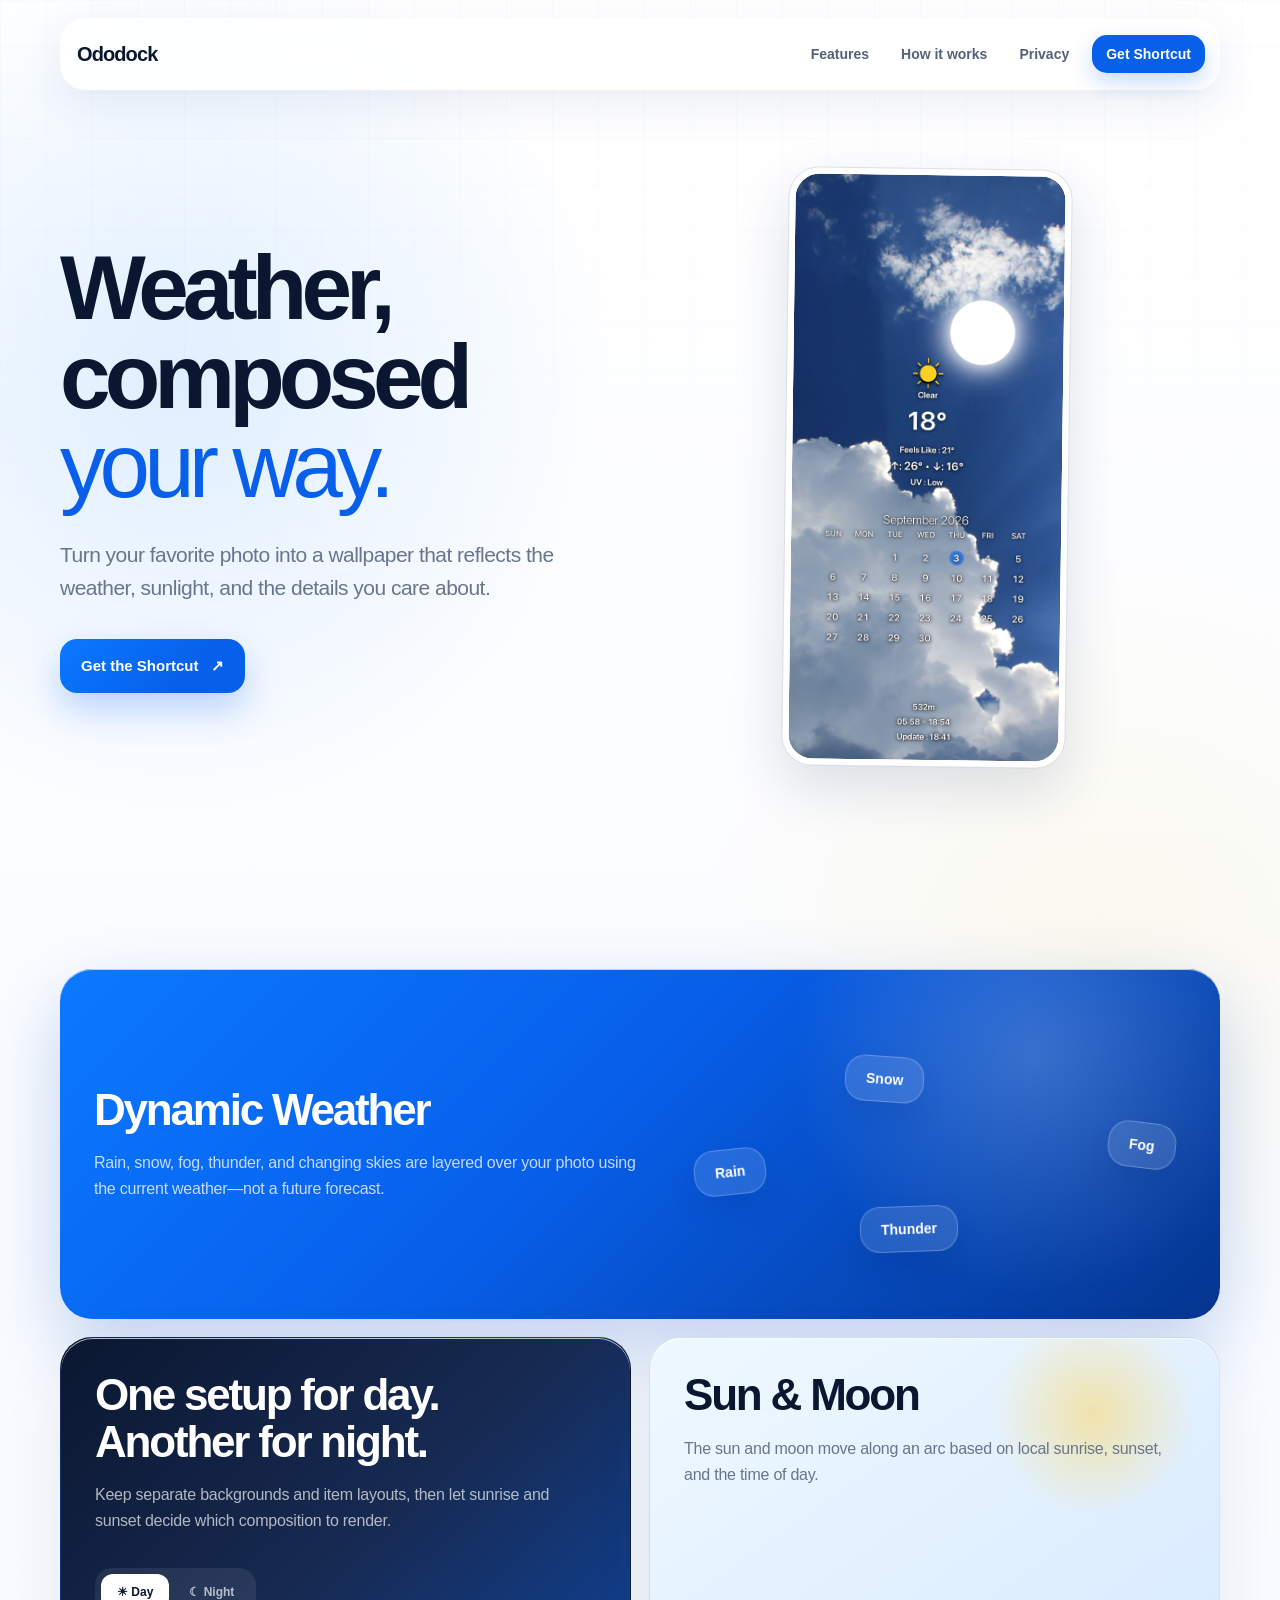
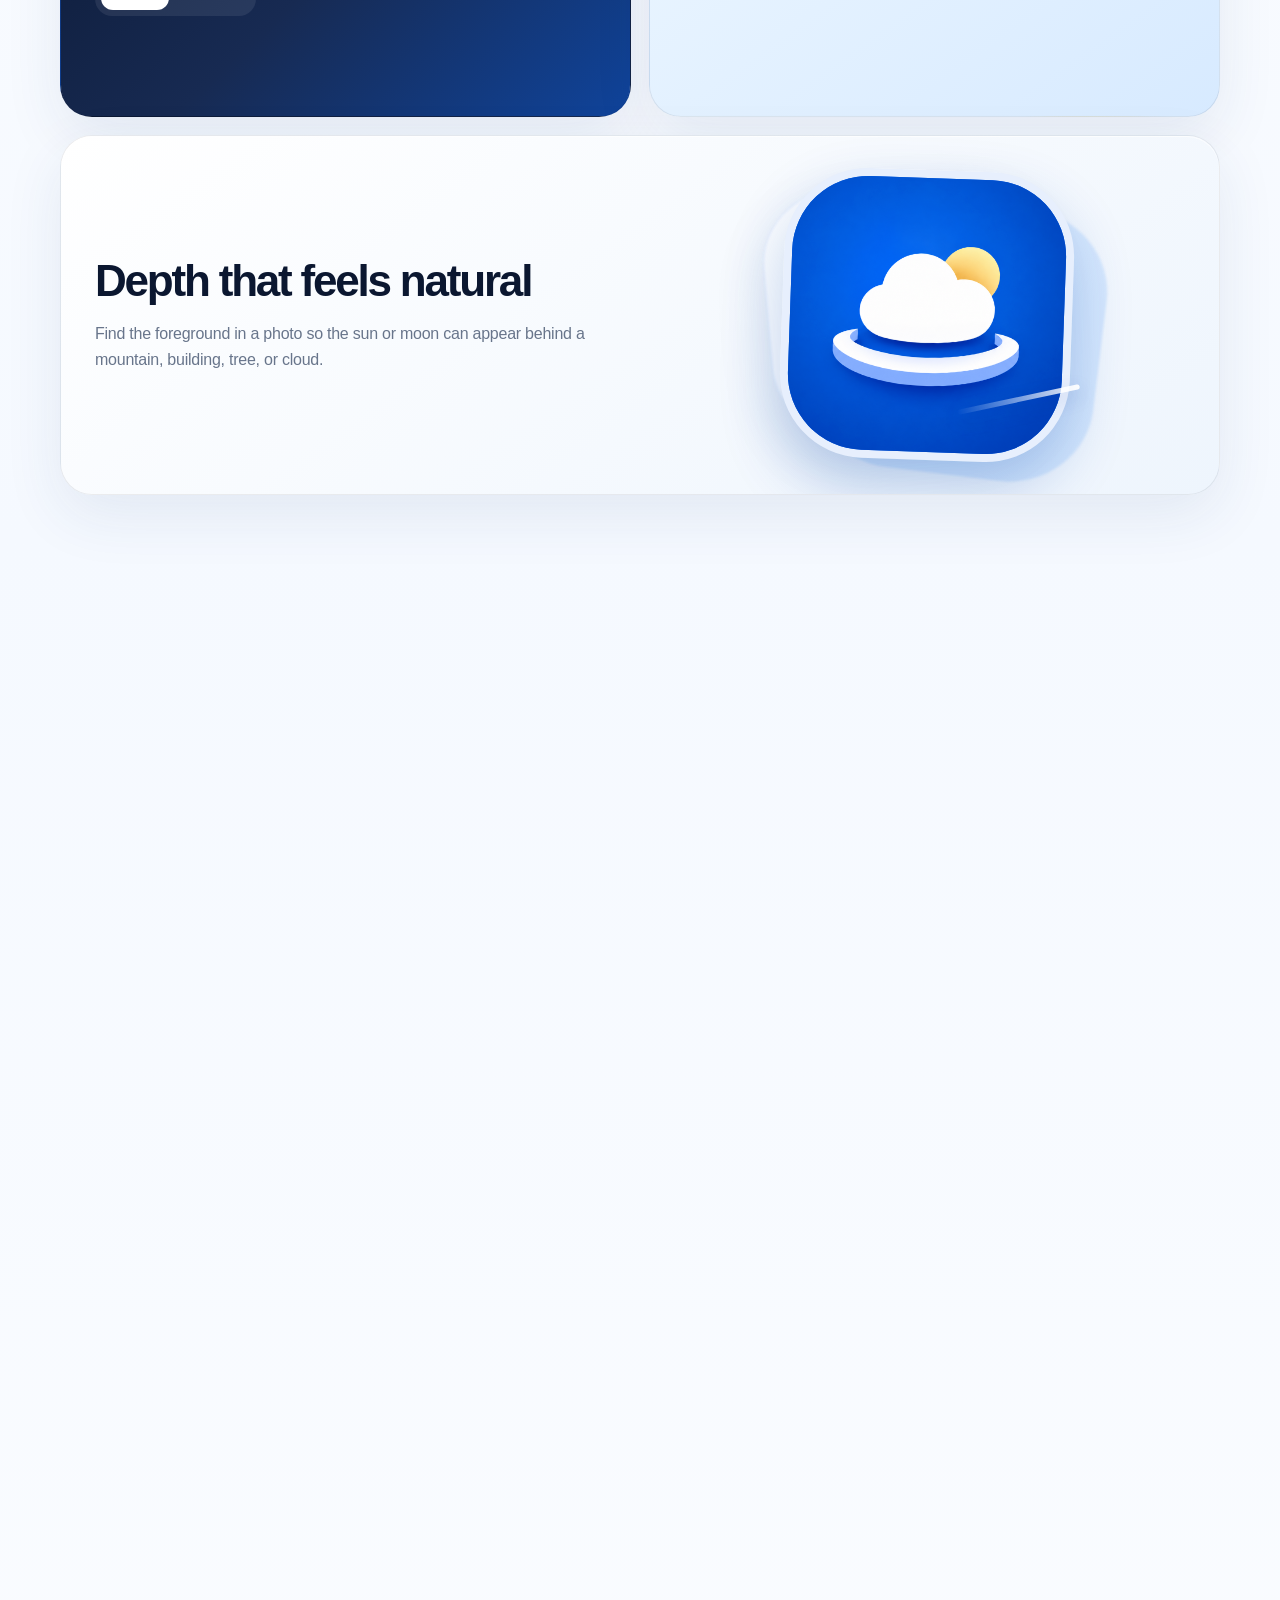
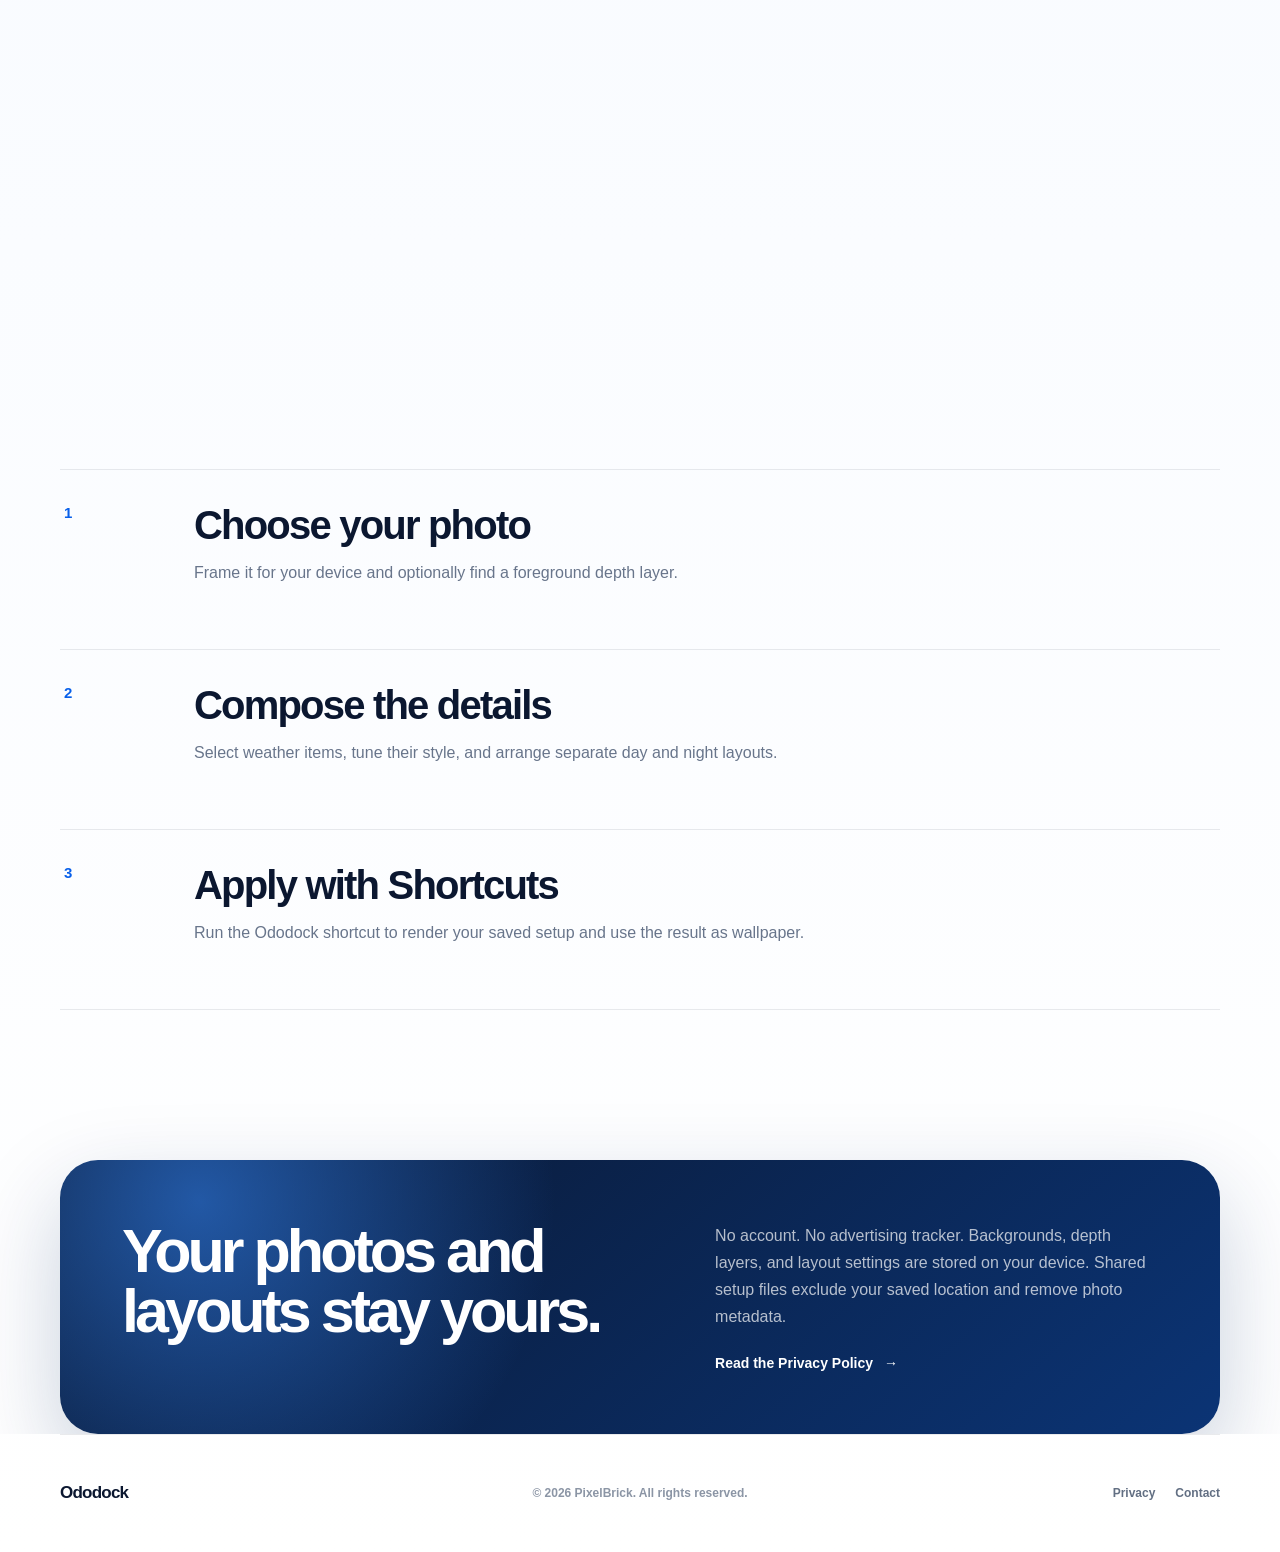
==== index.html @ 7ebdc917 "Add files via upload" ====
<!doctype html>
<html lang="en">
<head>
  <meta charset="utf-8">
  <meta name="viewport" content="width=device-width, initial-scale=1">
  <meta name="theme-color" content="#075FEA">
  <meta name="description" content="Ododock turns your own photos into living weather wallpapers with editable weather data, day and night layouts, depth effects, and Shortcuts support.">
  <meta property="og:title" content="Ododock — Weather, composed for your wallpaper">
  <meta property="og:description" content="Create a personal iPhone wallpaper that follows the weather, the sun, and the moon.">
  <meta property="og:type" content="website">
  <title>Ododock — Weather, composed for your wallpaper</title>
  <link rel="icon" href="favicon.svg" type="image/svg+xml">
  <link rel="apple-touch-icon" href="icon.png">
  <link rel="stylesheet" href="styles.css">
  <style>
    .phone-frame {
      width: min(284px, 100%);
      height: auto;
      padding: 6px;
      border: 1px solid rgba(21, 48, 89, 0.14);
      border-radius: 30px;
      background: #fff;
      box-shadow: 0 22px 55px rgba(21, 48, 89, 0.14);
      transform: rotate(0.75deg);
    }

    .phone-frame::before,
    .phone-glow {
      display: none;
    }

    .phone-screen {
      height: auto;
      border-radius: 24px;
      background: transparent;
    }

    .phone-screen > .app-screenshot {
      width: 100%;
      height: auto;
      display: block;
      border-radius: 24px;
    }

    .screenshot-grid {
      display: grid;
      grid-template-columns: repeat(3, minmax(0, 1fr));
      gap: 22px;
      align-items: start;
    }

    .screenshot-frame {
      margin: 0;
      padding: 8px;
      overflow: hidden;
      border: 1px solid rgba(21, 48, 89, 0.14);
      border-radius: 32px;
      background: #fff;
      box-shadow: 0 22px 55px rgba(21, 48, 89, 0.13);
    }

    .screenshot-frame img {
      width: 100%;
      height: auto;
      display: block;
      border-radius: 24px;
    }

    @media (max-width: 900px) {
      .screenshot-grid {
        grid-template-columns: repeat(2, minmax(0, 1fr));
      }
    }

    @media (max-width: 700px) {
      .screenshot-grid {
        grid-template-columns: 1fr;
        gap: 18px;
      }

      .screenshot-frame {
        width: min(100%, 360px);
        margin-inline: auto;
        border-radius: 28px;
      }

      .screenshot-frame img {
        border-radius: 21px;
      }
    }
  </style>
</head>
<body>
  <header class="site-header">
    <a class="brand" href="index.html" aria-label="Ododock home">
      <span>Ododock</span>
    </a>
    <button class="menu-toggle" type="button" data-menu-toggle aria-label="Open menu" aria-expanded="false">
      <span></span><span></span><span></span>
    </button>
    <nav data-site-nav aria-label="Main navigation">
      <a href="#features">Features</a>
      <a href="#how">How it works</a>
      <a href="#privacy">Privacy</a>
      <a class="nav-cta" href="https://www.icloud.com/shortcuts/7dc8e435f7864a5c9fa93e91ace01333" target="_blank" rel="noopener noreferrer">Get Shortcut</a>
    </nav>
  </header>

  <main>
    <section class="hero">
      <div class="hero-copy reveal">
        <h1>Weather, composed<br><em>your way.</em></h1>
        <p class="hero-text">Turn your favorite photo into a wallpaper that reflects the weather, sunlight, and the details you care about.</p>
        <div class="hero-actions">
          <a class="primary-button" href="https://www.icloud.com/shortcuts/7dc8e435f7864a5c9fa93e91ace01333" target="_blank" rel="noopener noreferrer">Get the Shortcut <span aria-hidden="true">↗</span></a>
        </div>
      </div>

      <div class="hero-stage reveal" aria-label="Ododock weather wallpaper preview">
        <div class="phone-frame">
          <div class="phone-screen">
            <img class="app-screenshot" src="ododock-clear-calendar.jpg" alt="Ododock clear-weather wallpaper with a monthly calendar" width="1179" height="2556" decoding="async" fetchpriority="high">
          </div>
        </div>
      </div>
    </section>

    <section id="features" class="section">
      <div class="feature-grid">
        <article class="feature-card feature-wide feature-weather reveal">
          <div class="feature-copy">
            <h3>Dynamic Weather</h3>
            <p>Rain, snow, fog, thunder, and changing skies are layered over your photo using the current weather—not a future forecast.</p>
          </div>
          <div class="weather-pills" aria-hidden="true">
            <span>Rain</span><span>Snow</span><span>Fog</span><span>Thunder</span>
          </div>
        </article>

        <article class="feature-card feature-daynight reveal">
          <h3>One setup for day.<br>Another for night.</h3>
          <p>Keep separate backgrounds and item layouts, then let sunrise and sunset decide which composition to render.</p>
          <div class="day-night-control" aria-hidden="true"><span>☀︎ Day</span><span>☾ Night</span></div>
        </article>

        <article class="feature-card feature-orbit reveal">
          <h3>Sun &amp; Moon</h3>
          <p>The sun and moon move along an arc based on local sunrise, sunset, and the time of day.</p>
        </article>

        <article class="feature-card feature-depth reveal">
          <div class="feature-copy">
            <h3>Depth that feels natural</h3>
            <p>Find the foreground in a photo so the sun or moon can appear behind a mountain, building, tree, or cloud.</p>
          </div>
          <div class="depth-preview" aria-hidden="true">
            <div class="depth-photo"><img src="icon.png" alt=""></div>
            <div class="depth-edge"></div>
          </div>
        </article>

        <article class="feature-card feature-data reveal">
          <h3>Your data, your layout</h3>
          <p>Tap to edit. Long-press to move. Resize and align weather items without losing the look of the original photo.</p>
          <ul class="data-cloud" aria-label="Available wallpaper items">
            <li>Temperature</li><li>Feels like</li><li>UV</li><li>Rain graph</li><li>4-day forecast</li><li>Moon phase</li><li>Battery</li><li>Trends</li><li>Mini map</li><li>Memo</li>
          </ul>
        </article>

        <article class="feature-card feature-resilient reveal">
          <h3>Ready when the network isn't</h3>
          <p>If fresh weather cannot be reached, Ododock keeps the last successful composition available for the next render.</p>
        </article>
      </div>
    </section>

    <section class="section" aria-label="Ododock app screenshots">
      <div class="screenshot-grid">
        <figure class="screenshot-frame reveal">
          <img src="ododock-rain-forecast.jpg" alt="Ododock rain wallpaper with an hourly precipitation graph" width="1179" height="2556" loading="lazy" decoding="async">
        </figure>
        <figure class="screenshot-frame reveal">
          <img src="ododock-heavy-rain.jpg" alt="Ododock heavy-rain wallpaper with a precipitation chart" width="1179" height="2556" loading="lazy" decoding="async">
        </figure>
        <figure class="screenshot-frame reveal">
          <img src="ododock-cloudy-layout.jpg" alt="Ododock cloudy-weather wallpaper with calendar, wind, pressure, and battery information" width="1179" height="2556" loading="lazy" decoding="async">
        </figure>
      </div>
    </section>

    <section id="how" class="section workflow-section">
      <div class="workflow">
        <article class="workflow-step reveal">
          <span>1</span>
          <div><h3>Choose your photo</h3><p>Frame it for your device and optionally find a foreground depth layer.</p></div>
        </article>
        <article class="workflow-step reveal">
          <span>2</span>
          <div><h3>Compose the details</h3><p>Select weather items, tune their style, and arrange separate day and night layouts.</p></div>
        </article>
        <article class="workflow-step reveal">
          <span>3</span>
          <div><h3>Apply with Shortcuts</h3><p>Run the Ododock shortcut to render your saved setup and use the result as wallpaper.</p></div>
        </article>
      </div>
    </section>

    <section id="privacy" class="privacy-callout section reveal">
      <div>
        <h2>Your photos and layouts stay yours.</h2>
      </div>
      <div>
        <p>No account. No advertising tracker. Backgrounds, depth layers, and layout settings are stored on your device. Shared setup files exclude your saved location and remove photo metadata.</p>
        <a href="privacy.html">Read the Privacy Policy <span aria-hidden="true">→</span></a>
      </div>
    </section>

  </main>

  <footer class="site-footer">
    <a class="footer-brand" href="index.html"><span>Ododock</span></a>
    <span>© 2026 PixelBrick. All rights reserved.</span>
    <div><a href="privacy.html">Privacy</a><a href="mailto:brick@pixelbricktek.com">Contact</a></div>
  </footer>

  <script>
    const toggle = document.querySelector('[data-menu-toggle]');
    const nav = document.querySelector('[data-site-nav]');
    toggle?.addEventListener('click', () => {
      const open = toggle.getAttribute('aria-expanded') === 'true';
      toggle.setAttribute('aria-expanded', String(!open));
      nav?.classList.toggle('is-open', !open);
    });
    nav?.querySelectorAll('a').forEach((link) => link.addEventListener('click', () => {
      toggle?.setAttribute('aria-expanded', 'false');
      nav?.classList.remove('is-open');
    }));
    const observer = new IntersectionObserver((entries) => {
      entries.forEach((entry) => entry.isIntersecting && entry.target.classList.add('is-visible'));
    }, { threshold: 0.12 });
    document.querySelectorAll('.reveal').forEach((element) => observer.observe(element));
  </script>
</body>
</html>
---- styles.css ----
:root {
  --blue: #075fea;
  --blue-bright: #0b79ff;
  --blue-deep: #05348f;
  --sky: #eaf4ff;
  --ink: #0b1730;
  --muted: #68758b;
  --line: rgba(11, 23, 48, 0.09);
  --card: rgba(255, 255, 255, 0.82);
  --shadow: 0 28px 80px rgba(22, 64, 126, 0.13);
}

* {
  box-sizing: border-box;
}

html {
  scroll-behavior: smooth;
}

body {
  margin: 0;
  color: var(--ink);
  background:
    radial-gradient(circle at 14% 8%, rgba(77, 161, 255, 0.17), transparent 27rem),
    radial-gradient(circle at 86% 20%, rgba(255, 219, 115, 0.12), transparent 25rem),
    linear-gradient(180deg, #ffffff 0%, #f5f9ff 45%, #ffffff 100%);
  font-family: -apple-system, BlinkMacSystemFont, "SF Pro Display", "Segoe UI", sans-serif;
  min-height: 100vh;
  -webkit-font-smoothing: antialiased;
}

body::before {
  content: "";
  position: fixed;
  inset: 0;
  pointer-events: none;
  background-image:
    linear-gradient(rgba(7, 95, 234, 0.025) 1px, transparent 1px),
    linear-gradient(90deg, rgba(7, 95, 234, 0.025) 1px, transparent 1px);
  background-size: 46px 46px;
  mask-image: linear-gradient(to bottom, #000, transparent 72%);
}

a,
button {
  -webkit-tap-highlight-color: transparent;
}

.site-header {
  width: min(1160px, calc(100% - 40px));
  margin: 18px auto 0;
  min-height: 72px;
  padding: 12px 14px 12px 16px;
  display: flex;
  align-items: center;
  justify-content: space-between;
  gap: 24px;
  position: sticky;
  top: 14px;
  z-index: 50;
  border: 1px solid rgba(255, 255, 255, 0.82);
  border-radius: 25px;
  background: rgba(255, 255, 255, 0.72);
  backdrop-filter: blur(24px) saturate(150%);
  box-shadow: 0 14px 45px rgba(31, 69, 124, 0.09);
}

.brand,
.footer-brand {
  display: inline-flex;
  align-items: center;
  gap: 11px;
  color: var(--ink);
  font-size: 20px;
  font-weight: 760;
  letter-spacing: -0.045em;
  text-decoration: none;
}

.app-icon {
  width: 44px;
  height: 44px;
  display: block;
  border-radius: 13px;
  box-shadow: 0 8px 22px rgba(0, 72, 193, 0.24);
}

nav {
  display: flex;
  align-items: center;
  gap: 4px;
}

nav a {
  color: #556177;
  padding: 11px 14px;
  border-radius: 15px;
  font-size: 14px;
  font-weight: 680;
  text-decoration: none;
  transition: color 180ms ease, background 180ms ease, transform 180ms ease;
}

nav a:hover {
  color: var(--ink);
  background: rgba(7, 95, 234, 0.06);
}

nav .nav-cta {
  margin-left: 5px;
  color: #fff;
  background: var(--blue);
  box-shadow: 0 9px 22px rgba(7, 95, 234, 0.22);
}

nav .nav-cta:hover {
  color: #fff;
  background: #0455d7;
  transform: translateY(-1px);
}

.menu-toggle {
  display: none;
  width: 44px;
  height: 44px;
  border: 0;
  border-radius: 14px;
  background: rgba(7, 95, 234, 0.08);
  align-items: center;
  justify-content: center;
  flex-direction: column;
  gap: 5px;
  cursor: pointer;
}

.menu-toggle span {
  width: 18px;
  height: 2px;
  border-radius: 10px;
  background: var(--ink);
}

main {
  position: relative;
  z-index: 1;
  overflow: hidden;
}

.hero {
  width: min(1160px, calc(100% - 40px));
  min-height: 720px;
  margin: 0 auto;
  padding: 78px 0 82px;
  display: grid;
  grid-template-columns: 0.94fr 1.06fr;
  align-items: center;
  gap: 56px;
}

.eyebrow,
.section-heading > p,
.privacy-callout > div:first-child > p,
.shortcut-card > div > p {
  margin: 0 0 18px;
  color: var(--blue);
  font-size: 13px;
  font-weight: 800;
  letter-spacing: 0.12em;
  text-transform: uppercase;
}

.eyebrow {
  display: flex;
  align-items: center;
  gap: 9px;
}

.eyebrow span {
  width: 8px;
  height: 8px;
  border-radius: 50%;
  background: var(--blue-bright);
  box-shadow: 0 0 0 7px rgba(11, 121, 255, 0.1);
}

.hero h1,
.section-heading h2,
.privacy-callout h2,
.shortcut-card h2,
.policy-hero h1 {
  margin: 0;
  letter-spacing: -0.065em;
  line-height: 0.98;
}

.hero h1 {
  max-width: 680px;
  font-size: clamp(55px, 7.1vw, 92px);
  font-weight: 790;
}

.hero h1 em {
  color: var(--blue);
  font-style: normal;
  font-weight: 440;
}

.hero-text {
  max-width: 570px;
  margin: 28px 0 0;
  color: var(--muted);
  font-size: clamp(18px, 2vw, 21px);
  line-height: 1.6;
  letter-spacing: -0.025em;
}

.hero-actions {
  margin-top: 34px;
  display: flex;
  align-items: center;
  flex-wrap: wrap;
  gap: 12px;
}

.primary-button,
.secondary-button {
  min-height: 54px;
  padding: 0 21px;
  display: inline-flex;
  align-items: center;
  justify-content: center;
  gap: 12px;
  border-radius: 17px;
  font-size: 15px;
  font-weight: 760;
  text-decoration: none;
  transition: transform 180ms ease, box-shadow 180ms ease, background 180ms ease;
}

.primary-button {
  color: #fff;
  background: linear-gradient(135deg, #0b79ff, #075fea 70%);
  box-shadow: 0 16px 36px rgba(7, 95, 234, 0.25);
}

.secondary-button {
  color: var(--ink);
  border: 1px solid var(--line);
  background: rgba(255, 255, 255, 0.75);
  box-shadow: 0 10px 28px rgba(31, 69, 124, 0.07);
}

.primary-button:hover,
.secondary-button:hover {
  transform: translateY(-2px);
}

.primary-button:hover {
  box-shadow: 0 20px 42px rgba(7, 95, 234, 0.31);
}

.availability {
  margin: 18px 0 0;
  color: #8b95a6;
  font-size: 13px;
  font-weight: 610;
}

.hero-stage {
  min-height: 570px;
  position: relative;
  display: grid;
  place-items: center;
}

.ambient-orb {
  position: absolute;
  border-radius: 50%;
  filter: blur(2px);
  opacity: 0.9;
}

.orb-one {
  width: 420px;
  height: 420px;
  background: radial-gradient(circle at 36% 34%, #f7fbff, #cae4ff 68%, #b8d8ff);
  box-shadow: inset -28px -26px 70px rgba(57, 126, 224, 0.1), 0 35px 100px rgba(57, 126, 224, 0.18);
}

.phone-frame {
  width: 276px;
  height: 560px;
  padding: 8px;
  position: relative;
  z-index: 3;
  border-radius: 47px;
  background: linear-gradient(145deg, #0c1830, #25314a 48%, #07101f);
  box-shadow: 0 45px 90px rgba(17, 49, 99, 0.33), inset 0 0 0 1px rgba(255,255,255,0.24);
  transform: rotate(3deg);
}

.phone-frame::before {
  content: "";
  width: 82px;
  height: 25px;
  position: absolute;
  top: 17px;
  left: 50%;
  z-index: 8;
  transform: translateX(-50%);
  border-radius: 20px;
  background: #07101f;
}

.phone-screen {
  height: 100%;
  position: relative;
  overflow: hidden;
  border-radius: 40px;
  background: #a8d6ff;
}

.wallpaper-sky {
  position: absolute;
  inset: 0;
  background:
    radial-gradient(circle at 73% 22%, rgba(255,255,255,0.78), transparent 16%),
    linear-gradient(180deg, #5299e7 0%, #a9d8ff 48%, #eaf5ff 70%, #7690a8 100%);
}

.sun {
  width: 68px;
  height: 68px;
  position: absolute;
  top: 76px;
  right: 30px;
  border-radius: 50%;
  background: radial-gradient(circle at 34% 32%, #fff9ce, #ffd45e 72%);
  box-shadow: 0 0 36px rgba(255, 226, 119, 0.92);
}

.cloud {
  width: 120px;
  height: 30px;
  position: absolute;
  top: 135px;
  left: 8px;
  border-radius: 30px;
  background: rgba(255,255,255,0.75);
  filter: blur(0.2px);
}

.cloud::before,
.cloud::after {
  content: "";
  position: absolute;
  border-radius: 50%;
  background: inherit;
}

.cloud::before { width: 48px; height: 48px; left: 25px; bottom: 3px; }
.cloud::after { width: 62px; height: 62px; right: 13px; bottom: 1px; }

.wallpaper-mountain {
  position: absolute;
  left: -18%;
  right: -18%;
  bottom: -4%;
  clip-path: polygon(0 42%, 18% 17%, 31% 38%, 48% 4%, 66% 42%, 78% 22%, 100% 52%, 100% 100%, 0 100%);
}

.mountain-back {
  height: 58%;
  bottom: 7%;
  background: linear-gradient(160deg, #627f9b, #2f4c69);
  opacity: 0.85;
}

.mountain-front {
  height: 43%;
  z-index: 5;
  background: linear-gradient(150deg, #273d56, #14283f 68%);
}

.weather-readout {
  position: absolute;
  top: 72px;
  left: 28px;
  z-index: 4;
  color: #fff;
  text-shadow: 0 2px 12px rgba(19, 54, 90, 0.4);
}

.weather-readout .weather-symbol {
  display: block;
  font-size: 25px;
}

.weather-readout strong {
  display: block;
  font-size: 50px;
  line-height: 1;
  letter-spacing: -0.06em;
  font-weight: 320;
}

.weather-readout small {
  display: block;
  margin-top: 6px;
  font-size: 11px;
  font-weight: 650;
}

.forecast-chip {
  position: absolute;
  left: 25px;
  right: 25px;
  top: 204px;
  z-index: 4;
  padding: 10px 12px;
  display: flex;
  justify-content: space-between;
  border: 1px solid rgba(255,255,255,0.35);
  border-radius: 12px;
  color: #fff;
  background: rgba(26, 68, 111, 0.17);
  backdrop-filter: blur(8px);
  font-size: 9px;
  font-weight: 740;
  letter-spacing: 0.06em;
}

.rain-chart {
  height: 36px;
  position: absolute;
  left: 39px;
  right: 39px;
  top: 261px;
  z-index: 4;
  display: flex;
  align-items: end;
  gap: 6px;
}

.rain-chart i {
  flex: 1;
  border-radius: 5px 5px 2px 2px;
  background: rgba(255,255,255,0.88);
  box-shadow: 0 2px 8px rgba(16, 64, 110, 0.2);
}

.rain-chart i:nth-child(1) { height: 24%; }
.rain-chart i:nth-child(2) { height: 54%; }
.rain-chart i:nth-child(3) { height: 82%; }
.rain-chart i:nth-child(4) { height: 42%; }

.phone-glow {
  position: absolute;
  inset: 8% -18% -8%;
  z-index: -1;
  border-radius: 50%;
  background: rgba(67, 149, 255, 0.24);
  filter: blur(50px);
}

.floating-icon {
  width: 98px;
  height: 98px;
  position: absolute;
  z-index: 5;
  right: 3%;
  bottom: 5%;
  border-radius: 25px;
  box-shadow: 0 25px 55px rgba(0, 65, 183, 0.27);
  transform: rotate(-7deg);
  animation: float 5.2s ease-in-out infinite;
}

.signal-strip {
  width: min(1160px, calc(100% - 40px));
  margin: 0 auto;
  padding: 17px 24px;
  display: flex;
  align-items: center;
  justify-content: center;
  flex-wrap: wrap;
  gap: 22px;
  border-block: 1px solid var(--line);
  color: #69758a;
  font-size: 13px;
  font-weight: 700;
}

.signal-strip i {
  width: 4px;
  height: 4px;
  border-radius: 50%;
  background: var(--blue-bright);
}

.section {
  width: min(1160px, calc(100% - 40px));
  margin: 0 auto;
  padding: 120px 0 0;
}

.section-heading {
  margin-bottom: 42px;
}

.section-heading h2 {
  max-width: 800px;
  font-size: clamp(42px, 6vw, 69px);
  font-weight: 720;
}

.feature-grid {
  display: grid;
  grid-template-columns: repeat(2, minmax(0, 1fr));
  gap: 18px;
}

.feature-card {
  min-height: 380px;
  padding: 34px;
  position: relative;
  overflow: hidden;
  border: 1px solid rgba(11, 23, 48, 0.08);
  border-radius: 32px;
  background: rgba(255,255,255,0.82);
  box-shadow: 0 20px 60px rgba(31, 69, 124, 0.09);
}

.feature-card::after {
  content: "";
  position: absolute;
  inset: 0;
  pointer-events: none;
  border-radius: inherit;
  box-shadow: inset 0 1px 0 rgba(255,255,255,0.7);
}

.feature-wide {
  min-height: 350px;
  grid-column: span 2;
}

.feature-number {
  width: 38px;
  height: 38px;
  margin-bottom: 48px;
  display: grid;
  place-items: center;
  border: 1px solid rgba(7, 95, 234, 0.15);
  border-radius: 13px;
  color: var(--blue);
  background: rgba(255,255,255,0.62);
  font-size: 11px;
  font-weight: 800;
}

.feature-card h3 {
  max-width: 500px;
  margin: 0;
  font-size: clamp(30px, 4vw, 44px);
  line-height: 1.05;
  letter-spacing: -0.05em;
}

.feature-card p {
  max-width: 560px;
  margin: 17px 0 0;
  color: var(--muted);
  font-size: 16px;
  line-height: 1.63;
  letter-spacing: -0.015em;
}

.feature-weather {
  display: grid;
  grid-template-columns: 1fr 0.85fr;
  align-items: center;
  color: #fff;
  border: 0;
  background:
    radial-gradient(circle at 84% 24%, rgba(255,255,255,0.2), transparent 24%),
    linear-gradient(135deg, #0b79ff 0%, #075fea 45%, #05358f 100%);
  box-shadow: 0 28px 75px rgba(7, 74, 187, 0.23);
}

.feature-weather .feature-number {
  margin-bottom: 30px;
  color: #fff;
  border-color: rgba(255,255,255,0.25);
  background: rgba(255,255,255,0.12);
}

.feature-weather p { color: rgba(255,255,255,0.76); }

.weather-pills {
  min-height: 220px;
  position: relative;
}

.weather-pills span {
  position: absolute;
  padding: 14px 20px;
  border: 1px solid rgba(255,255,255,0.24);
  border-radius: 20px;
  background: rgba(255,255,255,0.12);
  backdrop-filter: blur(14px);
  box-shadow: 0 16px 32px rgba(0, 32, 105, 0.14);
  font-size: 14px;
  font-weight: 760;
}

.weather-pills span:nth-child(1) { left: 2%; top: 52%; transform: rotate(-6deg); }
.weather-pills span:nth-child(2) { left: 32%; top: 10%; transform: rotate(4deg); }
.weather-pills span:nth-child(3) { right: 2%; top: 40%; transform: rotate(7deg); }
.weather-pills span:nth-child(4) { left: 35%; bottom: 1%; transform: rotate(-2deg); }

.feature-daynight {
  color: #fff;
  background: linear-gradient(137deg, #0b1730 0%, #172a52 53%, #075fea 150%);
}

.feature-daynight .feature-number { color: #fff; border-color: rgba(255,255,255,0.2); background: rgba(255,255,255,0.08); }
.feature-daynight p { color: rgba(255,255,255,0.68); }

.day-night-control {
  margin-top: 34px;
  padding: 6px;
  display: inline-flex;
  gap: 4px;
  border-radius: 17px;
  background: rgba(255,255,255,0.08);
}

.day-night-control span {
  padding: 11px 16px;
  border-radius: 12px;
  color: rgba(255,255,255,0.68);
  font-size: 12px;
  font-weight: 740;
}

.day-night-control span:first-child { color: var(--ink); background: #fff; }

.feature-orbit {
  background:
    radial-gradient(circle at 78% 20%, rgba(255, 211, 80, 0.48), transparent 19%),
    linear-gradient(145deg, #eff8ff, #d7eaff);
}

.orbit-demo {
  height: 104px;
  margin-top: 26px;
  position: relative;
}

.orbit-line {
  position: absolute;
  left: 5%;
  right: 5%;
  top: 47px;
  height: 62px;
  border: 1px dashed rgba(7,95,234,0.26);
  border-bottom: 0;
  border-radius: 50% 50% 0 0;
}

.orbit-demo b,
.orbit-demo em {
  position: absolute;
  z-index: 2;
  font-style: normal;
  font-size: 39px;
  font-weight: 400;
}

.orbit-demo b { left: 24%; top: 11px; color: #ffba21; text-shadow: 0 7px 18px rgba(255,186,33,0.34); }
.orbit-demo em { right: 16%; top: 49px; color: #5379b8; }

.feature-depth {
  min-height: 360px;
  grid-column: span 2;
  display: grid;
  grid-template-columns: 1fr 0.9fr;
  align-items: center;
  background: linear-gradient(145deg, #ffffff, #eef5fd);
}

.feature-depth .feature-number { margin-bottom: 30px; }

.depth-preview {
  width: min(290px, 76%);
  aspect-ratio: 1;
  margin: 0 auto;
  position: relative;
  isolation: isolate;
}

.depth-preview::before,
.depth-preview::after {
  content: "";
  position: absolute;
  border-radius: 30%;
  background: rgba(67, 148, 255, 0.16);
  filter: blur(1px);
}

.depth-preview::before {
  inset: 11% -10% -5% 12%;
  z-index: -2;
  transform: rotate(7deg);
}

.depth-preview::after {
  inset: 4% 11% 10% -5%;
  z-index: -1;
  border: 1px solid rgba(7, 95, 234, 0.12);
  background: rgba(255,255,255,0.7);
  box-shadow: 0 22px 55px rgba(26, 69, 126, 0.1);
  transform: rotate(-5deg);
}

.depth-photo {
  width: 100%;
  height: 100%;
  overflow: hidden;
  border: 8px solid rgba(255,255,255,0.9);
  border-radius: 29%;
  background: #075fea;
  box-shadow: 0 28px 60px rgba(5, 69, 176, 0.24);
  transform: rotate(2deg);
}

.depth-photo img {
  width: 100%;
  height: 100%;
  display: block;
  object-fit: cover;
  transform: scale(1.025);
}

.depth-edge {
  width: 43%;
  height: 5px;
  position: absolute;
  right: -3%;
  bottom: 20%;
  z-index: 3;
  border-radius: 999px;
  background: linear-gradient(90deg, rgba(255,255,255,0), rgba(255,255,255,0.94));
  box-shadow: 0 6px 18px rgba(5, 57, 151, 0.22);
  transform: rotate(-12deg);
}

.feature-data {
  min-height: 500px;
  background: #fff;
}

.data-cloud {
  margin: 32px 0 0;
  padding: 0;
  display: flex;
  flex-wrap: wrap;
  gap: 9px;
  list-style: none;
}

.data-cloud li {
  padding: 10px 13px;
  border: 1px solid rgba(7,95,234,0.1);
  border-radius: 13px;
  color: #37506f;
  background: #f3f8ff;
  font-size: 12px;
  font-weight: 710;
}

.feature-resilient {
  min-height: 500px;
  background:
    radial-gradient(circle at 85% 85%, rgba(68, 158, 255, 0.22), transparent 34%),
    #edf6ff;
}

.workflow-section {
  padding-top: 150px;
}

.workflow {
  border-top: 1px solid var(--line);
}

.workflow-step {
  min-height: 180px;
  padding: 34px 4px;
  display: grid;
  grid-template-columns: 130px minmax(0, 1fr);
  align-items: start;
  border-bottom: 1px solid var(--line);
}

.workflow-step > span {
  color: var(--blue);
  font-size: 15px;
  font-weight: 850;
}

.workflow-step h3 {
  margin: 0;
  font-size: clamp(27px, 4vw, 40px);
  line-height: 1.05;
  letter-spacing: -0.045em;
}

.workflow-step p {
  max-width: 660px;
  margin: 14px 0 0;
  color: var(--muted);
  font-size: 16px;
  line-height: 1.6;
}

.privacy-callout {
  margin-top: 150px;
  padding: 62px;
  display: grid;
  grid-template-columns: 1fr 0.85fr;
  gap: 72px;
  border-radius: 38px;
  color: #fff;
  background:
    radial-gradient(circle at 12% 15%, rgba(54, 139, 255, 0.55), transparent 34%),
    linear-gradient(140deg, #0a1730, #0b3475);
  box-shadow: 0 35px 90px rgba(9, 43, 96, 0.22);
}

.privacy-callout > div:first-child > p { color: #7bb9ff; }

.privacy-callout h2 {
  font-size: clamp(39px, 5vw, 61px);
}

.privacy-callout > div:last-child {
  align-self: end;
}

.privacy-callout > div:last-child p {
  margin: 0;
  color: rgba(255,255,255,0.7);
  font-size: 16px;
  line-height: 1.7;
}

.privacy-callout a {
  margin-top: 24px;
  display: inline-flex;
  align-items: center;
  gap: 11px;
  color: #fff;
  font-size: 14px;
  font-weight: 780;
  text-decoration: none;
}

.shortcut-section {
  padding-bottom: 120px;
}

.shortcut-card {
  padding: 40px 44px;
  display: grid;
  grid-template-columns: auto 1fr auto;
  align-items: center;
  gap: 30px;
  border-radius: 34px;
  color: #fff;
  background: linear-gradient(135deg, #0b79ff, #075fea 58%, #05358f);
  box-shadow: 0 28px 75px rgba(7, 78, 197, 0.22);
}

.shortcut-card img {
  width: 92px;
  height: 92px;
  border-radius: 24px;
  box-shadow: 0 18px 38px rgba(0, 36, 112, 0.22);
}

.shortcut-card > div > p {
  margin-bottom: 9px;
  color: rgba(255,255,255,0.7);
}

.shortcut-card h2 {
  font-size: clamp(31px, 4vw, 46px);
}

.light-button {
  color: var(--blue);
  background: #fff;
  box-shadow: 0 16px 36px rgba(0, 41, 126, 0.2);
}

.site-footer {
  width: min(1160px, calc(100% - 40px));
  min-height: 118px;
  margin: 0 auto;
  padding: 30px 0;
  display: grid;
  grid-template-columns: 1fr auto 1fr;
  align-items: center;
  gap: 24px;
  border-top: 1px solid var(--line);
  color: #8b95a5;
  font-size: 12px;
  font-weight: 620;
}

.footer-brand { font-size: 17px; justify-self: start; }
.footer-brand img { width: 34px; height: 34px; border-radius: 10px; }

.site-footer > div {
  display: flex;
  justify-content: flex-end;
  gap: 20px;
}

.site-footer > div a {
  color: #626f83;
  text-decoration: none;
}

.site-footer > div a:hover { color: var(--blue); }

.reveal {
  opacity: 0;
  transform: translateY(20px);
  transition: opacity 700ms cubic-bezier(.2,.7,.2,1), transform 700ms cubic-bezier(.2,.7,.2,1);
}

.reveal.is-visible {
  opacity: 1;
  transform: translateY(0);
}

.feature-grid .reveal:nth-child(2),
.workflow .reveal:nth-child(2) { transition-delay: 80ms; }
.feature-grid .reveal:nth-child(3),
.workflow .reveal:nth-child(3) { transition-delay: 140ms; }

@keyframes float {
  0%, 100% { transform: rotate(-7deg) translateY(0); }
  50% { transform: rotate(-4deg) translateY(-11px); }
}

/* Privacy page */
.policy-body {
  background:
    radial-gradient(circle at 75% 4%, rgba(62, 146, 255, 0.17), transparent 28rem),
    linear-gradient(180deg, #fff, #f5f9ff 45%, #fff);
}

.policy-page {
  width: min(1060px, calc(100% - 40px));
  margin: 0 auto;
  padding: 105px 0 120px;
}

.policy-hero {
  padding-bottom: 64px;
  border-bottom: 1px solid var(--line);
}

.policy-hero h1 {
  font-size: clamp(54px, 8vw, 92px);
}

.policy-hero > p:last-child {
  margin: 22px 0 0;
  color: var(--muted);
  font-size: 15px;
  font-weight: 650;
}

.policy-layout {
  padding-top: 54px;
  display: grid;
  grid-template-columns: 250px minmax(0, 1fr);
  align-items: start;
  gap: 52px;
}

.policy-summary {
  padding: 25px;
  position: sticky;
  top: 110px;
  border: 1px solid rgba(7,95,234,0.1);
  border-radius: 24px;
  background: rgba(255,255,255,0.72);
  box-shadow: 0 16px 45px rgba(31,69,124,0.07);
}

.policy-summary > p {
  margin: 0 0 15px;
  color: var(--blue);
  font-size: 12px;
  font-weight: 820;
  letter-spacing: 0.1em;
  text-transform: uppercase;
}

.policy-summary ul {
  margin: 0;
  padding: 0;
  list-style: none;
}

.policy-summary li {
  padding: 10px 0 10px 18px;
  position: relative;
  color: #536078;
  border-bottom: 1px solid var(--line);
  font-size: 13px;
  font-weight: 660;
  line-height: 1.4;
}

.policy-summary li:last-child { border-bottom: 0; }
.policy-summary li::before { content: ""; width: 7px; height: 7px; position: absolute; left: 0; top: 15px; border-radius: 50%; background: #2dbb6f; }

.policy-card {
  padding: 0 48px 12px;
  border: 1px solid var(--line);
  border-radius: 32px;
  background: rgba(255,255,255,0.84);
  box-shadow: var(--shadow);
}

.policy-card section {
  padding: 43px 0;
  border-bottom: 1px solid var(--line);
}

.policy-card section:last-child { border-bottom: 0; }

.policy-card h2 {
  margin: 0 0 18px;
  font-size: 29px;
  line-height: 1.15;
  letter-spacing: -0.04em;
}

.policy-card h3 {
  margin: 28px 0 9px;
  color: #294466;
  font-size: 17px;
  letter-spacing: -0.02em;
}

.policy-card p {
  margin: 0 0 14px;
  color: #637086;
  font-size: 15px;
  line-height: 1.75;
}

.policy-card p:last-child { margin-bottom: 0; }
.policy-card a { color: var(--blue); font-weight: 720; }

@media (max-width: 900px) {
  .hero {
    min-height: auto;
    padding-top: 68px;
    grid-template-columns: 1fr;
    text-align: center;
  }

  .hero-copy { display: flex; flex-direction: column; align-items: center; }
  .hero-stage { min-height: 600px; }
  .feature-weather,
  .feature-depth,
  .privacy-callout { grid-template-columns: 1fr; }
  .weather-pills { min-height: 170px; }
  .privacy-callout { gap: 34px; }
  .shortcut-card { grid-template-columns: auto 1fr; }
  .shortcut-card .primary-button { grid-column: span 2; }
  .policy-layout { grid-template-columns: 1fr; }
  .policy-summary { position: static; }
}

@media (max-width: 700px) {
  .site-header { min-height: 64px; }
  .app-icon { width: 40px; height: 40px; border-radius: 12px; }
  .menu-toggle { display: flex; margin-left: auto; }
  nav {
    display: none;
    padding: 10px;
    position: absolute;
    top: 72px;
    left: 0;
    right: 0;
    flex-direction: column;
    align-items: stretch;
    border: 1px solid rgba(255,255,255,0.9);
    border-radius: 22px;
    background: rgba(255,255,255,0.95);
    backdrop-filter: blur(24px);
    box-shadow: 0 22px 55px rgba(31,69,124,0.16);
  }

  nav.is-open { display: flex; }
  nav a { padding: 13px 15px; text-align: center; }
  nav .nav-cta { margin: 2px 0 0; }
  .hero { padding-top: 62px; gap: 26px; }
  .hero h1 { font-size: clamp(47px, 15vw, 69px); }
  .hero-text { font-size: 17px; }
  .hero-actions { width: 100%; flex-direction: column; }
  .primary-button, .secondary-button { width: 100%; }
  .hero-stage { min-height: 550px; transform: scale(0.91); margin-inline: -18px; }
  .floating-icon { right: 2%; width: 82px; height: 82px; border-radius: 22px; }
  .signal-strip { gap: 12px 16px; }
  .signal-strip i:nth-of-type(2) { display: none; }
  .section { padding-top: 92px; }
  .section-heading h2 { font-size: 43px; }
  .feature-grid { grid-template-columns: 1fr; }
  .feature-wide,
  .feature-depth { grid-column: auto; }
  .feature-card { min-height: 360px; padding: 28px; border-radius: 27px; }
  .feature-card h3 { font-size: 34px; }
  .feature-weather { min-height: 540px; }
  .weather-pills { min-height: 150px; }
  .depth-preview { width: min(260px, 82%); }
  .feature-data, .feature-resilient { min-height: 470px; }
  .workflow-section { padding-top: 110px; }
  .workflow-step { grid-template-columns: 48px minmax(0,1fr); min-height: 165px; }
  .privacy-callout { margin-top: 110px; padding: 36px 28px; border-radius: 30px; }
  .privacy-callout h2 { font-size: 42px; }
  .shortcut-section { padding-bottom: 90px; }
  .shortcut-card { padding: 30px 24px; grid-template-columns: 1fr; text-align: center; border-radius: 28px; }
  .shortcut-card img { margin: 0 auto; }
  .shortcut-card .primary-button { grid-column: auto; }
  .site-footer { padding: 35px 0; grid-template-columns: 1fr; justify-items: center; text-align: center; }
  .footer-brand { justify-self: center; }
  .policy-page { padding-top: 80px; }
  .policy-hero { padding-bottom: 45px; }
  .policy-layout { padding-top: 30px; gap: 24px; }
  .policy-card { padding: 0 25px 5px; border-radius: 26px; }
  .policy-card section { padding: 34px 0; }
  .policy-card h2 { font-size: 25px; }
}

@media (prefers-reduced-motion: reduce) {
  html { scroll-behavior: auto; }
  *, *::before, *::after { animation-duration: 0.01ms !important; animation-iteration-count: 1 !important; transition-duration: 0.01ms !important; }
  .reveal { opacity: 1; transform: none; }
}
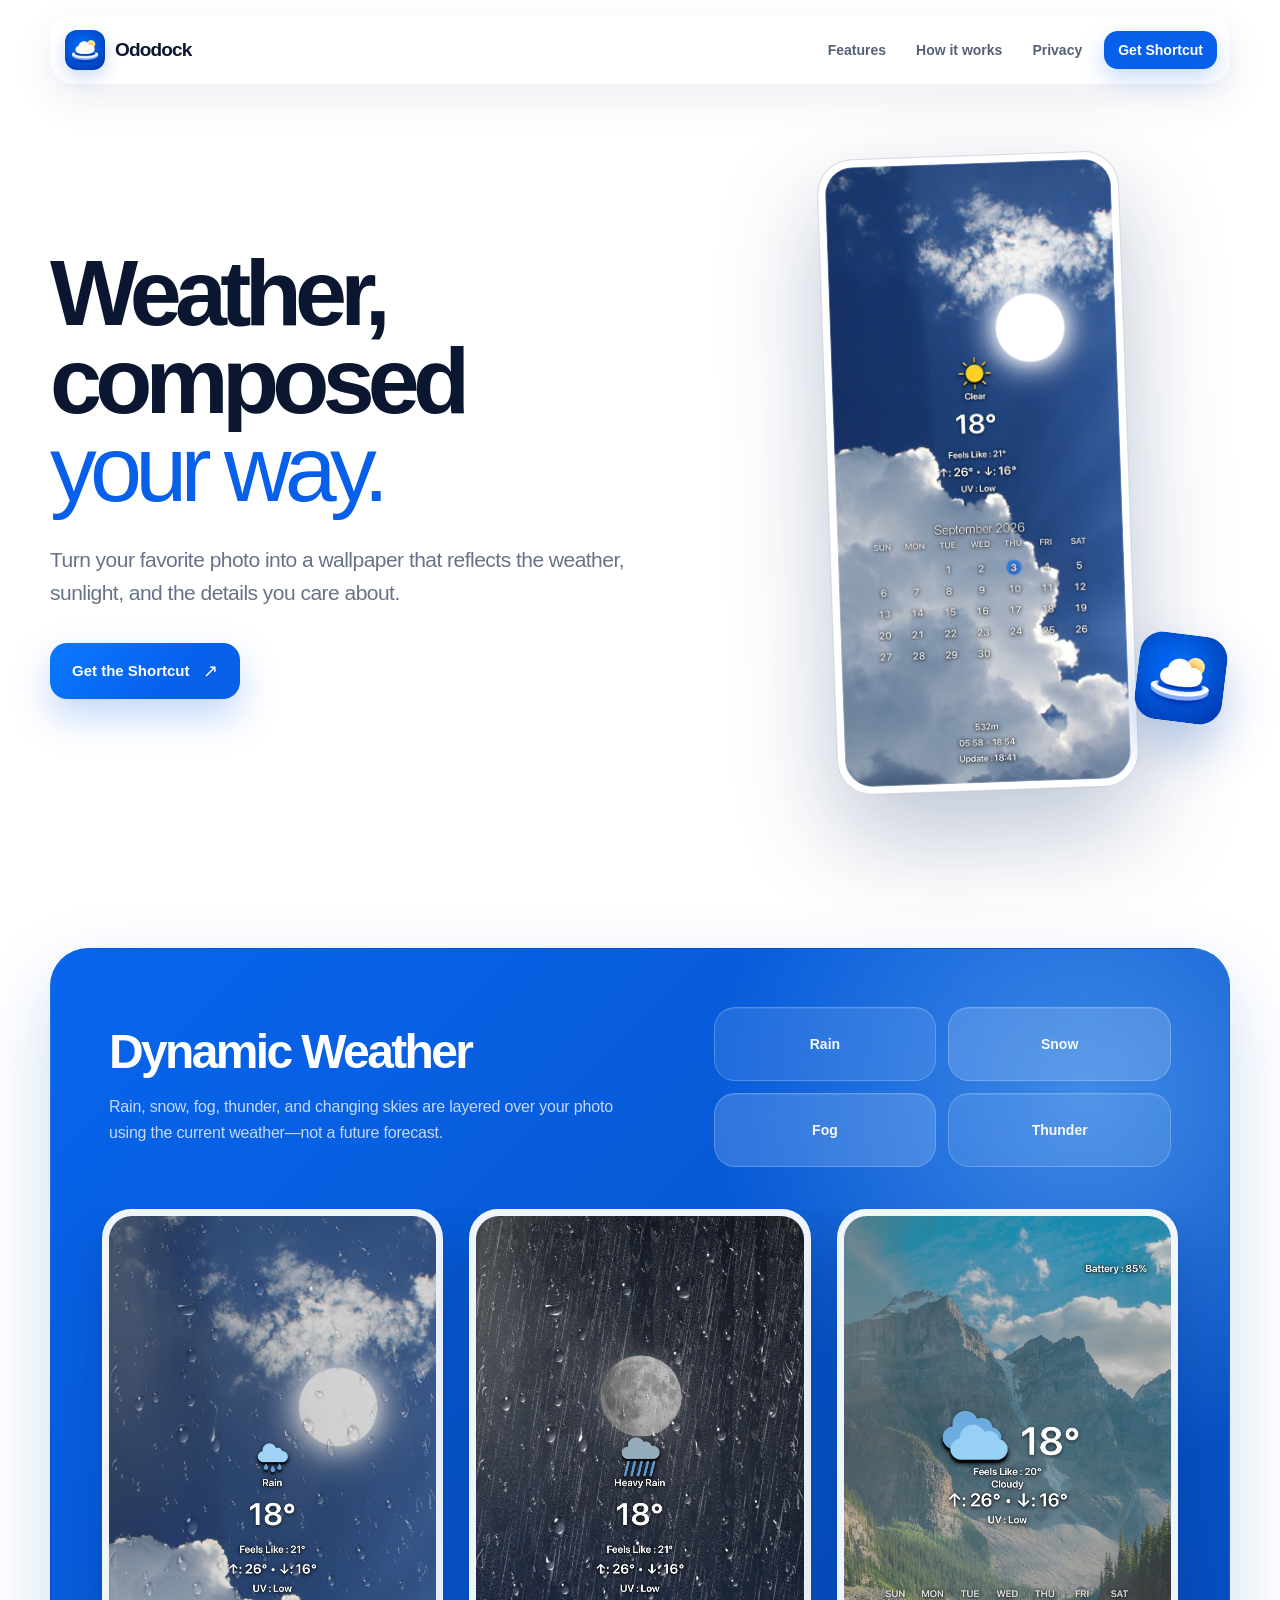
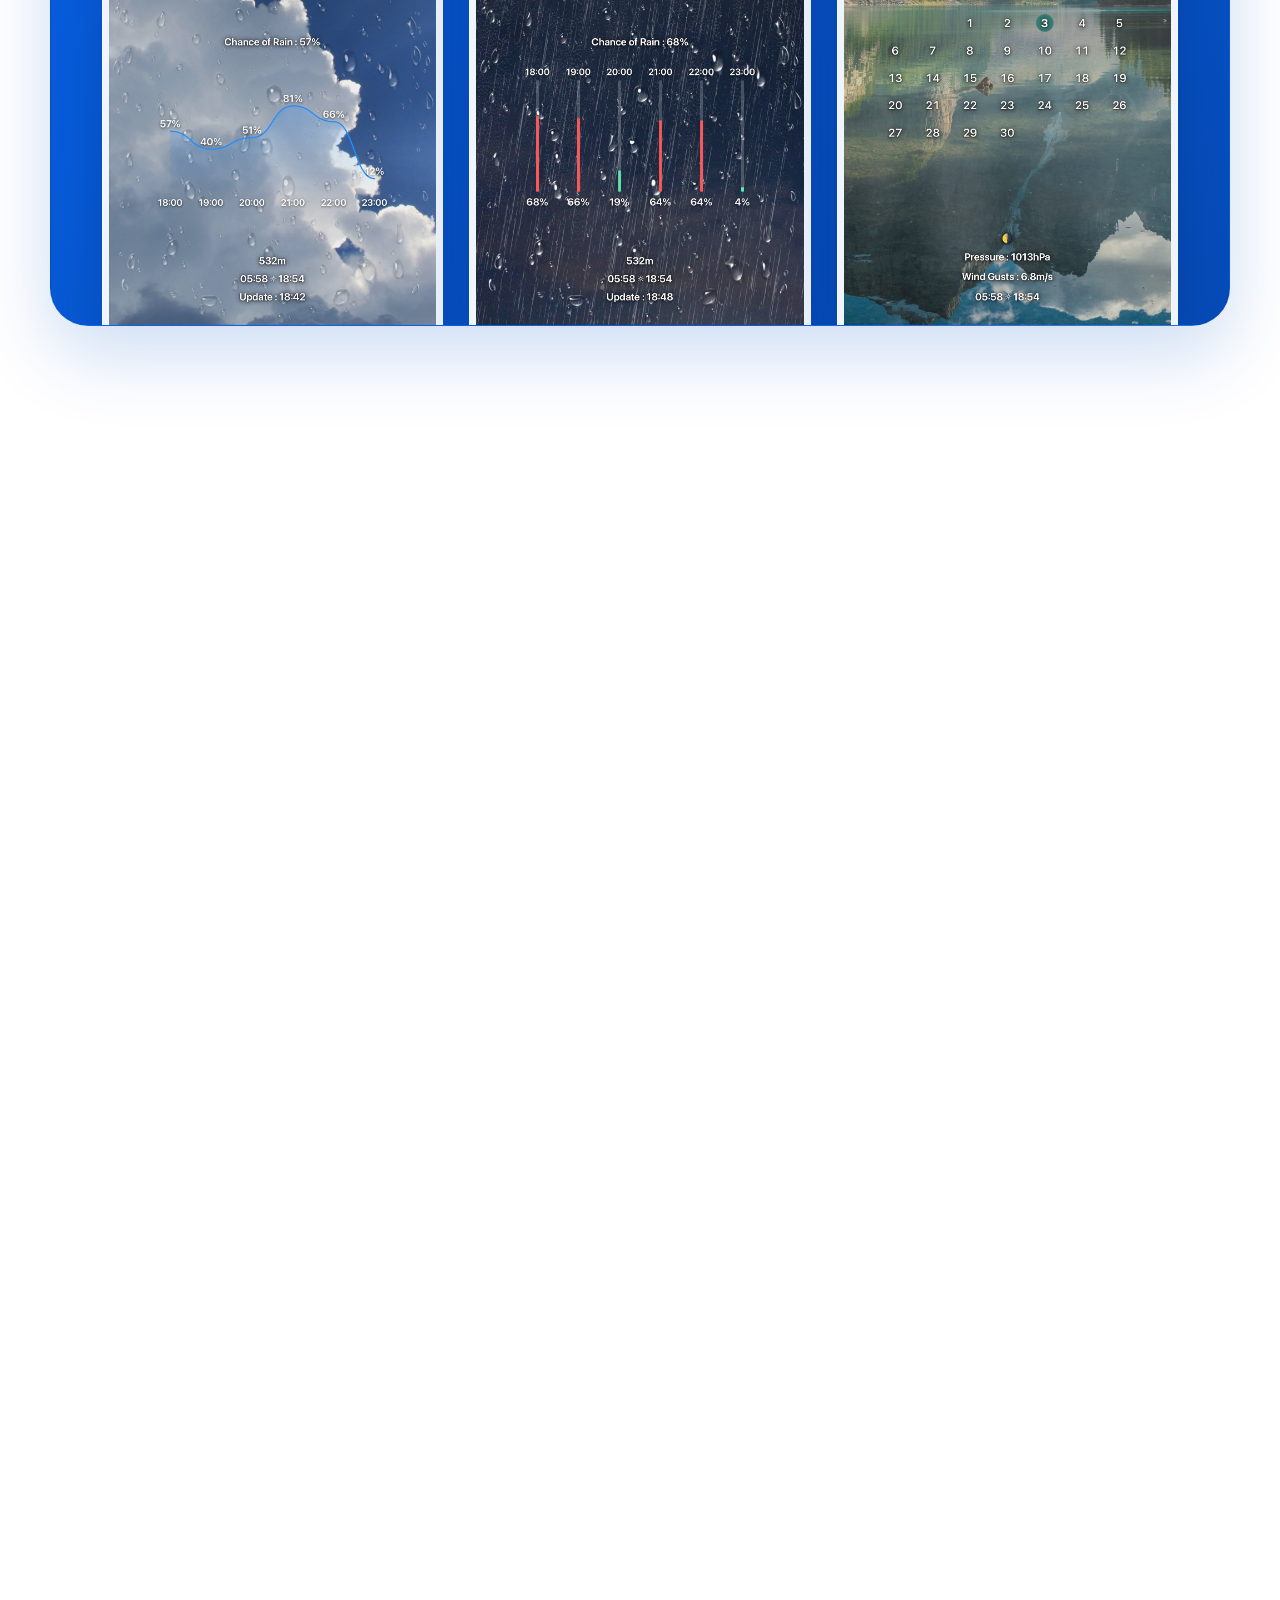
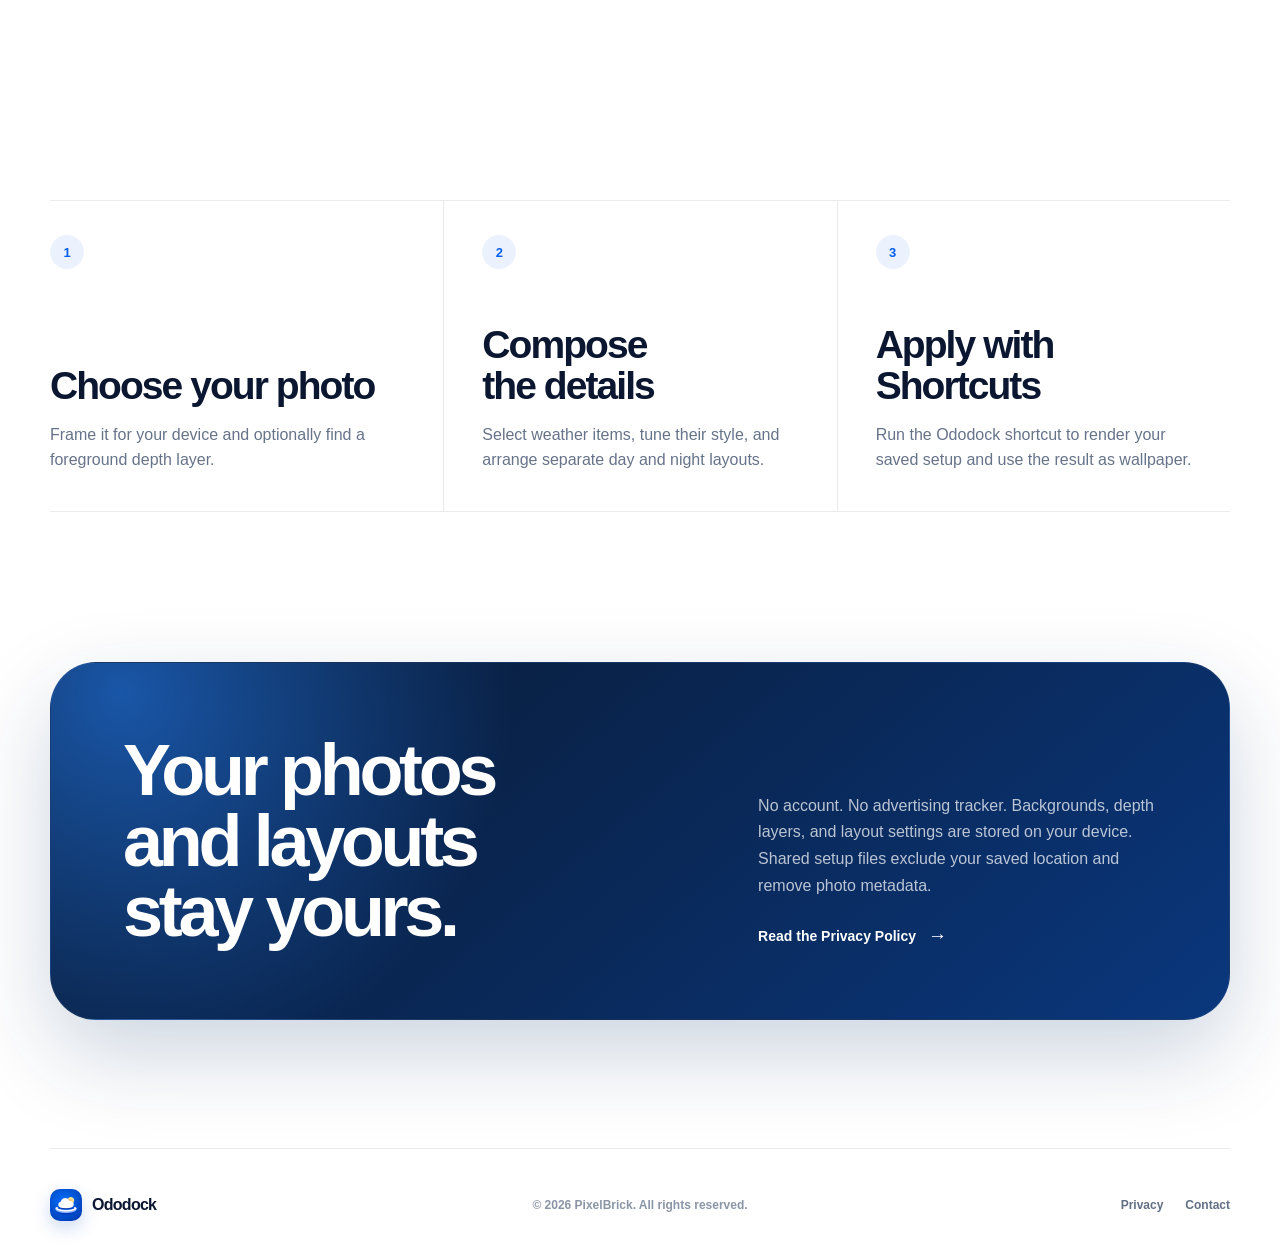
==== commit 347671ba: "Add files via upload" ====
--- a/index.html
+++ b/index.html
@@ -11,88 +11,13 @@
   <title>Ododock — Weather, composed for your wallpaper</title>
   <link rel="icon" href="favicon.svg" type="image/svg+xml">
   <link rel="apple-touch-icon" href="icon.png">
-  <link rel="stylesheet" href="styles.css">
-  <style>
-    .phone-frame {
-      width: min(284px, 100%);
-      height: auto;
-      padding: 6px;
-      border: 1px solid rgba(21, 48, 89, 0.14);
-      border-radius: 30px;
-      background: #fff;
-      box-shadow: 0 22px 55px rgba(21, 48, 89, 0.14);
-      transform: rotate(0.75deg);
-    }
-
-    .phone-frame::before,
-    .phone-glow {
-      display: none;
-    }
-
-    .phone-screen {
-      height: auto;
-      border-radius: 24px;
-      background: transparent;
-    }
-
-    .phone-screen > .app-screenshot {
-      width: 100%;
-      height: auto;
-      display: block;
-      border-radius: 24px;
-    }
-
-    .screenshot-grid {
-      display: grid;
-      grid-template-columns: repeat(3, minmax(0, 1fr));
-      gap: 22px;
-      align-items: start;
-    }
-
-    .screenshot-frame {
-      margin: 0;
-      padding: 8px;
-      overflow: hidden;
-      border: 1px solid rgba(21, 48, 89, 0.14);
-      border-radius: 32px;
-      background: #fff;
-      box-shadow: 0 22px 55px rgba(21, 48, 89, 0.13);
-    }
-
-    .screenshot-frame img {
-      width: 100%;
-      height: auto;
-      display: block;
-      border-radius: 24px;
-    }
-
-    @media (max-width: 900px) {
-      .screenshot-grid {
-        grid-template-columns: repeat(2, minmax(0, 1fr));
-      }
-    }
-
-    @media (max-width: 700px) {
-      .screenshot-grid {
-        grid-template-columns: 1fr;
-        gap: 18px;
-      }
-
-      .screenshot-frame {
-        width: min(100%, 360px);
-        margin-inline: auto;
-        border-radius: 28px;
-      }
-
-      .screenshot-frame img {
-        border-radius: 21px;
-      }
-    }
-  </style>
+  <script>document.documentElement.classList.add('has-js');</script>
+  <link rel="stylesheet" href="styles.css?v=5">
 </head>
 <body>
   <header class="site-header">
     <a class="brand" href="index.html" aria-label="Ododock home">
+      <img src="icon.png" alt="" width="40" height="40">
       <span>Ododock</span>
     </a>
     <button class="menu-toggle" type="button" data-menu-toggle aria-label="Open menu" aria-expanded="false">
@@ -101,7 +26,7 @@
     <nav data-site-nav aria-label="Main navigation">
       <a href="#features">Features</a>
       <a href="#how">How it works</a>
-      <a href="#privacy">Privacy</a>
+      <a href="privacy.html">Privacy</a>
       <a class="nav-cta" href="https://www.icloud.com/shortcuts/7dc8e435f7864a5c9fa93e91ace01333" target="_blank" rel="noopener noreferrer">Get Shortcut</a>
     </nav>
   </header>
@@ -118,34 +43,56 @@
 
       <div class="hero-stage reveal" aria-label="Ododock weather wallpaper preview">
         <div class="phone-frame">
-          <div class="phone-screen">
-            <img class="app-screenshot" src="ododock-clear-calendar.jpg" alt="Ododock clear-weather wallpaper with a monthly calendar" width="1179" height="2556" decoding="async" fetchpriority="high">
-          </div>
+          <img class="app-screenshot" src="ododock-clear-calendar.jpg" alt="Ododock clear-weather wallpaper with a monthly calendar" width="1179" height="2556" decoding="async" fetchpriority="high">
         </div>
+        <img class="floating-icon" src="icon.png" alt="" width="1024" height="1024" aria-hidden="true">
       </div>
     </section>
 
-    <section id="features" class="section">
+    <section id="features" class="section feature-section">
       <div class="feature-grid">
-        <article class="feature-card feature-wide feature-weather reveal">
-          <div class="feature-copy">
-            <h3>Dynamic Weather</h3>
-            <p>Rain, snow, fog, thunder, and changing skies are layered over your photo using the current weather—not a future forecast.</p>
+        <article class="feature-card feature-weather reveal">
+          <div class="feature-weather-head">
+            <div class="feature-copy">
+              <h3>Dynamic Weather</h3>
+              <p>Rain, snow, fog, thunder, and changing skies are layered over your photo using the current weather—not a future forecast.</p>
+            </div>
+            <div class="weather-pills" aria-hidden="true">
+              <span>Rain</span><span>Snow</span><span>Fog</span><span>Thunder</span>
+            </div>
           </div>
-          <div class="weather-pills" aria-hidden="true">
-            <span>Rain</span><span>Snow</span><span>Fog</span><span>Thunder</span>
+          <div class="weather-gallery" aria-label="Ododock app screenshots">
+            <figure class="weather-shot">
+              <img src="ododock-rain-forecast.jpg" alt="Ododock rain wallpaper with an hourly precipitation graph" width="1179" height="2556" loading="lazy" decoding="async">
+            </figure>
+            <figure class="weather-shot">
+              <img src="ododock-heavy-rain.jpg" alt="Ododock heavy-rain wallpaper with a precipitation chart" width="1179" height="2556" loading="lazy" decoding="async">
+            </figure>
+            <figure class="weather-shot">
+              <img src="ododock-cloudy-layout.jpg" alt="Ododock cloudy-weather wallpaper with calendar, wind, pressure, and battery information" width="1179" height="2556" loading="lazy" decoding="async">
+            </figure>
           </div>
         </article>
 
         <article class="feature-card feature-daynight reveal">
-          <h3>One setup for day.<br>Another for night.</h3>
-          <p>Keep separate backgrounds and item layouts, then let sunrise and sunset decide which composition to render.</p>
+          <div class="feature-copy">
+            <h3>One setup for day.<br>Another for night.</h3>
+            <p>Keep separate backgrounds and item layouts, then let sunrise and sunset decide which composition to render.</p>
+          </div>
           <div class="day-night-control" aria-hidden="true"><span>☀︎ Day</span><span>☾ Night</span></div>
         </article>
 
         <article class="feature-card feature-orbit reveal">
-          <h3>Sun &amp; Moon</h3>
-          <p>The sun and moon move along an arc based on local sunrise, sunset, and the time of day.</p>
+          <div class="feature-copy">
+            <h3>Sun &amp; Moon</h3>
+            <p>The sun and moon move along an arc based on local sunrise, sunset, and the time of day.</p>
+          </div>
+          <div class="orbit-demo" aria-hidden="true">
+            <svg class="orbit-line" viewBox="0 0 420 130" preserveAspectRatio="none" focusable="false">
+              <path d="M 8 116 C 108 30, 272 2, 412 99"></path>
+            </svg>
+            <b></b><em></em>
+          </div>
         </article>
 
         <article class="feature-card feature-depth reveal">
@@ -154,37 +101,28 @@
             <p>Find the foreground in a photo so the sun or moon can appear behind a mountain, building, tree, or cloud.</p>
           </div>
           <div class="depth-preview" aria-hidden="true">
-            <div class="depth-photo"><img src="icon.png" alt=""></div>
-            <div class="depth-edge"></div>
+            <div class="depth-photo depth-back"><img src="ododock-cloudy-layout.jpg" alt=""></div>
+            <div class="depth-photo depth-front"><img src="ododock-cloudy-layout.jpg" alt=""></div>
           </div>
         </article>
 
         <article class="feature-card feature-data reveal">
-          <h3>Your data, your layout</h3>
-          <p>Tap to edit. Long-press to move. Resize and align weather items without losing the look of the original photo.</p>
+          <div class="feature-copy">
+            <h3>Your data, your layout</h3>
+            <p>Tap to edit. Long-press to move. Resize and align weather items without losing the look of the original photo.</p>
+          </div>
           <ul class="data-cloud" aria-label="Available wallpaper items">
             <li>Temperature</li><li>Feels like</li><li>UV</li><li>Rain graph</li><li>4-day forecast</li><li>Moon phase</li><li>Battery</li><li>Trends</li><li>Mini map</li><li>Memo</li>
           </ul>
         </article>
 
         <article class="feature-card feature-resilient reveal">
-          <h3>Ready when the network isn't</h3>
-          <p>If fresh weather cannot be reached, Ododock keeps the last successful composition available for the next render.</p>
+          <div class="feature-copy">
+            <h3>Ready when the network isn't</h3>
+            <p>If fresh weather cannot be reached, Ododock keeps the last successful composition available for the next render.</p>
+          </div>
+          <div class="signal-visual" aria-hidden="true"><i></i><i></i><i></i><i></i><i></i></div>
         </article>
-      </div>
-    </section>
-
-    <section class="section" aria-label="Ododock app screenshots">
-      <div class="screenshot-grid">
-        <figure class="screenshot-frame reveal">
-          <img src="ododock-rain-forecast.jpg" alt="Ododock rain wallpaper with an hourly precipitation graph" width="1179" height="2556" loading="lazy" decoding="async">
-        </figure>
-        <figure class="screenshot-frame reveal">
-          <img src="ododock-heavy-rain.jpg" alt="Ododock heavy-rain wallpaper with a precipitation chart" width="1179" height="2556" loading="lazy" decoding="async">
-        </figure>
-        <figure class="screenshot-frame reveal">
-          <img src="ododock-cloudy-layout.jpg" alt="Ododock cloudy-weather wallpaper with calendar, wind, pressure, and battery information" width="1179" height="2556" loading="lazy" decoding="async">
-        </figure>
       </div>
     </section>
 
@@ -206,19 +144,16 @@
     </section>
 
     <section id="privacy" class="privacy-callout section reveal">
-      <div>
-        <h2>Your photos and layouts stay yours.</h2>
-      </div>
+      <div><h2>Your photos and layouts stay yours.</h2></div>
       <div>
         <p>No account. No advertising tracker. Backgrounds, depth layers, and layout settings are stored on your device. Shared setup files exclude your saved location and remove photo metadata.</p>
         <a href="privacy.html">Read the Privacy Policy <span aria-hidden="true">→</span></a>
       </div>
     </section>
-
   </main>
 
   <footer class="site-footer">
-    <a class="footer-brand" href="index.html"><span>Ododock</span></a>
+    <a class="footer-brand" href="index.html"><img src="icon.png" alt="" width="32" height="32"><span>Ododock</span></a>
     <span>© 2026 PixelBrick. All rights reserved.</span>
     <div><a href="privacy.html">Privacy</a><a href="mailto:brick@pixelbricktek.com">Contact</a></div>
   </footer>
@@ -226,18 +161,28 @@
   <script>
     const toggle = document.querySelector('[data-menu-toggle]');
     const nav = document.querySelector('[data-site-nav]');
+    const closeMenu = () => {
+      toggle?.setAttribute('aria-expanded', 'false');
+      nav?.classList.remove('is-open');
+    };
     toggle?.addEventListener('click', () => {
       const open = toggle.getAttribute('aria-expanded') === 'true';
       toggle.setAttribute('aria-expanded', String(!open));
       nav?.classList.toggle('is-open', !open);
     });
-    nav?.querySelectorAll('a').forEach((link) => link.addEventListener('click', () => {
-      toggle?.setAttribute('aria-expanded', 'false');
-      nav?.classList.remove('is-open');
-    }));
+    nav?.querySelectorAll('a').forEach((link) => link.addEventListener('click', closeMenu));
+    document.addEventListener('keydown', (event) => event.key === 'Escape' && closeMenu());
+    document.addEventListener('click', (event) => {
+      if (!nav?.contains(event.target) && !toggle?.contains(event.target)) closeMenu();
+    });
     const observer = new IntersectionObserver((entries) => {
-      entries.forEach((entry) => entry.isIntersecting && entry.target.classList.add('is-visible'));
-    }, { threshold: 0.12 });
+      entries.forEach((entry) => {
+        if (entry.isIntersecting) {
+          entry.target.classList.add('is-visible');
+          observer.unobserve(entry.target);
+        }
+      });
+    }, { threshold: 0.12, rootMargin: '0px 0px -40px' });
     document.querySelectorAll('.reveal').forEach((element) => observer.observe(element));
   </script>
 </body>
--- a/styles.css
+++ b/styles.css
@@ -1,13 +1,16 @@
 :root {
   --blue: #075fea;
   --blue-bright: #0b79ff;
-  --blue-deep: #05348f;
-  --sky: #eaf4ff;
+  --blue-deep: #082f76;
   --ink: #0b1730;
-  --muted: #68758b;
+  --muted: #667389;
+  --surface: #ffffff;
+  --surface-blue: #f2f7ff;
   --line: rgba(11, 23, 48, 0.09);
-  --card: rgba(255, 255, 255, 0.82);
-  --shadow: 0 28px 80px rgba(22, 64, 126, 0.13);
+  --line-blue: rgba(7, 95, 234, 0.12);
+  --shadow-soft: 0 24px 70px rgba(25, 62, 112, 0.11);
+  --shadow-phone: 0 42px 100px rgba(18, 52, 105, 0.28);
+  --page: min(1180px, calc(100% - 48px));
 }
 
 * {
@@ -16,30 +19,25 @@
 
 html {
   scroll-behavior: smooth;
+  scroll-padding-top: 110px;
 }
 
 body {
   margin: 0;
+  min-width: 320px;
+  min-height: 100vh;
+  overflow-x: hidden;
   color: var(--ink);
   background:
-    radial-gradient(circle at 14% 8%, rgba(77, 161, 255, 0.17), transparent 27rem),
-    radial-gradient(circle at 86% 20%, rgba(255, 219, 115, 0.12), transparent 25rem),
-    linear-gradient(180deg, #ffffff 0%, #f5f9ff 45%, #ffffff 100%);
-  font-family: -apple-system, BlinkMacSystemFont, "SF Pro Display", "Segoe UI", sans-serif;
-  min-height: 100vh;
+    radial-gradient(circle at 72% -12%, rgba(52, 137, 255, 0.15), transparent 32rem),
+    #fff;
+  font-family: -apple-system, BlinkMacSystemFont, "SF Pro Display", "SF Pro Text", "Segoe UI", sans-serif;
+  text-rendering: optimizeLegibility;
   -webkit-font-smoothing: antialiased;
 }
 
-body::before {
-  content: "";
-  position: fixed;
-  inset: 0;
-  pointer-events: none;
-  background-image:
-    linear-gradient(rgba(7, 95, 234, 0.025) 1px, transparent 1px),
-    linear-gradient(90deg, rgba(7, 95, 234, 0.025) 1px, transparent 1px);
-  background-size: 46px 46px;
-  mask-image: linear-gradient(to bottom, #000, transparent 72%);
+img {
+  max-width: 100%;
 }
 
 a,
@@ -47,472 +45,269 @@
   -webkit-tap-highlight-color: transparent;
 }
 
+a:focus-visible,
+button:focus-visible {
+  outline: 3px solid rgba(11, 121, 255, 0.34);
+  outline-offset: 3px;
+}
+
 .site-header {
-  width: min(1160px, calc(100% - 40px));
-  margin: 18px auto 0;
-  min-height: 72px;
-  padding: 12px 14px 12px 16px;
+  width: var(--page);
+  min-height: 68px;
+  margin: 16px auto 0;
+  padding: 10px 12px 10px 14px;
+  position: sticky;
+  top: 14px;
+  z-index: 50;
   display: flex;
   align-items: center;
   justify-content: space-between;
   gap: 24px;
-  position: sticky;
-  top: 14px;
-  z-index: 50;
-  border: 1px solid rgba(255, 255, 255, 0.82);
-  border-radius: 25px;
-  background: rgba(255, 255, 255, 0.72);
-  backdrop-filter: blur(24px) saturate(150%);
-  box-shadow: 0 14px 45px rgba(31, 69, 124, 0.09);
+  border: 1px solid rgba(255, 255, 255, 0.9);
+  border-radius: 24px;
+  background: rgba(255, 255, 255, 0.78);
+  box-shadow: 0 14px 42px rgba(24, 58, 103, 0.09);
+  backdrop-filter: blur(22px) saturate(145%);
 }
 
 .brand,
 .footer-brand {
   display: inline-flex;
   align-items: center;
-  gap: 11px;
+  gap: 10px;
   color: var(--ink);
-  font-size: 20px;
+  font-size: 19px;
   font-weight: 760;
   letter-spacing: -0.045em;
   text-decoration: none;
 }
 
-.app-icon {
-  width: 44px;
-  height: 44px;
+.brand img,
+.footer-brand img {
   display: block;
-  border-radius: 13px;
-  box-shadow: 0 8px 22px rgba(0, 72, 193, 0.24);
+  border-radius: 12px;
+  box-shadow: 0 7px 18px rgba(5, 77, 192, 0.2);
+}
+
+.brand img {
+  width: 40px;
+  height: 40px;
 }
 
 nav {
   display: flex;
   align-items: center;
-  gap: 4px;
+  gap: 2px;
 }
 
 nav a {
+  padding: 11px 14px;
+  border-radius: 14px;
   color: #556177;
-  padding: 11px 14px;
-  border-radius: 15px;
   font-size: 14px;
   font-weight: 680;
   text-decoration: none;
-  transition: color 180ms ease, background 180ms ease, transform 180ms ease;
-}
-
-nav a:hover {
+  transition: color 180ms ease, background-color 180ms ease, box-shadow 180ms ease, transform 180ms ease;
+}
+
+nav a:hover,
+nav a[aria-current="page"] {
   color: var(--ink);
-  background: rgba(7, 95, 234, 0.06);
+  background: rgba(7, 95, 234, 0.055);
 }
 
 nav .nav-cta {
-  margin-left: 5px;
+  margin-left: 6px;
   color: #fff;
   background: var(--blue);
-  box-shadow: 0 9px 22px rgba(7, 95, 234, 0.22);
+  box-shadow: 0 9px 24px rgba(7, 95, 234, 0.23);
 }
 
 nav .nav-cta:hover {
   color: #fff;
-  background: #0455d7;
+  background: #0554d1;
+  box-shadow: 0 12px 28px rgba(7, 95, 234, 0.28);
   transform: translateY(-1px);
 }
 
 .menu-toggle {
-  display: none;
   width: 44px;
   height: 44px;
-  border: 0;
-  border-radius: 14px;
-  background: rgba(7, 95, 234, 0.08);
+  padding: 0;
+  display: none;
   align-items: center;
   justify-content: center;
   flex-direction: column;
   gap: 5px;
+  border: 0;
+  border-radius: 14px;
+  color: var(--ink);
+  background: rgba(7, 95, 234, 0.07);
   cursor: pointer;
 }
 
 .menu-toggle span {
   width: 18px;
   height: 2px;
-  border-radius: 10px;
-  background: var(--ink);
+  border-radius: 2px;
+  background: currentColor;
+  transition: transform 180ms ease, opacity 180ms ease;
+}
+
+.menu-toggle[aria-expanded="true"] span:nth-child(1) {
+  transform: translateY(7px) rotate(45deg);
+}
+
+.menu-toggle[aria-expanded="true"] span:nth-child(2) {
+  opacity: 0;
+}
+
+.menu-toggle[aria-expanded="true"] span:nth-child(3) {
+  transform: translateY(-7px) rotate(-45deg);
 }
 
 main {
   position: relative;
-  z-index: 1;
-  overflow: hidden;
 }
 
 .hero {
-  width: min(1160px, calc(100% - 40px));
-  min-height: 720px;
+  width: var(--page);
+  min-height: 760px;
   margin: 0 auto;
-  padding: 78px 0 82px;
+  padding: 72px 0 92px;
   display: grid;
-  grid-template-columns: 0.94fr 1.06fr;
+  grid-template-columns: minmax(0, 1fr) minmax(420px, 0.86fr);
   align-items: center;
-  gap: 56px;
-}
-
-.eyebrow,
-.section-heading > p,
-.privacy-callout > div:first-child > p,
-.shortcut-card > div > p {
-  margin: 0 0 18px;
-  color: var(--blue);
-  font-size: 13px;
-  font-weight: 800;
-  letter-spacing: 0.12em;
-  text-transform: uppercase;
-}
-
-.eyebrow {
-  display: flex;
-  align-items: center;
-  gap: 9px;
-}
-
-.eyebrow span {
-  width: 8px;
-  height: 8px;
-  border-radius: 50%;
-  background: var(--blue-bright);
-  box-shadow: 0 0 0 7px rgba(11, 121, 255, 0.1);
+  gap: clamp(48px, 7vw, 100px);
+}
+
+.hero-copy {
+  position: relative;
+  z-index: 2;
 }
 
 .hero h1,
-.section-heading h2,
+.feature-card h3,
+.workflow-step h3,
 .privacy-callout h2,
-.shortcut-card h2,
-.policy-hero h1 {
+.policy-hero h1,
+.policy-card h2,
+.policy-card h3 {
+  text-wrap: balance;
+}
+
+.hero h1 {
   margin: 0;
-  letter-spacing: -0.065em;
-  line-height: 0.98;
-}
-
-.hero h1 {
-  max-width: 680px;
-  font-size: clamp(55px, 7.1vw, 92px);
-  font-weight: 790;
+  max-width: 720px;
+  font-size: clamp(62px, 7.3vw, 96px);
+  font-weight: 780;
+  line-height: 0.94;
+  letter-spacing: -0.072em;
 }
 
 .hero h1 em {
   color: var(--blue);
   font-style: normal;
-  font-weight: 440;
+  font-weight: 470;
 }
 
 .hero-text {
-  max-width: 570px;
-  margin: 28px 0 0;
+  max-width: 580px;
+  margin: 30px 0 0;
   color: var(--muted);
-  font-size: clamp(18px, 2vw, 21px);
-  line-height: 1.6;
+  font-size: clamp(18px, 1.85vw, 21px);
+  line-height: 1.58;
   letter-spacing: -0.025em;
 }
 
 .hero-actions {
   margin-top: 34px;
-  display: flex;
-  align-items: center;
-  flex-wrap: wrap;
-  gap: 12px;
-}
-
-.primary-button,
-.secondary-button {
-  min-height: 54px;
-  padding: 0 21px;
+}
+
+.primary-button {
+  min-height: 56px;
+  padding: 0 22px;
   display: inline-flex;
   align-items: center;
   justify-content: center;
-  gap: 12px;
+  gap: 13px;
   border-radius: 17px;
+  color: #fff;
+  background: linear-gradient(135deg, var(--blue-bright), var(--blue) 68%);
+  box-shadow: 0 17px 38px rgba(7, 95, 234, 0.25);
   font-size: 15px;
   font-weight: 760;
   text-decoration: none;
-  transition: transform 180ms ease, box-shadow 180ms ease, background 180ms ease;
-}
-
-.primary-button {
-  color: #fff;
-  background: linear-gradient(135deg, #0b79ff, #075fea 70%);
-  box-shadow: 0 16px 36px rgba(7, 95, 234, 0.25);
-}
-
-.secondary-button {
-  color: var(--ink);
-  border: 1px solid var(--line);
-  background: rgba(255, 255, 255, 0.75);
-  box-shadow: 0 10px 28px rgba(31, 69, 124, 0.07);
-}
-
-.primary-button:hover,
-.secondary-button:hover {
+  transition: transform 180ms ease, box-shadow 180ms ease, filter 180ms ease;
+}
+
+.primary-button:hover {
   transform: translateY(-2px);
-}
-
-.primary-button:hover {
-  box-shadow: 0 20px 42px rgba(7, 95, 234, 0.31);
-}
-
-.availability {
-  margin: 18px 0 0;
-  color: #8b95a6;
-  font-size: 13px;
-  font-weight: 610;
+  box-shadow: 0 21px 44px rgba(7, 95, 234, 0.31);
+  filter: saturate(1.05);
+}
+
+.primary-button span {
+  font-size: 18px;
+  font-weight: 500;
 }
 
 .hero-stage {
-  min-height: 570px;
+  min-height: 590px;
   position: relative;
   display: grid;
   place-items: center;
-}
-
-.ambient-orb {
-  position: absolute;
-  border-radius: 50%;
-  filter: blur(2px);
-  opacity: 0.9;
-}
-
-.orb-one {
-  width: 420px;
-  height: 420px;
-  background: radial-gradient(circle at 36% 34%, #f7fbff, #cae4ff 68%, #b8d8ff);
-  box-shadow: inset -28px -26px 70px rgba(57, 126, 224, 0.1), 0 35px 100px rgba(57, 126, 224, 0.18);
+  isolation: isolate;
 }
 
 .phone-frame {
-  width: 276px;
-  height: 560px;
-  padding: 8px;
+  width: min(302px, 72vw);
+  padding: 7px;
   position: relative;
-  z-index: 3;
-  border-radius: 47px;
-  background: linear-gradient(145deg, #0c1830, #25314a 48%, #07101f);
-  box-shadow: 0 45px 90px rgba(17, 49, 99, 0.33), inset 0 0 0 1px rgba(255,255,255,0.24);
-  transform: rotate(3deg);
-}
-
-.phone-frame::before {
-  content: "";
-  width: 82px;
-  height: 25px;
-  position: absolute;
-  top: 17px;
-  left: 50%;
-  z-index: 8;
-  transform: translateX(-50%);
-  border-radius: 20px;
-  background: #07101f;
-}
-
-.phone-screen {
-  height: 100%;
-  position: relative;
+  z-index: 2;
   overflow: hidden;
-  border-radius: 40px;
-  background: #a8d6ff;
-}
-
-.wallpaper-sky {
-  position: absolute;
-  inset: 0;
-  background:
-    radial-gradient(circle at 73% 22%, rgba(255,255,255,0.78), transparent 16%),
-    linear-gradient(180deg, #5299e7 0%, #a9d8ff 48%, #eaf5ff 70%, #7690a8 100%);
-}
-
-.sun {
-  width: 68px;
-  height: 68px;
-  position: absolute;
-  top: 76px;
-  right: 30px;
-  border-radius: 50%;
-  background: radial-gradient(circle at 34% 32%, #fff9ce, #ffd45e 72%);
-  box-shadow: 0 0 36px rgba(255, 226, 119, 0.92);
-}
-
-.cloud {
-  width: 120px;
-  height: 30px;
-  position: absolute;
-  top: 135px;
-  left: 8px;
-  border-radius: 30px;
-  background: rgba(255,255,255,0.75);
-  filter: blur(0.2px);
-}
-
-.cloud::before,
-.cloud::after {
+  border: 1px solid rgba(12, 34, 71, 0.16);
+  border-radius: 35px;
+  background: #fff;
+  box-shadow: var(--shadow-phone);
+  transform: rotate(-2deg) translateY(-1px);
+}
+
+.phone-frame::after {
   content: "";
   position: absolute;
-  border-radius: 50%;
-  background: inherit;
-}
-
-.cloud::before { width: 48px; height: 48px; left: 25px; bottom: 3px; }
-.cloud::after { width: 62px; height: 62px; right: 13px; bottom: 1px; }
-
-.wallpaper-mountain {
+  inset: 7px;
+  pointer-events: none;
+  border: 1px solid rgba(255, 255, 255, 0.28);
+  border-radius: 27px;
+}
+
+.app-screenshot {
+  width: 100%;
+  height: auto;
+  display: block;
+  border-radius: 28px;
+}
+
+.floating-icon {
+  width: 88px;
+  height: 88px;
   position: absolute;
-  left: -18%;
-  right: -18%;
-  bottom: -4%;
-  clip-path: polygon(0 42%, 18% 17%, 31% 38%, 48% 4%, 66% 42%, 78% 22%, 100% 52%, 100% 100%, 0 100%);
-}
-
-.mountain-back {
-  height: 58%;
-  bottom: 7%;
-  background: linear-gradient(160deg, #627f9b, #2f4c69);
-  opacity: 0.85;
-}
-
-.mountain-front {
-  height: 43%;
-  z-index: 5;
-  background: linear-gradient(150deg, #273d56, #14283f 68%);
-}
-
-.weather-readout {
-  position: absolute;
-  top: 72px;
-  left: 28px;
-  z-index: 4;
-  color: #fff;
-  text-shadow: 0 2px 12px rgba(19, 54, 90, 0.4);
-}
-
-.weather-readout .weather-symbol {
-  display: block;
-  font-size: 25px;
-}
-
-.weather-readout strong {
-  display: block;
-  font-size: 50px;
-  line-height: 1;
-  letter-spacing: -0.06em;
-  font-weight: 320;
-}
-
-.weather-readout small {
-  display: block;
-  margin-top: 6px;
-  font-size: 11px;
-  font-weight: 650;
-}
-
-.forecast-chip {
-  position: absolute;
-  left: 25px;
-  right: 25px;
-  top: 204px;
-  z-index: 4;
-  padding: 10px 12px;
-  display: flex;
-  justify-content: space-between;
-  border: 1px solid rgba(255,255,255,0.35);
-  border-radius: 12px;
-  color: #fff;
-  background: rgba(26, 68, 111, 0.17);
-  backdrop-filter: blur(8px);
-  font-size: 9px;
-  font-weight: 740;
-  letter-spacing: 0.06em;
-}
-
-.rain-chart {
-  height: 36px;
-  position: absolute;
-  left: 39px;
-  right: 39px;
-  top: 261px;
-  z-index: 4;
-  display: flex;
-  align-items: end;
-  gap: 6px;
-}
-
-.rain-chart i {
-  flex: 1;
-  border-radius: 5px 5px 2px 2px;
-  background: rgba(255,255,255,0.88);
-  box-shadow: 0 2px 8px rgba(16, 64, 110, 0.2);
-}
-
-.rain-chart i:nth-child(1) { height: 24%; }
-.rain-chart i:nth-child(2) { height: 54%; }
-.rain-chart i:nth-child(3) { height: 82%; }
-.rain-chart i:nth-child(4) { height: 42%; }
-
-.phone-glow {
-  position: absolute;
-  inset: 8% -18% -8%;
-  z-index: -1;
-  border-radius: 50%;
-  background: rgba(67, 149, 255, 0.24);
-  filter: blur(50px);
-}
-
-.floating-icon {
-  width: 98px;
-  height: 98px;
-  position: absolute;
-  z-index: 5;
-  right: 3%;
-  bottom: 5%;
-  border-radius: 25px;
-  box-shadow: 0 25px 55px rgba(0, 65, 183, 0.27);
-  transform: rotate(-7deg);
-  animation: float 5.2s ease-in-out infinite;
-}
-
-.signal-strip {
-  width: min(1160px, calc(100% - 40px));
+  right: 1%;
+  bottom: 11%;
+  z-index: 3;
+  border-radius: 23px;
+  box-shadow: 0 24px 52px rgba(0, 68, 177, 0.28);
+  transform: rotate(7deg);
+}
+
+.section {
+  width: var(--page);
   margin: 0 auto;
-  padding: 17px 24px;
-  display: flex;
-  align-items: center;
-  justify-content: center;
-  flex-wrap: wrap;
-  gap: 22px;
-  border-block: 1px solid var(--line);
-  color: #69758a;
-  font-size: 13px;
-  font-weight: 700;
-}
-
-.signal-strip i {
-  width: 4px;
-  height: 4px;
-  border-radius: 50%;
-  background: var(--blue-bright);
-}
-
-.section {
-  width: min(1160px, calc(100% - 40px));
-  margin: 0 auto;
-  padding: 120px 0 0;
-}
-
-.section-heading {
-  margin-bottom: 42px;
-}
-
-.section-heading h2 {
-  max-width: 800px;
-  font-size: clamp(42px, 6vw, 69px);
-  font-weight: 720;
+}
+
+.feature-section {
+  padding-top: 64px;
 }
 
 .feature-grid {
@@ -522,218 +317,241 @@
 }
 
 .feature-card {
-  min-height: 380px;
-  padding: 34px;
+  min-height: 390px;
+  padding: clamp(30px, 4vw, 48px);
   position: relative;
   overflow: hidden;
-  border: 1px solid rgba(11, 23, 48, 0.08);
-  border-radius: 32px;
-  background: rgba(255,255,255,0.82);
-  box-shadow: 0 20px 60px rgba(31, 69, 124, 0.09);
-}
-
-.feature-card::after {
-  content: "";
-  position: absolute;
-  inset: 0;
-  pointer-events: none;
-  border-radius: inherit;
-  box-shadow: inset 0 1px 0 rgba(255,255,255,0.7);
-}
-
-.feature-wide {
-  min-height: 350px;
-  grid-column: span 2;
-}
-
-.feature-number {
-  width: 38px;
-  height: 38px;
-  margin-bottom: 48px;
-  display: grid;
-  place-items: center;
-  border: 1px solid rgba(7, 95, 234, 0.15);
-  border-radius: 13px;
-  color: var(--blue);
-  background: rgba(255,255,255,0.62);
-  font-size: 11px;
-  font-weight: 800;
+  border: 1px solid var(--line);
+  border-radius: 38px;
+  background: var(--surface);
+  box-shadow: 0 18px 56px rgba(25, 62, 112, 0.065);
 }
 
 .feature-card h3 {
-  max-width: 500px;
   margin: 0;
-  font-size: clamp(30px, 4vw, 44px);
-  line-height: 1.05;
-  letter-spacing: -0.05em;
+  max-width: 580px;
+  font-size: clamp(32px, 4vw, 48px);
+  font-weight: 720;
+  line-height: 1.02;
+  letter-spacing: -0.055em;
 }
 
 .feature-card p {
-  max-width: 560px;
+  max-width: 580px;
   margin: 17px 0 0;
   color: var(--muted);
   font-size: 16px;
-  line-height: 1.63;
-  letter-spacing: -0.015em;
+  line-height: 1.65;
+  letter-spacing: -0.012em;
+}
+
+.feature-depth {
+  grid-column: 1 / -1;
+  min-height: 430px;
+  display: grid;
+  grid-template-columns: minmax(0, 1fr) minmax(360px, 0.84fr);
+  align-items: center;
+  gap: 60px;
 }
 
 .feature-weather {
+  grid-column: 1 / -1;
+  min-height: 0;
+  padding: 0;
+  color: #fff;
+  border-color: transparent;
+  background:
+    radial-gradient(circle at 88% 15%, rgba(124, 193, 255, 0.48), transparent 28%),
+    linear-gradient(135deg, #0865ed, #064bb7);
+  box-shadow: 0 28px 75px rgba(7, 80, 194, 0.2);
+}
+
+.feature-weather-head {
+  padding: clamp(38px, 5vw, 58px) clamp(30px, 5vw, 58px) 42px;
   display: grid;
-  grid-template-columns: 1fr 0.85fr;
+  grid-template-columns: minmax(0, 1fr) minmax(360px, 0.84fr);
   align-items: center;
-  color: #fff;
-  border: 0;
-  background:
-    radial-gradient(circle at 84% 24%, rgba(255,255,255,0.2), transparent 24%),
-    linear-gradient(135deg, #0b79ff 0%, #075fea 45%, #05358f 100%);
-  box-shadow: 0 28px 75px rgba(7, 74, 187, 0.23);
-}
-
-.feature-weather .feature-number {
-  margin-bottom: 30px;
-  color: #fff;
-  border-color: rgba(255,255,255,0.25);
-  background: rgba(255,255,255,0.12);
-}
-
-.feature-weather p { color: rgba(255,255,255,0.76); }
+  gap: 60px;
+}
+
+.feature-weather p {
+  color: rgba(255, 255, 255, 0.76);
+}
 
 .weather-pills {
-  min-height: 220px;
-  position: relative;
+  display: grid;
+  grid-template-columns: repeat(2, minmax(0, 1fr));
+  gap: 12px;
 }
 
 .weather-pills span {
-  position: absolute;
-  padding: 14px 20px;
-  border: 1px solid rgba(255,255,255,0.24);
-  border-radius: 20px;
-  background: rgba(255,255,255,0.12);
+  min-height: 74px;
+  padding: 0 20px;
+  display: flex;
+  align-items: center;
+  justify-content: center;
+  border: 1px solid rgba(255, 255, 255, 0.21);
+  border-radius: 21px;
+  color: rgba(255, 255, 255, 0.96);
+  background: rgba(255, 255, 255, 0.1);
+  box-shadow: inset 0 1px 0 rgba(255, 255, 255, 0.09);
   backdrop-filter: blur(14px);
-  box-shadow: 0 16px 32px rgba(0, 32, 105, 0.14);
   font-size: 14px;
-  font-weight: 760;
-}
-
-.weather-pills span:nth-child(1) { left: 2%; top: 52%; transform: rotate(-6deg); }
-.weather-pills span:nth-child(2) { left: 32%; top: 10%; transform: rotate(4deg); }
-.weather-pills span:nth-child(3) { right: 2%; top: 40%; transform: rotate(7deg); }
-.weather-pills span:nth-child(4) { left: 35%; bottom: 1%; transform: rotate(-2deg); }
+  font-weight: 730;
+}
+
+.weather-pills span:nth-child(2),
+.weather-pills span:nth-child(3) {
+  background: rgba(255, 255, 255, 0.16);
+}
+
+.weather-gallery {
+  padding: 0 clamp(26px, 4vw, 52px);
+  display: grid;
+  grid-template-columns: repeat(3, minmax(0, 1fr));
+  align-items: start;
+  gap: clamp(12px, 2.2vw, 26px);
+  overflow: hidden;
+}
+
+.weather-shot {
+  margin: 0;
+  padding: 6px 6px 0;
+  overflow: hidden;
+  border: 1px solid rgba(255, 255, 255, 0.38);
+  border-bottom: 0;
+  border-radius: 29px 29px 0 0;
+  background: rgba(255, 255, 255, 0.94);
+  box-shadow: 0 25px 54px rgba(0, 35, 101, 0.28);
+}
+
+.weather-shot img {
+  width: 100%;
+  height: auto;
+  display: block;
+  border-radius: 23px 23px 0 0;
+}
+
+.feature-daynight,
+.feature-orbit,
+.feature-data,
+.feature-resilient {
+  display: flex;
+  flex-direction: column;
+  justify-content: space-between;
+}
 
 .feature-daynight {
   color: #fff;
-  background: linear-gradient(137deg, #0b1730 0%, #172a52 53%, #075fea 150%);
-}
-
-.feature-daynight .feature-number { color: #fff; border-color: rgba(255,255,255,0.2); background: rgba(255,255,255,0.08); }
-.feature-daynight p { color: rgba(255,255,255,0.68); }
+  border-color: rgba(255, 255, 255, 0.06);
+  background:
+    radial-gradient(circle at 90% 90%, rgba(18, 107, 231, 0.58), transparent 38%),
+    #0c1933;
+  box-shadow: 0 23px 62px rgba(12, 31, 66, 0.17);
+}
+
+.feature-daynight p {
+  color: rgba(255, 255, 255, 0.68);
+}
 
 .day-night-control {
-  margin-top: 34px;
-  padding: 6px;
-  display: inline-flex;
+  width: fit-content;
+  margin-top: 36px;
+  padding: 5px;
+  display: flex;
   gap: 4px;
+  border: 1px solid rgba(255, 255, 255, 0.08);
   border-radius: 17px;
-  background: rgba(255,255,255,0.08);
+  background: rgba(255, 255, 255, 0.08);
 }
 
 .day-night-control span {
   padding: 11px 16px;
   border-radius: 12px;
-  color: rgba(255,255,255,0.68);
-  font-size: 12px;
-  font-weight: 740;
-}
-
-.day-night-control span:first-child { color: var(--ink); background: #fff; }
+  color: rgba(255, 255, 255, 0.62);
+  font-size: 13px;
+  font-weight: 720;
+}
+
+.day-night-control span:first-child {
+  color: var(--ink);
+  background: #fff;
+  box-shadow: 0 5px 15px rgba(0, 0, 0, 0.12);
+}
 
 .feature-orbit {
-  background:
-    radial-gradient(circle at 78% 20%, rgba(255, 211, 80, 0.48), transparent 19%),
-    linear-gradient(145deg, #eff8ff, #d7eaff);
+  border-color: var(--line-blue);
+  background: linear-gradient(150deg, #fff 10%, #e7f2ff 100%);
 }
 
 .orbit-demo {
-  height: 104px;
-  margin-top: 26px;
+  height: 116px;
+  margin-top: 30px;
   position: relative;
 }
 
 .orbit-line {
+  width: 100%;
+  height: 100%;
   position: absolute;
-  left: 5%;
-  right: 5%;
-  top: 47px;
-  height: 62px;
-  border: 1px dashed rgba(7,95,234,0.26);
-  border-bottom: 0;
-  border-radius: 50% 50% 0 0;
+  inset: 0;
+  overflow: visible;
+}
+
+.orbit-line path {
+  fill: none;
+  stroke: rgba(7, 95, 234, 0.27);
+  stroke-width: 1.5;
+  stroke-linecap: round;
+  stroke-dasharray: 5 7;
+  vector-effect: non-scaling-stroke;
 }
 
 .orbit-demo b,
 .orbit-demo em {
+  width: 32px;
+  height: 32px;
   position: absolute;
-  z-index: 2;
-  font-style: normal;
-  font-size: 39px;
-  font-weight: 400;
-}
-
-.orbit-demo b { left: 24%; top: 11px; color: #ffba21; text-shadow: 0 7px 18px rgba(255,186,33,0.34); }
-.orbit-demo em { right: 16%; top: 49px; color: #5379b8; }
+  display: block;
+  border-radius: 50%;
+}
+
+.orbit-demo b {
+  left: 24%;
+  top: 24px;
+  background: #ffbf36;
+  box-shadow: 0 8px 24px rgba(255, 180, 33, 0.38);
+}
+
+.orbit-demo em {
+  right: 12%;
+  bottom: 18px;
+  border: 1px solid rgba(7, 95, 234, 0.18);
+  background: #fff;
+  box-shadow: 0 8px 24px rgba(7, 95, 234, 0.15);
+}
 
 .feature-depth {
-  min-height: 360px;
-  grid-column: span 2;
-  display: grid;
-  grid-template-columns: 1fr 0.9fr;
-  align-items: center;
-  background: linear-gradient(145deg, #ffffff, #eef5fd);
-}
-
-.feature-depth .feature-number { margin-bottom: 30px; }
+  border-color: var(--line-blue);
+  background: #f4f8fe;
+}
 
 .depth-preview {
-  width: min(290px, 76%);
-  aspect-ratio: 1;
+  width: min(390px, 100%);
+  height: 290px;
   margin: 0 auto;
   position: relative;
-  isolation: isolate;
-}
-
-.depth-preview::before,
-.depth-preview::after {
-  content: "";
+}
+
+.depth-photo {
+  width: 184px;
+  aspect-ratio: 0.68;
   position: absolute;
-  border-radius: 30%;
-  background: rgba(67, 148, 255, 0.16);
-  filter: blur(1px);
-}
-
-.depth-preview::before {
-  inset: 11% -10% -5% 12%;
-  z-index: -2;
-  transform: rotate(7deg);
-}
-
-.depth-preview::after {
-  inset: 4% 11% 10% -5%;
-  z-index: -1;
-  border: 1px solid rgba(7, 95, 234, 0.12);
-  background: rgba(255,255,255,0.7);
-  box-shadow: 0 22px 55px rgba(26, 69, 126, 0.1);
-  transform: rotate(-5deg);
-}
-
-.depth-photo {
-  width: 100%;
-  height: 100%;
   overflow: hidden;
-  border: 8px solid rgba(255,255,255,0.9);
-  border-radius: 29%;
-  background: #075fea;
-  box-shadow: 0 28px 60px rgba(5, 69, 176, 0.24);
-  transform: rotate(2deg);
+  border: 6px solid #fff;
+  border-radius: 25px;
+  background: #d9eaff;
+  box-shadow: 0 24px 58px rgba(26, 66, 123, 0.17);
 }
 
 .depth-photo img {
@@ -741,31 +559,40 @@
   height: 100%;
   display: block;
   object-fit: cover;
-  transform: scale(1.025);
-}
-
-.depth-edge {
-  width: 43%;
-  height: 5px;
+}
+
+.depth-back {
+  left: 24px;
+  top: 10px;
+  opacity: 0.76;
+  transform: rotate(-7deg);
+}
+
+.depth-front {
+  right: 28px;
+  bottom: 8px;
+  border-color: rgba(255, 255, 255, 0.96);
+  box-shadow: 0 27px 64px rgba(7, 75, 178, 0.22);
+  transform: rotate(5deg);
+}
+
+.depth-front::after {
+  content: "";
   position: absolute;
-  right: -3%;
-  bottom: 20%;
-  z-index: 3;
-  border-radius: 999px;
-  background: linear-gradient(90deg, rgba(255,255,255,0), rgba(255,255,255,0.94));
-  box-shadow: 0 6px 18px rgba(5, 57, 151, 0.22);
-  transform: rotate(-12deg);
+  inset: 45% -2px -2px;
+  border-top: 2px solid rgba(255, 255, 255, 0.72);
+  background: linear-gradient(180deg, transparent, rgba(4, 36, 87, 0.08));
 }
 
 .feature-data {
-  min-height: 500px;
-  background: #fff;
+  min-height: 470px;
 }
 
 .data-cloud {
   margin: 32px 0 0;
   padding: 0;
   display: flex;
+  align-content: flex-end;
   flex-wrap: wrap;
   gap: 9px;
   list-style: none;
@@ -773,161 +600,184 @@
 
 .data-cloud li {
   padding: 10px 13px;
-  border: 1px solid rgba(7,95,234,0.1);
+  border: 1px solid var(--line-blue);
   border-radius: 13px;
-  color: #37506f;
-  background: #f3f8ff;
-  font-size: 12px;
-  font-weight: 710;
+  color: #355172;
+  background: #f4f8ff;
+  font-size: 13px;
+  font-weight: 690;
 }
 
 .feature-resilient {
-  min-height: 500px;
+  min-height: 470px;
+  color: #fff;
+  border-color: transparent;
   background:
-    radial-gradient(circle at 85% 85%, rgba(68, 158, 255, 0.22), transparent 34%),
-    #edf6ff;
-}
+    radial-gradient(circle at 88% 82%, rgba(46, 139, 255, 0.56), transparent 35%),
+    linear-gradient(145deg, #09285e, #0b56c8);
+  box-shadow: 0 23px 62px rgba(6, 64, 153, 0.16);
+}
+
+.feature-resilient p {
+  color: rgba(255, 255, 255, 0.7);
+}
+
+.signal-visual {
+  height: 86px;
+  margin-top: 34px;
+  display: flex;
+  align-items: flex-end;
+  gap: 10px;
+}
+
+.signal-visual i {
+  width: 13px;
+  border-radius: 7px;
+  background: rgba(255, 255, 255, 0.94);
+  box-shadow: 0 7px 20px rgba(0, 22, 68, 0.2);
+}
+
+.signal-visual i:nth-child(1) { height: 26%; opacity: 0.5; }
+.signal-visual i:nth-child(2) { height: 42%; opacity: 0.62; }
+.signal-visual i:nth-child(3) { height: 59%; opacity: 0.74; }
+.signal-visual i:nth-child(4) { height: 78%; opacity: 0.86; }
+.signal-visual i:nth-child(5) { height: 100%; }
 
 .workflow-section {
-  padding-top: 150px;
+  padding-top: 130px;
 }
 
 .workflow {
+  display: grid;
+  grid-template-columns: repeat(3, minmax(0, 1fr));
   border-top: 1px solid var(--line);
+  border-bottom: 1px solid var(--line);
 }
 
 .workflow-step {
-  min-height: 180px;
-  padding: 34px 4px;
-  display: grid;
-  grid-template-columns: 130px minmax(0, 1fr);
-  align-items: start;
-  border-bottom: 1px solid var(--line);
+  min-height: 310px;
+  padding: 34px clamp(20px, 3vw, 38px) 38px 0;
+  display: flex;
+  flex-direction: column;
+  justify-content: space-between;
+}
+
+.workflow-step + .workflow-step {
+  padding-left: clamp(20px, 3vw, 38px);
+  border-left: 1px solid var(--line);
 }
 
 .workflow-step > span {
+  width: 34px;
+  height: 34px;
+  display: inline-flex;
+  align-items: center;
+  justify-content: center;
+  border-radius: 50%;
   color: var(--blue);
-  font-size: 15px;
-  font-weight: 850;
+  background: rgba(7, 95, 234, 0.08);
+  font-size: 13px;
+  font-weight: 800;
 }
 
 .workflow-step h3 {
   margin: 0;
-  font-size: clamp(27px, 4vw, 40px);
-  line-height: 1.05;
-  letter-spacing: -0.045em;
+  font-size: clamp(28px, 3.2vw, 39px);
+  line-height: 1.04;
+  letter-spacing: -0.05em;
 }
 
 .workflow-step p {
-  max-width: 660px;
-  margin: 14px 0 0;
+  margin: 15px 0 0;
   color: var(--muted);
   font-size: 16px;
-  line-height: 1.6;
+  line-height: 1.62;
 }
 
 .privacy-callout {
   margin-top: 150px;
-  padding: 62px;
+  margin-bottom: 128px;
+  padding: clamp(42px, 6vw, 72px);
   display: grid;
-  grid-template-columns: 1fr 0.85fr;
-  gap: 72px;
-  border-radius: 38px;
+  grid-template-columns: minmax(0, 1.1fr) minmax(320px, 0.82fr);
+  align-items: end;
+  gap: clamp(44px, 8vw, 100px);
+  overflow: hidden;
+  border: 1px solid rgba(255, 255, 255, 0.06);
+  border-radius: 46px;
   color: #fff;
   background:
-    radial-gradient(circle at 12% 15%, rgba(54, 139, 255, 0.55), transparent 34%),
-    linear-gradient(140deg, #0a1730, #0b3475);
-  box-shadow: 0 35px 90px rgba(9, 43, 96, 0.22);
-}
-
-.privacy-callout > div:first-child > p { color: #7bb9ff; }
+    radial-gradient(circle at 6% 8%, rgba(38, 132, 255, 0.57), transparent 34%),
+    linear-gradient(140deg, #09182f, #0a377d);
+  box-shadow: 0 34px 90px rgba(7, 43, 101, 0.2);
+}
 
 .privacy-callout h2 {
-  font-size: clamp(39px, 5vw, 61px);
-}
-
-.privacy-callout > div:last-child {
-  align-self: end;
-}
-
-.privacy-callout > div:last-child p {
   margin: 0;
-  color: rgba(255,255,255,0.7);
+  max-width: 650px;
+  font-size: clamp(44px, 5.8vw, 72px);
+  font-weight: 700;
+  line-height: 0.98;
+  letter-spacing: -0.06em;
+}
+
+.privacy-callout p {
+  margin: 0;
+  color: rgba(255, 255, 255, 0.72);
   font-size: 16px;
-  line-height: 1.7;
+  line-height: 1.68;
 }
 
 .privacy-callout a {
-  margin-top: 24px;
+  margin-top: 25px;
   display: inline-flex;
   align-items: center;
-  gap: 11px;
+  gap: 12px;
   color: #fff;
   font-size: 14px;
-  font-weight: 780;
+  font-weight: 760;
   text-decoration: none;
 }
 
-.shortcut-section {
-  padding-bottom: 120px;
-}
-
-.shortcut-card {
-  padding: 40px 44px;
-  display: grid;
-  grid-template-columns: auto 1fr auto;
-  align-items: center;
-  gap: 30px;
-  border-radius: 34px;
-  color: #fff;
-  background: linear-gradient(135deg, #0b79ff, #075fea 58%, #05358f);
-  box-shadow: 0 28px 75px rgba(7, 78, 197, 0.22);
-}
-
-.shortcut-card img {
-  width: 92px;
-  height: 92px;
-  border-radius: 24px;
-  box-shadow: 0 18px 38px rgba(0, 36, 112, 0.22);
-}
-
-.shortcut-card > div > p {
-  margin-bottom: 9px;
-  color: rgba(255,255,255,0.7);
-}
-
-.shortcut-card h2 {
-  font-size: clamp(31px, 4vw, 46px);
-}
-
-.light-button {
-  color: var(--blue);
-  background: #fff;
-  box-shadow: 0 16px 36px rgba(0, 41, 126, 0.2);
+.privacy-callout a span {
+  font-size: 19px;
+  transition: transform 180ms ease;
+}
+
+.privacy-callout a:hover span {
+  transform: translateX(3px);
 }
 
 .site-footer {
-  width: min(1160px, calc(100% - 40px));
-  min-height: 118px;
+  width: var(--page);
+  min-height: 112px;
   margin: 0 auto;
-  padding: 30px 0;
+  padding: 28px 0;
   display: grid;
   grid-template-columns: 1fr auto 1fr;
   align-items: center;
   gap: 24px;
   border-top: 1px solid var(--line);
-  color: #8b95a5;
+  color: #8a95a6;
   font-size: 12px;
   font-weight: 620;
 }
 
-.footer-brand { font-size: 17px; justify-self: start; }
-.footer-brand img { width: 34px; height: 34px; border-radius: 10px; }
+.footer-brand {
+  justify-self: start;
+  font-size: 16px;
+}
+
+.footer-brand img {
+  width: 32px;
+  height: 32px;
+  border-radius: 10px;
+}
 
 .site-footer > div {
   display: flex;
   justify-content: flex-end;
-  gap: 20px;
+  gap: 22px;
 }
 
 .site-footer > div a {
@@ -935,227 +785,503 @@
   text-decoration: none;
 }
 
-.site-footer > div a:hover { color: var(--blue); }
-
-.reveal {
+.site-footer > div a:hover {
+  color: var(--blue);
+}
+
+.has-js .reveal {
   opacity: 0;
-  transform: translateY(20px);
-  transition: opacity 700ms cubic-bezier(.2,.7,.2,1), transform 700ms cubic-bezier(.2,.7,.2,1);
-}
-
-.reveal.is-visible {
+  transform: translateY(22px);
+  transition: opacity 720ms cubic-bezier(.2, .72, .2, 1), transform 720ms cubic-bezier(.2, .72, .2, 1);
+}
+
+.has-js .reveal.is-visible {
   opacity: 1;
   transform: translateY(0);
 }
 
-.feature-grid .reveal:nth-child(2),
-.workflow .reveal:nth-child(2) { transition-delay: 80ms; }
 .feature-grid .reveal:nth-child(3),
-.workflow .reveal:nth-child(3) { transition-delay: 140ms; }
-
-@keyframes float {
-  0%, 100% { transform: rotate(-7deg) translateY(0); }
-  50% { transform: rotate(-4deg) translateY(-11px); }
+.workflow .reveal:nth-child(2) {
+  transition-delay: 70ms;
+}
+
+.feature-grid .reveal:nth-child(4),
+.workflow .reveal:nth-child(3) {
+  transition-delay: 120ms;
 }
 
 /* Privacy page */
 .policy-body {
   background:
-    radial-gradient(circle at 75% 4%, rgba(62, 146, 255, 0.17), transparent 28rem),
-    linear-gradient(180deg, #fff, #f5f9ff 45%, #fff);
+    radial-gradient(circle at 75% -8%, rgba(52, 137, 255, 0.16), transparent 33rem),
+    #fff;
 }
 
 .policy-page {
-  width: min(1060px, calc(100% - 40px));
+  width: min(980px, calc(100% - 48px));
   margin: 0 auto;
-  padding: 105px 0 120px;
+  padding: 112px 0 130px;
 }
 
 .policy-hero {
-  padding-bottom: 64px;
+  width: min(100%, 820px);
+  margin-inline: auto;
+  padding-bottom: 58px;
   border-bottom: 1px solid var(--line);
 }
 
 .policy-hero h1 {
-  font-size: clamp(54px, 8vw, 92px);
-}
-
-.policy-hero > p:last-child {
-  margin: 22px 0 0;
+  margin: 0;
+  font-size: clamp(58px, 8vw, 94px);
+  font-weight: 760;
+  line-height: 0.96;
+  letter-spacing: -0.07em;
+}
+
+.policy-hero p {
+  margin: 23px 0 0;
   color: var(--muted);
   font-size: 15px;
-  font-weight: 650;
+  font-weight: 640;
 }
 
 .policy-layout {
-  padding-top: 54px;
-  display: grid;
-  grid-template-columns: 250px minmax(0, 1fr);
-  align-items: start;
-  gap: 52px;
-}
-
-.policy-summary {
-  padding: 25px;
-  position: sticky;
-  top: 110px;
-  border: 1px solid rgba(7,95,234,0.1);
-  border-radius: 24px;
-  background: rgba(255,255,255,0.72);
-  box-shadow: 0 16px 45px rgba(31,69,124,0.07);
-}
-
-.policy-summary > p {
+  width: min(100%, 820px);
+  margin-inline: auto;
+  padding-top: 32px;
+}
+
+.policy-card {
+  width: 100%;
+}
+
+.policy-card section {
+  padding: 44px 0;
+  border-bottom: 1px solid var(--line);
+}
+
+.policy-card section:last-child {
+  border-bottom: 0;
+}
+
+.policy-card h2 {
+  margin: 0 0 22px;
+  color: var(--ink);
+  font-size: clamp(27px, 3vw, 34px);
+  font-weight: 720;
+  line-height: 1.12;
+  letter-spacing: -0.042em;
+}
+
+.policy-card h3 {
+  margin: 30px 0 10px;
+  color: #294466;
+  font-size: 18px;
+  font-weight: 720;
+  letter-spacing: -0.02em;
+}
+
+.policy-card p {
   margin: 0 0 15px;
+  color: #5f6d83;
+  font-size: 16px;
+  line-height: 1.78;
+}
+
+.policy-card p:last-child {
+  margin-bottom: 0;
+}
+
+.policy-card a {
   color: var(--blue);
-  font-size: 12px;
-  font-weight: 820;
-  letter-spacing: 0.1em;
-  text-transform: uppercase;
-}
-
-.policy-summary ul {
-  margin: 0;
-  padding: 0;
-  list-style: none;
-}
-
-.policy-summary li {
-  padding: 10px 0 10px 18px;
-  position: relative;
-  color: #536078;
-  border-bottom: 1px solid var(--line);
-  font-size: 13px;
-  font-weight: 660;
-  line-height: 1.4;
-}
-
-.policy-summary li:last-child { border-bottom: 0; }
-.policy-summary li::before { content: ""; width: 7px; height: 7px; position: absolute; left: 0; top: 15px; border-radius: 50%; background: #2dbb6f; }
-
-.policy-card {
-  padding: 0 48px 12px;
-  border: 1px solid var(--line);
-  border-radius: 32px;
-  background: rgba(255,255,255,0.84);
-  box-shadow: var(--shadow);
-}
-
-.policy-card section {
-  padding: 43px 0;
-  border-bottom: 1px solid var(--line);
-}
-
-.policy-card section:last-child { border-bottom: 0; }
-
-.policy-card h2 {
-  margin: 0 0 18px;
-  font-size: 29px;
-  line-height: 1.15;
-  letter-spacing: -0.04em;
-}
-
-.policy-card h3 {
-  margin: 28px 0 9px;
-  color: #294466;
-  font-size: 17px;
-  letter-spacing: -0.02em;
-}
-
-.policy-card p {
-  margin: 0 0 14px;
-  color: #637086;
-  font-size: 15px;
-  line-height: 1.75;
-}
-
-.policy-card p:last-child { margin-bottom: 0; }
-.policy-card a { color: var(--blue); font-weight: 720; }
-
-@media (max-width: 900px) {
+  font-weight: 700;
+}
+
+@media (max-width: 980px) {
+  :root {
+    --page: min(100% - 40px, 760px);
+  }
+
   .hero {
     min-height: auto;
-    padding-top: 68px;
+    padding-top: 84px;
     grid-template-columns: 1fr;
+    gap: 48px;
     text-align: center;
   }
 
-  .hero-copy { display: flex; flex-direction: column; align-items: center; }
-  .hero-stage { min-height: 600px; }
-  .feature-weather,
-  .feature-depth,
-  .privacy-callout { grid-template-columns: 1fr; }
-  .weather-pills { min-height: 170px; }
-  .privacy-callout { gap: 34px; }
-  .shortcut-card { grid-template-columns: auto 1fr; }
-  .shortcut-card .primary-button { grid-column: span 2; }
-  .policy-layout { grid-template-columns: 1fr; }
-  .policy-summary { position: static; }
-}
-
-@media (max-width: 700px) {
-  .site-header { min-height: 64px; }
-  .app-icon { width: 40px; height: 40px; border-radius: 12px; }
-  .menu-toggle { display: flex; margin-left: auto; }
+  .hero-copy {
+    display: flex;
+    flex-direction: column;
+    align-items: center;
+  }
+
+  .hero-stage {
+    min-height: 620px;
+  }
+
+  .floating-icon {
+    right: 17%;
+  }
+
+  .feature-depth {
+    grid-template-columns: 1fr;
+    gap: 34px;
+  }
+
+  .feature-weather-head {
+    grid-template-columns: 1fr;
+    gap: 30px;
+  }
+
+  .feature-depth {
+    min-height: 650px;
+  }
+
+  .depth-preview {
+    margin-top: 4px;
+  }
+
+  .privacy-callout {
+    grid-template-columns: 1fr;
+    gap: 38px;
+  }
+}
+
+@media (max-width: 720px) {
+  :root {
+    --page: calc(100% - 28px);
+  }
+
+  html {
+    scroll-padding-top: 90px;
+  }
+
+  .site-header {
+    min-height: 62px;
+    margin-top: 10px;
+    top: 10px;
+    border-radius: 21px;
+  }
+
+  .brand img {
+    width: 38px;
+    height: 38px;
+  }
+
+  .menu-toggle {
+    display: flex;
+    margin-left: auto;
+  }
+
   nav {
-    display: none;
-    padding: 10px;
+    padding: 9px;
     position: absolute;
-    top: 72px;
+    top: 70px;
     left: 0;
     right: 0;
+    display: none;
     flex-direction: column;
     align-items: stretch;
-    border: 1px solid rgba(255,255,255,0.9);
-    border-radius: 22px;
-    background: rgba(255,255,255,0.95);
+    border: 1px solid rgba(255, 255, 255, 0.94);
+    border-radius: 21px;
+    background: rgba(255, 255, 255, 0.96);
+    box-shadow: 0 20px 56px rgba(24, 58, 103, 0.17);
     backdrop-filter: blur(24px);
-    box-shadow: 0 22px 55px rgba(31,69,124,0.16);
-  }
-
-  nav.is-open { display: flex; }
-  nav a { padding: 13px 15px; text-align: center; }
-  nav .nav-cta { margin: 2px 0 0; }
-  .hero { padding-top: 62px; gap: 26px; }
-  .hero h1 { font-size: clamp(47px, 15vw, 69px); }
-  .hero-text { font-size: 17px; }
-  .hero-actions { width: 100%; flex-direction: column; }
-  .primary-button, .secondary-button { width: 100%; }
-  .hero-stage { min-height: 550px; transform: scale(0.91); margin-inline: -18px; }
-  .floating-icon { right: 2%; width: 82px; height: 82px; border-radius: 22px; }
-  .signal-strip { gap: 12px 16px; }
-  .signal-strip i:nth-of-type(2) { display: none; }
-  .section { padding-top: 92px; }
-  .section-heading h2 { font-size: 43px; }
-  .feature-grid { grid-template-columns: 1fr; }
-  .feature-wide,
-  .feature-depth { grid-column: auto; }
-  .feature-card { min-height: 360px; padding: 28px; border-radius: 27px; }
-  .feature-card h3 { font-size: 34px; }
-  .feature-weather { min-height: 540px; }
-  .weather-pills { min-height: 150px; }
-  .depth-preview { width: min(260px, 82%); }
-  .feature-data, .feature-resilient { min-height: 470px; }
-  .workflow-section { padding-top: 110px; }
-  .workflow-step { grid-template-columns: 48px minmax(0,1fr); min-height: 165px; }
-  .privacy-callout { margin-top: 110px; padding: 36px 28px; border-radius: 30px; }
-  .privacy-callout h2 { font-size: 42px; }
-  .shortcut-section { padding-bottom: 90px; }
-  .shortcut-card { padding: 30px 24px; grid-template-columns: 1fr; text-align: center; border-radius: 28px; }
-  .shortcut-card img { margin: 0 auto; }
-  .shortcut-card .primary-button { grid-column: auto; }
-  .site-footer { padding: 35px 0; grid-template-columns: 1fr; justify-items: center; text-align: center; }
-  .footer-brand { justify-self: center; }
-  .policy-page { padding-top: 80px; }
-  .policy-hero { padding-bottom: 45px; }
-  .policy-layout { padding-top: 30px; gap: 24px; }
-  .policy-card { padding: 0 25px 5px; border-radius: 26px; }
-  .policy-card section { padding: 34px 0; }
-  .policy-card h2 { font-size: 25px; }
+  }
+
+  nav.is-open {
+    display: flex;
+  }
+
+  nav a {
+    min-height: 46px;
+    display: flex;
+    align-items: center;
+    justify-content: center;
+  }
+
+  nav .nav-cta {
+    margin: 3px 0 0;
+  }
+
+  .hero {
+    padding: 70px 0 72px;
+    gap: 34px;
+  }
+
+  .hero h1 {
+    font-size: clamp(52px, 15vw, 76px);
+  }
+
+  .hero-text {
+    margin-top: 24px;
+    font-size: 17px;
+    line-height: 1.58;
+  }
+
+  .hero-actions {
+    width: 100%;
+    margin-top: 28px;
+  }
+
+  .primary-button {
+    width: 100%;
+  }
+
+  .hero-stage {
+    min-height: 530px;
+  }
+
+  .hero-stage::before {
+    width: min(360px, 92vw);
+    border-radius: 40px;
+  }
+
+  .phone-frame {
+    width: min(255px, 69vw);
+    border-radius: 31px;
+  }
+
+  .app-screenshot {
+    border-radius: 24px;
+  }
+
+  .floating-icon {
+    width: 72px;
+    height: 72px;
+    right: 5%;
+    bottom: 10%;
+    border-radius: 19px;
+  }
+
+  .feature-section {
+    padding-top: 38px;
+  }
+
+  .feature-grid {
+    grid-template-columns: 1fr;
+    gap: 14px;
+  }
+
+  .feature-card,
+  .feature-depth {
+    grid-column: auto;
+    min-height: 0;
+    padding: 30px;
+    border-radius: 29px;
+  }
+
+  .feature-card h3 {
+    font-size: clamp(32px, 10vw, 41px);
+  }
+
+  .feature-card p {
+    font-size: 15px;
+  }
+
+  .feature-weather {
+    min-height: 0;
+    padding: 0;
+  }
+
+  .feature-weather-head {
+    padding: 30px 30px 26px;
+  }
+
+  .weather-pills {
+    gap: 9px;
+  }
+
+  .weather-pills span {
+    min-height: 62px;
+    padding: 0 12px;
+    border-radius: 17px;
+  }
+
+  .weather-gallery {
+    margin-inline: 0;
+    padding: 0 12px 28px;
+    grid-template-columns: repeat(3, minmax(240px, 72vw));
+    gap: 12px;
+    overflow-x: auto;
+    scroll-snap-type: x mandatory;
+    scrollbar-width: none;
+  }
+
+  .weather-gallery::-webkit-scrollbar {
+    display: none;
+  }
+
+  .weather-shot {
+    padding: 3px 3px 0;
+    border-radius: 15px 15px 0 0;
+    scroll-snap-align: center;
+  }
+
+  .weather-shot img {
+    border-radius: 12px 12px 0 0;
+  }
+
+  .feature-daynight,
+  .feature-orbit,
+  .feature-data,
+  .feature-resilient {
+    min-height: 420px;
+  }
+
+  .feature-depth {
+    min-height: 600px;
+  }
+
+  .depth-preview {
+    width: 320px;
+    height: 270px;
+  }
+
+  .depth-photo {
+    width: 166px;
+  }
+
+  .depth-back {
+    left: 5px;
+  }
+
+  .depth-front {
+    right: 5px;
+  }
+
+  .workflow-section {
+    padding-top: 92px;
+  }
+
+  .workflow {
+    grid-template-columns: 1fr;
+  }
+
+  .workflow-step {
+    min-height: 250px;
+    padding: 28px 0 30px;
+  }
+
+  .workflow-step + .workflow-step {
+    padding-left: 0;
+    border-top: 1px solid var(--line);
+    border-left: 0;
+  }
+
+  .workflow-step h3 {
+    font-size: 32px;
+  }
+
+  .workflow-step p {
+    font-size: 15px;
+  }
+
+  .privacy-callout {
+    margin-top: 94px;
+    margin-bottom: 88px;
+    padding: 34px 28px 38px;
+    border-radius: 30px;
+  }
+
+  .privacy-callout h2 {
+    font-size: 43px;
+  }
+
+  .privacy-callout p {
+    font-size: 15px;
+  }
+
+  .site-footer {
+    padding: 34px 0;
+    grid-template-columns: 1fr;
+    justify-items: center;
+    text-align: center;
+  }
+
+  .footer-brand {
+    justify-self: center;
+  }
+
+  .site-footer > div {
+    justify-content: center;
+  }
+
+  .policy-page {
+    width: calc(100% - 36px);
+    padding: 82px 0 95px;
+  }
+
+  .policy-hero {
+    padding-bottom: 42px;
+  }
+
+  .policy-hero h1 {
+    font-size: clamp(53px, 17vw, 78px);
+  }
+
+  .policy-layout {
+    padding-top: 12px;
+  }
+
+  .policy-card section {
+    padding: 36px 0;
+  }
+
+  .policy-card p {
+    font-size: 15px;
+    line-height: 1.74;
+  }
+}
+
+@media (max-width: 390px) {
+  .hero h1 {
+    font-size: 48px;
+  }
+
+  .hero-stage {
+    min-height: 485px;
+  }
+
+  .feature-card,
+  .feature-depth {
+    padding: 26px;
+  }
+
+  .feature-weather {
+    padding: 0;
+  }
+
+  .feature-weather-head {
+    padding: 26px 26px 24px;
+  }
+
+  .depth-preview {
+    width: 280px;
+    height: 250px;
+  }
+
+  .depth-photo {
+    width: 148px;
+  }
 }
 
 @media (prefers-reduced-motion: reduce) {
-  html { scroll-behavior: auto; }
-  *, *::before, *::after { animation-duration: 0.01ms !important; animation-iteration-count: 1 !important; transition-duration: 0.01ms !important; }
-  .reveal { opacity: 1; transform: none; }
-}
+  html {
+    scroll-behavior: auto;
+  }
+
+  *,
+  *::before,
+  *::after {
+    animation-duration: 0.01ms !important;
+    animation-iteration-count: 1 !important;
+    transition-duration: 0.01ms !important;
+  }
+
+  .has-js .reveal {
+    opacity: 1;
+    transform: none;
+  }
+}
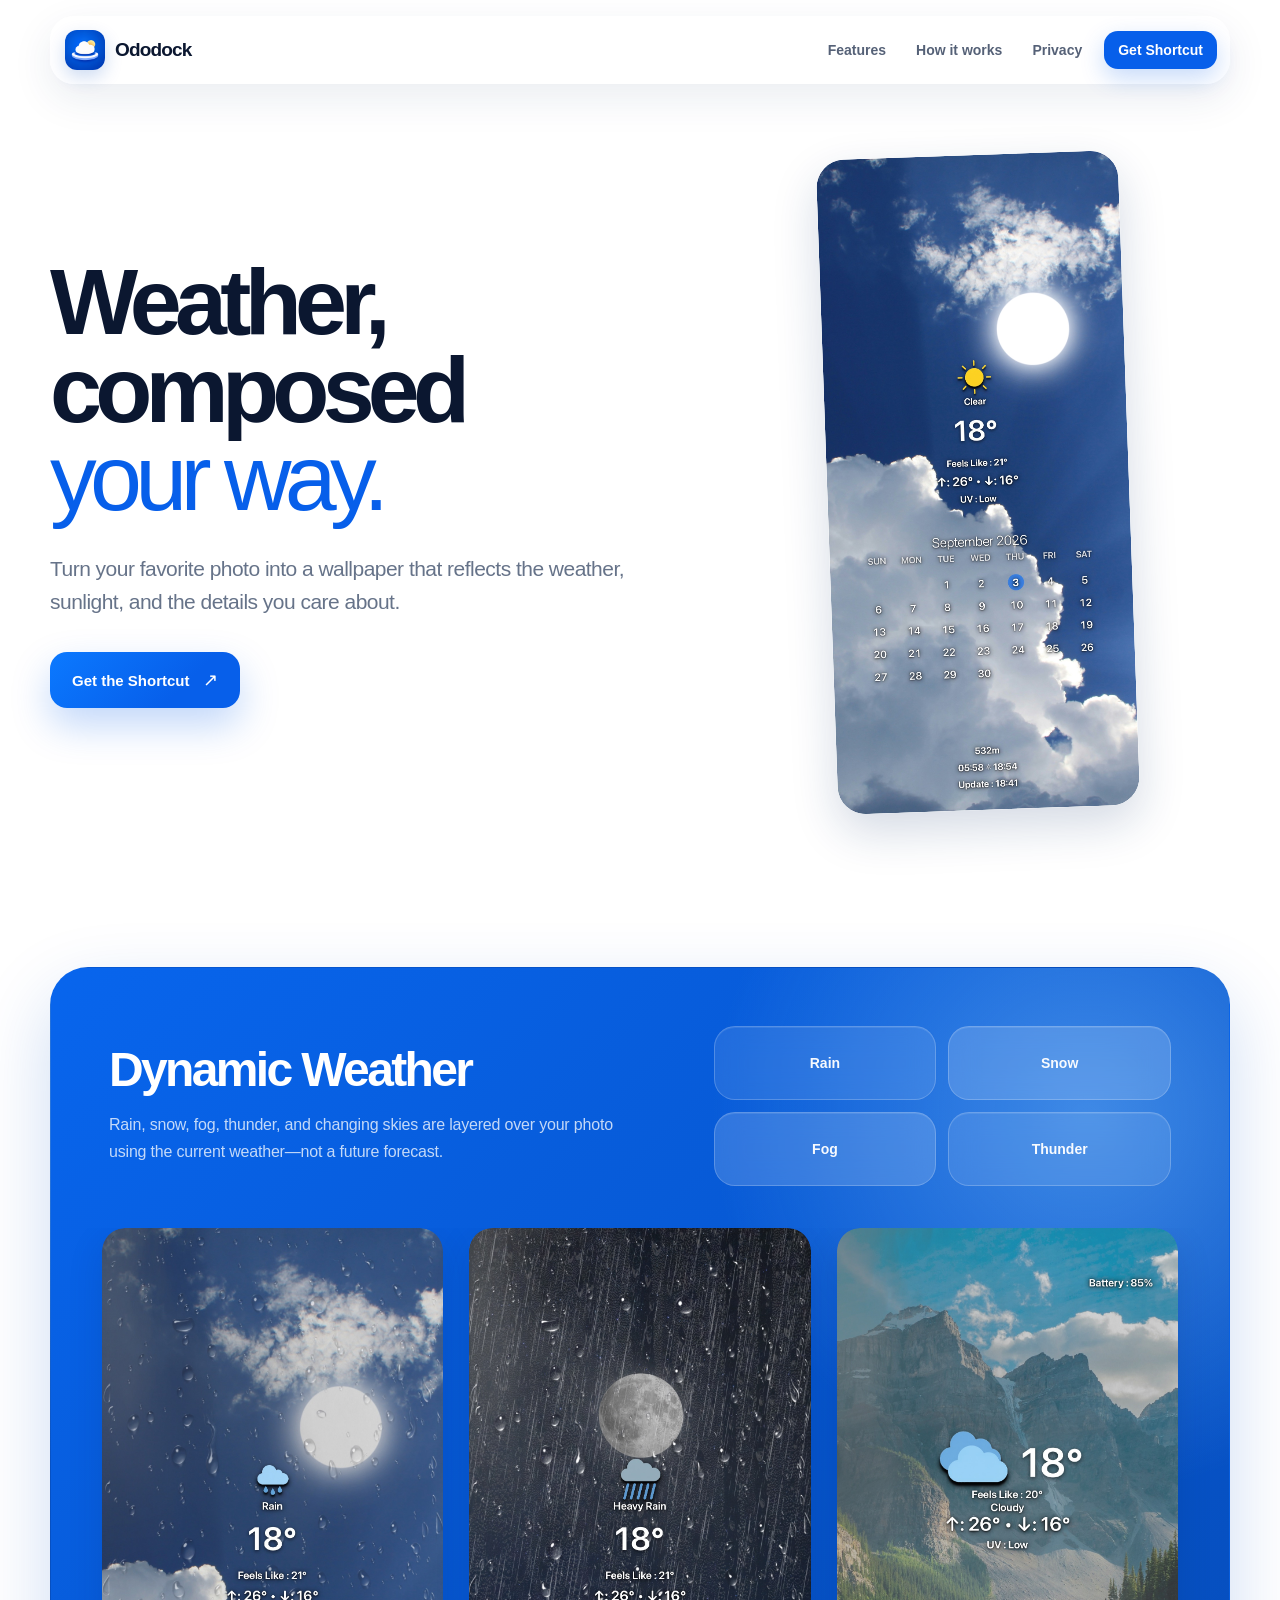
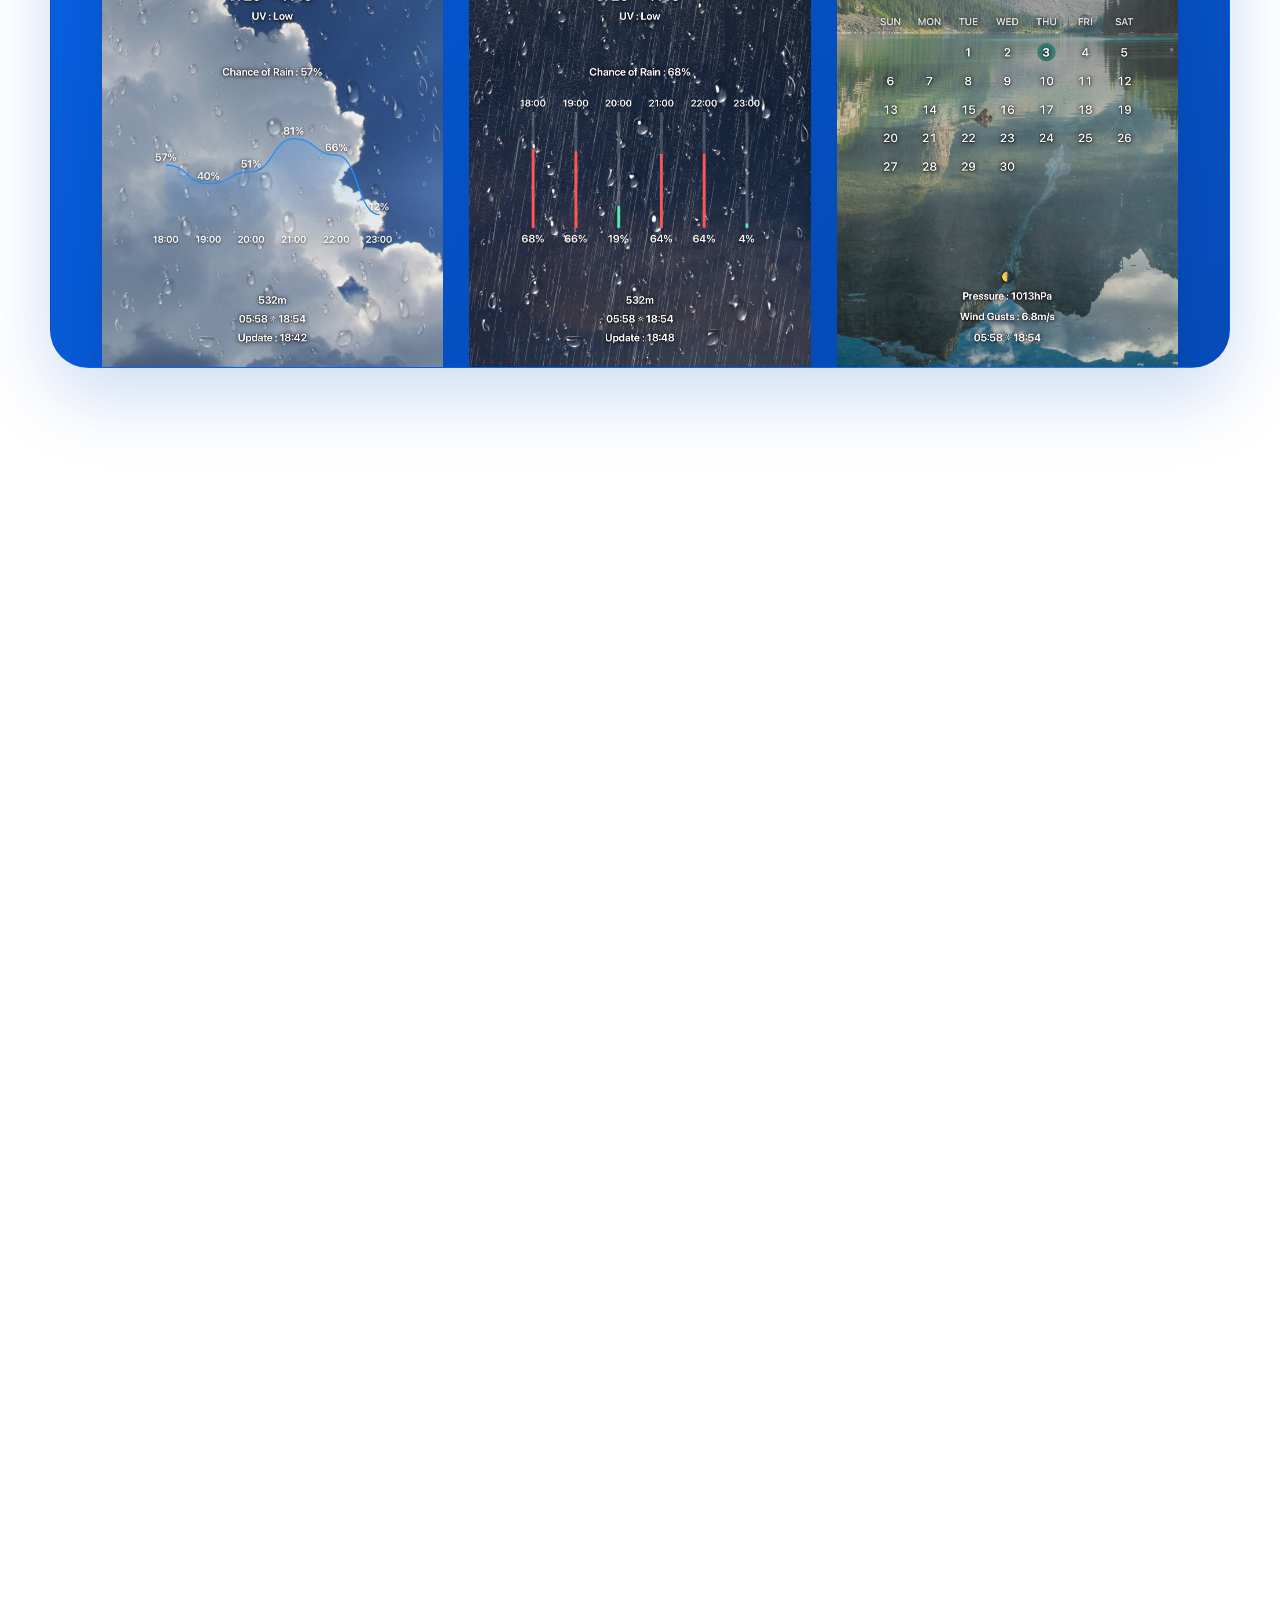
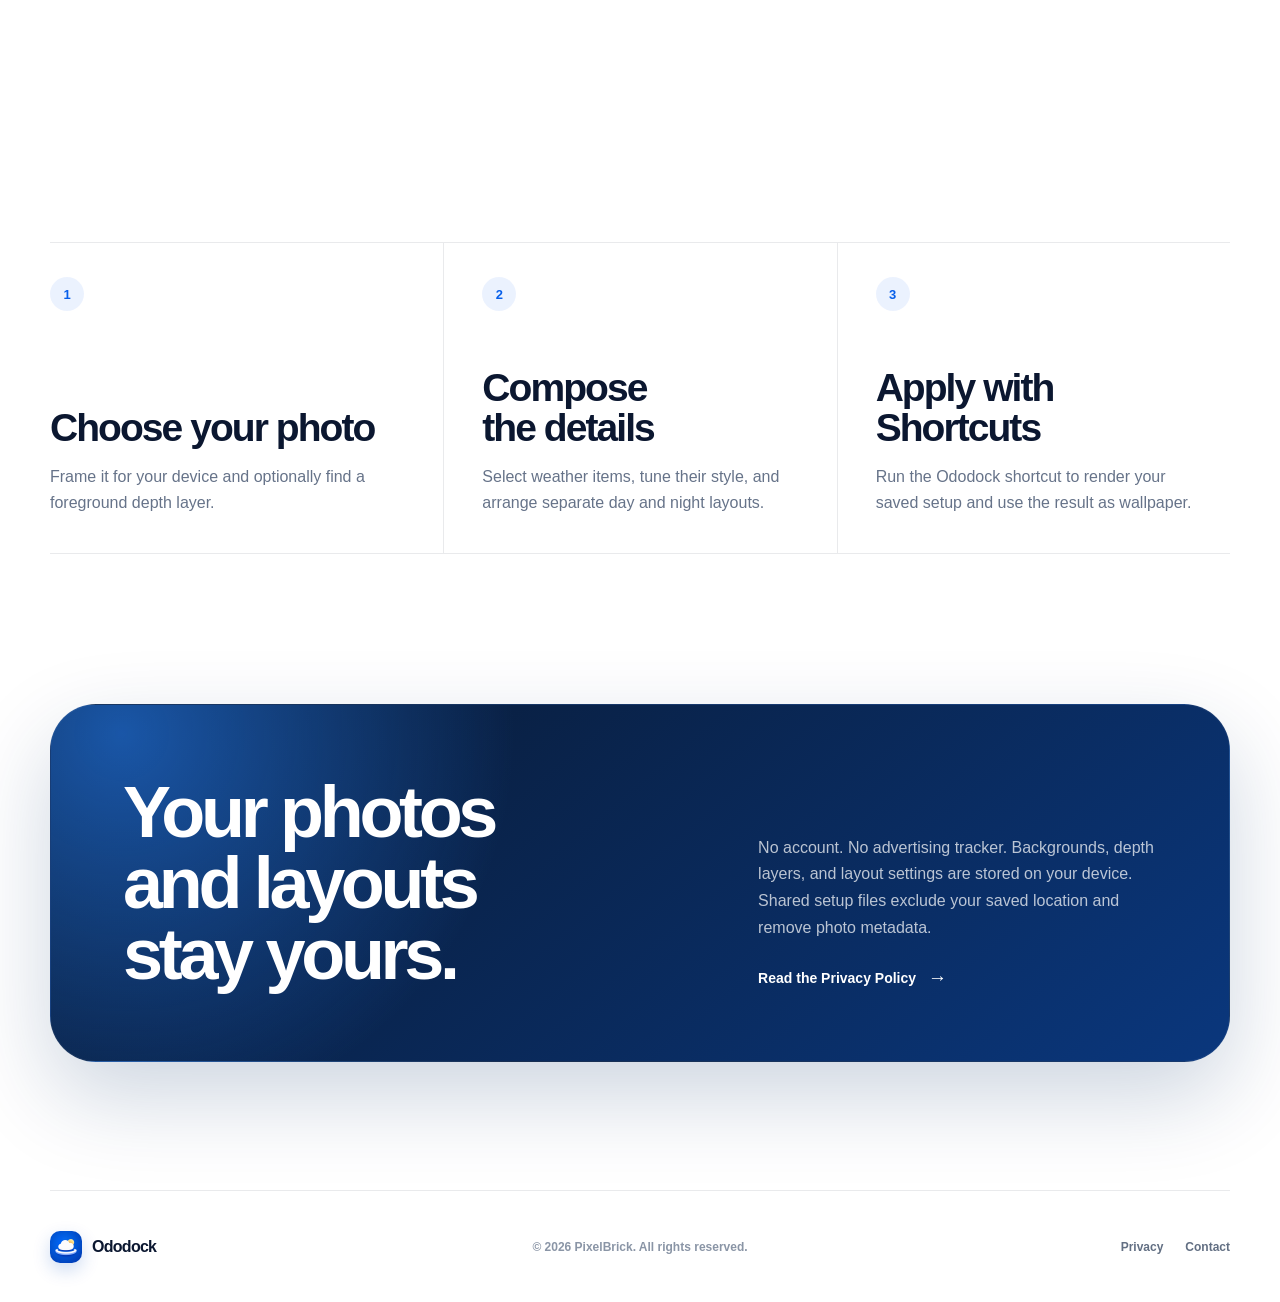
==== commit c9c9f186: "Add files via upload" ====
--- a/index.html
+++ b/index.html
@@ -12,7 +12,7 @@
   <link rel="icon" href="favicon.svg" type="image/svg+xml">
   <link rel="apple-touch-icon" href="icon.png">
   <script>document.documentElement.classList.add('has-js');</script>
-  <link rel="stylesheet" href="styles.css?v=5">
+  <link rel="stylesheet" href="styles.css?v=6">
 </head>
 <body>
   <header class="site-header">
@@ -45,7 +45,6 @@
         <div class="phone-frame">
           <img class="app-screenshot" src="ododock-clear-calendar.jpg" alt="Ododock clear-weather wallpaper with a monthly calendar" width="1179" height="2556" decoding="async" fetchpriority="high">
         </div>
-        <img class="floating-icon" src="icon.png" alt="" width="1024" height="1024" aria-hidden="true">
       </div>
     </section>
 
--- a/styles.css
+++ b/styles.css
@@ -262,24 +262,19 @@
 
 .phone-frame {
   width: min(302px, 72vw);
-  padding: 7px;
+  padding: 0;
   position: relative;
   z-index: 2;
   overflow: hidden;
-  border: 1px solid rgba(12, 34, 71, 0.16);
-  border-radius: 35px;
-  background: #fff;
-  box-shadow: var(--shadow-phone);
+  border: 0;
+  border-radius: 28px;
+  background: transparent;
+  box-shadow: 0 18px 46px rgba(18, 52, 105, 0.18);
   transform: rotate(-2deg) translateY(-1px);
 }
 
 .phone-frame::after {
-  content: "";
-  position: absolute;
-  inset: 7px;
-  pointer-events: none;
-  border: 1px solid rgba(255, 255, 255, 0.28);
-  border-radius: 27px;
+  display: none;
 }
 
 .app-screenshot {
@@ -287,18 +282,6 @@
   height: auto;
   display: block;
   border-radius: 28px;
-}
-
-.floating-icon {
-  width: 88px;
-  height: 88px;
-  position: absolute;
-  right: 1%;
-  bottom: 11%;
-  z-index: 3;
-  border-radius: 23px;
-  box-shadow: 0 24px 52px rgba(0, 68, 177, 0.28);
-  transform: rotate(7deg);
 }
 
 .section {
@@ -416,13 +399,12 @@
 
 .weather-shot {
   margin: 0;
-  padding: 6px 6px 0;
+  padding: 0;
   overflow: hidden;
-  border: 1px solid rgba(255, 255, 255, 0.38);
-  border-bottom: 0;
-  border-radius: 29px 29px 0 0;
-  background: rgba(255, 255, 255, 0.94);
-  box-shadow: 0 25px 54px rgba(0, 35, 101, 0.28);
+  border: 0;
+  border-radius: 23px 23px 0 0;
+  background: transparent;
+  box-shadow: 0 14px 34px rgba(0, 35, 101, 0.16);
 }
 
 .weather-shot img {
@@ -920,10 +902,6 @@
     min-height: 620px;
   }
 
-  .floating-icon {
-    right: 17%;
-  }
-
   .feature-depth {
     grid-template-columns: 1fr;
     gap: 34px;
@@ -1047,14 +1025,6 @@
     border-radius: 24px;
   }
 
-  .floating-icon {
-    width: 72px;
-    height: 72px;
-    right: 5%;
-    bottom: 10%;
-    border-radius: 19px;
-  }
-
   .feature-section {
     padding-top: 38px;
   }
@@ -1114,7 +1084,7 @@
   }
 
   .weather-shot {
-    padding: 3px 3px 0;
+    padding: 0;
     border-radius: 15px 15px 0 0;
     scroll-snap-align: center;
   }
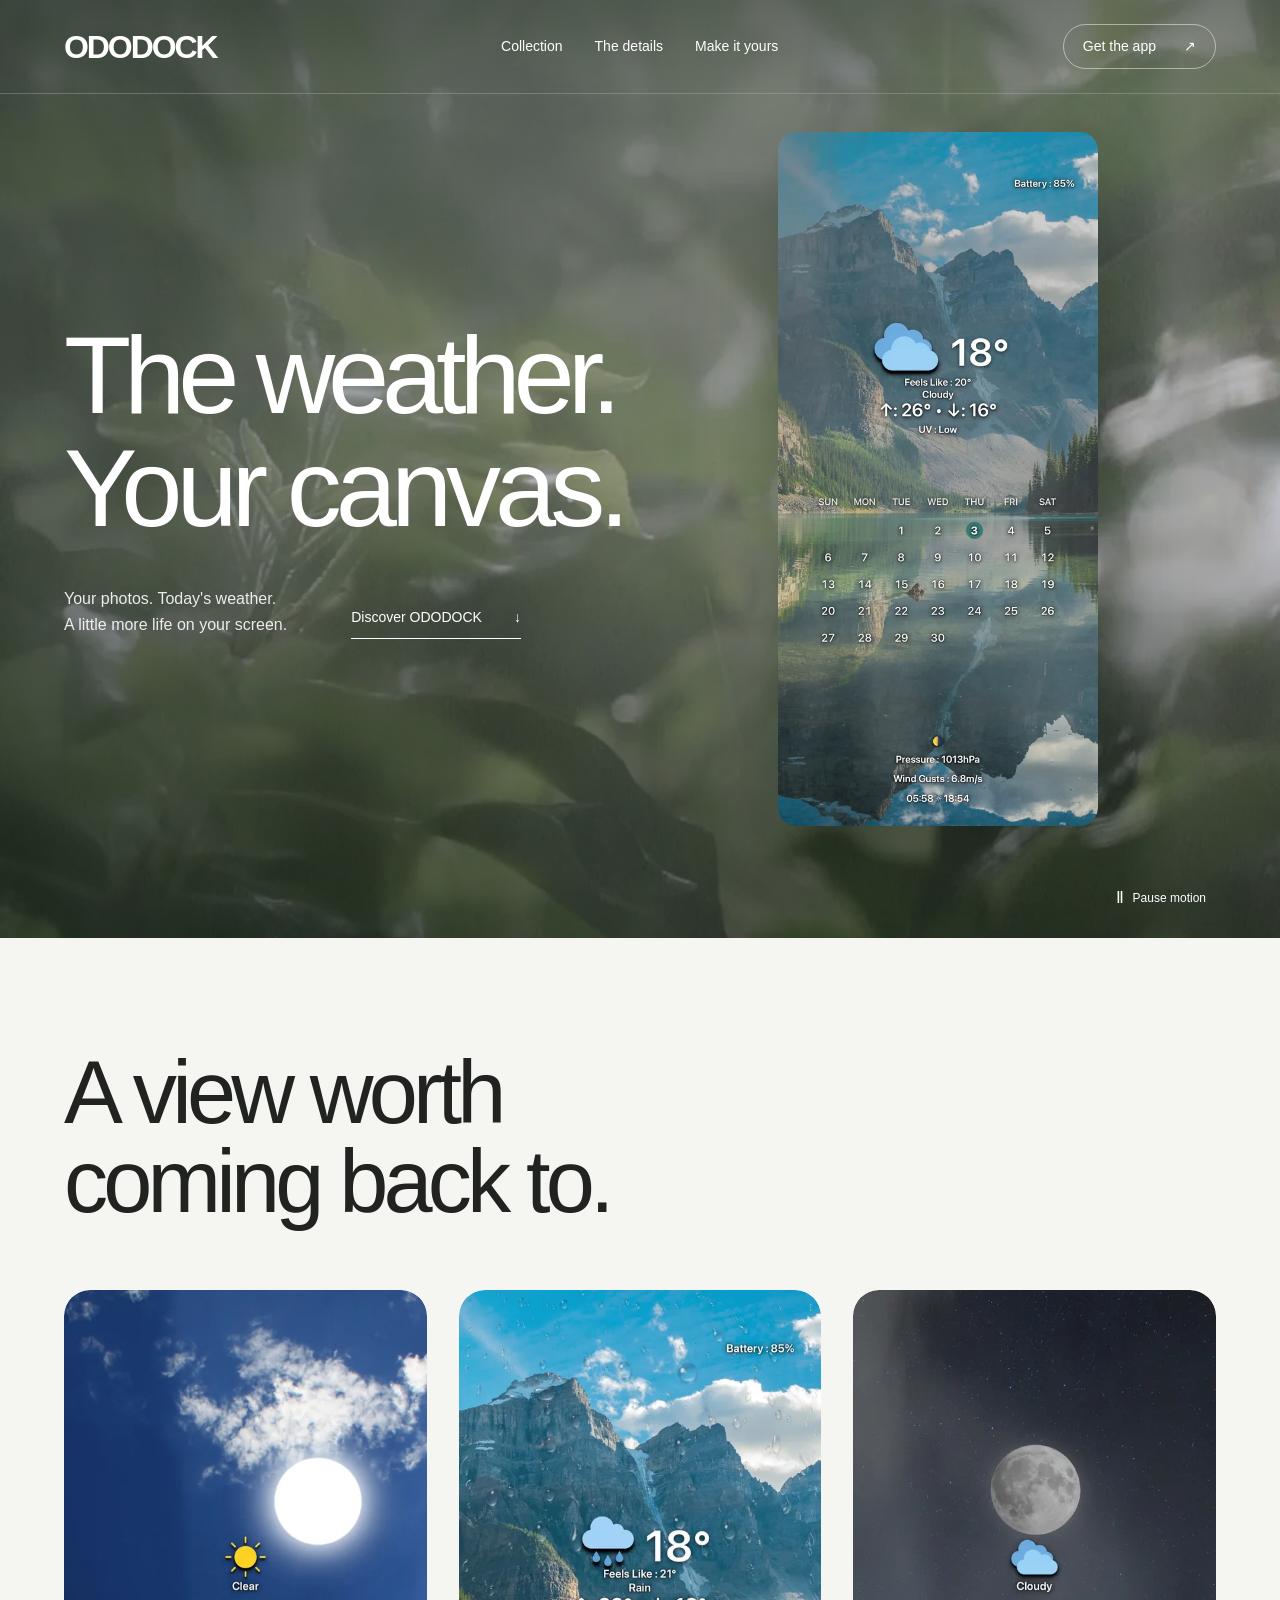
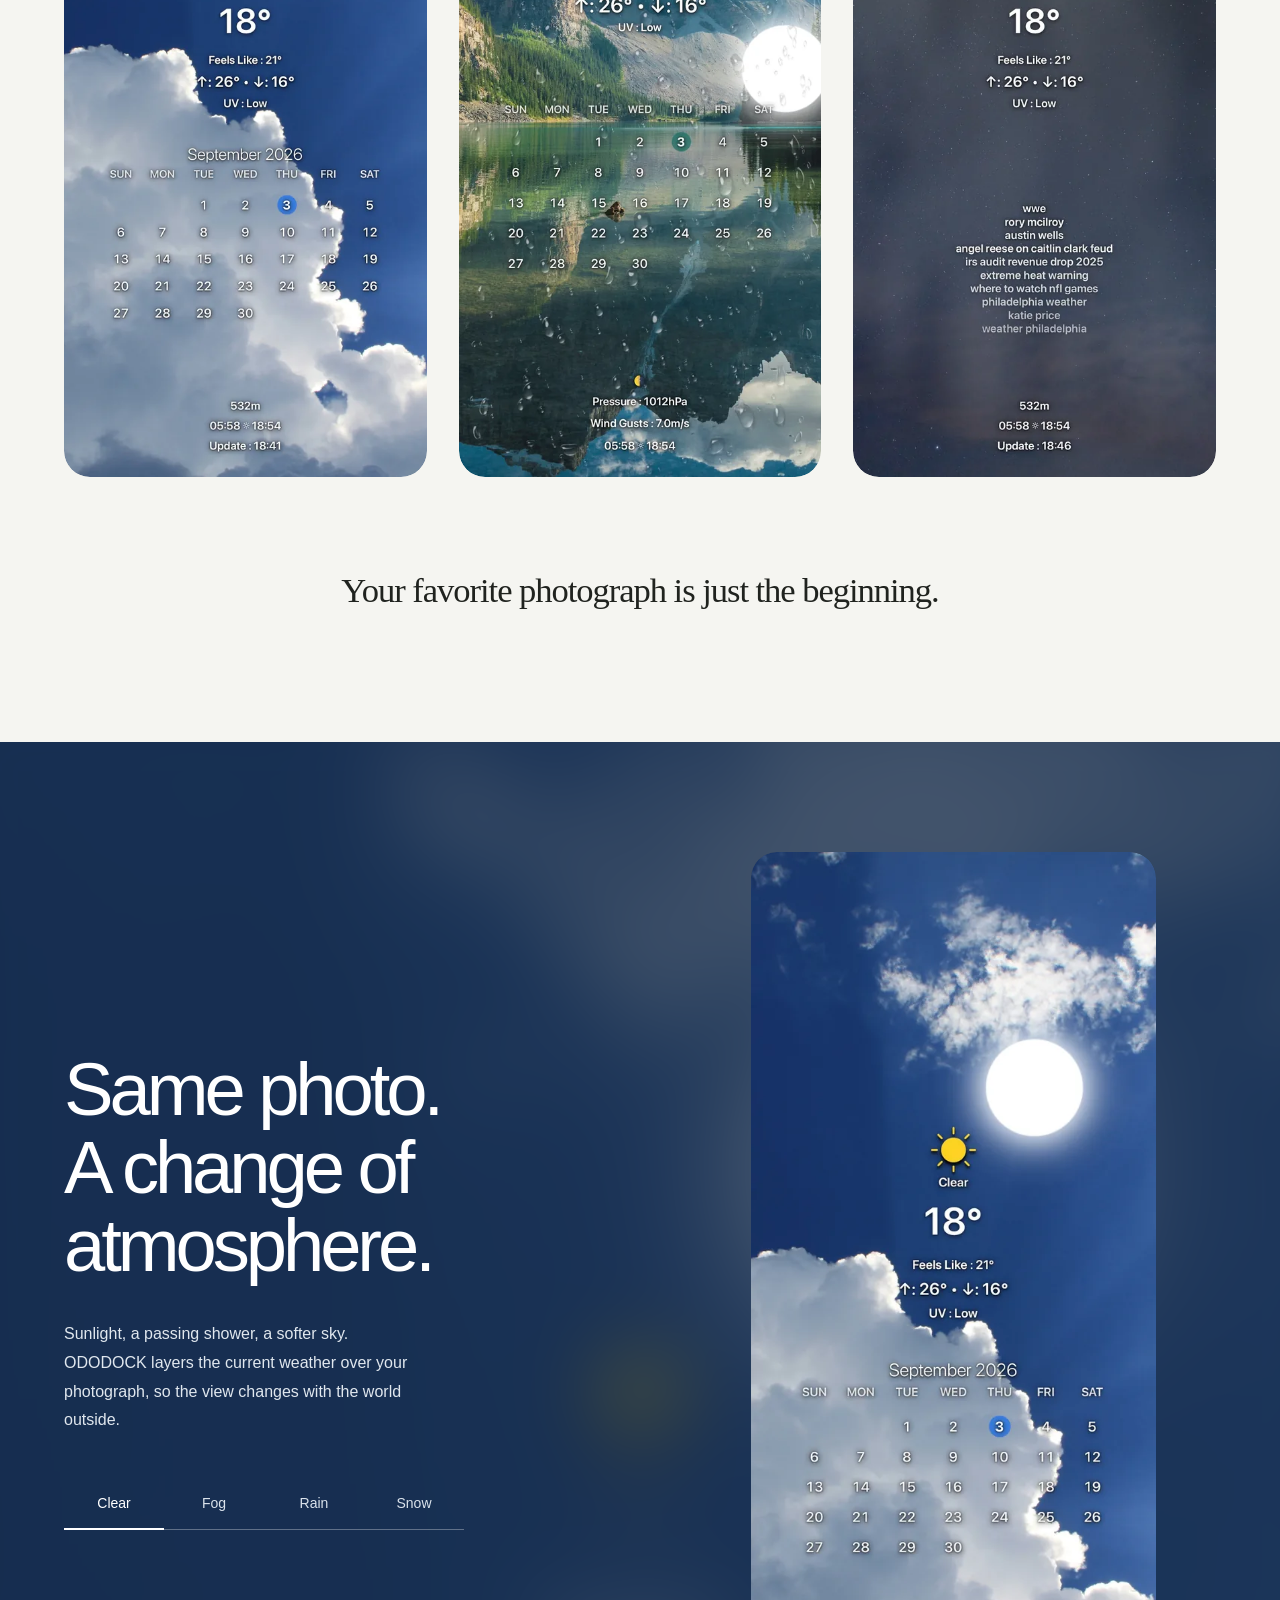
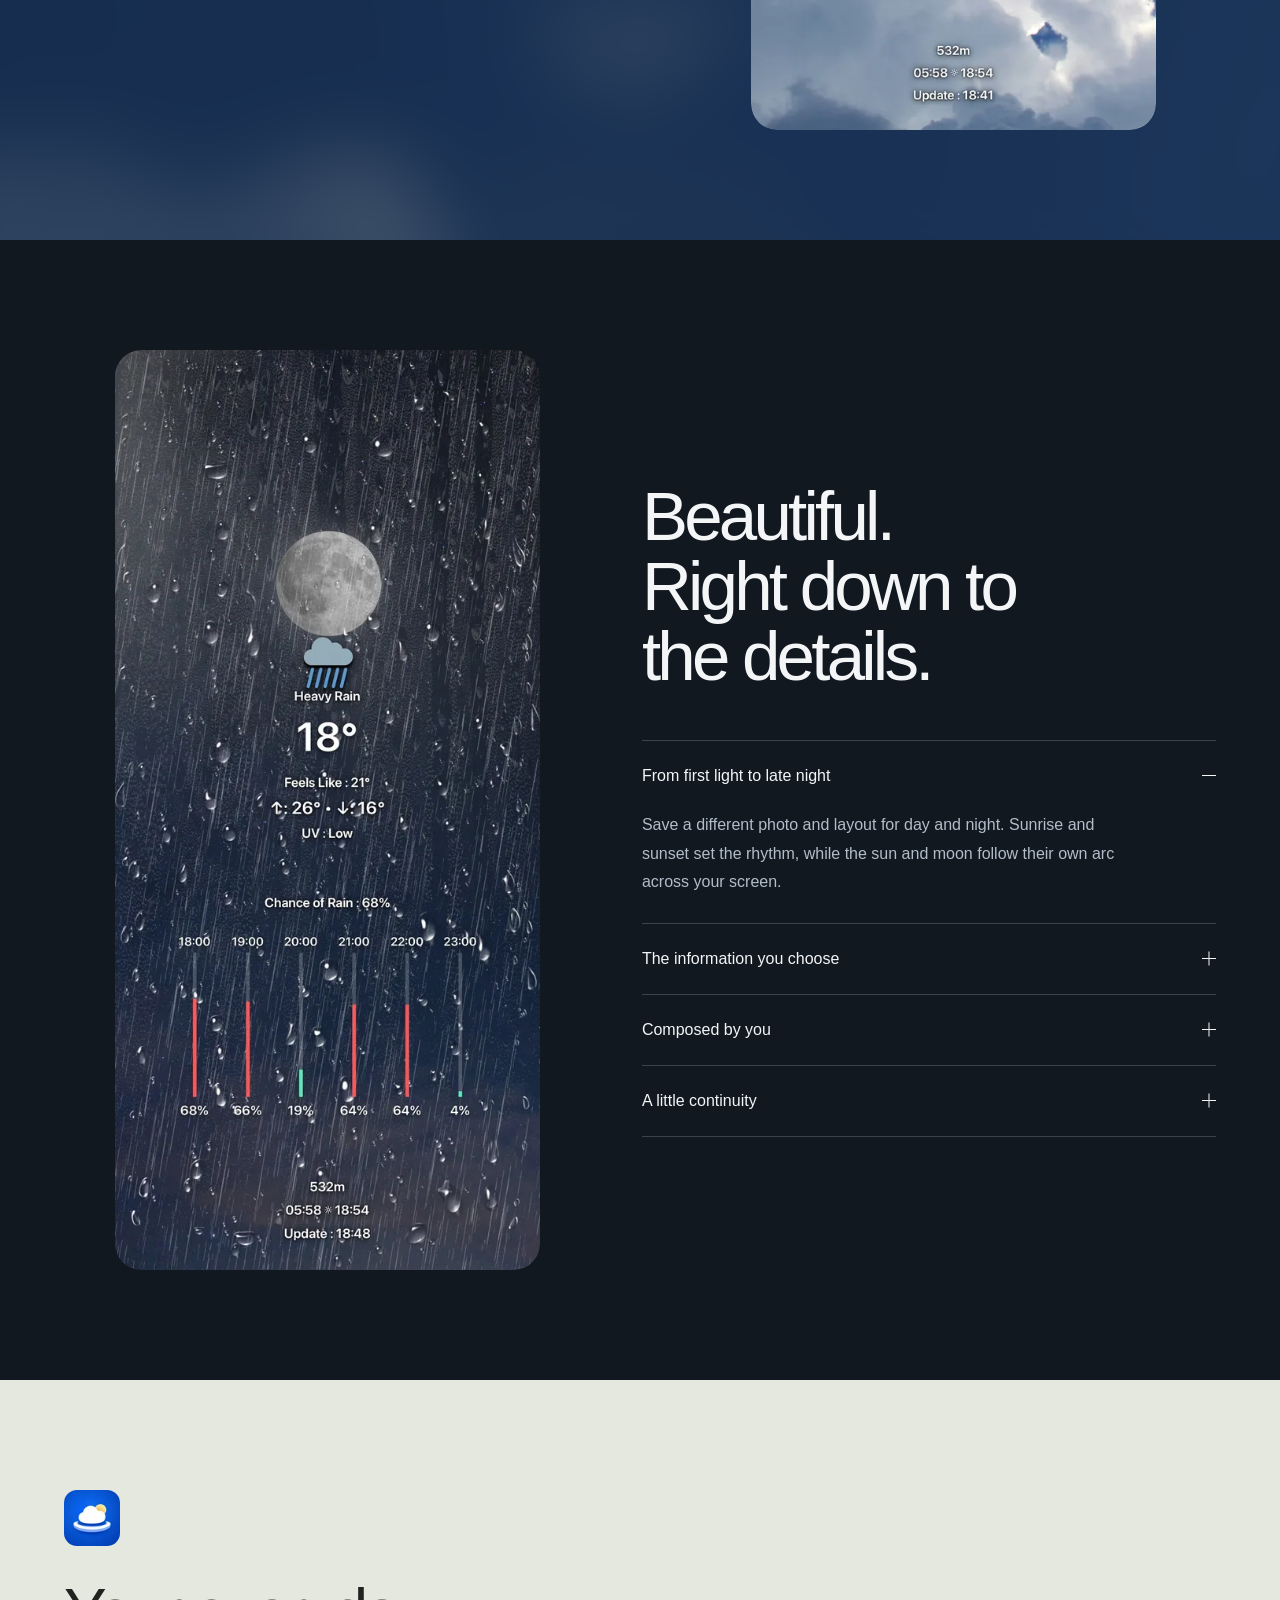
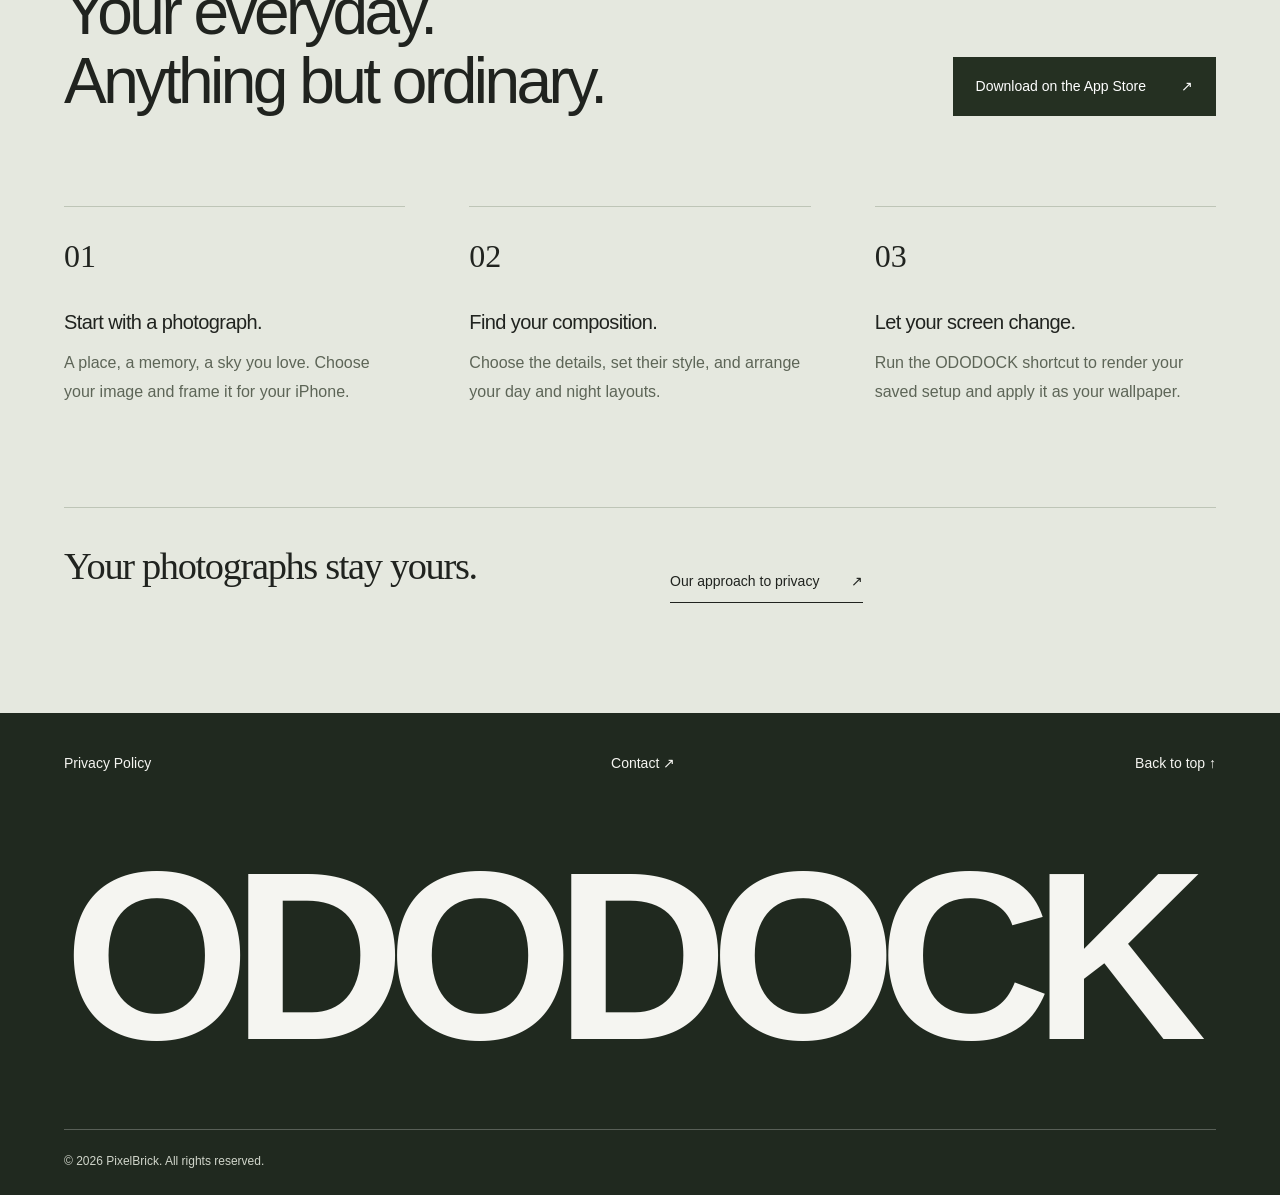
==== commit df5ce6f0: "Add files via upload" ====
--- a/index.html
+++ b/index.html
@@ -1,188 +1,482 @@
 <!doctype html>
 <html lang="en">
-<head>
-  <meta charset="utf-8">
-  <meta name="viewport" content="width=device-width, initial-scale=1">
-  <meta name="theme-color" content="#075FEA">
-  <meta name="description" content="Ododock turns your own photos into living weather wallpapers with editable weather data, day and night layouts, depth effects, and Shortcuts support.">
-  <meta property="og:title" content="Ododock — Weather, composed for your wallpaper">
-  <meta property="og:description" content="Create a personal iPhone wallpaper that follows the weather, the sun, and the moon.">
-  <meta property="og:type" content="website">
-  <title>Ododock — Weather, composed for your wallpaper</title>
-  <link rel="icon" href="favicon.svg" type="image/svg+xml">
-  <link rel="apple-touch-icon" href="icon.png">
-  <script>document.documentElement.classList.add('has-js');</script>
-  <link rel="stylesheet" href="styles.css?v=6">
-</head>
-<body>
-  <header class="site-header">
-    <a class="brand" href="index.html" aria-label="Ododock home">
-      <img src="icon.png" alt="" width="40" height="40">
-      <span>Ododock</span>
-    </a>
-    <button class="menu-toggle" type="button" data-menu-toggle aria-label="Open menu" aria-expanded="false">
-      <span></span><span></span><span></span>
-    </button>
-    <nav data-site-nav aria-label="Main navigation">
-      <a href="#features">Features</a>
-      <a href="#how">How it works</a>
-      <a href="privacy.html">Privacy</a>
-      <a class="nav-cta" href="https://www.icloud.com/shortcuts/7dc8e435f7864a5c9fa93e91ace01333" target="_blank" rel="noopener noreferrer">Get Shortcut</a>
-    </nav>
-  </header>
-
-  <main>
-    <section class="hero">
-      <div class="hero-copy reveal">
-        <h1>Weather, composed<br><em>your way.</em></h1>
-        <p class="hero-text">Turn your favorite photo into a wallpaper that reflects the weather, sunlight, and the details you care about.</p>
-        <div class="hero-actions">
-          <a class="primary-button" href="https://www.icloud.com/shortcuts/7dc8e435f7864a5c9fa93e91ace01333" target="_blank" rel="noopener noreferrer">Get the Shortcut <span aria-hidden="true">↗</span></a>
-        </div>
-      </div>
-
-      <div class="hero-stage reveal" aria-label="Ododock weather wallpaper preview">
-        <div class="phone-frame">
-          <img class="app-screenshot" src="ododock-clear-calendar.jpg" alt="Ododock clear-weather wallpaper with a monthly calendar" width="1179" height="2556" decoding="async" fetchpriority="high">
-        </div>
-      </div>
-    </section>
-
-    <section id="features" class="section feature-section">
-      <div class="feature-grid">
-        <article class="feature-card feature-weather reveal">
-          <div class="feature-weather-head">
-            <div class="feature-copy">
-              <h3>Dynamic Weather</h3>
-              <p>Rain, snow, fog, thunder, and changing skies are layered over your photo using the current weather—not a future forecast.</p>
-            </div>
-            <div class="weather-pills" aria-hidden="true">
-              <span>Rain</span><span>Snow</span><span>Fog</span><span>Thunder</span>
+  <head>
+    <meta charset="utf-8" />
+    <meta name="viewport" content="width=device-width, initial-scale=1" />
+    <meta name="theme-color" content="#18241f" />
+    <meta
+      name="description"
+      content="Your photos. Today's weather. ODODOCK brings the two together in a personal iPhone wallpaper, with changing skies and the details that matter to you."
+    />
+    <meta property="og:title" content="ODODOCK — The weather. Your canvas." />
+    <meta
+      property="og:description"
+      content="Turn your favorite photograph into a living weather wallpaper."
+    />
+    <meta property="og:type" content="website" />
+    <title>ODODOCK — The weather. Your canvas.</title>
+    <link rel="icon" href="favicon.svg" type="image/svg+xml" />
+    <link rel="apple-touch-icon" href="icon.png" />
+    <link rel="preload" href="assets/rain-poster.webp" as="image" />
+    <link rel="stylesheet" href="styles.css?v=10" />
+    <script src="site.js?v=8" defer=""></script>
+  </head>
+  <body>
+    <a class="skip-link" href="#main">Skip to content</a>
+    <header class="site-header" data-header="">
+      <a class="brand" href="index.html" aria-label="ODODOCK home">ODODOCK</a>
+      <nav class="desktop-nav" aria-label="Main navigation">
+        <a href="#collection">Collection</a><a href="#features">The details</a
+        ><a href="#how">Make it yours</a>
+      </nav>
+      <a
+        class="nav-cta"
+        href="https://apps.apple.com/app/ododock/id680818762"
+        target="_blank"
+        rel="noopener noreferrer"
+        >Get the app <span aria-hidden="true">↗</span></a
+      >
+      <button
+        class="menu-toggle"
+        type="button"
+        aria-label="Open menu"
+        aria-expanded="false"
+        aria-controls="mobile-nav"
+        data-menu-toggle=""
+      >
+        <span></span><span></span>
+      </button>
+      <nav
+        class="mobile-nav"
+        id="mobile-nav"
+        aria-label="Mobile navigation"
+        hidden=""
+      >
+        <a href="#collection">Collection</a><a href="#features">The details</a
+        ><a href="#how">Make it yours</a><a href="privacy.html">Privacy</a>
+      </nav>
+    </header>
+    <main id="main">
+      <section class="hero" aria-labelledby="hero-title">
+        <div class="hero-film" aria-hidden="true">
+          <video
+            data-hero-video=""
+            muted=""
+            loop=""
+            playsinline=""
+            preload="none"
+            poster="assets/rain-poster.webp"
+            tabindex="-1"
+          >
+            <source data-src="assets/rain-film.mp4" type="video/mp4" />
+          </video>
+        </div>
+        <div class="hero-shade"></div>
+        <div class="hero-composition">
+          <div class="hero-content">
+            <h1 id="hero-title">The weather.<br /><span>Your canvas.</span></h1>
+            <div class="hero-bottom-copy">
+              <p>
+                Your photos. Today's weather.<br />A little more life on your
+                screen.
+              </p>
+              <a class="text-link" href="#collection"
+                >Discover ODODOCK <span aria-hidden="true">↓</span></a
+              >
             </div>
           </div>
-          <div class="weather-gallery" aria-label="Ododock app screenshots">
-            <figure class="weather-shot">
-              <img src="ododock-rain-forecast.jpg" alt="Ododock rain wallpaper with an hourly precipitation graph" width="1179" height="2556" loading="lazy" decoding="async">
-            </figure>
-            <figure class="weather-shot">
-              <img src="ododock-heavy-rain.jpg" alt="Ododock heavy-rain wallpaper with a precipitation chart" width="1179" height="2556" loading="lazy" decoding="async">
-            </figure>
-            <figure class="weather-shot">
-              <img src="ododock-cloudy-layout.jpg" alt="Ododock cloudy-weather wallpaper with calendar, wind, pressure, and battery information" width="1179" height="2556" loading="lazy" decoding="async">
-            </figure>
+          <figure class="hero-art">
+            <img
+              src="assets/alpine-small.webp"
+              srcset="assets/alpine-small.webp 540w, assets/alpine.webp 1080w"
+              sizes="(max-width: 760px) 52vw, (max-width: 1400px) 28vw, 350px"
+              width="1080"
+              height="2341"
+              alt="ODODOCK wallpaper showing weather and a calendar over an alpine lake"
+              fetchpriority="high"
+            />
+          </figure>
+        </div>
+        <div class="hero-bottom">
+          <button
+            class="film-toggle"
+            data-film-toggle=""
+            type="button"
+            aria-label="Play background video"
+            hidden=""
+          >
+            <span data-film-symbol="" aria-hidden="true">▷</span
+            ><span data-film-label="">Play motion</span>
+          </button>
+        </div>
+      </section>
+      <section
+        id="collection"
+        class="collection section-pad"
+        aria-labelledby="collection-title"
+      >
+        <h2 id="collection-title">
+          A view worth<br /><span>coming back to.</span>
+        </h2>
+        <div class="print-grid">
+          <figure class="art-print print-sky">
+            <img
+              src="assets/clear.webp"
+              srcset="assets/clear-small.webp 540w, assets/clear.webp 1080w"
+              sizes="(max-width: 650px) 90vw, (max-width: 1460px) 29vw, 420px"
+              width="1080"
+              height="2341"
+              alt="A bright blue sky with current weather and a monthly calendar"
+              loading="lazy"
+            />
+          </figure>
+          <figure class="art-print print-alpine">
+            <img
+              src="assets/alpine-rain.webp"
+              srcset="
+                assets/alpine-rain-small.webp  540w,
+                assets/alpine-rain.webp       1080w
+              "
+              sizes="(max-width: 650px) 90vw, (max-width: 1460px) 29vw, 420px"
+              width="1080"
+              height="2341"
+              alt="Rain over an alpine lake with weather, calendar and wind information"
+              loading="lazy"
+            />
+          </figure>
+          <figure class="art-print print-night">
+            <img
+              src="assets/moon.webp"
+              srcset="assets/moon-small.webp 540w, assets/moon.webp 1080w"
+              sizes="(max-width: 650px) 90vw, (max-width: 1460px) 29vw, 420px"
+              width="1080"
+              height="2341"
+              alt="The moon in a quiet night sky with local weather and trending topics"
+              loading="lazy"
+            />
+          </figure>
+        </div>
+        <p class="collection-note">
+          Your favorite photograph is just the beginning.
+        </p>
+      </section>
+
+      <section
+        id="features"
+        class="weather-study section-pad"
+        aria-labelledby="study-title"
+      >
+        <div class="study-atmosphere" aria-hidden="true">
+          <img src="assets/clear-small.webp" alt="" loading="lazy" />
+        </div>
+        <div class="study-copy">
+          <h2 id="study-title">
+            Same photo.<br />A change of<br /><span>atmosphere.</span>
+          </h2>
+          <p class="study-description">
+            Sunlight, a passing shower, a softer sky. ODODOCK layers the current
+            weather over your photograph, so the view changes with the world
+            outside.
+          </p>
+          <div
+            class="weather-tabs"
+            role="tablist"
+            aria-label="Preview a weather effect"
+          >
+            <button
+              id="tab-clear"
+              role="tab"
+              type="button"
+              aria-selected="true"
+              aria-controls="panel-clear"
+              data-weather="clear"
+            >
+              Clear
+            </button>
+            <button
+              id="tab-fog"
+              role="tab"
+              type="button"
+              aria-selected="false"
+              aria-controls="panel-fog"
+              data-weather="fog"
+              tabindex="-1"
+            >
+              Fog
+            </button>
+            <button
+              id="tab-rain"
+              role="tab"
+              type="button"
+              aria-selected="false"
+              aria-controls="panel-rain"
+              data-weather="rain"
+              tabindex="-1"
+            >
+              Rain
+            </button>
+            <button
+              id="tab-snow"
+              role="tab"
+              type="button"
+              aria-selected="false"
+              aria-controls="panel-snow"
+              data-weather="snow"
+              tabindex="-1"
+            >
+              Snow
+            </button>
           </div>
-        </article>
+        </div>
+        <div class="study-stage">
+          <figure
+            id="panel-clear"
+            class="weather-panel"
+            role="tabpanel"
+            aria-labelledby="tab-clear"
+            tabindex="0"
+          >
+            <img
+              src="assets/clear.webp"
+              srcset="assets/clear-small.webp 540w, assets/clear.webp 1080w"
+              sizes="(max-width: 760px) 70vw, 29vw"
+              width="1080"
+              height="2341"
+              alt="Clear blue sky, sun, 18 degrees and a calendar in an ODODOCK wallpaper"
+              loading="lazy"
+            />
+          </figure>
+          <figure
+            id="panel-fog"
+            class="weather-panel"
+            role="tabpanel"
+            aria-labelledby="tab-fog"
+            tabindex="0"
+            hidden=""
+          >
+            <img
+              src="assets/fog.webp"
+              srcset="assets/fog-small.webp 540w, assets/fog.webp 1080w"
+              sizes="(max-width: 760px) 70vw, 29vw"
+              width="1080"
+              height="2341"
+              alt="The same sky softened by fog, with 18 degrees and a calendar"
+              loading="lazy"
+            />
+          </figure>
+          <figure
+            id="panel-rain"
+            class="weather-panel"
+            role="tabpanel"
+            aria-labelledby="tab-rain"
+            tabindex="0"
+            hidden=""
+          >
+            <img
+              src="assets/rain.webp"
+              srcset="assets/rain-small.webp 540w, assets/rain.webp 1080w"
+              sizes="(max-width: 760px) 70vw, 29vw"
+              width="1080"
+              height="2341"
+              alt="Raindrops over the same sky, with current weather and a precipitation graph"
+              loading="lazy"
+            />
+          </figure>
+          <figure
+            id="panel-snow"
+            class="weather-panel"
+            role="tabpanel"
+            aria-labelledby="tab-snow"
+            tabindex="0"
+            hidden=""
+          >
+            <img
+              src="assets/snow.webp"
+              srcset="assets/snow-small.webp 540w, assets/snow.webp 1080w"
+              sizes="(max-width: 760px) 70vw, 29vw"
+              width="1080"
+              height="2341"
+              alt="Falling snow over the same sky, with a temperature of zero degrees"
+              loading="lazy"
+            />
+          </figure>
+        </div>
+      </section>
+      <section
+        class="details-section section-pad"
+        aria-labelledby="details-title"
+      >
+        <div class="details-layout">
+          <figure class="detail-photo">
+            <img
+              src="assets/storm.webp"
+              srcset="assets/storm-small.webp 540w, assets/storm.webp 1080w"
+              sizes="(max-width: 760px) 72vw, 31vw"
+              width="1080"
+              height="2341"
+              alt="Moonlight and heavy rain with detailed hourly precipitation information"
+              loading="lazy"
+            />
+          </figure>
+          <div class="details-copy">
+            <h2 id="details-title">
+              Beautiful.<br />Right down to<br /><span>the details.</span>
+            </h2>
+            <div class="detail-list">
+              <details open="">
+                <summary>
+                  <span>From first light to late night</span
+                  ><span class="detail-plus" aria-hidden="true"></span>
+                </summary>
+                <p>
+                  Save a different photo and layout for day and night. Sunrise
+                  and sunset set the rhythm, while the sun and moon follow their
+                  own arc across your screen.
+                </p>
+              </details>
+              <details>
+                <summary>
+                  <span>The information you choose</span
+                  ><span class="detail-plus" aria-hidden="true"></span>
+                </summary>
+                <p>
+                  Temperature, feels like, UV, rain graphs, a four-day forecast,
+                  moon phase and battery. Add Trends, a mini map or a memo. Keep
+                  the details that belong in your day.
+                </p>
+              </details>
+              <details>
+                <summary>
+                  <span>Composed by you</span
+                  ><span class="detail-plus" aria-hidden="true"></span>
+                </summary>
+                <p>
+                  Tap to edit. Long-press to move. Resize, align and style each
+                  item around your photograph. A foreground depth layer lets the
+                  sun or moon sit naturally behind a mountain, a tree or a
+                  building.
+                </p>
+              </details>
+              <details>
+                <summary>
+                  <span>A little continuity</span
+                  ><span class="detail-plus" aria-hidden="true"></span>
+                </summary>
+                <p>
+                  When fresh weather cannot be reached, ODODOCK keeps the last
+                  successful composition available for your next render.
+                </p>
+              </details>
+            </div>
+          </div>
+        </div>
+      </section>
+      <section
+        id="how"
+        class="how-section section-pad"
+        aria-labelledby="how-title"
+      >
+        <div class="section-top">
+          <img
+            class="app-icon"
+            src="assets/app-icon.webp"
+            alt="ODODOCK app icon"
+            width="56"
+            height="56"
+            loading="lazy"
+          />
+        </div>
+        <div class="how-heading">
+          <h2 id="how-title">
+            Your everyday.<br /><span>Anything but ordinary.</span>
+          </h2>
+          <a
+            class="dark-button"
+            href="https://apps.apple.com/app/ododock/id680818762"
+            target="_blank"
+            rel="noopener noreferrer"
+            >Download on the App Store <span aria-hidden="true">↗</span></a
+          >
+        </div>
+        <div class="steps">
+          <article>
+            <span class="step-number">01</span>
+            <h3>Start with a photograph.</h3>
+            <p>
+              A place, a memory, a sky you love. Choose your image and frame it
+              for your iPhone.
+            </p>
+          </article>
+          <article>
+            <span class="step-number">02</span>
+            <h3>Find your composition.</h3>
+            <p>
+              Choose the details, set their style, and arrange your day and
+              night layouts.
+            </p>
+          </article>
+          <article>
+            <span class="step-number">03</span>
+            <h3>Let your screen change.</h3>
+            <p>
+              Run the ODODOCK shortcut to render your saved setup and apply it
+              as your wallpaper.
+            </p>
+          </article>
+        </div>
+        <div class="privacy-note">
+          <p>Your photographs stay yours.</p>
+          <div>
+            <a class="text-link" href="privacy.html"
+              >Our approach to privacy <span aria-hidden="true">↗</span></a
+            >
+          </div>
+        </div>
+      </section>
+    </main>
+    <footer class="site-footer">
+      <div class="footer-top">
+        <a href="privacy.html">Privacy Policy</a
+        ><a href="mailto:brick@pixelbricktek.com">Contact ↗</a
+        ><a href="#main">Back to top ↑</a>
+      </div>
+      <p class="footer-wordmark" aria-hidden="true">ODODOCK</p>
+      <div class="footer-bottom">
+        <span>© 2026 PixelBrick. All rights reserved.</span>
+      </div>
+    </footer>
 
-        <article class="feature-card feature-daynight reveal">
-          <div class="feature-copy">
-            <h3>One setup for day.<br>Another for night.</h3>
-            <p>Keep separate backgrounds and item layouts, then let sunrise and sunset decide which composition to render.</p>
-          </div>
-          <div class="day-night-control" aria-hidden="true"><span>☀︎ Day</span><span>☾ Night</span></div>
-        </article>
-
-        <article class="feature-card feature-orbit reveal">
-          <div class="feature-copy">
-            <h3>Sun &amp; Moon</h3>
-            <p>The sun and moon move along an arc based on local sunrise, sunset, and the time of day.</p>
-          </div>
-          <div class="orbit-demo" aria-hidden="true">
-            <svg class="orbit-line" viewBox="0 0 420 130" preserveAspectRatio="none" focusable="false">
-              <path d="M 8 116 C 108 30, 272 2, 412 99"></path>
-            </svg>
-            <b></b><em></em>
-          </div>
-        </article>
-
-        <article class="feature-card feature-depth reveal">
-          <div class="feature-copy">
-            <h3>Depth that feels natural</h3>
-            <p>Find the foreground in a photo so the sun or moon can appear behind a mountain, building, tree, or cloud.</p>
-          </div>
-          <div class="depth-preview" aria-hidden="true">
-            <div class="depth-photo depth-back"><img src="ododock-cloudy-layout.jpg" alt=""></div>
-            <div class="depth-photo depth-front"><img src="ododock-cloudy-layout.jpg" alt=""></div>
-          </div>
-        </article>
-
-        <article class="feature-card feature-data reveal">
-          <div class="feature-copy">
-            <h3>Your data, your layout</h3>
-            <p>Tap to edit. Long-press to move. Resize and align weather items without losing the look of the original photo.</p>
-          </div>
-          <ul class="data-cloud" aria-label="Available wallpaper items">
-            <li>Temperature</li><li>Feels like</li><li>UV</li><li>Rain graph</li><li>4-day forecast</li><li>Moon phase</li><li>Battery</li><li>Trends</li><li>Mini map</li><li>Memo</li>
-          </ul>
-        </article>
-
-        <article class="feature-card feature-resilient reveal">
-          <div class="feature-copy">
-            <h3>Ready when the network isn't</h3>
-            <p>If fresh weather cannot be reached, Ododock keeps the last successful composition available for the next render.</p>
-          </div>
-          <div class="signal-visual" aria-hidden="true"><i></i><i></i><i></i><i></i><i></i></div>
-        </article>
+    <dialog class="art-viewer" aria-label="Wallpaper viewer">
+      <div class="viewer-toolbar">
+        <button
+          type="button"
+          data-viewer-close=""
+          aria-label="Close wallpaper viewer"
+        >
+          Close <span aria-hidden="true">×</span>
+        </button>
       </div>
-    </section>
-
-    <section id="how" class="section workflow-section">
-      <div class="workflow">
-        <article class="workflow-step reveal">
-          <span>1</span>
-          <div><h3>Choose your photo</h3><p>Frame it for your device and optionally find a foreground depth layer.</p></div>
-        </article>
-        <article class="workflow-step reveal">
-          <span>2</span>
-          <div><h3>Compose the details</h3><p>Select weather items, tune their style, and arrange separate day and night layouts.</p></div>
-        </article>
-        <article class="workflow-step reveal">
-          <span>3</span>
-          <div><h3>Apply with Shortcuts</h3><p>Run the Ododock shortcut to render your saved setup and use the result as wallpaper.</p></div>
-        </article>
+      <figure>
+        <img
+          data-viewer-image=""
+          src="assets/clear.webp"
+          alt=""
+          width="1080"
+          height="2341"
+        />
+      </figure>
+      <div class="viewer-controls">
+        <button
+          type="button"
+          data-viewer-prev=""
+          aria-label="Previous wallpaper"
+        >
+          ← <span>Previous</span></button
+        ><span data-viewer-count="" aria-live="polite"></span
+        ><button type="button" data-viewer-next="" aria-label="Next wallpaper">
+          <span>Next</span> →
+        </button>
       </div>
-    </section>
-
-    <section id="privacy" class="privacy-callout section reveal">
-      <div><h2>Your photos and layouts stay yours.</h2></div>
-      <div>
-        <p>No account. No advertising tracker. Backgrounds, depth layers, and layout settings are stored on your device. Shared setup files exclude your saved location and remove photo metadata.</p>
-        <a href="privacy.html">Read the Privacy Policy <span aria-hidden="true">→</span></a>
-      </div>
-    </section>
-  </main>
-
-  <footer class="site-footer">
-    <a class="footer-brand" href="index.html"><img src="icon.png" alt="" width="32" height="32"><span>Ododock</span></a>
-    <span>© 2026 PixelBrick. All rights reserved.</span>
-    <div><a href="privacy.html">Privacy</a><a href="mailto:brick@pixelbricktek.com">Contact</a></div>
-  </footer>
-
-  <script>
-    const toggle = document.querySelector('[data-menu-toggle]');
-    const nav = document.querySelector('[data-site-nav]');
-    const closeMenu = () => {
-      toggle?.setAttribute('aria-expanded', 'false');
-      nav?.classList.remove('is-open');
-    };
-    toggle?.addEventListener('click', () => {
-      const open = toggle.getAttribute('aria-expanded') === 'true';
-      toggle.setAttribute('aria-expanded', String(!open));
-      nav?.classList.toggle('is-open', !open);
-    });
-    nav?.querySelectorAll('a').forEach((link) => link.addEventListener('click', closeMenu));
-    document.addEventListener('keydown', (event) => event.key === 'Escape' && closeMenu());
-    document.addEventListener('click', (event) => {
-      if (!nav?.contains(event.target) && !toggle?.contains(event.target)) closeMenu();
-    });
-    const observer = new IntersectionObserver((entries) => {
-      entries.forEach((entry) => {
-        if (entry.isIntersecting) {
-          entry.target.classList.add('is-visible');
-          observer.unobserve(entry.target);
-        }
-      });
-    }, { threshold: 0.12, rootMargin: '0px 0px -40px' });
-    document.querySelectorAll('.reveal').forEach((element) => observer.observe(element));
-  </script>
-</body>
+    </dialog>
+  </body>
 </html>
--- a/styles.css
+++ b/styles.css
@@ -1,1257 +1,1417 @@
+@charset "UTF-8";
 :root {
-  --blue: #075fea;
-  --blue-bright: #0b79ff;
-  --blue-deep: #082f76;
-  --ink: #0b1730;
-  --muted: #667389;
-  --surface: #ffffff;
-  --surface-blue: #f2f7ff;
-  --line: rgba(11, 23, 48, 0.09);
-  --line-blue: rgba(7, 95, 234, 0.12);
-  --shadow-soft: 0 24px 70px rgba(25, 62, 112, 0.11);
-  --shadow-phone: 0 42px 100px rgba(18, 52, 105, 0.28);
-  --page: min(1180px, calc(100% - 48px));
-}
-
+  --paper: #f5f5f1;
+  --ink: #20231f;
+  --muted: #64685e;
+  --line: #d4d7ce;
+  --serif: Georgia, "Times New Roman", serif;
+  --sans: Arial, Helvetica, sans-serif;
+  --gutter: clamp(24px, 5vw, 88px);
+  --ease: cubic-bezier(0.22, 1, 0.36, 1);
+}
 * {
   box-sizing: border-box;
 }
-
 html {
   scroll-behavior: smooth;
-  scroll-padding-top: 110px;
-}
-
+  scroll-padding-top: 90px;
+}
 body {
   margin: 0;
-  min-width: 320px;
-  min-height: 100vh;
-  overflow-x: hidden;
   color: var(--ink);
+  background: var(--paper);
+  font-family: var(--sans);
+  font-size: 16px;
+  line-height: 1.5;
+  -webkit-font-smoothing: antialiased;
+}
+button,
+a {
+  -webkit-tap-highlight-color: transparent;
+}
+a {
+  color: inherit;
+  text-decoration: none;
+}
+button {
+  font: inherit;
+  cursor: pointer;
+}
+img {
+  display: block;
+  max-width: 100%;
+  height: auto;
+}
+figure,
+p,
+h1,
+h2,
+h3 {
+  margin: 0;
+}
+button:focus-visible,
+a:focus-visible,
+summary:focus-visible {
+  outline: 2px solid currentColor;
+  outline-offset: 6px;
+}
+button {
+  color: inherit;
+}
+::selection {
+  background: #d9e1c8;
+  color: #162218;
+}
+[hidden] {
+  display: none !important;
+}
+em,
+i {
+  font-style: normal;
+  font-family: var(--serif);
+  font-weight: 400;
+}
+h1,
+h2 {
+  font-weight: 400;
+  letter-spacing: -0.055em;
+  line-height: 1.01;
+}
+.eyebrow {
+  font-size: 12px;
+  letter-spacing: 0.12em;
+  text-transform: uppercase;
+  line-height: 1.6;
+}
+.skip-link {
+  position: fixed;
+  left: 20px;
+  top: -100px;
+  padding: 12px 20px;
+  background: white;
+  color: #111;
+  z-index: 100;
+}
+.skip-link:focus {
+  top: 20px;
+}
+.site-header {
+  position: absolute;
+  top: 0;
+  left: 0;
+  z-index: 30;
+  width: 100%;
+  display: flex;
+  justify-content: space-between;
+  align-items: center;
+  gap: 24px;
+  padding: 24px var(--gutter);
+  color: #fff;
+  border-bottom: 1px solid #ffffff40;
+}
+.brand {
+  font-size: 32px;
+  line-height: 1;
+  font-weight: 700;
+  letter-spacing: -0.065em;
+  white-space: nowrap;
+}
+.desktop-nav {
+  display: flex;
+  gap: 32px;
+  font-size: 14px;
+}
+.desktop-nav a {
+  position: relative;
+  padding: 8px 0;
+}
+.desktop-nav a:after {
+  content: "";
+  position: absolute;
+  bottom: 2px;
+  left: 0;
+  width: 100%;
+  height: 1px;
+  background: currentColor;
+  transform: scaleX(0);
+  transform-origin: left;
+  transition: transform 0.3s;
+}
+.desktop-nav a:hover:after {
+  transform: scaleX(1);
+}
+.nav-cta {
+  display: flex;
+  align-items: center;
+  gap: 28px;
+  border: 1px solid #ffffff7a;
+  padding: 11px 19px;
+  border-radius: 30px;
+  font-size: 14px;
+  transition:
+    background 0.25s,
+    color 0.25s;
+}
+.nav-cta:hover {
+  background: #fff;
+  color: #20231f;
+}
+.menu-toggle {
+  display: none;
+  background: none;
+  border: 0;
+  width: 44px;
+  height: 44px;
+  padding: 10px;
+}
+.menu-toggle span {
+  display: block;
+  width: 24px;
+  height: 1px;
+  background: currentColor;
+  margin: 6px 0;
+  transition: transform 0.25s;
+}
+.menu-toggle[aria-expanded="true"] span:first-child {
+  transform: translateY(3.5px) rotate(45deg);
+}
+.menu-toggle[aria-expanded="true"] span:last-child {
+  transform: translateY(-3.5px) rotate(-45deg);
+}
+.mobile-nav {
+  position: absolute;
+  top: 100%;
+  left: 0;
+  width: 100%;
+  padding: 20px var(--gutter) 32px;
+  background: #19261f;
+  display: grid;
+  gap: 8px;
+}
+.mobile-nav a {
+  font-size: 24px;
+  padding: 8px 0;
+}
+.hero {
+  position: relative;
+  isolation: isolate;
+  min-height: 800px;
+  min-height: max(780px, 100svh);
+  background: #26352a;
+  color: #fff;
+  overflow: hidden;
+}
+.hero-film,
+.hero-film video,
+.hero-shade {
+  position: absolute;
+  inset: 0;
+  width: 100%;
+  height: 100%;
+}
+.hero-film {
+  z-index: -2;
+}
+.hero-film video {
+  object-fit: cover;
+  object-position: 50% 54%;
+}
+.hero-shade {
+  z-index: -1;
   background:
-    radial-gradient(circle at 72% -12%, rgba(52, 137, 255, 0.15), transparent 32rem),
-    #fff;
-  font-family: -apple-system, BlinkMacSystemFont, "SF Pro Display", "SF Pro Text", "Segoe UI", sans-serif;
-  text-rendering: optimizeLegibility;
-  -webkit-font-smoothing: antialiased;
-}
-
-img {
-  max-width: 100%;
-}
-
-a,
-button {
-  -webkit-tap-highlight-color: transparent;
-}
-
-a:focus-visible,
-button:focus-visible {
-  outline: 3px solid rgba(11, 121, 255, 0.34);
-  outline-offset: 3px;
-}
-
-.site-header {
-  width: var(--page);
-  min-height: 68px;
-  margin: 16px auto 0;
-  padding: 10px 12px 10px 14px;
-  position: sticky;
-  top: 14px;
-  z-index: 50;
-  display: flex;
+    linear-gradient(90deg, rgba(13, 28, 18, 0.51), rgba(17, 31, 23, 0.12) 90%),
+    linear-gradient(
+      0deg,
+      rgba(9, 19, 12, 0.48),
+      transparent 50%,
+      rgba(10, 22, 15, 0.28)
+    );
+}
+.hero-composition {
+  display: grid;
+  grid-template-columns: minmax(0, 1fr) minmax(0, 0.66fr);
+  align-items: center;
+  gap: clamp(32px, 4vw, 64px);
+  width: min(1180px, calc(100% - var(--gutter) * 2));
+  min-height: inherit;
+  margin: 0 auto;
+  padding: 132px 0 112px;
+}
+.hero-content {
+  min-width: 0;
+}
+.hero-eyebrow {
+  margin-bottom: 40px;
+}
+.hero h1 {
+  font-size: clamp(70px, 8.6vw, 128px);
+  line-height: 1.02;
+  letter-spacing: -0.065em;
+}
+.hero h1 span {
+  letter-spacing: -0.055em;
+}
+.hero-bottom-copy {
+  margin-top: 42px;
+  display: flex;
+  align-items: flex-end;
+  gap: clamp(24px, 5vw, 88px);
+}
+.hero-bottom-copy p {
+  font-size: 16px;
+  line-height: 1.65;
+  color: #ffffffe3;
+}
+.text-link {
+  display: inline-flex;
   align-items: center;
   justify-content: space-between;
-  gap: 24px;
-  border: 1px solid rgba(255, 255, 255, 0.9);
-  border-radius: 24px;
-  background: rgba(255, 255, 255, 0.78);
-  box-shadow: 0 14px 42px rgba(24, 58, 103, 0.09);
-  backdrop-filter: blur(22px) saturate(145%);
-}
-
-.brand,
-.footer-brand {
+  gap: 32px;
+  padding: 10px 0;
+  border-bottom: 1px solid currentColor;
+  font-size: 14px;
+}
+.text-link span {
+  transition: transform 0.25s;
+}
+.text-link:hover span {
+  transform: translateY(3px);
+}
+.hero-art {
+  position: relative;
+  justify-self: start;
+  width: min(100%, clamp(280px, 25vw, 350px));
+  transform: none;
+  animation: art-enter 1.5s var(--ease) both;
+}
+.hero-art img {
+  width: 100%;
+  box-shadow: 0 18px 70px #06130845;
+}
+.hero-art figcaption {
+  display: flex;
+  justify-content: space-between;
+  margin-top: 13px;
+  font-size: 12px;
+  color: #fff;
+}
+.hero-bottom {
+  position: absolute;
+  bottom: 0;
+  left: var(--gutter);
+  right: var(--gutter);
+  padding: 22px 0;
+  display: flex;
+  align-items: center;
+  justify-content: flex-end;
+  gap: 20px;
+  font-size: 12px;
+}
+.scroll-cue {
+  display: flex;
+  gap: 32px;
+}
+.film-toggle {
   display: inline-flex;
   align-items: center;
-  gap: 10px;
-  color: var(--ink);
-  font-size: 19px;
-  font-weight: 760;
-  letter-spacing: -0.045em;
-  text-decoration: none;
-}
-
-.brand img,
-.footer-brand img {
-  display: block;
-  border-radius: 12px;
-  box-shadow: 0 7px 18px rgba(5, 77, 192, 0.2);
-}
-
-.brand img {
-  width: 40px;
-  height: 40px;
-}
-
-nav {
-  display: flex;
-  align-items: center;
-  gap: 2px;
-}
-
-nav a {
-  padding: 11px 14px;
-  border-radius: 14px;
-  color: #556177;
+  gap: 9px;
+  background: none;
+  border: 0;
+  padding: 10px;
+  line-height: 1;
+  font-size: 12px;
+}
+.film-toggle [data-film-symbol] {
+  font-size: 16px;
+}
+.hero-content {
+  animation: copy-enter 1s var(--ease) both;
+}
+@keyframes copy-enter {
+  from {
+    opacity: 0;
+    transform: translateY(20px);
+  }
+  to {
+    opacity: 1;
+    transform: none;
+  }
+}
+@keyframes art-enter {
+  from {
+    opacity: 0;
+    transform: translateY(24px);
+  }
+  to {
+    opacity: 1;
+    transform: translateY(0);
+  }
+}
+.section-pad {
+  padding: 110px var(--gutter);
+}
+.section-top {
+  display: flex;
+  align-items: flex-start;
+  justify-content: space-between;
+  gap: 40px;
+  margin-bottom: 65px;
+}
+.section-aside {
+  max-width: 270px;
   font-size: 14px;
-  font-weight: 680;
-  text-decoration: none;
-  transition: color 180ms ease, background-color 180ms ease, box-shadow 180ms ease, transform 180ms ease;
-}
-
-nav a:hover,
-nav a[aria-current="page"] {
-  color: var(--ink);
-  background: rgba(7, 95, 234, 0.055);
-}
-
-nav .nav-cta {
-  margin-left: 6px;
-  color: #fff;
-  background: var(--blue);
-  box-shadow: 0 9px 24px rgba(7, 95, 234, 0.23);
-}
-
-nav .nav-cta:hover {
-  color: #fff;
-  background: #0554d1;
-  box-shadow: 0 12px 28px rgba(7, 95, 234, 0.28);
-  transform: translateY(-1px);
-}
-
-.menu-toggle {
-  width: 44px;
-  height: 44px;
-  padding: 0;
-  display: none;
-  align-items: center;
-  justify-content: center;
-  flex-direction: column;
-  gap: 5px;
-  border: 0;
-  border-radius: 14px;
-  color: var(--ink);
-  background: rgba(7, 95, 234, 0.07);
-  cursor: pointer;
-}
-
-.menu-toggle span {
-  width: 18px;
-  height: 2px;
-  border-radius: 2px;
-  background: currentColor;
-  transition: transform 180ms ease, opacity 180ms ease;
-}
-
-.menu-toggle[aria-expanded="true"] span:nth-child(1) {
-  transform: translateY(7px) rotate(45deg);
-}
-
-.menu-toggle[aria-expanded="true"] span:nth-child(2) {
-  opacity: 0;
-}
-
-.menu-toggle[aria-expanded="true"] span:nth-child(3) {
-  transform: translateY(-7px) rotate(-45deg);
-}
-
-main {
-  position: relative;
-}
-
-.hero {
-  width: var(--page);
-  min-height: 760px;
-  margin: 0 auto;
-  padding: 72px 0 92px;
-  display: grid;
-  grid-template-columns: minmax(0, 1fr) minmax(420px, 0.86fr);
-  align-items: center;
-  gap: clamp(48px, 7vw, 100px);
-}
-
-.hero-copy {
-  position: relative;
-  z-index: 2;
-}
-
-.hero h1,
-.feature-card h3,
-.workflow-step h3,
-.privacy-callout h2,
-.policy-hero h1,
-.policy-card h2,
-.policy-card h3 {
-  text-wrap: balance;
-}
-
-.hero h1 {
-  margin: 0;
-  max-width: 720px;
-  font-size: clamp(62px, 7.3vw, 96px);
-  font-weight: 780;
-  line-height: 0.94;
-  letter-spacing: -0.072em;
-}
-
-.hero h1 em {
-  color: var(--blue);
-  font-style: normal;
-  font-weight: 470;
-}
-
-.hero-text {
-  max-width: 580px;
-  margin: 30px 0 0;
   color: var(--muted);
-  font-size: clamp(18px, 1.85vw, 21px);
-  line-height: 1.58;
-  letter-spacing: -0.025em;
-}
-
-.hero-actions {
-  margin-top: 34px;
-}
-
-.primary-button {
-  min-height: 56px;
-  padding: 0 22px;
-  display: inline-flex;
-  align-items: center;
-  justify-content: center;
-  gap: 13px;
-  border-radius: 17px;
-  color: #fff;
-  background: linear-gradient(135deg, var(--blue-bright), var(--blue) 68%);
-  box-shadow: 0 17px 38px rgba(7, 95, 234, 0.25);
-  font-size: 15px;
-  font-weight: 760;
-  text-decoration: none;
-  transition: transform 180ms ease, box-shadow 180ms ease, filter 180ms ease;
-}
-
-.primary-button:hover {
-  transform: translateY(-2px);
-  box-shadow: 0 21px 44px rgba(7, 95, 234, 0.31);
-  filter: saturate(1.05);
-}
-
-.primary-button span {
-  font-size: 18px;
-  font-weight: 500;
-}
-
-.hero-stage {
-  min-height: 590px;
-  position: relative;
-  display: grid;
-  place-items: center;
-  isolation: isolate;
-}
-
-.phone-frame {
-  width: min(302px, 72vw);
-  padding: 0;
-  position: relative;
-  z-index: 2;
-  overflow: hidden;
-  border: 0;
-  border-radius: 28px;
-  background: transparent;
-  box-shadow: 0 18px 46px rgba(18, 52, 105, 0.18);
-  transform: rotate(-2deg) translateY(-1px);
-}
-
-.phone-frame::after {
-  display: none;
-}
-
-.app-screenshot {
-  width: 100%;
-  height: auto;
-  display: block;
-  border-radius: 28px;
-}
-
-.section {
-  width: var(--page);
-  margin: 0 auto;
-}
-
-.feature-section {
-  padding-top: 64px;
-}
-
-.feature-grid {
-  display: grid;
-  grid-template-columns: repeat(2, minmax(0, 1fr));
-  gap: 18px;
-}
-
-.feature-card {
-  min-height: 390px;
-  padding: clamp(30px, 4vw, 48px);
-  position: relative;
-  overflow: hidden;
-  border: 1px solid var(--line);
-  border-radius: 38px;
-  background: var(--surface);
-  box-shadow: 0 18px 56px rgba(25, 62, 112, 0.065);
-}
-
-.feature-card h3 {
-  margin: 0;
-  max-width: 580px;
-  font-size: clamp(32px, 4vw, 48px);
-  font-weight: 720;
-  line-height: 1.02;
-  letter-spacing: -0.055em;
-}
-
-.feature-card p {
-  max-width: 580px;
-  margin: 17px 0 0;
-  color: var(--muted);
-  font-size: 16px;
-  line-height: 1.65;
-  letter-spacing: -0.012em;
-}
-
-.feature-depth {
-  grid-column: 1 / -1;
-  min-height: 430px;
-  display: grid;
-  grid-template-columns: minmax(0, 1fr) minmax(360px, 0.84fr);
-  align-items: center;
-  gap: 60px;
-}
-
-.feature-weather {
-  grid-column: 1 / -1;
-  min-height: 0;
-  padding: 0;
-  color: #fff;
-  border-color: transparent;
-  background:
-    radial-gradient(circle at 88% 15%, rgba(124, 193, 255, 0.48), transparent 28%),
-    linear-gradient(135deg, #0865ed, #064bb7);
-  box-shadow: 0 28px 75px rgba(7, 80, 194, 0.2);
-}
-
-.feature-weather-head {
-  padding: clamp(38px, 5vw, 58px) clamp(30px, 5vw, 58px) 42px;
-  display: grid;
-  grid-template-columns: minmax(0, 1fr) minmax(360px, 0.84fr);
-  align-items: center;
-  gap: 60px;
-}
-
-.feature-weather p {
-  color: rgba(255, 255, 255, 0.76);
-}
-
-.weather-pills {
-  display: grid;
-  grid-template-columns: repeat(2, minmax(0, 1fr));
-  gap: 12px;
-}
-
-.weather-pills span {
-  min-height: 74px;
-  padding: 0 20px;
-  display: flex;
-  align-items: center;
-  justify-content: center;
-  border: 1px solid rgba(255, 255, 255, 0.21);
-  border-radius: 21px;
-  color: rgba(255, 255, 255, 0.96);
-  background: rgba(255, 255, 255, 0.1);
-  box-shadow: inset 0 1px 0 rgba(255, 255, 255, 0.09);
-  backdrop-filter: blur(14px);
-  font-size: 14px;
-  font-weight: 730;
-}
-
-.weather-pills span:nth-child(2),
-.weather-pills span:nth-child(3) {
-  background: rgba(255, 255, 255, 0.16);
-}
-
-.weather-gallery {
-  padding: 0 clamp(26px, 4vw, 52px);
+}
+.collection h2 {
+  font-size: clamp(56px, 6.9vw, 115px);
+  max-width: 1320px;
+  margin: 0 auto 64px;
+}
+.print-grid {
   display: grid;
   grid-template-columns: repeat(3, minmax(0, 1fr));
+  gap: clamp(20px, 2.5vw, 40px);
+  max-width: 1320px;
+  margin: 0 auto;
   align-items: start;
-  gap: clamp(12px, 2.2vw, 26px);
+}
+.art-print {
+  width: 100%;
+  margin: 0;
+}
+.art-print img {
+  width: 100%;
+  background: #dfe3df;
+}
+.art-print figcaption {
+  display: flex;
+  justify-content: space-between;
+  gap: 15px;
+  padding-top: 17px;
+  font-size: 12px;
+  line-height: 1.5;
+}
+.art-print figcaption span:last-child {
+  color: var(--muted);
+  text-align: right;
+  max-width: 110px;
+}
+.collection-note {
+  font-family: var(--serif);
+  font-style: normal;
+  font-size: clamp(24px, 2.7vw, 42px);
+  text-align: center;
+  margin: 88px 0 15px;
+  letter-spacing: -0.03em;
+}
+.site-footer {
+  padding: 40px var(--gutter) 25px;
+  background: #20291f;
+  color: var(--paper);
   overflow: hidden;
 }
-
-.weather-shot {
-  margin: 0;
-  padding: 0;
-  overflow: hidden;
-  border: 0;
-  border-radius: 23px 23px 0 0;
-  background: transparent;
-  box-shadow: 0 14px 34px rgba(0, 35, 101, 0.16);
-}
-
-.weather-shot img {
-  width: 100%;
-  height: auto;
-  display: block;
-  border-radius: 23px 23px 0 0;
-}
-
-.feature-daynight,
-.feature-orbit,
-.feature-data,
-.feature-resilient {
-  display: flex;
-  flex-direction: column;
+.footer-top,
+.footer-bottom {
+  display: flex;
   justify-content: space-between;
-}
-
-.feature-daynight {
-  color: #fff;
-  border-color: rgba(255, 255, 255, 0.06);
-  background:
-    radial-gradient(circle at 90% 90%, rgba(18, 107, 231, 0.58), transparent 38%),
-    #0c1933;
-  box-shadow: 0 23px 62px rgba(12, 31, 66, 0.17);
-}
-
-.feature-daynight p {
-  color: rgba(255, 255, 255, 0.68);
-}
-
-.day-night-control {
-  width: fit-content;
-  margin-top: 36px;
-  padding: 5px;
-  display: flex;
-  gap: 4px;
-  border: 1px solid rgba(255, 255, 255, 0.08);
-  border-radius: 17px;
-  background: rgba(255, 255, 255, 0.08);
-}
-
-.day-night-control span {
-  padding: 11px 16px;
-  border-radius: 12px;
-  color: rgba(255, 255, 255, 0.62);
-  font-size: 13px;
-  font-weight: 720;
-}
-
-.day-night-control span:first-child {
-  color: var(--ink);
-  background: #fff;
-  box-shadow: 0 5px 15px rgba(0, 0, 0, 0.12);
-}
-
-.feature-orbit {
-  border-color: var(--line-blue);
-  background: linear-gradient(150deg, #fff 10%, #e7f2ff 100%);
-}
-
-.orbit-demo {
-  height: 116px;
-  margin-top: 30px;
-  position: relative;
-}
-
-.orbit-line {
-  width: 100%;
-  height: 100%;
-  position: absolute;
-  inset: 0;
-  overflow: visible;
-}
-
-.orbit-line path {
-  fill: none;
-  stroke: rgba(7, 95, 234, 0.27);
-  stroke-width: 1.5;
-  stroke-linecap: round;
-  stroke-dasharray: 5 7;
-  vector-effect: non-scaling-stroke;
-}
-
-.orbit-demo b,
-.orbit-demo em {
-  width: 32px;
-  height: 32px;
-  position: absolute;
-  display: block;
-  border-radius: 50%;
-}
-
-.orbit-demo b {
-  left: 24%;
-  top: 24px;
-  background: #ffbf36;
-  box-shadow: 0 8px 24px rgba(255, 180, 33, 0.38);
-}
-
-.orbit-demo em {
-  right: 12%;
-  bottom: 18px;
-  border: 1px solid rgba(7, 95, 234, 0.18);
-  background: #fff;
-  box-shadow: 0 8px 24px rgba(7, 95, 234, 0.15);
-}
-
-.feature-depth {
-  border-color: var(--line-blue);
-  background: #f4f8fe;
-}
-
-.depth-preview {
-  width: min(390px, 100%);
-  height: 290px;
-  margin: 0 auto;
-  position: relative;
-}
-
-.depth-photo {
-  width: 184px;
-  aspect-ratio: 0.68;
-  position: absolute;
-  overflow: hidden;
-  border: 6px solid #fff;
-  border-radius: 25px;
-  background: #d9eaff;
-  box-shadow: 0 24px 58px rgba(26, 66, 123, 0.17);
-}
-
-.depth-photo img {
-  width: 100%;
-  height: 100%;
-  display: block;
-  object-fit: cover;
-}
-
-.depth-back {
-  left: 24px;
-  top: 10px;
-  opacity: 0.76;
-  transform: rotate(-7deg);
-}
-
-.depth-front {
-  right: 28px;
-  bottom: 8px;
-  border-color: rgba(255, 255, 255, 0.96);
-  box-shadow: 0 27px 64px rgba(7, 75, 178, 0.22);
-  transform: rotate(5deg);
-}
-
-.depth-front::after {
-  content: "";
-  position: absolute;
-  inset: 45% -2px -2px;
-  border-top: 2px solid rgba(255, 255, 255, 0.72);
-  background: linear-gradient(180deg, transparent, rgba(4, 36, 87, 0.08));
-}
-
-.feature-data {
-  min-height: 470px;
-}
-
-.data-cloud {
-  margin: 32px 0 0;
-  padding: 0;
-  display: flex;
-  align-content: flex-end;
-  flex-wrap: wrap;
-  gap: 9px;
-  list-style: none;
-}
-
-.data-cloud li {
-  padding: 10px 13px;
-  border: 1px solid var(--line-blue);
-  border-radius: 13px;
-  color: #355172;
-  background: #f4f8ff;
-  font-size: 13px;
-  font-weight: 690;
-}
-
-.feature-resilient {
-  min-height: 470px;
-  color: #fff;
-  border-color: transparent;
-  background:
-    radial-gradient(circle at 88% 82%, rgba(46, 139, 255, 0.56), transparent 35%),
-    linear-gradient(145deg, #09285e, #0b56c8);
-  box-shadow: 0 23px 62px rgba(6, 64, 153, 0.16);
-}
-
-.feature-resilient p {
-  color: rgba(255, 255, 255, 0.7);
-}
-
-.signal-visual {
-  height: 86px;
-  margin-top: 34px;
-  display: flex;
-  align-items: flex-end;
-  gap: 10px;
-}
-
-.signal-visual i {
-  width: 13px;
-  border-radius: 7px;
-  background: rgba(255, 255, 255, 0.94);
-  box-shadow: 0 7px 20px rgba(0, 22, 68, 0.2);
-}
-
-.signal-visual i:nth-child(1) { height: 26%; opacity: 0.5; }
-.signal-visual i:nth-child(2) { height: 42%; opacity: 0.62; }
-.signal-visual i:nth-child(3) { height: 59%; opacity: 0.74; }
-.signal-visual i:nth-child(4) { height: 78%; opacity: 0.86; }
-.signal-visual i:nth-child(5) { height: 100%; }
-
-.workflow-section {
-  padding-top: 130px;
-}
-
-.workflow {
-  display: grid;
-  grid-template-columns: repeat(3, minmax(0, 1fr));
-  border-top: 1px solid var(--line);
-  border-bottom: 1px solid var(--line);
-}
-
-.workflow-step {
-  min-height: 310px;
-  padding: 34px clamp(20px, 3vw, 38px) 38px 0;
-  display: flex;
-  flex-direction: column;
-  justify-content: space-between;
-}
-
-.workflow-step + .workflow-step {
-  padding-left: clamp(20px, 3vw, 38px);
-  border-left: 1px solid var(--line);
-}
-
-.workflow-step > span {
-  width: 34px;
-  height: 34px;
-  display: inline-flex;
-  align-items: center;
-  justify-content: center;
-  border-radius: 50%;
-  color: var(--blue);
-  background: rgba(7, 95, 234, 0.08);
-  font-size: 13px;
-  font-weight: 800;
-}
-
-.workflow-step h3 {
-  margin: 0;
-  font-size: clamp(28px, 3.2vw, 39px);
-  line-height: 1.04;
-  letter-spacing: -0.05em;
-}
-
-.workflow-step p {
-  margin: 15px 0 0;
-  color: var(--muted);
-  font-size: 16px;
-  line-height: 1.62;
-}
-
-.privacy-callout {
-  margin-top: 150px;
-  margin-bottom: 128px;
-  padding: clamp(42px, 6vw, 72px);
-  display: grid;
-  grid-template-columns: minmax(0, 1.1fr) minmax(320px, 0.82fr);
-  align-items: end;
-  gap: clamp(44px, 8vw, 100px);
-  overflow: hidden;
-  border: 1px solid rgba(255, 255, 255, 0.06);
-  border-radius: 46px;
-  color: #fff;
-  background:
-    radial-gradient(circle at 6% 8%, rgba(38, 132, 255, 0.57), transparent 34%),
-    linear-gradient(140deg, #09182f, #0a377d);
-  box-shadow: 0 34px 90px rgba(7, 43, 101, 0.2);
-}
-
-.privacy-callout h2 {
-  margin: 0;
-  max-width: 650px;
-  font-size: clamp(44px, 5.8vw, 72px);
+  gap: 20px;
+}
+.footer-top {
+  font-size: 14px;
+}
+.footer-top a:hover {
+  text-decoration: underline;
+  text-underline-offset: 6px;
+}
+.footer-wordmark {
+  font-size: clamp(45px, 18.7vw, 335px);
   font-weight: 700;
-  line-height: 0.98;
-  letter-spacing: -0.06em;
-}
-
-.privacy-callout p {
-  margin: 0;
-  color: rgba(255, 255, 255, 0.72);
-  font-size: 16px;
-  line-height: 1.68;
-}
-
-.privacy-callout a {
-  margin-top: 25px;
-  display: inline-flex;
-  align-items: center;
-  gap: 12px;
-  color: #fff;
-  font-size: 14px;
-  font-weight: 760;
-  text-decoration: none;
-}
-
-.privacy-callout a span {
-  font-size: 19px;
-  transition: transform 180ms ease;
-}
-
-.privacy-callout a:hover span {
-  transform: translateX(3px);
-}
-
-.site-footer {
-  width: var(--page);
-  min-height: 112px;
-  margin: 0 auto;
-  padding: 28px 0;
-  display: grid;
-  grid-template-columns: 1fr auto 1fr;
-  align-items: center;
-  gap: 24px;
-  border-top: 1px solid var(--line);
-  color: #8a95a6;
+  letter-spacing: -0.075em;
+  line-height: 1.15;
+  margin: 45px 0 35px;
+  white-space: nowrap;
+}
+.footer-bottom {
+  border-top: 1px solid #ffffff40;
+  padding-top: 22px;
   font-size: 12px;
-  font-weight: 620;
-}
-
-.footer-brand {
-  justify-self: start;
-  font-size: 16px;
-}
-
-.footer-brand img {
-  width: 32px;
-  height: 32px;
-  border-radius: 10px;
-}
-
-.site-footer > div {
-  display: flex;
-  justify-content: flex-end;
-  gap: 22px;
-}
-
-.site-footer > div a {
-  color: #626f83;
-  text-decoration: none;
-}
-
-.site-footer > div a:hover {
-  color: var(--blue);
-}
-
-.has-js .reveal {
-  opacity: 0;
-  transform: translateY(22px);
-  transition: opacity 720ms cubic-bezier(.2, .72, .2, 1), transform 720ms cubic-bezier(.2, .72, .2, 1);
-}
-
-.has-js .reveal.is-visible {
-  opacity: 1;
-  transform: translateY(0);
-}
-
-.feature-grid .reveal:nth-child(3),
-.workflow .reveal:nth-child(2) {
-  transition-delay: 70ms;
-}
-
-.feature-grid .reveal:nth-child(4),
-.workflow .reveal:nth-child(3) {
-  transition-delay: 120ms;
-}
-
-/* Privacy page */
-.policy-body {
-  background:
-    radial-gradient(circle at 75% -8%, rgba(52, 137, 255, 0.16), transparent 33rem),
-    #fff;
-}
-
-.policy-page {
-  width: min(980px, calc(100% - 48px));
-  margin: 0 auto;
-  padding: 112px 0 130px;
-}
-
-.policy-hero {
-  width: min(100%, 820px);
-  margin-inline: auto;
-  padding-bottom: 58px;
-  border-bottom: 1px solid var(--line);
-}
-
-.policy-hero h1 {
-  margin: 0;
-  font-size: clamp(58px, 8vw, 94px);
-  font-weight: 760;
-  line-height: 0.96;
-  letter-spacing: -0.07em;
-}
-
-.policy-hero p {
-  margin: 23px 0 0;
-  color: var(--muted);
-  font-size: 15px;
-  font-weight: 640;
-}
-
-.policy-layout {
-  width: min(100%, 820px);
-  margin-inline: auto;
-  padding-top: 32px;
-}
-
-.policy-card {
-  width: 100%;
-}
-
-.policy-card section {
-  padding: 44px 0;
-  border-bottom: 1px solid var(--line);
-}
-
-.policy-card section:last-child {
-  border-bottom: 0;
-}
-
-.policy-card h2 {
-  margin: 0 0 22px;
-  color: var(--ink);
-  font-size: clamp(27px, 3vw, 34px);
-  font-weight: 720;
-  line-height: 1.12;
-  letter-spacing: -0.042em;
-}
-
-.policy-card h3 {
-  margin: 30px 0 10px;
-  color: #294466;
-  font-size: 18px;
-  font-weight: 720;
-  letter-spacing: -0.02em;
-}
-
-.policy-card p {
-  margin: 0 0 15px;
-  color: #5f6d83;
-  font-size: 16px;
-  line-height: 1.78;
-}
-
-.policy-card p:last-child {
-  margin-bottom: 0;
-}
-
-.policy-card a {
-  color: var(--blue);
-  font-weight: 700;
-}
-
-@media (max-width: 980px) {
-  :root {
-    --page: min(100% - 40px, 760px);
-  }
-
+  color: #d0d5ca;
+}
+@media (max-width: 1000px) {
+  .desktop-nav {
+    gap: 20px;
+  }
   .hero {
-    min-height: auto;
-    padding-top: 84px;
+    min-height: 760px;
+  }
+  .hero h1 {
+    font-size: 9vw;
+  }
+  .hero-bottom-copy {
+    display: block;
+  }
+  .hero-bottom-copy .text-link {
+    margin-top: 20px;
+  }
+  .print-grid {
+    gap: 3vw;
+  }
+  .art-print figcaption {
+    display: block;
+  }
+  .art-print figcaption span {
+    display: block;
+  }
+  .art-print figcaption span:last-child {
+    text-align: left;
+    max-width: none;
+    margin-top: 5px;
+  }
+  .section-pad {
+    padding-top: 85px;
+    padding-bottom: 85px;
+  }
+}
+@media (max-width: 760px) {
+  .site-header {
+    padding-top: 18px;
+    padding-bottom: 18px;
+    gap: 16px;
+  }
+  .brand {
+    font-size: 29px;
+  }
+  .desktop-nav {
+    display: none;
+  }
+  .nav-cta {
+    margin-left: auto;
+    padding: 9px 14px;
+    gap: 17px;
+    font-size: 12px;
+  }
+  .menu-toggle {
+    display: block;
+  }
+  .hero {
+    min-height: 900px;
+    min-height: max(880px, 100svh);
+  }
+  .hero-composition {
+    grid-template-columns: minmax(0, 0.85fr) minmax(0, 1.15fr);
+    column-gap: 20px;
+    row-gap: 0;
+    align-content: center;
+    padding: 148px 0 105px;
+  }
+  .hero-content {
+    display: contents;
+  }
+  .hero h1 {
+    grid-column: 1 / -1;
+    font-size: clamp(62px, 11.8vw, 88px);
+  }
+  .hero-eyebrow {
+    grid-column: 1 / -1;
+    font-size: 11px;
+    letter-spacing: 0.08em;
+    margin-bottom: 30px;
+  }
+  .hero-bottom-copy {
+    grid-column: 1;
+    grid-row: 2;
+    align-self: start;
+    margin-top: 46px;
+    max-width: none;
+  }
+  .hero-bottom-copy p {
+    font-size: 14px;
+  }
+  .hero-bottom-copy .text-link {
+    margin-top: 14px;
+    gap: 14px;
+    font-size: 14px;
+  }
+  .hero-art {
+    grid-column: 2;
+    grid-row: 2;
+    align-self: start;
+    width: 100%;
+    max-width: 290px;
+    margin-top: 40px;
+  }
+  .hero-art figcaption {
+    font-size: 11px;
+    gap: 5px;
+  }
+  .hero-art figcaption span:last-child {
+    display: none;
+  }
+  .hero-bottom {
+    font-size: 11px;
+    gap: 10px;
+  }
+  .hero-bottom > span {
+    max-width: 90px;
+  }
+  .scroll-cue {
+    gap: 10px;
+  }
+  .film-toggle {
+    font-size: 11px;
+    padding: 10px 0;
+  }
+  .section-top {
+    margin-bottom: 48px;
+    gap: 24px;
+  }
+  .section-aside {
+    max-width: 170px;
+    font-size: 12px;
+  }
+  .collection h2 {
+    font-size: clamp(47px, 8.8vw, 67px);
+    margin-bottom: 60px;
+  }
+  .section-pad {
+    padding-top: 70px;
+    padding-bottom: 70px;
+  }
+  .print-grid {
+    gap: 25px;
+  }
+  .art-print figcaption {
+    font-size: 11px;
+  }
+  .collection-note {
+    margin-top: 55px;
+  }
+  .footer-bottom {
+    font-size: 11px;
+  }
+  .footer-wordmark {
+    margin: 45px 0 30px;
+  }
+}
+@media (max-width: 650px) {
+  .print-grid {
     grid-template-columns: 1fr;
-    gap: 48px;
-    text-align: center;
-  }
-
-  .hero-copy {
+    gap: 40px;
+    max-width: 380px;
+  }
+  .art-print figcaption {
     display: flex;
-    flex-direction: column;
-    align-items: center;
-  }
-
-  .hero-stage {
-    min-height: 620px;
-  }
-
-  .feature-depth {
-    grid-template-columns: 1fr;
-    gap: 34px;
-  }
-
-  .feature-weather-head {
-    grid-template-columns: 1fr;
-    gap: 30px;
-  }
-
-  .feature-depth {
-    min-height: 650px;
-  }
-
-  .depth-preview {
-    margin-top: 4px;
-  }
-
-  .privacy-callout {
-    grid-template-columns: 1fr;
-    gap: 38px;
-  }
-}
-
-@media (max-width: 720px) {
-  :root {
-    --page: calc(100% - 28px);
-  }
-
-  html {
-    scroll-padding-top: 90px;
-  }
-
-  .site-header {
-    min-height: 62px;
-    margin-top: 10px;
-    top: 10px;
-    border-radius: 21px;
-  }
-
-  .brand img {
-    width: 38px;
-    height: 38px;
-  }
-
-  .menu-toggle {
-    display: flex;
-    margin-left: auto;
-  }
-
-  nav {
-    padding: 9px;
-    position: absolute;
-    top: 70px;
-    left: 0;
-    right: 0;
+    font-size: 12px;
+  }
+  .art-print figcaption span:last-child {
+    max-width: 110px;
+    text-align: right;
+    margin-top: 0;
+  }
+  .hero-bottom > span {
     display: none;
-    flex-direction: column;
-    align-items: stretch;
-    border: 1px solid rgba(255, 255, 255, 0.94);
-    border-radius: 21px;
-    background: rgba(255, 255, 255, 0.96);
-    box-shadow: 0 20px 56px rgba(24, 58, 103, 0.17);
-    backdrop-filter: blur(24px);
-  }
-
-  nav.is-open {
-    display: flex;
-  }
-
-  nav a {
-    min-height: 46px;
-    display: flex;
-    align-items: center;
-    justify-content: center;
-  }
-
-  nav .nav-cta {
-    margin: 3px 0 0;
-  }
-
-  .hero {
-    padding: 70px 0 72px;
-    gap: 34px;
-  }
-
-  .hero h1 {
-    font-size: clamp(52px, 15vw, 76px);
-  }
-
-  .hero-text {
-    margin-top: 24px;
-    font-size: 17px;
-    line-height: 1.58;
-  }
-
-  .hero-actions {
-    width: 100%;
-    margin-top: 28px;
-  }
-
-  .primary-button {
-    width: 100%;
-  }
-
-  .hero-stage {
-    min-height: 530px;
-  }
-
-  .hero-stage::before {
-    width: min(360px, 92vw);
-    border-radius: 40px;
-  }
-
-  .phone-frame {
-    width: min(255px, 69vw);
-    border-radius: 31px;
-  }
-
-  .app-screenshot {
-    border-radius: 24px;
-  }
-
-  .feature-section {
-    padding-top: 38px;
-  }
-
-  .feature-grid {
-    grid-template-columns: 1fr;
-    gap: 14px;
-  }
-
-  .feature-card,
-  .feature-depth {
-    grid-column: auto;
-    min-height: 0;
-    padding: 30px;
-    border-radius: 29px;
-  }
-
-  .feature-card h3 {
-    font-size: clamp(32px, 10vw, 41px);
-  }
-
-  .feature-card p {
-    font-size: 15px;
-  }
-
-  .feature-weather {
-    min-height: 0;
-    padding: 0;
-  }
-
-  .feature-weather-head {
-    padding: 30px 30px 26px;
-  }
-
-  .weather-pills {
-    gap: 9px;
-  }
-
-  .weather-pills span {
-    min-height: 62px;
-    padding: 0 12px;
-    border-radius: 17px;
-  }
-
-  .weather-gallery {
-    margin-inline: 0;
-    padding: 0 12px 28px;
-    grid-template-columns: repeat(3, minmax(240px, 72vw));
-    gap: 12px;
-    overflow-x: auto;
-    scroll-snap-type: x mandatory;
-    scrollbar-width: none;
-  }
-
-  .weather-gallery::-webkit-scrollbar {
-    display: none;
-  }
-
-  .weather-shot {
-    padding: 0;
-    border-radius: 15px 15px 0 0;
-    scroll-snap-align: center;
-  }
-
-  .weather-shot img {
-    border-radius: 12px 12px 0 0;
-  }
-
-  .feature-daynight,
-  .feature-orbit,
-  .feature-data,
-  .feature-resilient {
-    min-height: 420px;
-  }
-
-  .feature-depth {
-    min-height: 600px;
-  }
-
-  .depth-preview {
-    width: 320px;
-    height: 270px;
-  }
-
-  .depth-photo {
-    width: 166px;
-  }
-
-  .depth-back {
-    left: 5px;
-  }
-
-  .depth-front {
-    right: 5px;
-  }
-
-  .workflow-section {
-    padding-top: 92px;
-  }
-
-  .workflow {
-    grid-template-columns: 1fr;
-  }
-
-  .workflow-step {
-    min-height: 250px;
-    padding: 28px 0 30px;
-  }
-
-  .workflow-step + .workflow-step {
-    padding-left: 0;
-    border-top: 1px solid var(--line);
-    border-left: 0;
-  }
-
-  .workflow-step h3 {
-    font-size: 32px;
-  }
-
-  .workflow-step p {
-    font-size: 15px;
-  }
-
-  .privacy-callout {
-    margin-top: 94px;
-    margin-bottom: 88px;
-    padding: 34px 28px 38px;
-    border-radius: 30px;
-  }
-
-  .privacy-callout h2 {
-    font-size: 43px;
-  }
-
-  .privacy-callout p {
-    font-size: 15px;
-  }
-
-  .site-footer {
-    padding: 34px 0;
-    grid-template-columns: 1fr;
-    justify-items: center;
-    text-align: center;
-  }
-
-  .footer-brand {
-    justify-self: center;
-  }
-
-  .site-footer > div {
-    justify-content: center;
-  }
-
-  .policy-page {
-    width: calc(100% - 36px);
-    padding: 82px 0 95px;
-  }
-
-  .policy-hero {
-    padding-bottom: 42px;
-  }
-
-  .policy-hero h1 {
-    font-size: clamp(53px, 17vw, 78px);
-  }
-
-  .policy-layout {
-    padding-top: 12px;
-  }
-
-  .policy-card section {
-    padding: 36px 0;
-  }
-
-  .policy-card p {
-    font-size: 15px;
-    line-height: 1.74;
-  }
-}
-
-@media (max-width: 390px) {
-  .hero h1 {
-    font-size: 48px;
-  }
-
-  .hero-stage {
-    min-height: 485px;
-  }
-
-  .feature-card,
-  .feature-depth {
-    padding: 26px;
-  }
-
-  .feature-weather {
-    padding: 0;
-  }
-
-  .feature-weather-head {
-    padding: 26px 26px 24px;
-  }
-
-  .depth-preview {
-    width: 280px;
-    height: 250px;
-  }
-
-  .depth-photo {
-    width: 148px;
-  }
-}
-
+  }
+  .hero-bottom {
+    padding: 17px 0;
+  }
+  .footer-top {
+    font-size: 12px;
+  }
+  .footer-bottom {
+    display: block;
+  }
+  .footer-bottom span {
+    display: block;
+    margin-top: 5px;
+  }
+}
 @media (prefers-reduced-motion: reduce) {
   html {
     scroll-behavior: auto;
   }
+  *,
+  *:before,
+  *:after {
+    animation: none !important;
+    transition: none !important;
+  }
+}
 
-  *,
-  *::before,
-  *::after {
-    animation-duration: 0.01ms !important;
-    animation-iteration-count: 1 !important;
-    transition-duration: 0.01ms !important;
-  }
-
-  .has-js .reveal {
+/* Weather study */
+.weather-study {
+  position: relative;
+  isolation: isolate;
+  overflow: hidden;
+  background: #172d4b;
+  color: #fff;
+  display: grid;
+  grid-template-columns: 1fr 1fr;
+  gap: 8vw;
+  align-items: center;
+  transition: background 0.8s;
+}
+.study-atmosphere {
+  position: absolute;
+  inset: 0;
+  z-index: -1;
+  overflow: hidden;
+  opacity: 0.2;
+  pointer-events: none;
+}
+.study-atmosphere img {
+  width: 100%;
+  height: 100%;
+  object-fit: cover;
+  object-position: 50% 18%;
+  filter: blur(35px);
+  transform: scale(1.12);
+}
+.weather-study[data-sky="fog"] {
+  background: #485663;
+}
+.weather-study[data-sky="rain"] {
+  background: #263d53;
+}
+.weather-study[data-sky="snow"] {
+  background: #304966;
+}
+.study-copy {
+  padding: 20px 0;
+}
+.study-copy .eyebrow {
+  margin-bottom: 48px;
+  color: #dce7f2;
+}
+.study-copy h2 {
+  font-size: clamp(52px, 5.8vw, 97px);
+  line-height: 1.05;
+}
+.study-description {
+  font-size: 16px;
+  line-height: 1.8;
+  color: #e0e7ee;
+  max-width: 365px;
+  margin-top: 35px;
+}
+.weather-tabs {
+  display: flex;
+  border-bottom: 1px solid #ffffff50;
+  margin-top: 43px;
+  max-width: 400px;
+}
+.weather-tabs button {
+  position: relative;
+  flex: 1;
+  padding: 15px 8px;
+  border: 0;
+  color: #dbe3ec;
+  background: none;
+  font-size: 14px;
+}
+.weather-tabs button:after {
+  position: absolute;
+  bottom: -1px;
+  left: 0;
+  right: 0;
+  height: 2px;
+  background: #fff;
+  content: "";
+  transform: scaleX(0);
+  transition: transform 0.3s;
+}
+.weather-tabs button[aria-selected="true"] {
+  color: white;
+}
+.weather-tabs button[aria-selected="true"]:after {
+  transform: scaleX(1);
+}
+.weather-tabs button:hover {
+  color: #fff;
+  background: #ffffff0a;
+}
+.study-note {
+  margin-top: 23px;
+  font-size: 12px;
+  line-height: 1.7;
+  color: #c7d4e0;
+}
+.study-stage {
+  width: 78%;
+  max-width: 405px;
+  margin: auto;
+}
+.weather-panel {
+  animation: sky-enter 0.7s var(--ease);
+}
+.weather-panel img {
+  width: 100%;
+  box-shadow: 0 20px 75px #07121f40;
+}
+.weather-panel figcaption {
+  display: flex;
+  justify-content: space-between;
+  gap: 16px;
+  font-size: 12px;
+  padding-top: 18px;
+  color: #dce6f0;
+}
+.weather-panel figcaption span:last-child {
+  text-align: right;
+}
+@keyframes sky-enter {
+  from {
+    opacity: 0.4;
+    transform: translateY(8px);
+  }
+  to {
     opacity: 1;
     transform: none;
   }
 }
+/* Useful details */
+.details-section {
+  --muted: #b2bdc9;
+  --line: rgba(226, 235, 245, 0.2);
+  background: #111820;
+  color: #f3f5f7;
+}
+.details-layout {
+  display: grid;
+  grid-template-columns: 0.85fr 1.15fr;
+  gap: 12vw;
+  align-items: center;
+}
+.detail-photo {
+  width: 100%;
+  max-width: 425px;
+  margin-left: 4vw;
+}
+.detail-photo figcaption {
+  display: flex;
+  justify-content: space-between;
+  gap: 20px;
+  padding-top: 18px;
+  font-size: 12px;
+}
+.detail-photo figcaption span:last-child {
+  color: var(--muted);
+  text-align: right;
+}
+.details-copy h2 {
+  font-size: clamp(48px, 5.4vw, 89px);
+  margin-bottom: 48px;
+}
+.detail-list {
+  border-top: 1px solid var(--line);
+}
+.detail-list details {
+  border-bottom: 1px solid var(--line);
+}
+.detail-list summary {
+  display: flex;
+  gap: 18px;
+  align-items: center;
+  cursor: pointer;
+  list-style: none;
+  padding: 23px 0;
+  font-size: 16px;
+}
+.detail-list summary::-webkit-details-marker {
+  display: none;
+}
+.detail-number {
+  color: var(--muted);
+  font-size: 12px;
+}
+.detail-plus {
+  position: relative;
+  width: 14px;
+  height: 14px;
+  margin-left: auto;
+  flex-shrink: 0;
+}
+.detail-plus:before,
+.detail-plus:after {
+  content: "";
+  position: absolute;
+  background: currentColor;
+  top: 6px;
+  left: 0;
+  width: 14px;
+  height: 1px;
+}
+.detail-plus:after {
+  transform: rotate(90deg);
+  transition: transform 0.25s;
+}
+.detail-list details[open] .detail-plus:after {
+  transform: rotate(0);
+}
+.detail-list details p {
+  font-size: 16px;
+  line-height: 1.8;
+  color: var(--muted);
+  padding: 0 28px 26px 0;
+  max-width: 520px;
+}
+/* Setup and privacy */
+.how-section {
+  background: #e5e8df;
+}
+.how-section .section-top {
+  align-items: center;
+  margin-bottom: 32px;
+}
+.app-icon {
+  border-radius: 13px;
+  width: 56px;
+  height: 56px;
+}
+.how-heading {
+  display: flex;
+  align-items: flex-end;
+  justify-content: space-between;
+  gap: 45px;
+}
+.how-heading h2 {
+  font-size: clamp(45px, 5vw, 84px);
+  line-height: 1.08;
+}
+.dark-button {
+  display: inline-flex;
+  align-items: center;
+  justify-content: space-between;
+  gap: 35px;
+  background: #253022;
+  color: #fff;
+  padding: 19px 23px;
+  font-size: 14px;
+  flex-shrink: 0;
+  transition:
+    background 0.2s,
+    transform 0.2s;
+}
+.dark-button:hover {
+  background: #3b4936;
+  transform: translateY(-2px);
+}
+.steps {
+  display: grid;
+  grid-template-columns: repeat(3, 1fr);
+  gap: 5vw;
+  margin-top: 90px;
+}
+.steps article {
+  border-top: 1px solid #bec5b7;
+  padding-top: 25px;
+}
+.step-number {
+  font-family: var(--serif);
+  font-style: normal;
+  font-size: 32px;
+}
+.steps h3 {
+  font-size: 20px;
+  line-height: 1.4;
+  font-weight: 400;
+  letter-spacing: -0.03em;
+  margin: 28px 0 13px;
+}
+.steps p {
+  font-size: 16px;
+  line-height: 1.8;
+  color: #5d6557;
+  max-width: 335px;
+}
+.privacy-note {
+  display: grid;
+  grid-template-columns: 1fr 1fr;
+  gap: 60px;
+  border-top: 1px solid #bec5b7;
+  margin-top: 100px;
+  padding-top: 35px;
+}
+.privacy-note > p {
+  font-family: var(--serif);
+  font-style: normal;
+  font-size: clamp(27px, 3vw, 43px);
+  line-height: 1.2;
+  letter-spacing: -0.035em;
+}
+.privacy-note > div > p {
+  font-size: 14px;
+  color: #5d6557;
+  line-height: 1.8;
+  max-width: 520px;
+}
+.privacy-note .text-link {
+  margin-top: 18px;
+}
+/* Wallpaper viewer: photographs keep their original proportions. */
+.art-open {
+  display: block;
+  position: relative;
+  width: 100%;
+  padding: 0;
+  border: 0;
+  background: transparent;
+  text-align: left;
+  cursor: zoom-in;
+}
+.art-open:after {
+  content: "View wallpaper ↗";
+  position: absolute;
+  bottom: 14px;
+  right: 14px;
+  padding: 9px 12px;
+  background: #fffffff0;
+  color: #18211c;
+  font-size: 12px;
+  opacity: 0;
+  transform: translateY(5px);
+  transition:
+    opacity 0.25s,
+    transform 0.25s;
+}
+.art-open:hover:after,
+.art-open:focus-visible:after {
+  opacity: 1;
+  transform: none;
+}
+.art-open img {
+  transition: filter 0.35s;
+}
+.art-open:hover img {
+  filter: brightness(1.04);
+}
+.art-viewer {
+  position: fixed;
+  inset: 0;
+  border: 0;
+  padding: 25px 35px;
+  margin: auto;
+  width: 100vw;
+  max-width: none;
+  height: 100dvh;
+  max-height: none;
+  background: #121915;
+  color: #fff;
+  overflow: hidden;
+}
+.art-viewer::backdrop {
+  background: #121915;
+}
+.art-viewer[open] {
+  display: flex;
+  flex-direction: column;
+  gap: 15px;
+}
+.viewer-toolbar {
+  display: flex;
+  align-items: center;
+  justify-content: flex-end;
+  gap: 20px;
+  font-size: 12px;
+  letter-spacing: 0.07em;
+  flex-shrink: 0;
+}
+.viewer-toolbar button,
+.viewer-controls button {
+  background: none;
+  border: 0;
+  color: #fff;
+  padding: 12px;
+  font-size: 14px;
+  display: flex;
+  align-items: center;
+  gap: 14px;
+}
+.viewer-toolbar button span {
+  font-size: 27px;
+  line-height: 1;
+}
+.art-viewer figure {
+  min-height: 0;
+  flex: 1;
+  display: flex;
+  flex-direction: column;
+  align-items: center;
+  justify-content: center;
+  gap: 15px;
+  overflow: hidden;
+}
+.art-viewer figure img {
+  width: auto;
+  height: auto;
+  max-width: 100%;
+  max-height: 100%;
+  object-fit: contain;
+  min-height: 0;
+}
+.art-viewer figcaption {
+  font-size: 14px;
+  flex-shrink: 0;
+  text-align: center;
+  color: #e1e5df;
+}
+.viewer-controls {
+  display: flex;
+  align-items: center;
+  justify-content: space-between;
+  max-width: 540px;
+  width: 100%;
+  margin: auto;
+  flex-shrink: 0;
+  font-size: 12px;
+}
+.viewer-controls button:hover,
+.viewer-toolbar button:hover {
+  background: #ffffff12;
+}
+.viewer-open {
+  overflow: hidden;
+}
+/* Privacy uses the same type and spacing, preserving the original policy. */
+.policy-body .site-header {
+  position: relative;
+  color: var(--ink);
+  border-color: var(--line);
+}
+.policy-body .nav-cta {
+  border-color: #75806f;
+}
+.policy-body .nav-cta:hover {
+  background: var(--ink);
+  color: #fff;
+}
+.policy-body .mobile-nav {
+  color: white;
+}
+.policy-page {
+  padding: 80px var(--gutter) 110px;
+  max-width: 1250px;
+  margin: 0 auto;
+}
+.policy-hero {
+  padding: 10px 0 65px;
+  border-bottom: 1px solid var(--line);
+}
+.policy-hero h1 {
+  font-size: clamp(54px, 7vw, 100px);
+}
+.policy-hero p {
+  margin-top: 25px;
+  color: var(--muted);
+  font-size: 14px;
+}
+.policy-card {
+  max-width: 780px;
+  margin-left: 0;
+  padding-top: 20px;
+}
+.policy-card section {
+  padding: 35px 0;
+  border-bottom: 1px solid var(--line);
+}
+.policy-card section:last-child {
+  border: 0;
+}
+.policy-card h2 {
+  font-size: 28px;
+  line-height: 1.3;
+  margin-bottom: 25px;
+  letter-spacing: -0.025em;
+}
+.policy-card h3 {
+  font-size: 19px;
+  font-weight: 400;
+  margin: 28px 0 12px;
+}
+.policy-card p {
+  font-size: 16px;
+  line-height: 1.9;
+  color: #56604f;
+  margin: 14px 0;
+}
+.policy-card a {
+  text-decoration: underline;
+  text-underline-offset: 4px;
+  overflow-wrap: anywhere;
+}
+/* Smaller screens retain the exhibition rhythm without horizontal scrolling. */
+@media (max-width: 1100px) {
+  .details-layout {
+    gap: 8vw;
+  }
+  .detail-photo {
+    margin-left: 0;
+  }
+  .how-heading {
+    display: block;
+  }
+  .dark-button {
+    margin-top: 35px;
+  }
+  .study-stage {
+    width: 90%;
+  }
+  .study-description {
+    max-width: 330px;
+  }
+}
+@media (max-width: 760px) {
+  .hero-eyebrow {
+    font-size: 12px;
+  }
+  .hero-bottom-copy p {
+    font-size: 16px;
+  }
+  .nav-cta {
+    font-size: 14px;
+  }
+  .hero-art figcaption,
+  .hero-bottom,
+  .film-toggle,
+  .art-print figcaption,
+  .footer-bottom {
+    font-size: 12px;
+  }
+  .weather-study {
+    grid-template-columns: 1fr;
+    gap: 50px;
+  }
+  .study-copy {
+    padding: 0;
+  }
+  .study-copy .eyebrow {
+    margin-bottom: 35px;
+  }
+  .study-copy h2 {
+    font-size: clamp(50px, 8.8vw, 72px);
+  }
+  .study-description {
+    max-width: 460px;
+  }
+  .weather-tabs {
+    max-width: none;
+  }
+  .study-stage {
+    width: 70%;
+    max-width: 360px;
+    margin: 0 auto;
+  }
+  .study-note {
+    font-size: 12px;
+  }
+  .study-atmosphere img {
+    object-position: 50% 0;
+  }
+  .details-layout {
+    display: flex;
+    flex-direction: column-reverse;
+    gap: 55px;
+    align-items: stretch;
+  }
+  .details-copy h2 {
+    font-size: clamp(48px, 8.8vw, 70px);
+  }
+  .detail-photo {
+    width: 72%;
+    max-width: 360px;
+    margin: auto;
+  }
+  .details-section .section-aside {
+    max-width: 150px;
+  }
+  .detail-list summary {
+    font-size: 16px;
+    gap: 13px;
+  }
+  .detail-list details p {
+    padding-left: 0;
+    font-size: 16px;
+  }
+  .how-heading h2 {
+    font-size: clamp(42px, 7.8vw, 64px);
+  }
+  .steps {
+    grid-template-columns: 1fr;
+    gap: 38px;
+    margin-top: 60px;
+  }
+  .steps article {
+    display: grid;
+    grid-template-columns: 40px 1fr;
+    gap: 12px 20px;
+  }
+  .step-number {
+    grid-row: 1/3;
+    font-size: 27px;
+  }
+  .steps h3 {
+    margin: 0;
+    font-size: 20px;
+  }
+  .steps p {
+    grid-column: 2;
+    max-width: none;
+  }
+  .privacy-note {
+    grid-template-columns: 1fr;
+    gap: 25px;
+    margin-top: 70px;
+  }
+  .privacy-note > div > p {
+    font-size: 16px;
+  }
+  .art-viewer {
+    padding: 15px;
+  }
+  .viewer-toolbar {
+    font-size: 12px;
+    letter-spacing: 0;
+  }
+  .viewer-toolbar button {
+    gap: 8px;
+  }
+  .art-viewer figcaption {
+    font-size: 12px;
+  }
+  .art-open:after {
+    content: "↗";
+    font-size: 16px;
+    opacity: 1;
+    transform: none;
+    padding: 4px 10px;
+  }
+  .policy-page {
+    padding-top: 50px;
+    padding-bottom: 60px;
+  }
+  .policy-hero {
+    padding-bottom: 40px;
+  }
+  .policy-card h2 {
+    font-size: 25px;
+  }
+  .section-aside {
+    font-size: 14px;
+  }
+}
+@media (max-width: 380px) {
+  .hero h1 {
+    font-size: 52px;
+  }
+  .site-header {
+    gap: 8px;
+  }
+  .nav-cta {
+    padding: 9px 11px;
+    gap: 10px;
+  }
+  .brand {
+    font-size: 26px;
+  }
+  .menu-toggle {
+    width: 40px;
+  }
+  .section-top {
+    gap: 17px;
+  }
+  .section-aside {
+    max-width: 140px;
+  }
+  .collection h2 {
+    font-size: 43px;
+  }
+  .how-heading h2 {
+    font-size: 38px;
+  }
+  .dark-button {
+    font-size: 13px;
+    padding: 17px;
+    gap: 20px;
+  }
+  .weather-panel figcaption {
+    font-size: 12px;
+    gap: 10px;
+  }
+}
+@media (prefers-reduced-motion: reduce) {
+  .weather-panel {
+    animation: none;
+  }
+  .hero-content,
+  .hero-art {
+    animation: none;
+  }
+  .art-open img {
+    transition: none;
+  }
+}
+
+/* A soft edge for the photographs, without a card frame. */
+:root {
+  --image-radius: 26px;
+}
+.art-print img,
+.detail-photo img,
+.weather-panel img,
+.art-open {
+  border-radius: var(--image-radius);
+}
+.art-open {
+  overflow: hidden;
+  isolation: isolate;
+}
+.hero-art img,
+.hero-art .art-open {
+  border-radius: 18px;
+}
+.hero-art .art-open {
+  box-shadow: 0 18px 70px #06130845;
+}
+.art-viewer figure img {
+  height: 100%;
+  width: auto;
+  max-height: 100%;
+  border-radius: 18px;
+}
+.site-header {
+  background: linear-gradient(180deg, #0d19112b, transparent);
+}
+.policy-body .site-header {
+  background: none;
+}
+.policy-hero .eyebrow {
+  margin: 0 0 28px;
+}
+.footer-top {
+  font-size: 14px;
+}
+@media (max-width: 760px) {
+  :root {
+    --image-radius: 22px;
+  }
+  .hero-art img,
+  .hero-art .art-open {
+    border-radius: 14px;
+  }
+  .art-viewer figure img {
+    border-radius: 14px;
+  }
+}
+
+@media (max-width: 650px) {
+  .footer-wordmark {
+    font-size: 17.8vw;
+  }
+}
+@media (max-width: 380px) {
+  .brand {
+    font-size: 24px;
+  }
+  .nav-cta > span {
+    display: none;
+  }
+}
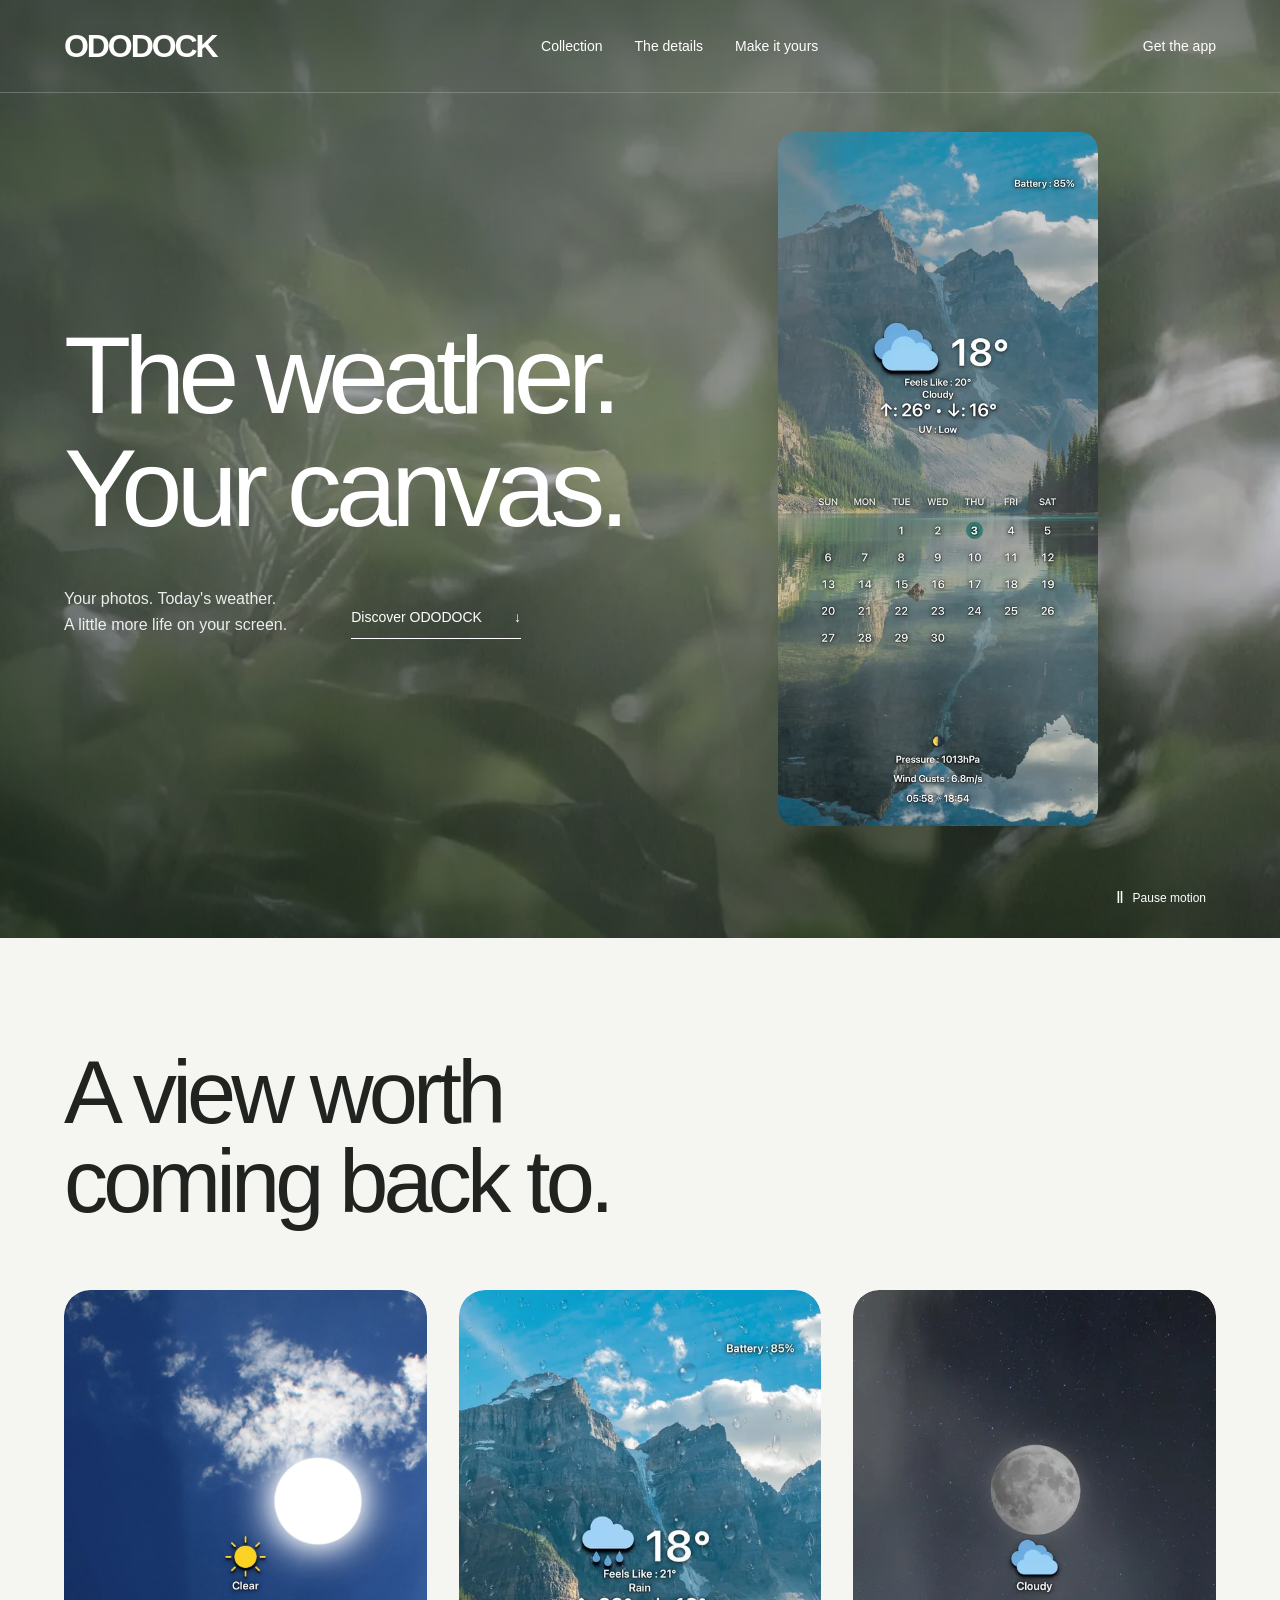
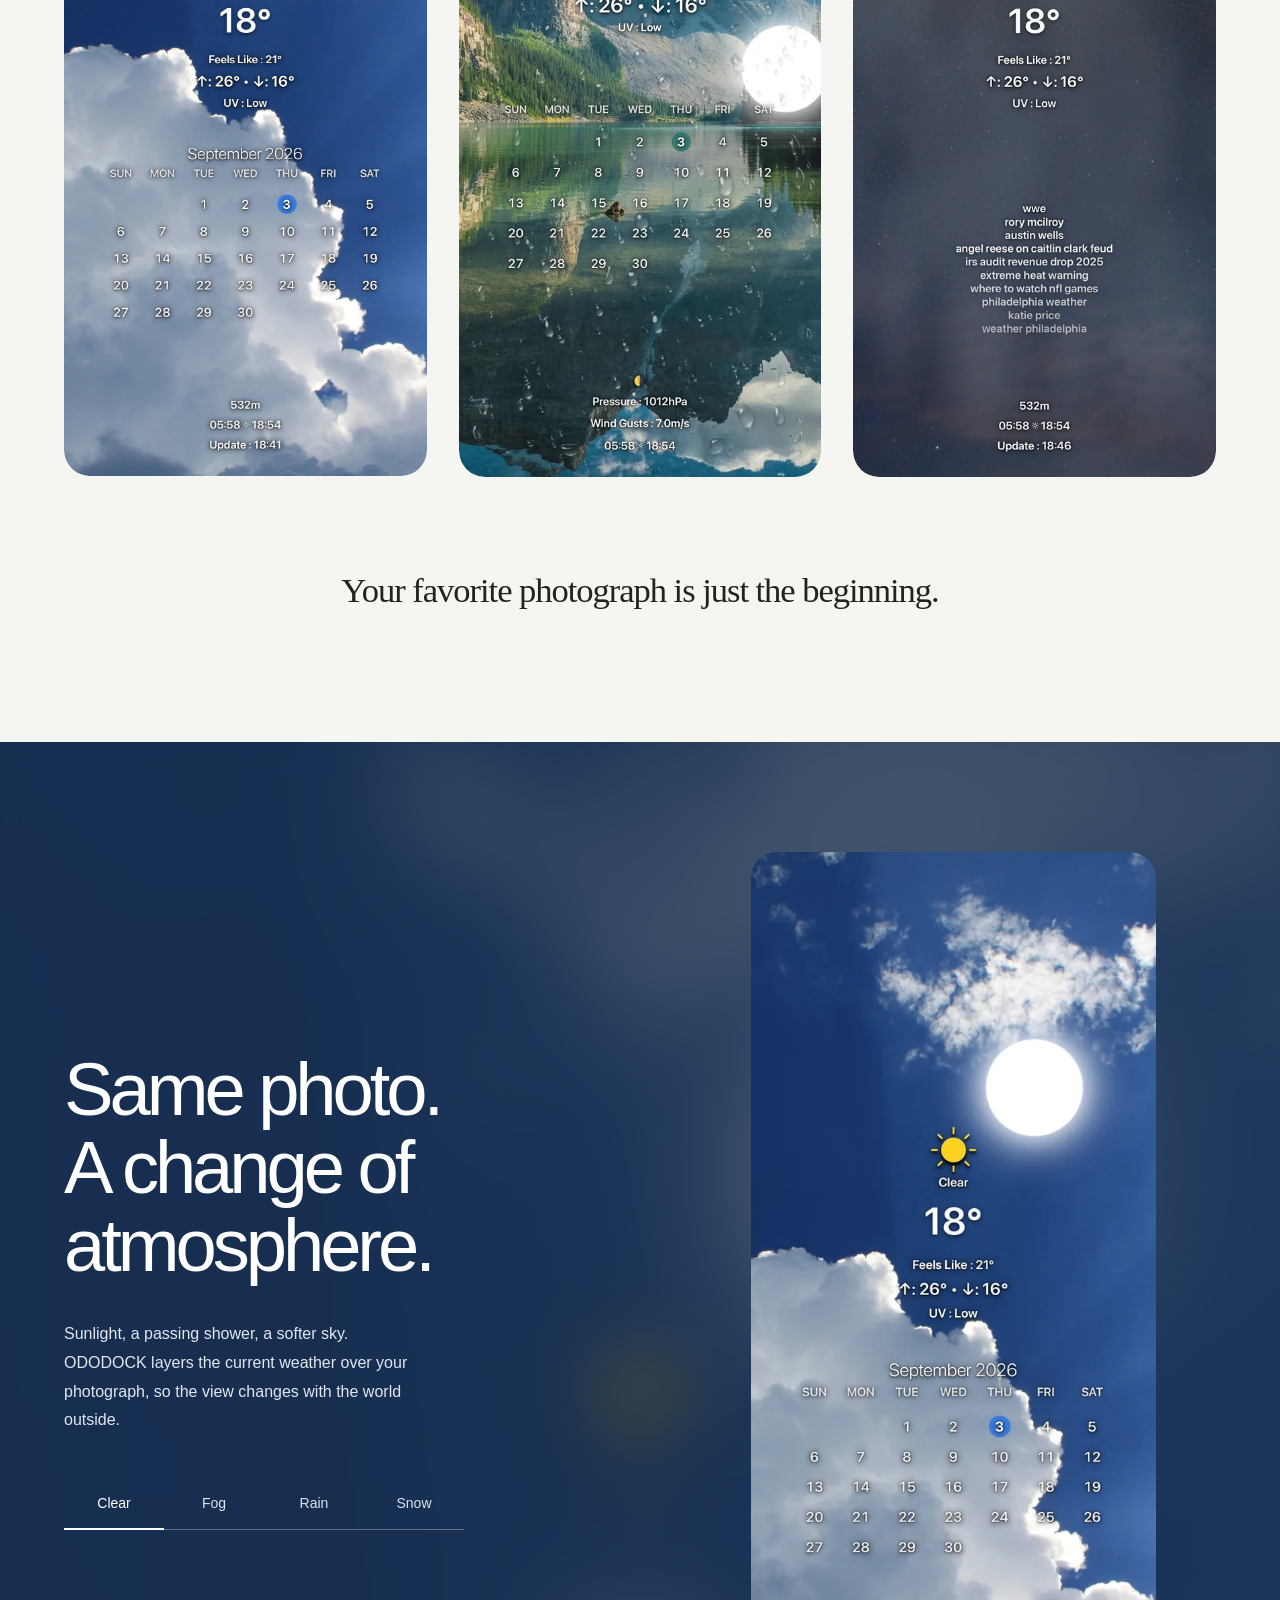
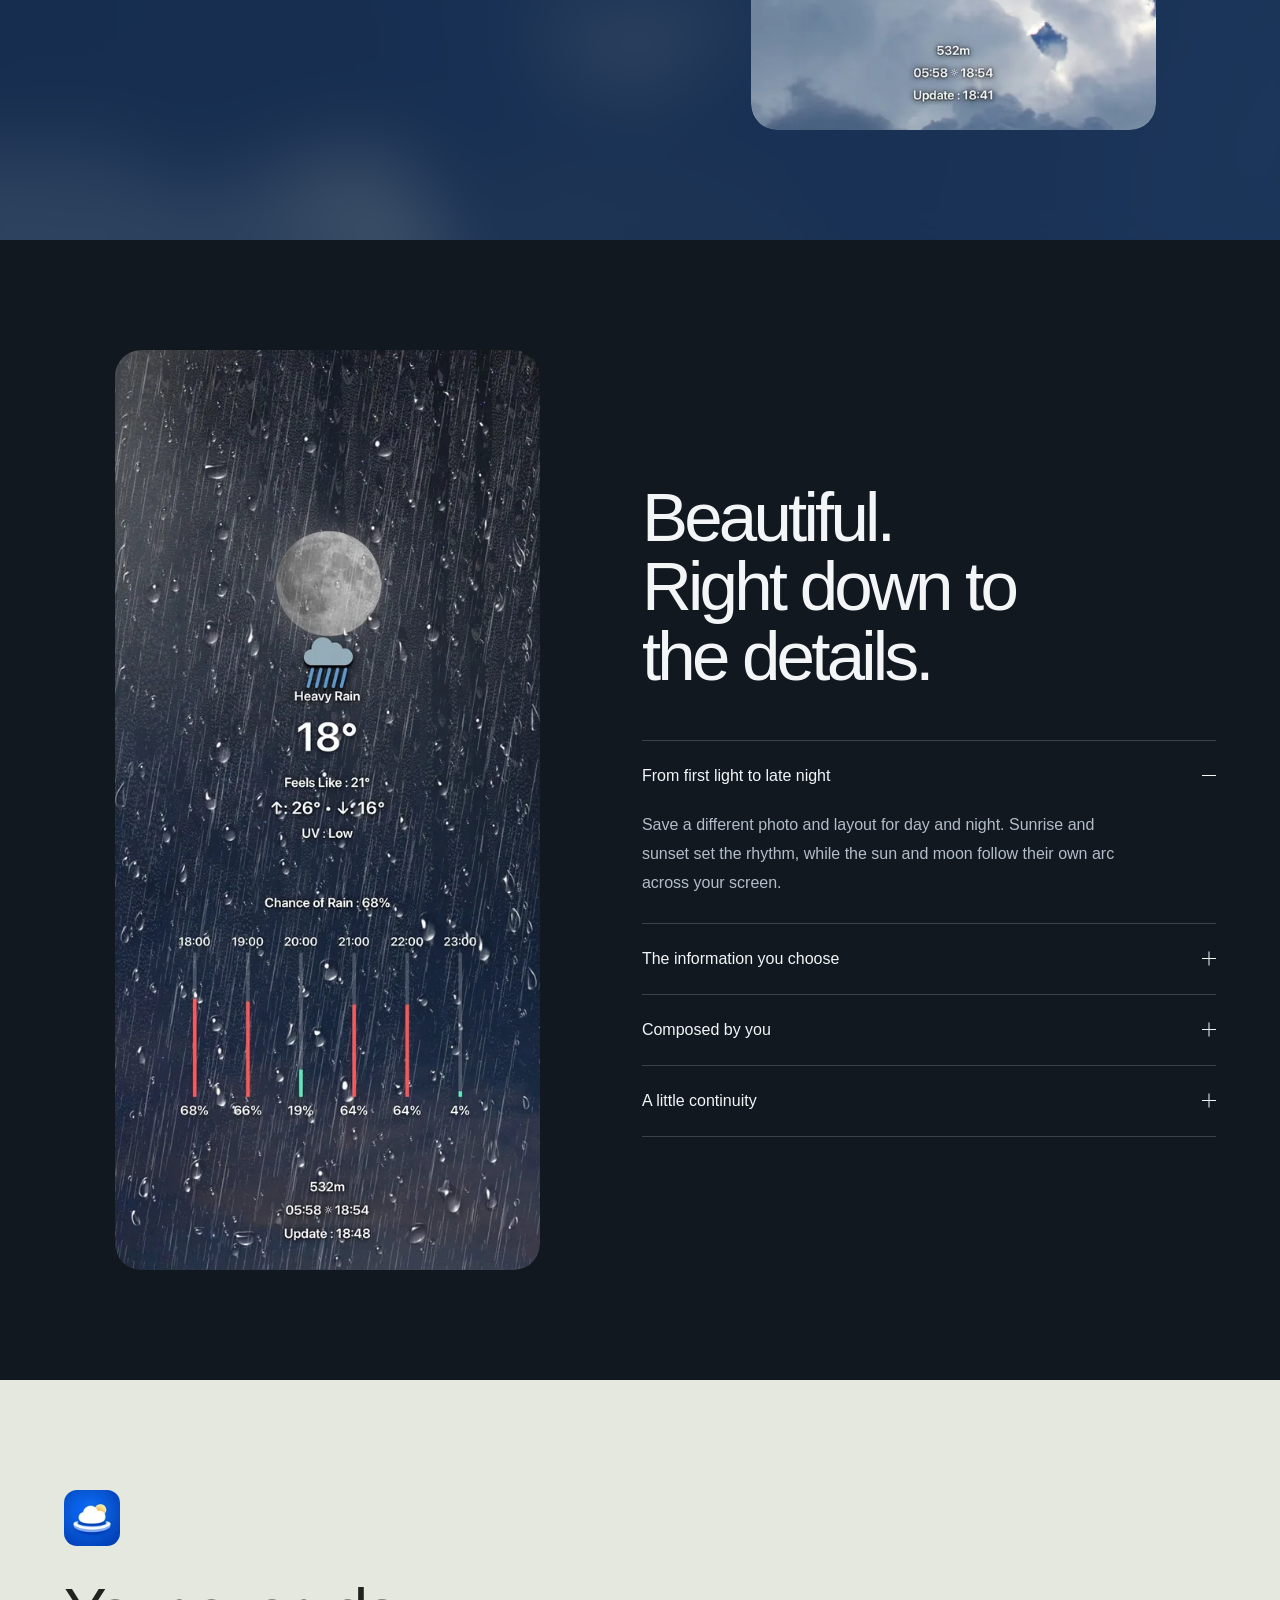
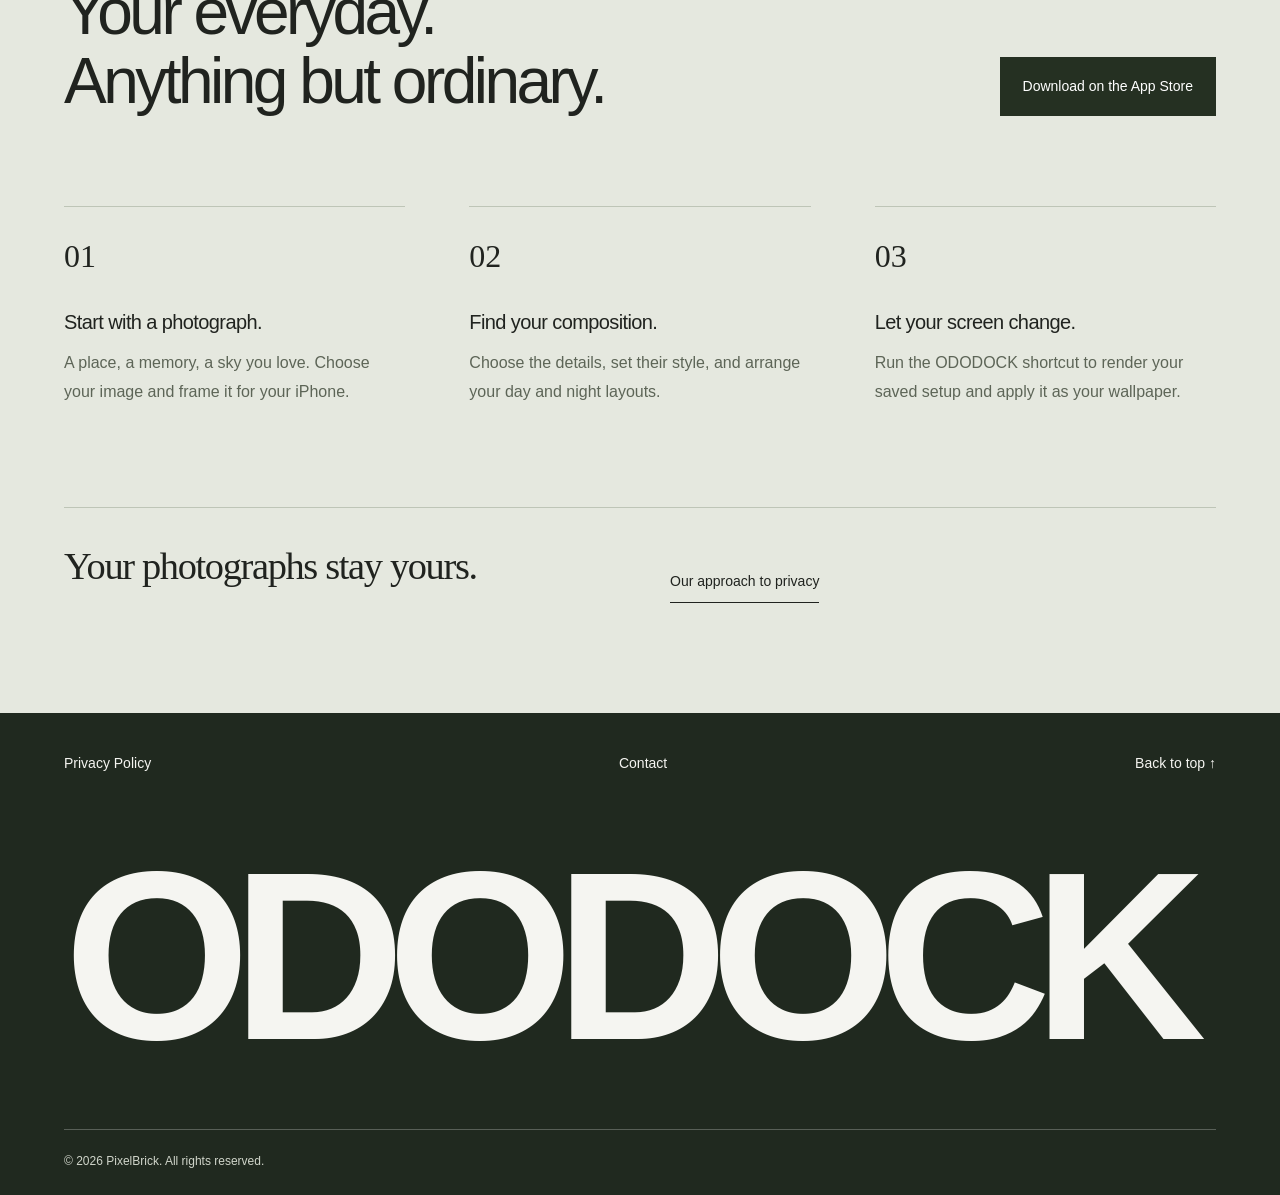
==== commit 31fa37a0: "Add files via upload" ====
--- a/index.html
+++ b/index.html
@@ -18,7 +18,7 @@
     <link rel="icon" href="favicon.svg" type="image/svg+xml" />
     <link rel="apple-touch-icon" href="icon.png" />
     <link rel="preload" href="assets/rain-poster.webp" as="image" />
-    <link rel="stylesheet" href="styles.css?v=10" />
+    <link rel="stylesheet" href="styles.css?v=11" />
     <script src="site.js?v=8" defer=""></script>
   </head>
   <body>
@@ -31,10 +31,10 @@
       </nav>
       <a
         class="nav-cta"
-        href="https://apps.apple.com/app/ododock/id680818762"
+        href="https://apps.apple.com/app/ododock/id6808187622"
         target="_blank"
         rel="noopener noreferrer"
-        >Get the app <span aria-hidden="true">↗</span></a
+        >Get the app</a
       >
       <button
         class="menu-toggle"
@@ -392,10 +392,10 @@
           </h2>
           <a
             class="dark-button"
-            href="https://apps.apple.com/app/ododock/id680818762"
+            href="https://apps.apple.com/app/ododock/id6808187622"
             target="_blank"
             rel="noopener noreferrer"
-            >Download on the App Store <span aria-hidden="true">↗</span></a
+            >Download on the App Store</a
           >
         </div>
         <div class="steps">
@@ -427,9 +427,7 @@
         <div class="privacy-note">
           <p>Your photographs stay yours.</p>
           <div>
-            <a class="text-link" href="privacy.html"
-              >Our approach to privacy <span aria-hidden="true">↗</span></a
-            >
+            <a class="text-link" href="privacy.html">Our approach to privacy</a>
           </div>
         </div>
       </section>
@@ -437,7 +435,7 @@
     <footer class="site-footer">
       <div class="footer-top">
         <a href="privacy.html">Privacy Policy</a
-        ><a href="mailto:brick@pixelbricktek.com">Contact ↗</a
+        ><a href="mailto:brick@pixelbricktek.com">Contact</a
         ><a href="#main">Back to top ↑</a>
       </div>
       <p class="footer-wordmark" aria-hidden="true">ODODOCK</p>
--- a/styles.css
+++ b/styles.css
@@ -141,20 +141,17 @@
   transform: scaleX(1);
 }
 .nav-cta {
-  display: flex;
-  align-items: center;
-  gap: 28px;
-  border: 1px solid #ffffff7a;
-  padding: 11px 19px;
-  border-radius: 30px;
+  display: inline-flex;
+  align-items: center;
+  min-height: 44px;
+  padding: 11px 0;
+  white-space: nowrap;
+  flex-shrink: 0;
   font-size: 14px;
-  transition:
-    background 0.25s,
-    color 0.25s;
+  transition: opacity 0.25s;
 }
 .nav-cta:hover {
-  background: #fff;
-  color: #20231f;
+  opacity: 0.7;
 }
 .menu-toggle {
   display: none;
@@ -486,8 +483,6 @@
   }
   .nav-cta {
     margin-left: auto;
-    padding: 9px 14px;
-    gap: 17px;
     font-size: 12px;
   }
   .menu-toggle {
@@ -957,26 +952,6 @@
   background: transparent;
   text-align: left;
   cursor: zoom-in;
-}
-.art-open:after {
-  content: "View wallpaper ↗";
-  position: absolute;
-  bottom: 14px;
-  right: 14px;
-  padding: 9px 12px;
-  background: #fffffff0;
-  color: #18211c;
-  font-size: 12px;
-  opacity: 0;
-  transform: translateY(5px);
-  transition:
-    opacity 0.25s,
-    transform 0.25s;
-}
-.art-open:hover:after,
-.art-open:focus-visible:after {
-  opacity: 1;
-  transform: none;
 }
 .art-open img {
   transition: filter 0.35s;
@@ -1077,13 +1052,6 @@
   color: var(--ink);
   border-color: var(--line);
 }
-.policy-body .nav-cta {
-  border-color: #75806f;
-}
-.policy-body .nav-cta:hover {
-  background: var(--ink);
-  color: #fff;
-}
 .policy-body .mobile-nav {
   color: white;
 }
@@ -1277,13 +1245,6 @@
   .art-viewer figcaption {
     font-size: 12px;
   }
-  .art-open:after {
-    content: "↗";
-    font-size: 16px;
-    opacity: 1;
-    transform: none;
-    padding: 4px 10px;
-  }
   .policy-page {
     padding-top: 50px;
     padding-bottom: 60px;
@@ -1304,10 +1265,6 @@
   }
   .site-header {
     gap: 8px;
-  }
-  .nav-cta {
-    padding: 9px 11px;
-    gap: 10px;
   }
   .brand {
     font-size: 26px;
@@ -1411,7 +1368,4 @@
   .brand {
     font-size: 24px;
   }
-  .nav-cta > span {
-    display: none;
-  }
-}
+}
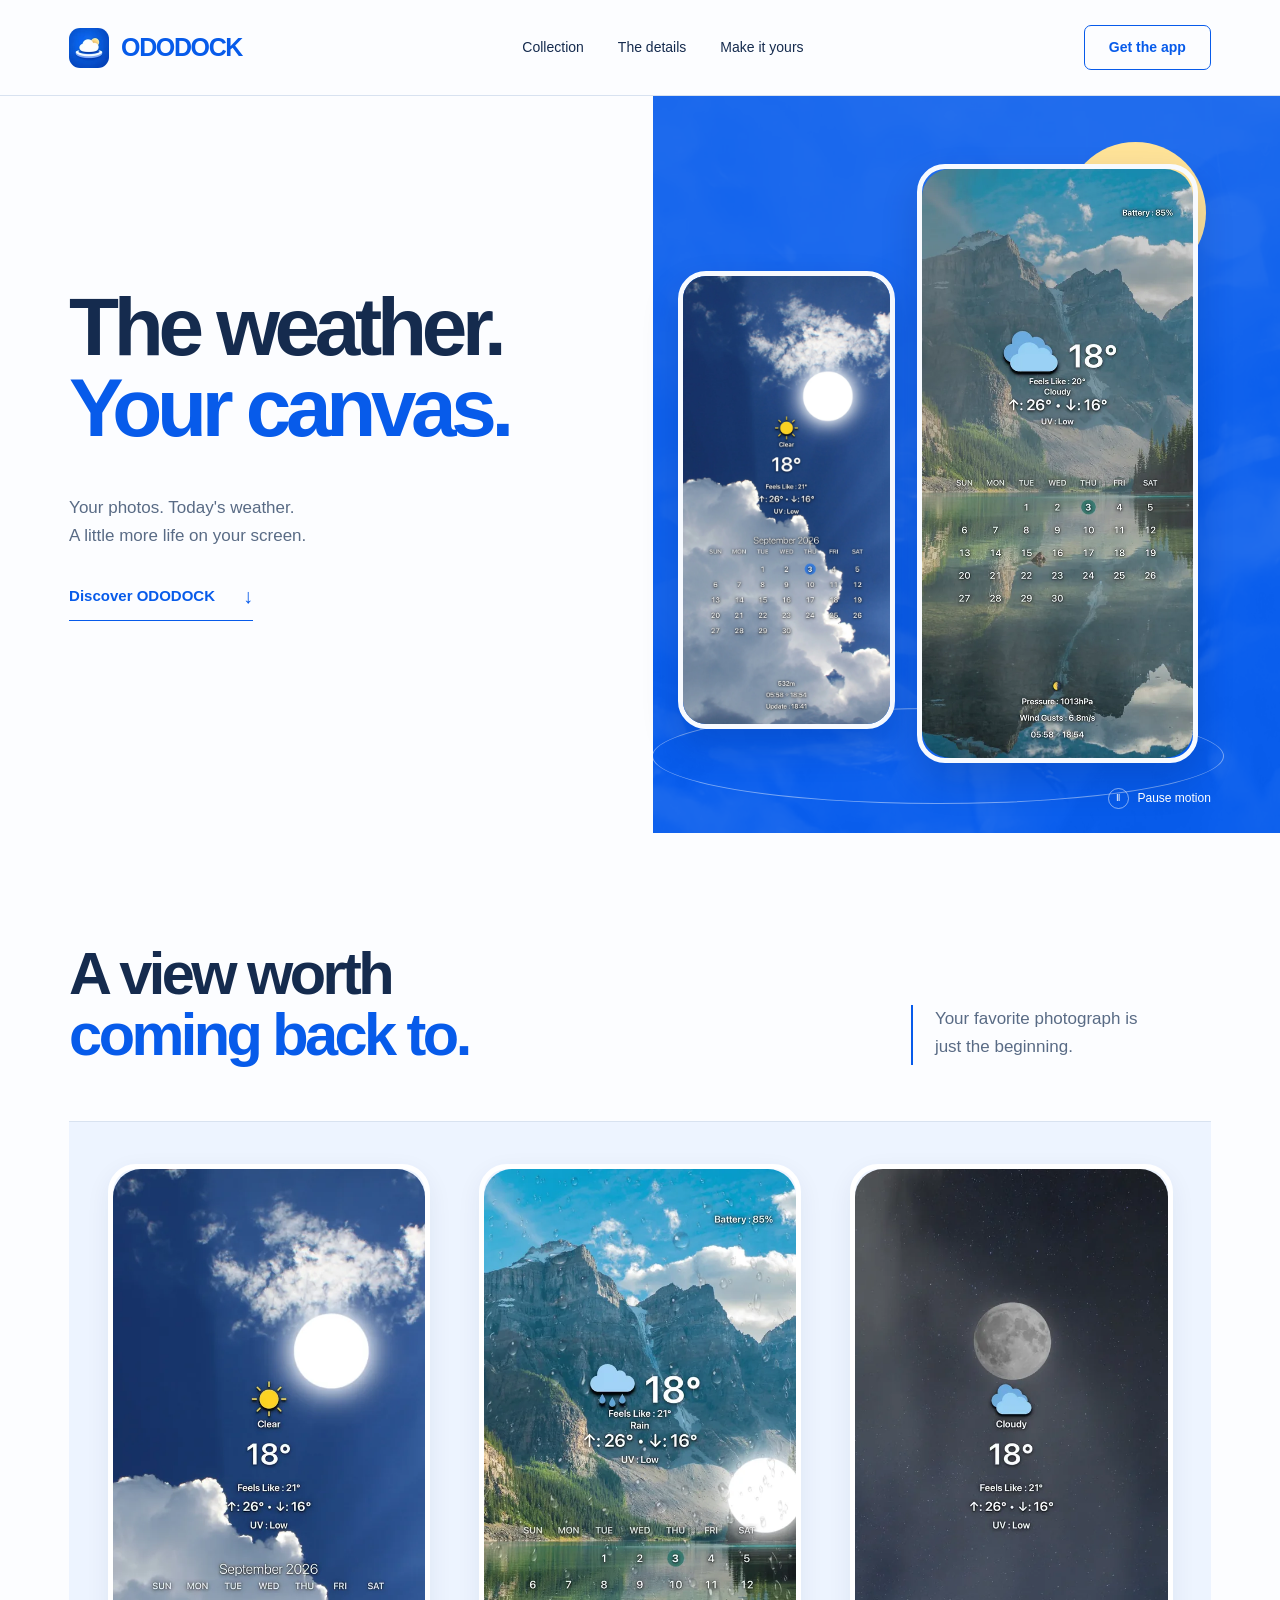
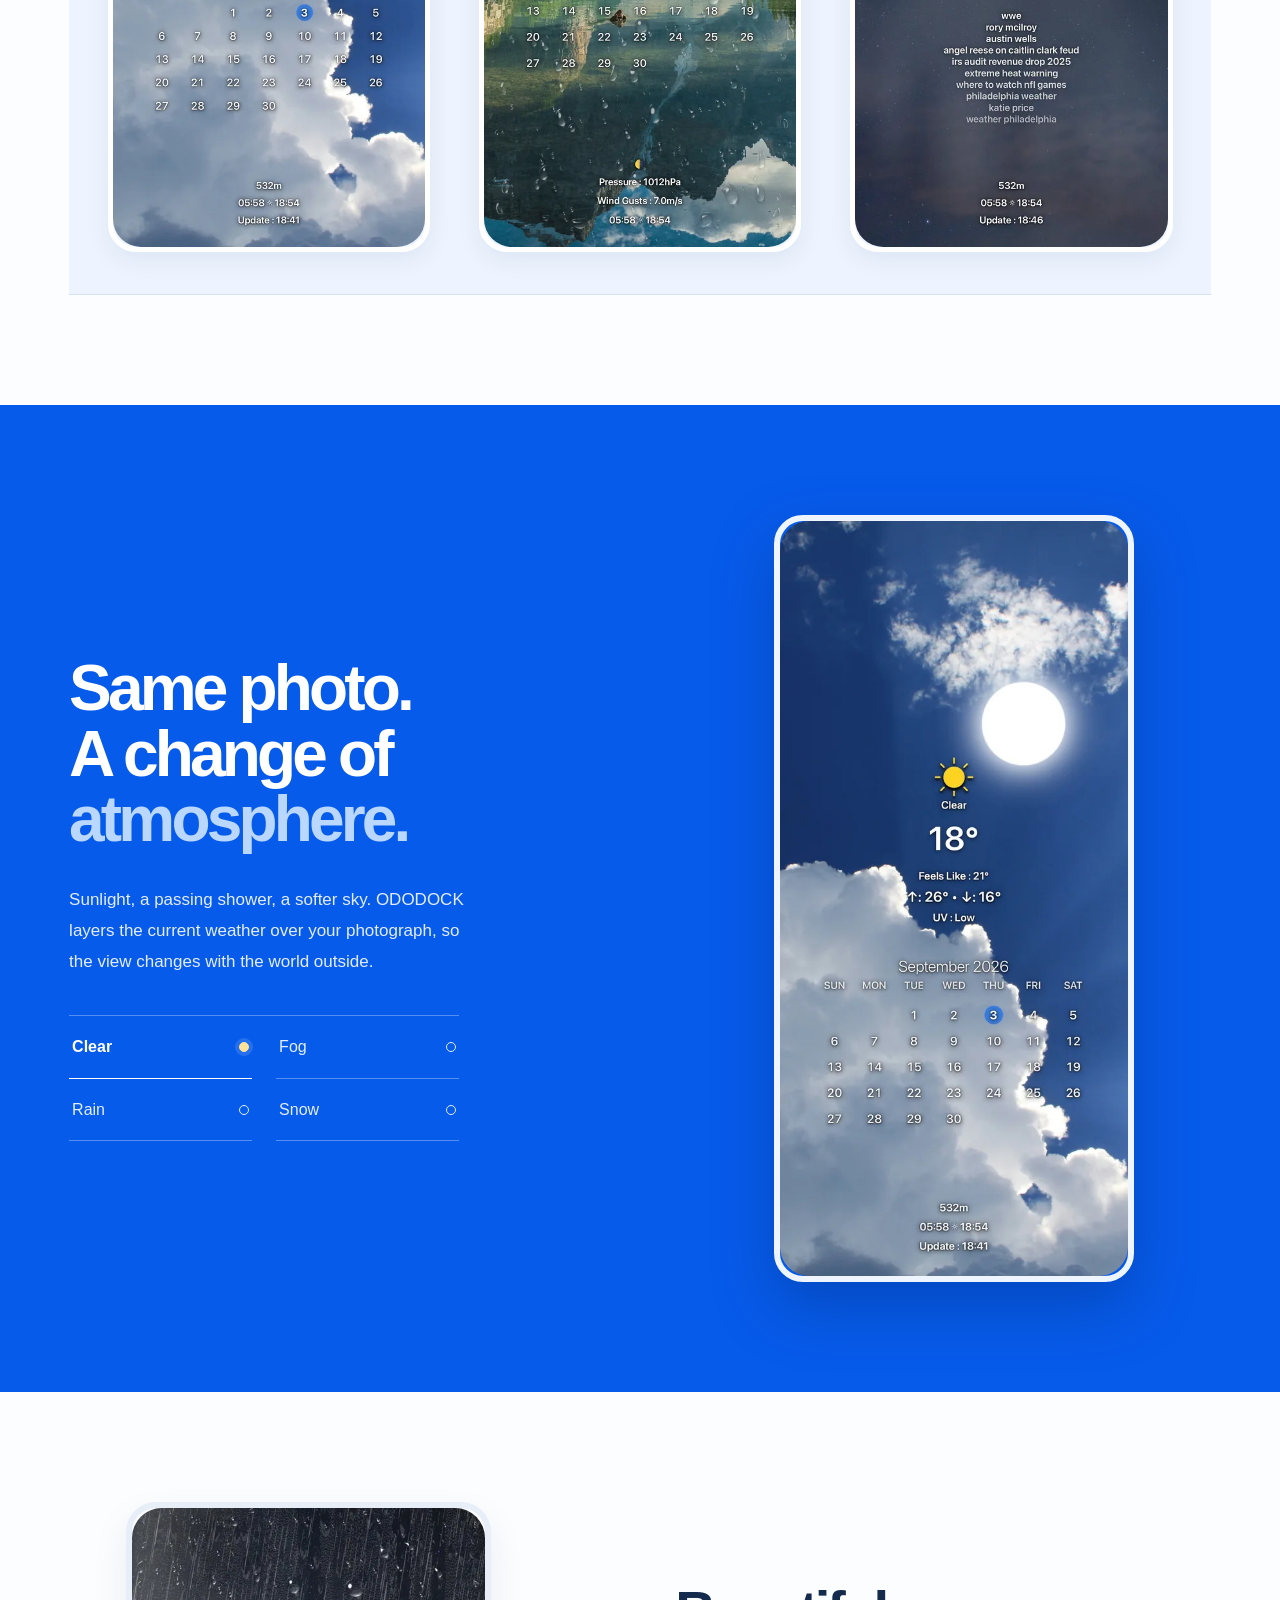
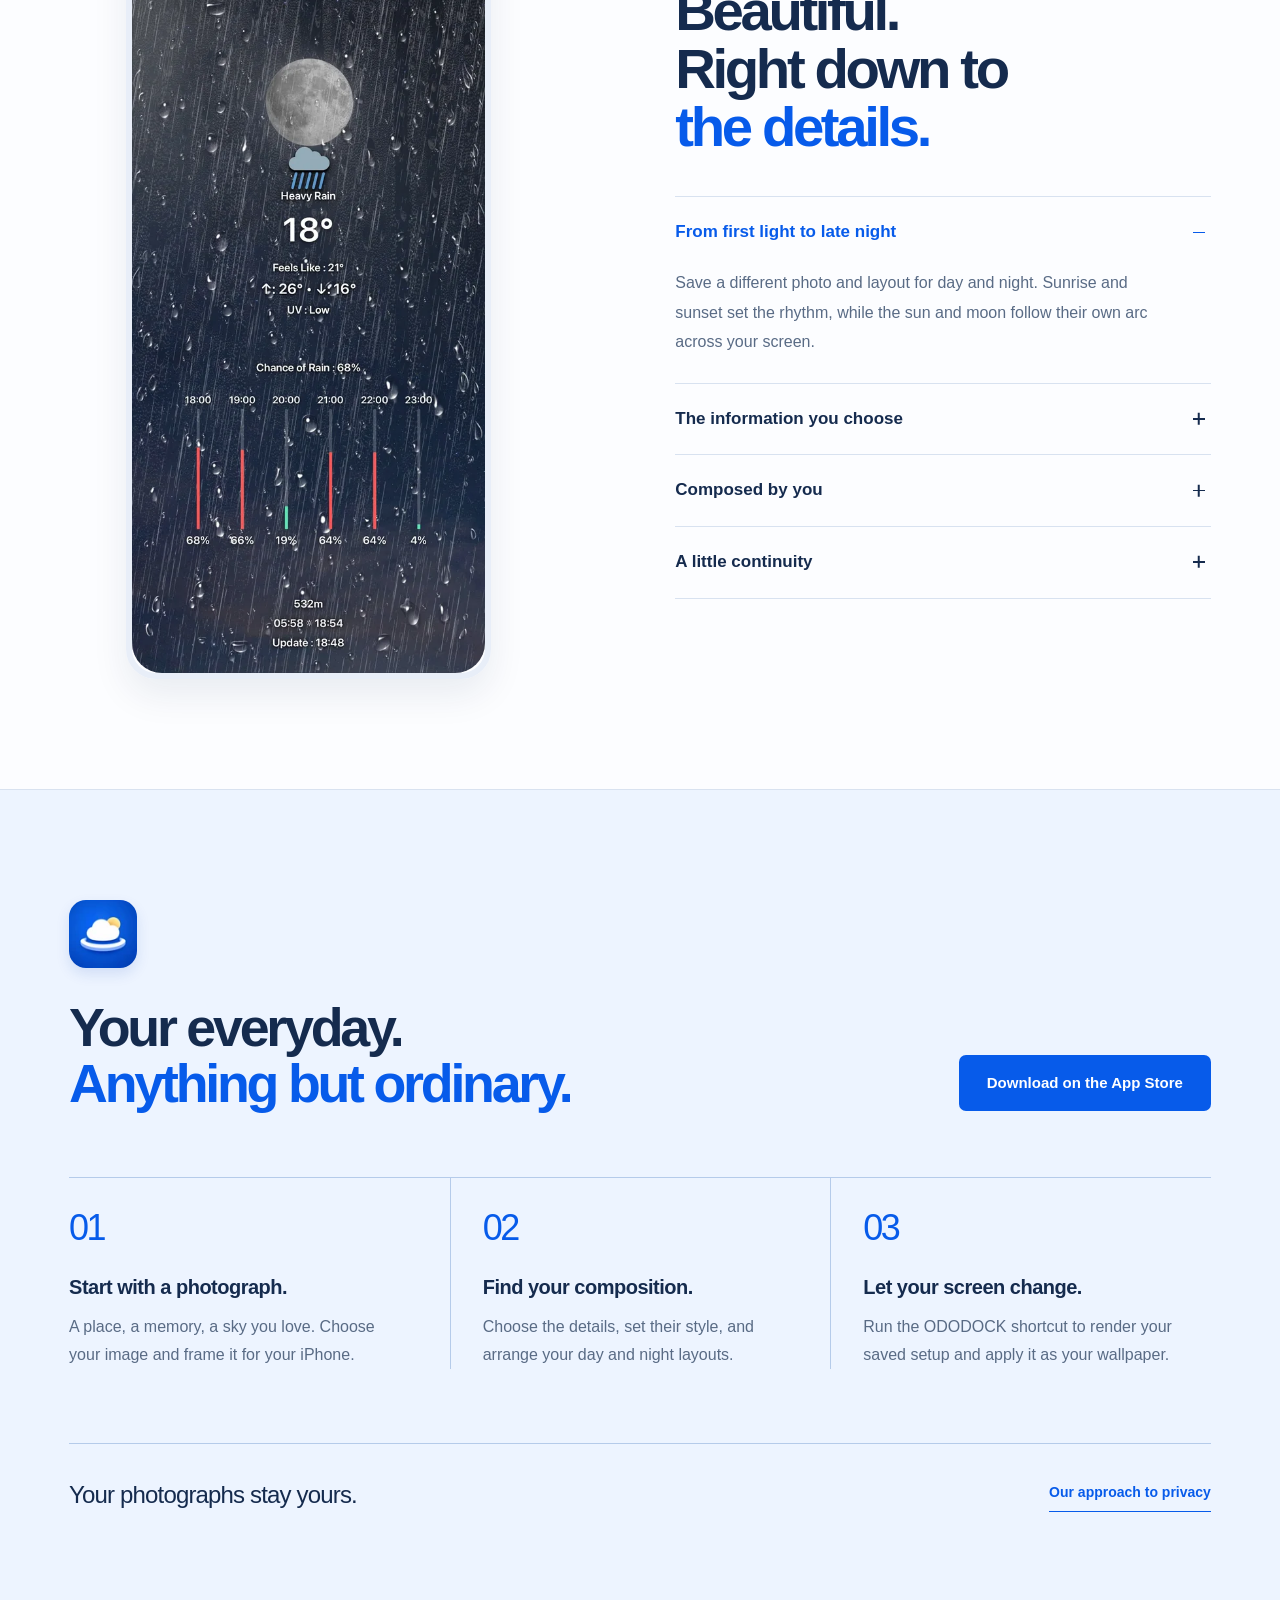
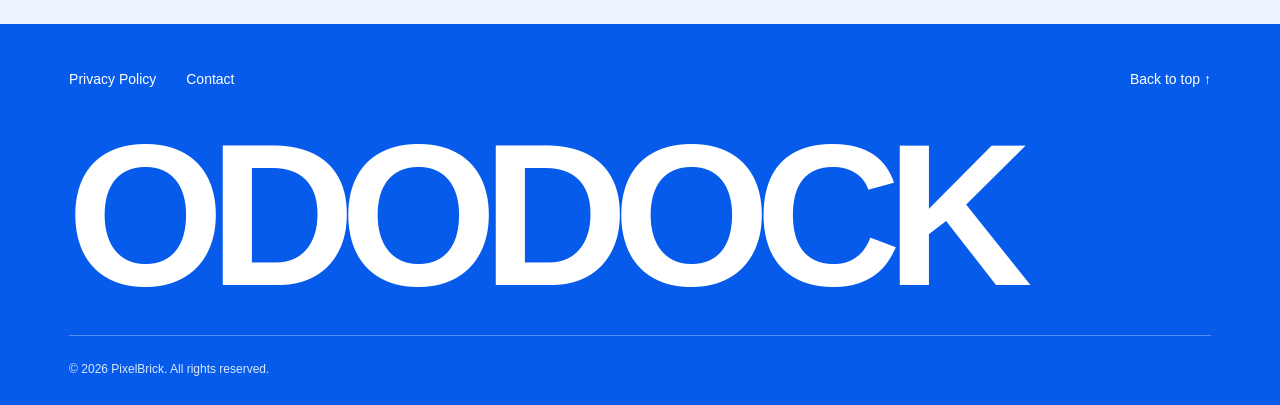
==== commit 9aaff7f1: "Add files via upload" ====
--- a/index.html
+++ b/index.html
@@ -3,7 +3,7 @@
   <head>
     <meta charset="utf-8" />
     <meta name="viewport" content="width=device-width, initial-scale=1" />
-    <meta name="theme-color" content="#18241f" />
+    <meta name="theme-color" content="#075bea" />
     <meta
       name="description"
       content="Your photos. Today's weather. ODODOCK brings the two together in a personal iPhone wallpaper, with changing skies and the details that matter to you."
@@ -18,13 +18,13 @@
     <link rel="icon" href="favicon.svg" type="image/svg+xml" />
     <link rel="apple-touch-icon" href="icon.png" />
     <link rel="preload" href="assets/rain-poster.webp" as="image" />
-    <link rel="stylesheet" href="styles.css?v=11" />
-    <script src="site.js?v=8" defer=""></script>
+    <link rel="stylesheet" href="styles.css?v=14" />
+    <script src="site.js?v=10" defer=""></script>
   </head>
   <body>
     <a class="skip-link" href="#main">Skip to content</a>
     <header class="site-header" data-header="">
-      <a class="brand" href="index.html" aria-label="ODODOCK home">ODODOCK</a>
+      <a class="brand" href="index.html" aria-label="ODODOCK home"><img src="assets/app-icon.webp" width="40" height="40" alt="" />ODODOCK</a>
       <nav class="desktop-nav" aria-label="Main navigation">
         <a href="#collection">Collection</a><a href="#features">The details</a
         ><a href="#how">Make it yours</a>
@@ -85,17 +85,22 @@
               >
             </div>
           </div>
+          <div class="hero-visual">
+            <figure class="hero-companion" aria-hidden="true">
+              <img src="assets/clear-small.webp" srcset="assets/clear-small.webp 540w, assets/clear.webp 1080w" sizes="(max-width: 760px) 35vw, 20vw" width="1080" height="2341" alt="" />
+            </figure>
           <figure class="hero-art">
             <img
               src="assets/alpine-small.webp"
               srcset="assets/alpine-small.webp 540w, assets/alpine.webp 1080w"
-              sizes="(max-width: 760px) 52vw, (max-width: 1400px) 28vw, 350px"
+              sizes="(max-width: 760px) 48vw, (max-width: 1400px) 26vw, 360px"
               width="1080"
               height="2341"
               alt="ODODOCK wallpaper showing weather and a calendar over an alpine lake"
               fetchpriority="high"
             />
           </figure>
+          </div>
         </div>
         <div class="hero-bottom">
           <button
--- a/styles.css
+++ b/styles.css
@@ -1,1371 +1,272 @@
 @charset "UTF-8";
 :root {
-  --paper: #f5f5f1;
-  --ink: #20231f;
-  --muted: #64685e;
-  --line: #d4d7ce;
-  --serif: Georgia, "Times New Roman", serif;
-  --sans: Arial, Helvetica, sans-serif;
-  --gutter: clamp(24px, 5vw, 88px);
-  --ease: cubic-bezier(0.22, 1, 0.36, 1);
-}
-* {
-  box-sizing: border-box;
-}
-html {
-  scroll-behavior: smooth;
-  scroll-padding-top: 90px;
-}
-body {
-  margin: 0;
-  color: var(--ink);
-  background: var(--paper);
-  font-family: var(--sans);
-  font-size: 16px;
-  line-height: 1.5;
-  -webkit-font-smoothing: antialiased;
-}
-button,
-a {
-  -webkit-tap-highlight-color: transparent;
-}
-a {
-  color: inherit;
-  text-decoration: none;
-}
-button {
-  font: inherit;
-  cursor: pointer;
-}
-img {
-  display: block;
-  max-width: 100%;
-  height: auto;
-}
-figure,
-p,
-h1,
-h2,
-h3 {
-  margin: 0;
-}
-button:focus-visible,
-a:focus-visible,
-summary:focus-visible {
-  outline: 2px solid currentColor;
-  outline-offset: 6px;
-}
-button {
-  color: inherit;
-}
-::selection {
-  background: #d9e1c8;
-  color: #162218;
-}
-[hidden] {
-  display: none !important;
-}
-em,
-i {
-  font-style: normal;
-  font-family: var(--serif);
-  font-weight: 400;
-}
-h1,
-h2 {
-  font-weight: 400;
-  letter-spacing: -0.055em;
-  line-height: 1.01;
-}
-.eyebrow {
-  font-size: 12px;
-  letter-spacing: 0.12em;
-  text-transform: uppercase;
-  line-height: 1.6;
-}
-.skip-link {
-  position: fixed;
-  left: 20px;
-  top: -100px;
-  padding: 12px 20px;
-  background: white;
-  color: #111;
-  z-index: 100;
-}
-.skip-link:focus {
-  top: 20px;
-}
-.site-header {
-  position: absolute;
-  top: 0;
-  left: 0;
-  z-index: 30;
-  width: 100%;
-  display: flex;
-  justify-content: space-between;
-  align-items: center;
-  gap: 24px;
-  padding: 24px var(--gutter);
-  color: #fff;
-  border-bottom: 1px solid #ffffff40;
-}
-.brand {
-  font-size: 32px;
-  line-height: 1;
-  font-weight: 700;
-  letter-spacing: -0.065em;
-  white-space: nowrap;
-}
-.desktop-nav {
-  display: flex;
-  gap: 32px;
-  font-size: 14px;
-}
-.desktop-nav a {
-  position: relative;
-  padding: 8px 0;
-}
-.desktop-nav a:after {
-  content: "";
-  position: absolute;
-  bottom: 2px;
-  left: 0;
-  width: 100%;
-  height: 1px;
-  background: currentColor;
-  transform: scaleX(0);
-  transform-origin: left;
-  transition: transform 0.3s;
-}
-.desktop-nav a:hover:after {
-  transform: scaleX(1);
-}
-.nav-cta {
-  display: inline-flex;
-  align-items: center;
-  min-height: 44px;
-  padding: 11px 0;
-  white-space: nowrap;
-  flex-shrink: 0;
-  font-size: 14px;
-  transition: opacity 0.25s;
-}
-.nav-cta:hover {
-  opacity: 0.7;
-}
-.menu-toggle {
-  display: none;
-  background: none;
-  border: 0;
-  width: 44px;
-  height: 44px;
-  padding: 10px;
-}
-.menu-toggle span {
-  display: block;
-  width: 24px;
-  height: 1px;
-  background: currentColor;
-  margin: 6px 0;
-  transition: transform 0.25s;
-}
-.menu-toggle[aria-expanded="true"] span:first-child {
-  transform: translateY(3.5px) rotate(45deg);
-}
-.menu-toggle[aria-expanded="true"] span:last-child {
-  transform: translateY(-3.5px) rotate(-45deg);
-}
-.mobile-nav {
-  position: absolute;
-  top: 100%;
-  left: 0;
-  width: 100%;
-  padding: 20px var(--gutter) 32px;
-  background: #19261f;
-  display: grid;
-  gap: 8px;
-}
-.mobile-nav a {
-  font-size: 24px;
-  padding: 8px 0;
-}
-.hero {
-  position: relative;
-  isolation: isolate;
-  min-height: 800px;
-  min-height: max(780px, 100svh);
-  background: #26352a;
-  color: #fff;
-  overflow: hidden;
-}
-.hero-film,
-.hero-film video,
-.hero-shade {
-  position: absolute;
-  inset: 0;
-  width: 100%;
-  height: 100%;
-}
-.hero-film {
-  z-index: -2;
-}
-.hero-film video {
-  object-fit: cover;
-  object-position: 50% 54%;
-}
-.hero-shade {
-  z-index: -1;
-  background:
-    linear-gradient(90deg, rgba(13, 28, 18, 0.51), rgba(17, 31, 23, 0.12) 90%),
-    linear-gradient(
-      0deg,
-      rgba(9, 19, 12, 0.48),
-      transparent 50%,
-      rgba(10, 22, 15, 0.28)
-    );
-}
-.hero-composition {
-  display: grid;
-  grid-template-columns: minmax(0, 1fr) minmax(0, 0.66fr);
-  align-items: center;
-  gap: clamp(32px, 4vw, 64px);
-  width: min(1180px, calc(100% - var(--gutter) * 2));
-  min-height: inherit;
-  margin: 0 auto;
-  padding: 132px 0 112px;
-}
-.hero-content {
-  min-width: 0;
-}
-.hero-eyebrow {
-  margin-bottom: 40px;
-}
-.hero h1 {
-  font-size: clamp(70px, 8.6vw, 128px);
-  line-height: 1.02;
-  letter-spacing: -0.065em;
-}
-.hero h1 span {
-  letter-spacing: -0.055em;
-}
-.hero-bottom-copy {
-  margin-top: 42px;
-  display: flex;
-  align-items: flex-end;
-  gap: clamp(24px, 5vw, 88px);
-}
-.hero-bottom-copy p {
-  font-size: 16px;
-  line-height: 1.65;
-  color: #ffffffe3;
-}
-.text-link {
-  display: inline-flex;
-  align-items: center;
-  justify-content: space-between;
-  gap: 32px;
-  padding: 10px 0;
-  border-bottom: 1px solid currentColor;
-  font-size: 14px;
-}
-.text-link span {
-  transition: transform 0.25s;
-}
-.text-link:hover span {
-  transform: translateY(3px);
-}
-.hero-art {
-  position: relative;
-  justify-self: start;
-  width: min(100%, clamp(280px, 25vw, 350px));
-  transform: none;
-  animation: art-enter 1.5s var(--ease) both;
-}
-.hero-art img {
-  width: 100%;
-  box-shadow: 0 18px 70px #06130845;
-}
-.hero-art figcaption {
-  display: flex;
-  justify-content: space-between;
-  margin-top: 13px;
-  font-size: 12px;
-  color: #fff;
-}
-.hero-bottom {
-  position: absolute;
-  bottom: 0;
-  left: var(--gutter);
-  right: var(--gutter);
-  padding: 22px 0;
-  display: flex;
-  align-items: center;
-  justify-content: flex-end;
-  gap: 20px;
-  font-size: 12px;
-}
-.scroll-cue {
-  display: flex;
-  gap: 32px;
-}
-.film-toggle {
-  display: inline-flex;
-  align-items: center;
-  gap: 9px;
-  background: none;
-  border: 0;
-  padding: 10px;
-  line-height: 1;
-  font-size: 12px;
-}
-.film-toggle [data-film-symbol] {
-  font-size: 16px;
-}
-.hero-content {
-  animation: copy-enter 1s var(--ease) both;
-}
-@keyframes copy-enter {
-  from {
-    opacity: 0;
-    transform: translateY(20px);
-  }
-  to {
-    opacity: 1;
-    transform: none;
-  }
-}
-@keyframes art-enter {
-  from {
-    opacity: 0;
-    transform: translateY(24px);
-  }
-  to {
-    opacity: 1;
-    transform: translateY(0);
-  }
-}
-.section-pad {
-  padding: 110px var(--gutter);
-}
-.section-top {
-  display: flex;
-  align-items: flex-start;
-  justify-content: space-between;
-  gap: 40px;
-  margin-bottom: 65px;
-}
-.section-aside {
-  max-width: 270px;
-  font-size: 14px;
-  color: var(--muted);
-}
-.collection h2 {
-  font-size: clamp(56px, 6.9vw, 115px);
-  max-width: 1320px;
-  margin: 0 auto 64px;
-}
-.print-grid {
-  display: grid;
-  grid-template-columns: repeat(3, minmax(0, 1fr));
-  gap: clamp(20px, 2.5vw, 40px);
-  max-width: 1320px;
-  margin: 0 auto;
-  align-items: start;
-}
-.art-print {
-  width: 100%;
-  margin: 0;
-}
-.art-print img {
-  width: 100%;
-  background: #dfe3df;
-}
-.art-print figcaption {
-  display: flex;
-  justify-content: space-between;
-  gap: 15px;
-  padding-top: 17px;
-  font-size: 12px;
-  line-height: 1.5;
-}
-.art-print figcaption span:last-child {
-  color: var(--muted);
-  text-align: right;
-  max-width: 110px;
-}
-.collection-note {
-  font-family: var(--serif);
-  font-style: normal;
-  font-size: clamp(24px, 2.7vw, 42px);
-  text-align: center;
-  margin: 88px 0 15px;
-  letter-spacing: -0.03em;
-}
-.site-footer {
-  padding: 40px var(--gutter) 25px;
-  background: #20291f;
-  color: var(--paper);
-  overflow: hidden;
-}
-.footer-top,
-.footer-bottom {
-  display: flex;
-  justify-content: space-between;
-  gap: 20px;
-}
-.footer-top {
-  font-size: 14px;
-}
-.footer-top a:hover {
-  text-decoration: underline;
-  text-underline-offset: 6px;
-}
-.footer-wordmark {
-  font-size: clamp(45px, 18.7vw, 335px);
-  font-weight: 700;
-  letter-spacing: -0.075em;
-  line-height: 1.15;
-  margin: 45px 0 35px;
-  white-space: nowrap;
-}
-.footer-bottom {
-  border-top: 1px solid #ffffff40;
-  padding-top: 22px;
-  font-size: 12px;
-  color: #d0d5ca;
-}
-@media (max-width: 1000px) {
-  .desktop-nav {
-    gap: 20px;
-  }
-  .hero {
-    min-height: 760px;
-  }
-  .hero h1 {
-    font-size: 9vw;
-  }
-  .hero-bottom-copy {
-    display: block;
-  }
-  .hero-bottom-copy .text-link {
-    margin-top: 20px;
-  }
-  .print-grid {
-    gap: 3vw;
-  }
-  .art-print figcaption {
-    display: block;
-  }
-  .art-print figcaption span {
-    display: block;
-  }
-  .art-print figcaption span:last-child {
-    text-align: left;
-    max-width: none;
-    margin-top: 5px;
-  }
-  .section-pad {
-    padding-top: 85px;
-    padding-bottom: 85px;
-  }
+  --blue: #075bea; --blue-deep: #0345bc; --ink: #152b4e; --muted: #596b85;
+  --paper: #fcfdff; --sky: #edf4ff; --line: #d8e2f0;
+  --sans: "Helvetica Neue", Arial, sans-serif;
+  --gutter: clamp(22px, 5.4vw, 104px);
+  --edge: max(var(--gutter), calc((100vw - 1496px) / 2));
+  --ease: cubic-bezier(.22, 1, .36, 1);
+}
+* { box-sizing: border-box; }
+html { scroll-behavior: smooth; scroll-padding-top: 110px; }
+body { margin: 0; color: var(--ink); background: var(--paper); font: 16px/1.6 var(--sans); -webkit-font-smoothing: antialiased; }
+a { color: inherit; text-decoration: none; }
+button { font: inherit; color: inherit; cursor: pointer; }
+a, button, summary { -webkit-tap-highlight-color: transparent; }
+img { display: block; max-width: 100%; height: auto; }
+figure, p, h1, h2, h3 { margin: 0; }
+button:focus-visible, a:focus-visible, summary:focus-visible, [tabindex]:focus-visible { outline: 3px solid #79aaff; outline-offset: 6px; }
+::selection { background: #c9ddff; color: #07367c; }
+[hidden] { display: none !important; }
+h1, h2 { font-weight: 600; letter-spacing: -.06em; line-height: 1.03; }
+h2 { font-size: clamp(44px, 4.65vw, 76px); }
+h2 span { color: var(--blue); }
+.section-pad { padding: 110px var(--edge); }
+.skip-link { position: fixed; z-index: 100; top: -100px; left: 20px; padding: 12px 20px; background: var(--blue); color: white; }
+.skip-link:focus { top: 16px; }
+
+/* Navigation sits outside the photographs. */
+.site-header { position: sticky; z-index: 30; top: 0; display: flex; align-items: center; justify-content: space-between; gap: 28px; height: 96px; padding: 0 var(--edge); background: #fcfdfff5; border-bottom: 1px solid var(--line); backdrop-filter: blur(16px); }
+.brand { display: inline-flex; align-items: center; gap: 12px; font-size: 25px; font-weight: 750; line-height: 1; letter-spacing: -.055em; color: var(--blue); }
+.brand img { width: 40px; height: 40px; border-radius: 11px; }
+.desktop-nav { display: flex; align-items: center; gap: 34px; font-size: 14px; }
+.desktop-nav a { position: relative; padding: 12px 0; }
+.desktop-nav a::after { content: ""; position: absolute; bottom: 5px; left: 0; width: 100%; height: 2px; background: var(--blue); transform: scaleX(0); transform-origin: left; transition: transform .2s var(--ease); }
+.desktop-nav a:hover::after { transform: scaleX(1); }
+.nav-cta { display: inline-flex; align-items: center; justify-content: center; min-height: 44px; padding: 10px 24px; border: 1px solid var(--blue); border-radius: 7px; color: var(--blue); font-size: 14px; font-weight: 600; white-space: nowrap; transition: background .2s, color .2s; }
+.nav-cta:hover { background: var(--blue); color: white; }
+.menu-toggle { display: none; width: 44px; height: 44px; border: 0; background: none; padding: 10px; }
+.menu-toggle span { display: block; width: 24px; height: 2px; margin: 5px 0; background: var(--blue); transition: transform .2s; }
+.menu-toggle[aria-expanded="true"] span:first-child { transform: translateY(3.5px) rotate(45deg); }
+.menu-toggle[aria-expanded="true"] span:last-child { transform: translateY(-3.5px) rotate(-45deg); }
+.mobile-nav { position: absolute; top: 100%; left: 0; right: 0; padding: 20px var(--gutter) 28px; display: grid; background: var(--paper); box-shadow: 0 15px 22px #122b4e12; border-bottom: 1px solid var(--line); }
+.mobile-nav a { padding: 12px 0; color: var(--blue); border-bottom: 1px solid var(--line); font-size: 22px; }
+
+/* Two complete compositions on the icon's blue field. */
+.hero { position: relative; isolation: isolate; overflow: hidden; background: var(--paper); }
+.hero-film { position: absolute; z-index: -2; inset: 0 0 0 51%; overflow: hidden; background: var(--blue); }
+.hero-film video { width: 100%; height: 100%; object-fit: cover; opacity: .16; filter: grayscale(1) contrast(.8); mix-blend-mode: luminosity; }
+.hero-shade { position: absolute; z-index: -1; width: clamp(100px, 11vw, 180px); height: clamp(100px, 11vw, 180px); top: 46px; right: 5.8%; border-radius: 50%; background: #ffe398; }
+.hero-composition { display: grid; grid-template-columns: 1fr 1fr; align-items: center; gap: clamp(40px, 4vw, 76px); padding: 46px var(--edge) 60px; margin: auto; }
+.hero-content { position: relative; z-index: 2; padding-bottom: 8px; }
+.hero h1 { font-size: clamp(68px, 6.4vw, 120px); line-height: .99; letter-spacing: -.065em; font-weight: 600; }
+.hero h1 span { color: var(--blue); }
+.hero-bottom-copy { margin-top: 46px; }
+.hero-bottom-copy p { font-size: clamp(17px, 1.32vw, 22px); line-height: 1.65; color: var(--muted); }
+.text-link { display: inline-flex; align-items: center; gap: 28px; font-size: 15px; font-weight: 600; border-bottom: 1px solid currentColor; padding-bottom: 8px; color: var(--blue); }
+.hero .text-link { margin-top: 30px; }
+.text-link span { font-size: 20px; transition: transform .2s; }
+.text-link:hover span { transform: translateY(3px); }
+.hero-visual { position: relative; display: grid; width: min(100%, 520px); justify-self: center; grid-template-columns: .77fr 1fr; align-items: center; gap: clamp(16px, 1.7vw, 28px); padding: 22px 0 10px; }
+.hero-visual::after { content: ""; position: absolute; z-index: -1; left: -5%; right: -5%; bottom: -5%; height: 15%; border: 1px solid #ffffff70; border-radius: 50%; }
+.hero-companion { align-self: end; margin-bottom: 34px; }
+.hero-companion img, .hero-art .art-open { border: 5px solid #f7faff; border-radius: 28px; box-shadow: 0 18px 36px #03226630; }
+.hero-art { position: relative; margin: 0; }
+.hero-art img { width: 100%; border-radius: 22px; }
+.hero-bottom { position: absolute; bottom: 16px; right: var(--edge); }
+.film-toggle { display: flex; align-items: center; gap: 9px; border: 0; background: transparent; padding: 8px 0 8px 16px; color: white; font-size: 12px; }
+.film-toggle > span:first-child { width: 21px; height: 21px; display: grid; place-items: center; border: 1px solid #ffffff80; border-radius: 50%; font-size: 9px; }
+
+/* Evenly spaced, full-height images; the small-screen rail keeps them readable. */
+.collection { display: grid; grid-template-columns: 1fr 300px; gap: 56px 60px; }
+.collection h2 { grid-column: 1; }
+.collection-note { grid-column: 2; grid-row: 1; align-self: end; max-width: 230px; padding: 0 0 4px 22px; border-left: 2px solid var(--blue); color: var(--muted); font-size: 17px; line-height: 1.65; }
+.print-grid { grid-column: 1 / -1; display: grid; grid-template-columns: repeat(3, minmax(0, 1fr)); align-items: start; gap: clamp(24px, 3.8vw, 64px); padding: 42px clamp(18px, 3vw, 48px); background: var(--sky); border-top: 1px solid var(--line); border-bottom: 1px solid var(--line); }
+.art-print { min-width: 0; }
+.art-open { position: relative; display: block; width: 100%; padding: 0; border: 0; border-radius: 24px; background: transparent; cursor: zoom-in; transition: box-shadow .25s, transform .25s var(--ease); }
+.art-open img { width: 100%; height: auto; border-radius: inherit; }
+.art-print .art-open { border: 5px solid white; border-radius: 28px; box-shadow: 0 8px 24px #102b5212; }
+.art-open::after { content: ""; position: absolute; width: 14px; height: 14px; right: 15px; bottom: 15px; border: 1.5px solid white; border-radius: 3px; opacity: 0; box-shadow: 0 0 0 6px #071b4590; background: linear-gradient(90deg, transparent 45%, white 45% 55%, transparent 55%) center / 8px 8px no-repeat, linear-gradient(transparent 45%, white 45% 55%, transparent 55%) center / 8px 8px no-repeat; transition: opacity .2s; }
+.art-open:hover::after, .art-open:focus-visible::after { opacity: 1; }
+@media (hover: hover) { .art-print .art-open:hover { transform: translateY(-5px); box-shadow: 0 16px 32px #102b5224; } }
+
+.weather-study { position: relative; display: grid; grid-template-columns: 1fr 1fr; align-items: center; gap: 9vw; background: var(--blue); color: white; }
+.study-atmosphere { display: none; }
+.study-copy h2 { font-size: clamp(48px, 5vw, 82px); }
+.study-copy h2 span { color: #b9d7ff; }
+.study-description { max-width: 410px; margin-top: 32px; font-size: 17px; line-height: 1.8; color: #e3edff; }
+.weather-tabs { display: grid; grid-template-columns: repeat(2, 1fr); gap: 0 24px; max-width: 390px; margin-top: 38px; border-top: 1px solid #ffffff50; }
+.weather-tabs button { display: flex; align-items: center; justify-content: space-between; padding: 18px 3px; border: 0; border-bottom: 1px solid #ffffff50; background: none; color: #e4efff; text-align: left; font-size: 16px; }
+.weather-tabs button::after { content: ""; width: 8px; height: 8px; border: 1px solid currentColor; border-radius: 50%; }
+.weather-tabs button[aria-selected="true"] { color: white; font-weight: 700; border-bottom-color: white; }
+.weather-tabs button[aria-selected="true"]::after { background: #ffe398; border-color: #ffe398; box-shadow: 0 0 0 4px #ffffff20; }
+.weather-tabs button:hover { color: white; }
+.study-stage { width: min(100%, 360px); justify-self: center; }
+.weather-panel { margin: 0; animation: reveal .32s var(--ease); }
+.weather-panel .art-open { border: 6px solid #ffffffef; border-radius: 29px; box-shadow: 0 25px 60px #00308165; }
+@keyframes reveal { from { opacity: .4; transform: translateY(7px); } to { opacity: 1; transform: translateY(0); } }
+
+.details-layout { display: grid; grid-template-columns: 1fr 1.12fr; gap: clamp(64px, 10vw, 180px); align-items: center; }
+.detail-photo { width: min(100%, 365px); justify-self: center; padding: 0; }
+.detail-photo .art-open { border: 6px solid #e8eef8; border-radius: 30px; box-shadow: 0 16px 36px #122b4e14; }
+.details-copy h2 { font-size: clamp(46px, 4.4vw, 70px); }
+.detail-list { margin-top: 40px; border-top: 1px solid var(--line); }
+.detail-list details { border-bottom: 1px solid var(--line); }
+.detail-list summary { display: flex; justify-content: space-between; align-items: center; gap: 22px; padding: 23px 0; list-style: none; cursor: pointer; font-size: 17px; font-weight: 600; line-height: 1.45; }
+.detail-list summary::-webkit-details-marker { display: none; }
+.detail-list summary:hover, .detail-list details[open] summary { color: var(--blue); }
+.detail-plus { position: relative; display: block; flex: 0 0 24px; height: 24px; }
+.detail-plus::before, .detail-plus::after { content: ""; position: absolute; background: currentColor; width: 12px; height: 1.5px; top: 11px; left: 6px; }
+.detail-plus::after { transform: rotate(90deg); transition: transform .2s; }
+details[open] .detail-plus::after { transform: rotate(0); }
+.detail-list details p { padding: 0 32px 26px 0; color: var(--muted); font-size: 16px; line-height: 1.85; }
+
+.how-section { background: var(--sky); border-top: 1px solid var(--line); }
+.section-top { margin-bottom: 32px; }
+.app-icon { width: 68px; height: 68px; border-radius: 17px; box-shadow: 0 6px 14px #0542b21f; }
+.how-heading { display: flex; justify-content: space-between; align-items: flex-end; gap: 44px; }
+.how-heading h2 { font-size: clamp(44px, 4.2vw, 70px); }
+.dark-button { display: inline-flex; flex-shrink: 0; align-items: center; justify-content: center; min-height: 56px; padding: 16px 28px; border-radius: 7px; background: var(--blue); color: white; font-size: 15px; font-weight: 600; transition: background .2s, transform .2s; }
+.dark-button:hover { background: var(--blue-deep); transform: translateY(-2px); }
+.steps { display: grid; grid-template-columns: repeat(3, minmax(0, 1fr)); gap: 0; margin-top: 66px; border-top: 1px solid #b5cbea; }
+.steps article { padding: 32px 32px 0 0; }
+.steps article + article { padding-left: 32px; border-left: 1px solid #b5cbea; }
+.step-number { display: block; font-size: 36px; font-weight: 400; letter-spacing: -.07em; color: var(--blue); line-height: 1; }
+.steps h3 { margin: 28px 0 12px; font-size: 20px; line-height: 1.35; letter-spacing: -.025em; font-weight: 600; }
+.steps p { max-width: 320px; font-size: 16px; line-height: 1.75; color: var(--muted); }
+.privacy-note { display: flex; justify-content: space-between; align-items: center; gap: 30px; margin-top: 74px; padding-top: 32px; border-top: 1px solid #b5cbea; }
+.privacy-note > p { font-size: 24px; letter-spacing: -.035em; }
+.privacy-note .text-link { font-size: 14px; }
+.site-footer { padding: 44px var(--edge) 26px; background: var(--blue); color: white; overflow: hidden; }
+.footer-top { display: flex; gap: 30px; font-size: 14px; }
+.footer-top a:last-child { margin-left: auto; }
+.footer-top a:hover { text-decoration: underline; text-underline-offset: 5px; }
+.footer-wordmark { margin: 44px 0 38px; font-size: clamp(58px, 15.8vw, 278px); line-height: .8; font-weight: 750; letter-spacing: -.075em; margin-left: -.01em; }
+.footer-bottom { padding-top: 24px; border-top: 1px solid #ffffff4d; color: #d9e8ff; font-size: 12px; }
+
+/* Entire-composition viewing, with a separate readable zoom. */
+.art-viewer { position: fixed; inset: 0; width: 100%; max-width: none; height: 100dvh; max-height: none; margin: 0; padding: 14px 32px 22px; border: 0; background: #071a33f7; color: white; overflow: hidden; }
+.art-viewer[open] { display: flex; flex-direction: column; gap: 12px; }
+.art-viewer::backdrop { background: #071a33; }
+.viewer-toolbar { display: flex; justify-content: flex-end; flex: 0 0 auto; }
+.viewer-toolbar button, .viewer-controls button { display: inline-flex; align-items: center; justify-content: center; gap: 14px; min-height: 44px; padding: 8px 14px; border: 1px solid transparent; border-radius: 5px; background: none; color: white; font-size: 14px; }
+.viewer-toolbar button span { font-size: 28px; line-height: 1; }
+.viewer-toolbar button:hover, .viewer-controls button:hover { border-color: #ffffff55; }
+.art-viewer figure { display: flex; flex: 1 1 auto; align-items: center; justify-content: center; min-height: 0; margin: 0; overflow: auto; overscroll-behavior: contain; }
+.art-viewer figure img { flex: 0 0 auto; height: 100%; width: auto; max-width: 100%; max-height: 100%; object-fit: contain; border-radius: 16px; cursor: zoom-in; }
+.art-viewer.is-zoomed figure { display: block; text-align: center; }
+.art-viewer.is-zoomed figure img { display: block; width: clamp(640px, 65vw, 900px); height: auto; max-width: none; max-height: none; margin: 0 auto; cursor: zoom-out; }
+.viewer-controls { display: flex; justify-content: space-between; align-items: center; gap: 20px; width: min(100%, 560px); margin: 0 auto; flex: 0 0 auto; font-size: 12px; color: #bdcee6; }
+.viewer-thumbs { display: flex; flex: 0 0 auto; gap: 8px; width: max-content; max-width: 100%; padding: 3px; margin: 0 auto; overflow-x: auto; scrollbar-width: thin; }
+.viewer-thumbs button { flex: 0 0 34px; width: 34px; padding: 2px; border: 1px solid transparent; border-radius: 5px; background: none; opacity: .5; }
+.viewer-thumbs img { width: 100%; border-radius: 3px; }
+.viewer-thumbs button[aria-current="true"] { opacity: 1; border-color: #a9caff; }
+.viewer-thumbs button:hover { opacity: 1; }
+.viewer-open { overflow: hidden; }
+
+.policy-page { max-width: 1340px; margin: 0 auto; padding: 78px var(--gutter) 100px; }
+.policy-hero { display: flex; align-items: flex-end; justify-content: space-between; gap: 40px; padding: 20px 0 56px; border-bottom: 2px solid var(--blue); }
+.policy-hero h1 { font-size: clamp(50px, 6vw, 88px); color: var(--blue); }
+.policy-hero p { flex-shrink: 0; font-size: 13px; color: var(--muted); }
+.policy-card { max-width: 760px; margin-left: auto; padding-top: 12px; }
+.policy-card section { padding: 36px 0; border-bottom: 1px solid var(--line); }
+.policy-card section:last-child { border: 0; }
+.policy-card h2 { margin-bottom: 26px; font-size: 28px; letter-spacing: -.035em; line-height: 1.25; }
+.policy-card h3 { margin: 28px 0 14px; color: var(--blue); font-size: 18px; font-weight: 600; }
+.policy-card p { margin: 14px 0; color: var(--muted); font-size: 16px; line-height: 1.9; }
+.policy-card a { color: var(--blue); text-decoration: underline; text-underline-offset: 4px; overflow-wrap: anywhere; }
+
+@media (max-width: 1100px) {
+  .site-header { height: 84px; gap: 20px; }
+  .desktop-nav { gap: 22px; font-size: 13px; }
+  .hero-composition { gap: 40px; padding-top: 58px; padding-bottom: 70px; }
+  .hero h1 { font-size: clamp(57px, 6.5vw, 72px); }
+  .hero-visual { grid-template-columns: .68fr 1fr; gap: 14px; }
+  .hero-companion img, .hero-art .art-open { border-width: 4px; border-radius: 19px; }
+  .hero-art img { border-radius: 15px; }
+  .hero-bottom-copy { margin-top: 30px; }
+  .section-pad { padding-top: 80px; padding-bottom: 80px; }
+  .collection { gap: 40px; grid-template-columns: 1fr 230px; }
+  .print-grid { gap: 24px; padding: 30px 24px; }
+  .art-print .art-open { border-width: 4px; border-radius: 21px; }
+  .weather-study { gap: 70px; }
+  .study-stage { max-width: 315px; }
+  .details-layout { gap: 60px; }
+  .details-copy h2 { font-size: 48px; }
+  .detail-list summary { font-size: 16px; padding: 20px 0; }
+  .how-heading { display: block; }
+  .dark-button { margin-top: 30px; }
+  .steps article { padding-right: 22px; }
+  .steps article + article { padding-left: 22px; }
 }
 @media (max-width: 760px) {
-  .site-header {
-    padding-top: 18px;
-    padding-bottom: 18px;
-    gap: 16px;
-  }
-  .brand {
-    font-size: 29px;
-  }
-  .desktop-nav {
-    display: none;
-  }
-  .nav-cta {
-    margin-left: auto;
-    font-size: 12px;
-  }
-  .menu-toggle {
-    display: block;
-  }
-  .hero {
-    min-height: 900px;
-    min-height: max(880px, 100svh);
-  }
-  .hero-composition {
-    grid-template-columns: minmax(0, 0.85fr) minmax(0, 1.15fr);
-    column-gap: 20px;
-    row-gap: 0;
-    align-content: center;
-    padding: 148px 0 105px;
-  }
-  .hero-content {
-    display: contents;
-  }
-  .hero h1 {
-    grid-column: 1 / -1;
-    font-size: clamp(62px, 11.8vw, 88px);
-  }
-  .hero-eyebrow {
-    grid-column: 1 / -1;
-    font-size: 11px;
-    letter-spacing: 0.08em;
-    margin-bottom: 30px;
-  }
-  .hero-bottom-copy {
-    grid-column: 1;
-    grid-row: 2;
-    align-self: start;
-    margin-top: 46px;
-    max-width: none;
-  }
-  .hero-bottom-copy p {
-    font-size: 14px;
-  }
-  .hero-bottom-copy .text-link {
-    margin-top: 14px;
-    gap: 14px;
-    font-size: 14px;
-  }
-  .hero-art {
-    grid-column: 2;
-    grid-row: 2;
-    align-self: start;
-    width: 100%;
-    max-width: 290px;
-    margin-top: 40px;
-  }
-  .hero-art figcaption {
-    font-size: 11px;
-    gap: 5px;
-  }
-  .hero-art figcaption span:last-child {
-    display: none;
-  }
-  .hero-bottom {
-    font-size: 11px;
-    gap: 10px;
-  }
-  .hero-bottom > span {
-    max-width: 90px;
-  }
-  .scroll-cue {
-    gap: 10px;
-  }
-  .film-toggle {
-    font-size: 11px;
-    padding: 10px 0;
-  }
-  .section-top {
-    margin-bottom: 48px;
-    gap: 24px;
-  }
-  .section-aside {
-    max-width: 170px;
-    font-size: 12px;
-  }
-  .collection h2 {
-    font-size: clamp(47px, 8.8vw, 67px);
-    margin-bottom: 60px;
-  }
-  .section-pad {
-    padding-top: 70px;
-    padding-bottom: 70px;
-  }
-  .print-grid {
-    gap: 25px;
-  }
-  .art-print figcaption {
-    font-size: 11px;
-  }
-  .collection-note {
-    margin-top: 55px;
-  }
-  .footer-bottom {
-    font-size: 11px;
-  }
-  .footer-wordmark {
-    margin: 45px 0 30px;
-  }
-}
-@media (max-width: 650px) {
-  .print-grid {
-    grid-template-columns: 1fr;
-    gap: 40px;
-    max-width: 380px;
-  }
-  .art-print figcaption {
-    display: flex;
-    font-size: 12px;
-  }
-  .art-print figcaption span:last-child {
-    max-width: 110px;
-    text-align: right;
-    margin-top: 0;
-  }
-  .hero-bottom > span {
-    display: none;
-  }
-  .hero-bottom {
-    padding: 17px 0;
-  }
-  .footer-top {
-    font-size: 12px;
-  }
-  .footer-bottom {
-    display: block;
-  }
-  .footer-bottom span {
-    display: block;
-    margin-top: 5px;
-  }
+  html { scroll-padding-top: 90px; }
+  .site-header { height: 76px; gap: 12px; }
+  .brand { gap: 8px; font-size: 22px; margin-right: auto; }
+  .brand img { width: 33px; height: 33px; border-radius: 9px; }
+  .desktop-nav { display: none; }
+  .nav-cta { min-height: 40px; padding: 8px 13px; font-size: 12px; }
+  .menu-toggle { display: block; margin-right: -10px; }
+  .hero-film { inset: 49% 0 0; }
+  .hero-shade { top: 58%; right: 8%; width: 96px; height: 96px; }
+  .hero-composition { grid-template-columns: 1fr; gap: 38px; padding: 46px var(--gutter) 70px; }
+  .hero h1 { font-size: clamp(56px, 10.2vw, 76px); line-height: 1; }
+  .hero-bottom-copy { margin-top: 26px; }
+  .hero-bottom-copy p { font-size: 17px; }
+  .hero .text-link { margin-top: 20px; font-size: 14px; }
+  .hero-visual { width: min(100%, 520px); margin: 0 auto; grid-template-columns: .77fr 1fr; gap: 18px; padding: 0; }
+  .hero-companion { margin-bottom: 24px; }
+  .hero-visual::after { bottom: -5%; left: -2%; right: -2%; }
+  .hero-bottom { right: var(--gutter); bottom: 13px; }
+  .section-pad { padding: 66px var(--gutter); }
+  h2 { font-size: clamp(41px, 7.5vw, 57px); }
+  .collection { display: block; }
+  .collection-note { margin-top: 30px; max-width: 320px; font-size: 16px; }
+  .print-grid { grid-template-columns: repeat(3, min(74vw, 350px)); gap: 20px; margin: 32px calc(-1 * var(--gutter)) 0; padding: 24px var(--gutter); overflow-x: auto; scroll-snap-type: x mandatory; scroll-padding-inline: var(--gutter); scrollbar-width: thin; scrollbar-color: #8bb7f7 var(--sky); }
+  .art-print { scroll-snap-align: start; }
+  .art-print .art-open { border-radius: 25px; }
+  .art-open::after { opacity: 1; }
+  .weather-study { grid-template-columns: 1fr; gap: 40px; }
+  .study-copy h2 { font-size: clamp(47px, 8.5vw, 64px); }
+  .study-description { margin-top: 25px; max-width: 470px; font-size: 16px; }
+  .weather-tabs { max-width: none; margin-top: 28px; grid-template-columns: repeat(4, 1fr); gap: 16px; }
+  .weather-tabs button { font-size: 14px; padding: 18px 0; gap: 8px; }
+  .study-stage { width: min(86%, 345px); max-width: none; }
+  .details-layout { display: flex; flex-direction: column-reverse; gap: 42px; align-items: stretch; }
+  .details-copy h2 { font-size: clamp(44px, 8vw, 60px); }
+  .detail-list { margin-top: 30px; }
+  .detail-list details p { font-size: 15px; padding-right: 12px; }
+  .detail-photo { width: min(86%, 345px); margin: 0 auto; }
+  .how-heading h2 { font-size: clamp(38px, 7vw, 54px); }
+  .app-icon { width: 60px; height: 60px; border-radius: 15px; }
+  .steps { grid-template-columns: 1fr; margin-top: 44px; }
+  .steps article, .steps article + article { display: grid; grid-template-columns: 42px 1fr; gap: 8px 20px; border: 0; border-bottom: 1px solid #b5cbea; padding: 28px 0; }
+  .step-number { grid-row: 1 / 3; padding-top: 3px; font-size: 28px; }
+  .steps h3 { margin: 0; font-size: 19px; }
+  .steps p { grid-column: 2; max-width: none; font-size: 15px; }
+  .privacy-note { display: block; margin-top: 44px; padding-top: 0; border: 0; }
+  .privacy-note > p { font-size: 22px; margin-bottom: 18px; }
+  .site-footer { padding-top: 32px; }
+  .footer-top { gap: 22px; font-size: 12px; }
+  .footer-wordmark { font-size: 16.4vw; margin: 38px 0 30px; }
+  .footer-bottom { font-size: 11px; padding-top: 20px; }
+  .art-viewer { padding: 10px 16px 14px; gap: 8px; }
+  .viewer-controls { gap: 10px; }
+  .viewer-controls button { padding: 8px; gap: 8px; font-size: 13px; }
+  .viewer-thumbs { gap: 6px; }
+  .viewer-thumbs button { flex-basis: 30px; width: 30px; }
+  .policy-page { padding: 48px var(--gutter) 60px; }
+  .policy-hero { display: block; padding: 0 0 30px; }
+  .policy-hero h1 { font-size: 56px; }
+  .policy-hero p { margin-top: 22px; }
+  .policy-card h2 { font-size: 25px; }
+  .policy-card section { padding: 28px 0; }
+}
+@media (max-width: 380px) {
+  .site-header { gap: 8px; padding-inline: 18px; }
+  .brand { font-size: 19px; gap: 7px; }
+  .brand img { width: 30px; height: 30px; }
+  .nav-cta { padding: 7px 10px; }
+  .hero h1 { font-size: clamp(42px, 13.5vw, 50px); }
+  .hero-visual { gap: 13px; }
+  .hero-companion img, .hero-art .art-open { border-width: 3px; border-radius: 16px; }
+  .hero-art img { border-radius: 12px; }
+  .footer-top { gap: 16px; font-size: 11px; }
+  .weather-tabs { gap: 12px; }
+  .weather-tabs button { font-size: 13px; }
+  .policy-hero h1 { font-size: 48px; }
 }
 @media (prefers-reduced-motion: reduce) {
-  html {
-    scroll-behavior: auto;
-  }
-  *,
-  *:before,
-  *:after {
-    animation: none !important;
-    transition: none !important;
-  }
-}
-
-/* Weather study */
-.weather-study {
-  position: relative;
-  isolation: isolate;
-  overflow: hidden;
-  background: #172d4b;
-  color: #fff;
-  display: grid;
-  grid-template-columns: 1fr 1fr;
-  gap: 8vw;
-  align-items: center;
-  transition: background 0.8s;
-}
-.study-atmosphere {
-  position: absolute;
-  inset: 0;
-  z-index: -1;
-  overflow: hidden;
-  opacity: 0.2;
-  pointer-events: none;
-}
-.study-atmosphere img {
-  width: 100%;
-  height: 100%;
-  object-fit: cover;
-  object-position: 50% 18%;
-  filter: blur(35px);
-  transform: scale(1.12);
-}
-.weather-study[data-sky="fog"] {
-  background: #485663;
-}
-.weather-study[data-sky="rain"] {
-  background: #263d53;
-}
-.weather-study[data-sky="snow"] {
-  background: #304966;
-}
-.study-copy {
-  padding: 20px 0;
-}
-.study-copy .eyebrow {
-  margin-bottom: 48px;
-  color: #dce7f2;
-}
-.study-copy h2 {
-  font-size: clamp(52px, 5.8vw, 97px);
-  line-height: 1.05;
-}
-.study-description {
-  font-size: 16px;
-  line-height: 1.8;
-  color: #e0e7ee;
-  max-width: 365px;
-  margin-top: 35px;
-}
-.weather-tabs {
-  display: flex;
-  border-bottom: 1px solid #ffffff50;
-  margin-top: 43px;
-  max-width: 400px;
-}
-.weather-tabs button {
-  position: relative;
-  flex: 1;
-  padding: 15px 8px;
-  border: 0;
-  color: #dbe3ec;
-  background: none;
-  font-size: 14px;
-}
-.weather-tabs button:after {
-  position: absolute;
-  bottom: -1px;
-  left: 0;
-  right: 0;
-  height: 2px;
-  background: #fff;
-  content: "";
-  transform: scaleX(0);
-  transition: transform 0.3s;
-}
-.weather-tabs button[aria-selected="true"] {
-  color: white;
-}
-.weather-tabs button[aria-selected="true"]:after {
-  transform: scaleX(1);
-}
-.weather-tabs button:hover {
-  color: #fff;
-  background: #ffffff0a;
-}
-.study-note {
-  margin-top: 23px;
-  font-size: 12px;
-  line-height: 1.7;
-  color: #c7d4e0;
-}
-.study-stage {
-  width: 78%;
-  max-width: 405px;
-  margin: auto;
-}
-.weather-panel {
-  animation: sky-enter 0.7s var(--ease);
-}
-.weather-panel img {
-  width: 100%;
-  box-shadow: 0 20px 75px #07121f40;
-}
-.weather-panel figcaption {
-  display: flex;
-  justify-content: space-between;
-  gap: 16px;
-  font-size: 12px;
-  padding-top: 18px;
-  color: #dce6f0;
-}
-.weather-panel figcaption span:last-child {
-  text-align: right;
-}
-@keyframes sky-enter {
-  from {
-    opacity: 0.4;
-    transform: translateY(8px);
-  }
-  to {
-    opacity: 1;
-    transform: none;
-  }
-}
-/* Useful details */
-.details-section {
-  --muted: #b2bdc9;
-  --line: rgba(226, 235, 245, 0.2);
-  background: #111820;
-  color: #f3f5f7;
-}
-.details-layout {
-  display: grid;
-  grid-template-columns: 0.85fr 1.15fr;
-  gap: 12vw;
-  align-items: center;
-}
-.detail-photo {
-  width: 100%;
-  max-width: 425px;
-  margin-left: 4vw;
-}
-.detail-photo figcaption {
-  display: flex;
-  justify-content: space-between;
-  gap: 20px;
-  padding-top: 18px;
-  font-size: 12px;
-}
-.detail-photo figcaption span:last-child {
-  color: var(--muted);
-  text-align: right;
-}
-.details-copy h2 {
-  font-size: clamp(48px, 5.4vw, 89px);
-  margin-bottom: 48px;
-}
-.detail-list {
-  border-top: 1px solid var(--line);
-}
-.detail-list details {
-  border-bottom: 1px solid var(--line);
-}
-.detail-list summary {
-  display: flex;
-  gap: 18px;
-  align-items: center;
-  cursor: pointer;
-  list-style: none;
-  padding: 23px 0;
-  font-size: 16px;
-}
-.detail-list summary::-webkit-details-marker {
-  display: none;
-}
-.detail-number {
-  color: var(--muted);
-  font-size: 12px;
-}
-.detail-plus {
-  position: relative;
-  width: 14px;
-  height: 14px;
-  margin-left: auto;
-  flex-shrink: 0;
-}
-.detail-plus:before,
-.detail-plus:after {
-  content: "";
-  position: absolute;
-  background: currentColor;
-  top: 6px;
-  left: 0;
-  width: 14px;
-  height: 1px;
-}
-.detail-plus:after {
-  transform: rotate(90deg);
-  transition: transform 0.25s;
-}
-.detail-list details[open] .detail-plus:after {
-  transform: rotate(0);
-}
-.detail-list details p {
-  font-size: 16px;
-  line-height: 1.8;
-  color: var(--muted);
-  padding: 0 28px 26px 0;
-  max-width: 520px;
-}
-/* Setup and privacy */
-.how-section {
-  background: #e5e8df;
-}
-.how-section .section-top {
-  align-items: center;
-  margin-bottom: 32px;
-}
-.app-icon {
-  border-radius: 13px;
-  width: 56px;
-  height: 56px;
-}
-.how-heading {
-  display: flex;
-  align-items: flex-end;
-  justify-content: space-between;
-  gap: 45px;
-}
-.how-heading h2 {
-  font-size: clamp(45px, 5vw, 84px);
-  line-height: 1.08;
-}
-.dark-button {
-  display: inline-flex;
-  align-items: center;
-  justify-content: space-between;
-  gap: 35px;
-  background: #253022;
-  color: #fff;
-  padding: 19px 23px;
-  font-size: 14px;
-  flex-shrink: 0;
-  transition:
-    background 0.2s,
-    transform 0.2s;
-}
-.dark-button:hover {
-  background: #3b4936;
-  transform: translateY(-2px);
-}
-.steps {
-  display: grid;
-  grid-template-columns: repeat(3, 1fr);
-  gap: 5vw;
-  margin-top: 90px;
-}
-.steps article {
-  border-top: 1px solid #bec5b7;
-  padding-top: 25px;
-}
-.step-number {
-  font-family: var(--serif);
-  font-style: normal;
-  font-size: 32px;
-}
-.steps h3 {
-  font-size: 20px;
-  line-height: 1.4;
-  font-weight: 400;
-  letter-spacing: -0.03em;
-  margin: 28px 0 13px;
-}
-.steps p {
-  font-size: 16px;
-  line-height: 1.8;
-  color: #5d6557;
-  max-width: 335px;
-}
-.privacy-note {
-  display: grid;
-  grid-template-columns: 1fr 1fr;
-  gap: 60px;
-  border-top: 1px solid #bec5b7;
-  margin-top: 100px;
-  padding-top: 35px;
-}
-.privacy-note > p {
-  font-family: var(--serif);
-  font-style: normal;
-  font-size: clamp(27px, 3vw, 43px);
-  line-height: 1.2;
-  letter-spacing: -0.035em;
-}
-.privacy-note > div > p {
-  font-size: 14px;
-  color: #5d6557;
-  line-height: 1.8;
-  max-width: 520px;
-}
-.privacy-note .text-link {
-  margin-top: 18px;
-}
-/* Wallpaper viewer: photographs keep their original proportions. */
-.art-open {
-  display: block;
-  position: relative;
-  width: 100%;
-  padding: 0;
-  border: 0;
-  background: transparent;
-  text-align: left;
-  cursor: zoom-in;
-}
-.art-open img {
-  transition: filter 0.35s;
-}
-.art-open:hover img {
-  filter: brightness(1.04);
-}
-.art-viewer {
-  position: fixed;
-  inset: 0;
-  border: 0;
-  padding: 25px 35px;
-  margin: auto;
-  width: 100vw;
-  max-width: none;
-  height: 100dvh;
-  max-height: none;
-  background: #121915;
-  color: #fff;
-  overflow: hidden;
-}
-.art-viewer::backdrop {
-  background: #121915;
-}
-.art-viewer[open] {
-  display: flex;
-  flex-direction: column;
-  gap: 15px;
-}
-.viewer-toolbar {
-  display: flex;
-  align-items: center;
-  justify-content: flex-end;
-  gap: 20px;
-  font-size: 12px;
-  letter-spacing: 0.07em;
-  flex-shrink: 0;
-}
-.viewer-toolbar button,
-.viewer-controls button {
-  background: none;
-  border: 0;
-  color: #fff;
-  padding: 12px;
-  font-size: 14px;
-  display: flex;
-  align-items: center;
-  gap: 14px;
-}
-.viewer-toolbar button span {
-  font-size: 27px;
-  line-height: 1;
-}
-.art-viewer figure {
-  min-height: 0;
-  flex: 1;
-  display: flex;
-  flex-direction: column;
-  align-items: center;
-  justify-content: center;
-  gap: 15px;
-  overflow: hidden;
-}
-.art-viewer figure img {
-  width: auto;
-  height: auto;
-  max-width: 100%;
-  max-height: 100%;
-  object-fit: contain;
-  min-height: 0;
-}
-.art-viewer figcaption {
-  font-size: 14px;
-  flex-shrink: 0;
-  text-align: center;
-  color: #e1e5df;
-}
-.viewer-controls {
-  display: flex;
-  align-items: center;
-  justify-content: space-between;
-  max-width: 540px;
-  width: 100%;
-  margin: auto;
-  flex-shrink: 0;
-  font-size: 12px;
-}
-.viewer-controls button:hover,
-.viewer-toolbar button:hover {
-  background: #ffffff12;
-}
-.viewer-open {
-  overflow: hidden;
-}
-/* Privacy uses the same type and spacing, preserving the original policy. */
-.policy-body .site-header {
-  position: relative;
-  color: var(--ink);
-  border-color: var(--line);
-}
-.policy-body .mobile-nav {
-  color: white;
-}
-.policy-page {
-  padding: 80px var(--gutter) 110px;
-  max-width: 1250px;
-  margin: 0 auto;
-}
-.policy-hero {
-  padding: 10px 0 65px;
-  border-bottom: 1px solid var(--line);
-}
-.policy-hero h1 {
-  font-size: clamp(54px, 7vw, 100px);
-}
-.policy-hero p {
-  margin-top: 25px;
-  color: var(--muted);
-  font-size: 14px;
-}
-.policy-card {
-  max-width: 780px;
-  margin-left: 0;
-  padding-top: 20px;
-}
-.policy-card section {
-  padding: 35px 0;
-  border-bottom: 1px solid var(--line);
-}
-.policy-card section:last-child {
-  border: 0;
-}
-.policy-card h2 {
-  font-size: 28px;
-  line-height: 1.3;
-  margin-bottom: 25px;
-  letter-spacing: -0.025em;
-}
-.policy-card h3 {
-  font-size: 19px;
-  font-weight: 400;
-  margin: 28px 0 12px;
-}
-.policy-card p {
-  font-size: 16px;
-  line-height: 1.9;
-  color: #56604f;
-  margin: 14px 0;
-}
-.policy-card a {
-  text-decoration: underline;
-  text-underline-offset: 4px;
-  overflow-wrap: anywhere;
-}
-/* Smaller screens retain the exhibition rhythm without horizontal scrolling. */
-@media (max-width: 1100px) {
-  .details-layout {
-    gap: 8vw;
-  }
-  .detail-photo {
-    margin-left: 0;
-  }
-  .how-heading {
-    display: block;
-  }
-  .dark-button {
-    margin-top: 35px;
-  }
-  .study-stage {
-    width: 90%;
-  }
-  .study-description {
-    max-width: 330px;
-  }
-}
-@media (max-width: 760px) {
-  .hero-eyebrow {
-    font-size: 12px;
-  }
-  .hero-bottom-copy p {
-    font-size: 16px;
-  }
-  .nav-cta {
-    font-size: 14px;
-  }
-  .hero-art figcaption,
-  .hero-bottom,
-  .film-toggle,
-  .art-print figcaption,
-  .footer-bottom {
-    font-size: 12px;
-  }
-  .weather-study {
-    grid-template-columns: 1fr;
-    gap: 50px;
-  }
-  .study-copy {
-    padding: 0;
-  }
-  .study-copy .eyebrow {
-    margin-bottom: 35px;
-  }
-  .study-copy h2 {
-    font-size: clamp(50px, 8.8vw, 72px);
-  }
-  .study-description {
-    max-width: 460px;
-  }
-  .weather-tabs {
-    max-width: none;
-  }
-  .study-stage {
-    width: 70%;
-    max-width: 360px;
-    margin: 0 auto;
-  }
-  .study-note {
-    font-size: 12px;
-  }
-  .study-atmosphere img {
-    object-position: 50% 0;
-  }
-  .details-layout {
-    display: flex;
-    flex-direction: column-reverse;
-    gap: 55px;
-    align-items: stretch;
-  }
-  .details-copy h2 {
-    font-size: clamp(48px, 8.8vw, 70px);
-  }
-  .detail-photo {
-    width: 72%;
-    max-width: 360px;
-    margin: auto;
-  }
-  .details-section .section-aside {
-    max-width: 150px;
-  }
-  .detail-list summary {
-    font-size: 16px;
-    gap: 13px;
-  }
-  .detail-list details p {
-    padding-left: 0;
-    font-size: 16px;
-  }
-  .how-heading h2 {
-    font-size: clamp(42px, 7.8vw, 64px);
-  }
-  .steps {
-    grid-template-columns: 1fr;
-    gap: 38px;
-    margin-top: 60px;
-  }
-  .steps article {
-    display: grid;
-    grid-template-columns: 40px 1fr;
-    gap: 12px 20px;
-  }
-  .step-number {
-    grid-row: 1/3;
-    font-size: 27px;
-  }
-  .steps h3 {
-    margin: 0;
-    font-size: 20px;
-  }
-  .steps p {
-    grid-column: 2;
-    max-width: none;
-  }
-  .privacy-note {
-    grid-template-columns: 1fr;
-    gap: 25px;
-    margin-top: 70px;
-  }
-  .privacy-note > div > p {
-    font-size: 16px;
-  }
-  .art-viewer {
-    padding: 15px;
-  }
-  .viewer-toolbar {
-    font-size: 12px;
-    letter-spacing: 0;
-  }
-  .viewer-toolbar button {
-    gap: 8px;
-  }
-  .art-viewer figcaption {
-    font-size: 12px;
-  }
-  .policy-page {
-    padding-top: 50px;
-    padding-bottom: 60px;
-  }
-  .policy-hero {
-    padding-bottom: 40px;
-  }
-  .policy-card h2 {
-    font-size: 25px;
-  }
-  .section-aside {
-    font-size: 14px;
-  }
-}
-@media (max-width: 380px) {
-  .hero h1 {
-    font-size: 52px;
-  }
-  .site-header {
-    gap: 8px;
-  }
-  .brand {
-    font-size: 26px;
-  }
-  .menu-toggle {
-    width: 40px;
-  }
-  .section-top {
-    gap: 17px;
-  }
-  .section-aside {
-    max-width: 140px;
-  }
-  .collection h2 {
-    font-size: 43px;
-  }
-  .how-heading h2 {
-    font-size: 38px;
-  }
-  .dark-button {
-    font-size: 13px;
-    padding: 17px;
-    gap: 20px;
-  }
-  .weather-panel figcaption {
-    font-size: 12px;
-    gap: 10px;
-  }
-}
-@media (prefers-reduced-motion: reduce) {
-  .weather-panel {
-    animation: none;
-  }
-  .hero-content,
-  .hero-art {
-    animation: none;
-  }
-  .art-open img {
-    transition: none;
-  }
-}
-
-/* A soft edge for the photographs, without a card frame. */
-:root {
-  --image-radius: 26px;
-}
-.art-print img,
-.detail-photo img,
-.weather-panel img,
-.art-open {
-  border-radius: var(--image-radius);
-}
-.art-open {
-  overflow: hidden;
-  isolation: isolate;
-}
-.hero-art img,
-.hero-art .art-open {
-  border-radius: 18px;
-}
-.hero-art .art-open {
-  box-shadow: 0 18px 70px #06130845;
-}
-.art-viewer figure img {
-  height: 100%;
-  width: auto;
-  max-height: 100%;
-  border-radius: 18px;
-}
-.site-header {
-  background: linear-gradient(180deg, #0d19112b, transparent);
-}
-.policy-body .site-header {
-  background: none;
-}
-.policy-hero .eyebrow {
-  margin: 0 0 28px;
-}
-.footer-top {
-  font-size: 14px;
-}
-@media (max-width: 760px) {
-  :root {
-    --image-radius: 22px;
-  }
-  .hero-art img,
-  .hero-art .art-open {
-    border-radius: 14px;
-  }
-  .art-viewer figure img {
-    border-radius: 14px;
-  }
-}
-
-@media (max-width: 650px) {
-  .footer-wordmark {
-    font-size: 17.8vw;
-  }
-}
-@media (max-width: 380px) {
-  .brand {
-    font-size: 24px;
-  }
-}
+  html { scroll-behavior: auto; }
+  *, *::before, *::after { animation-duration: .01ms !important; transition-duration: .01ms !important; }
+}
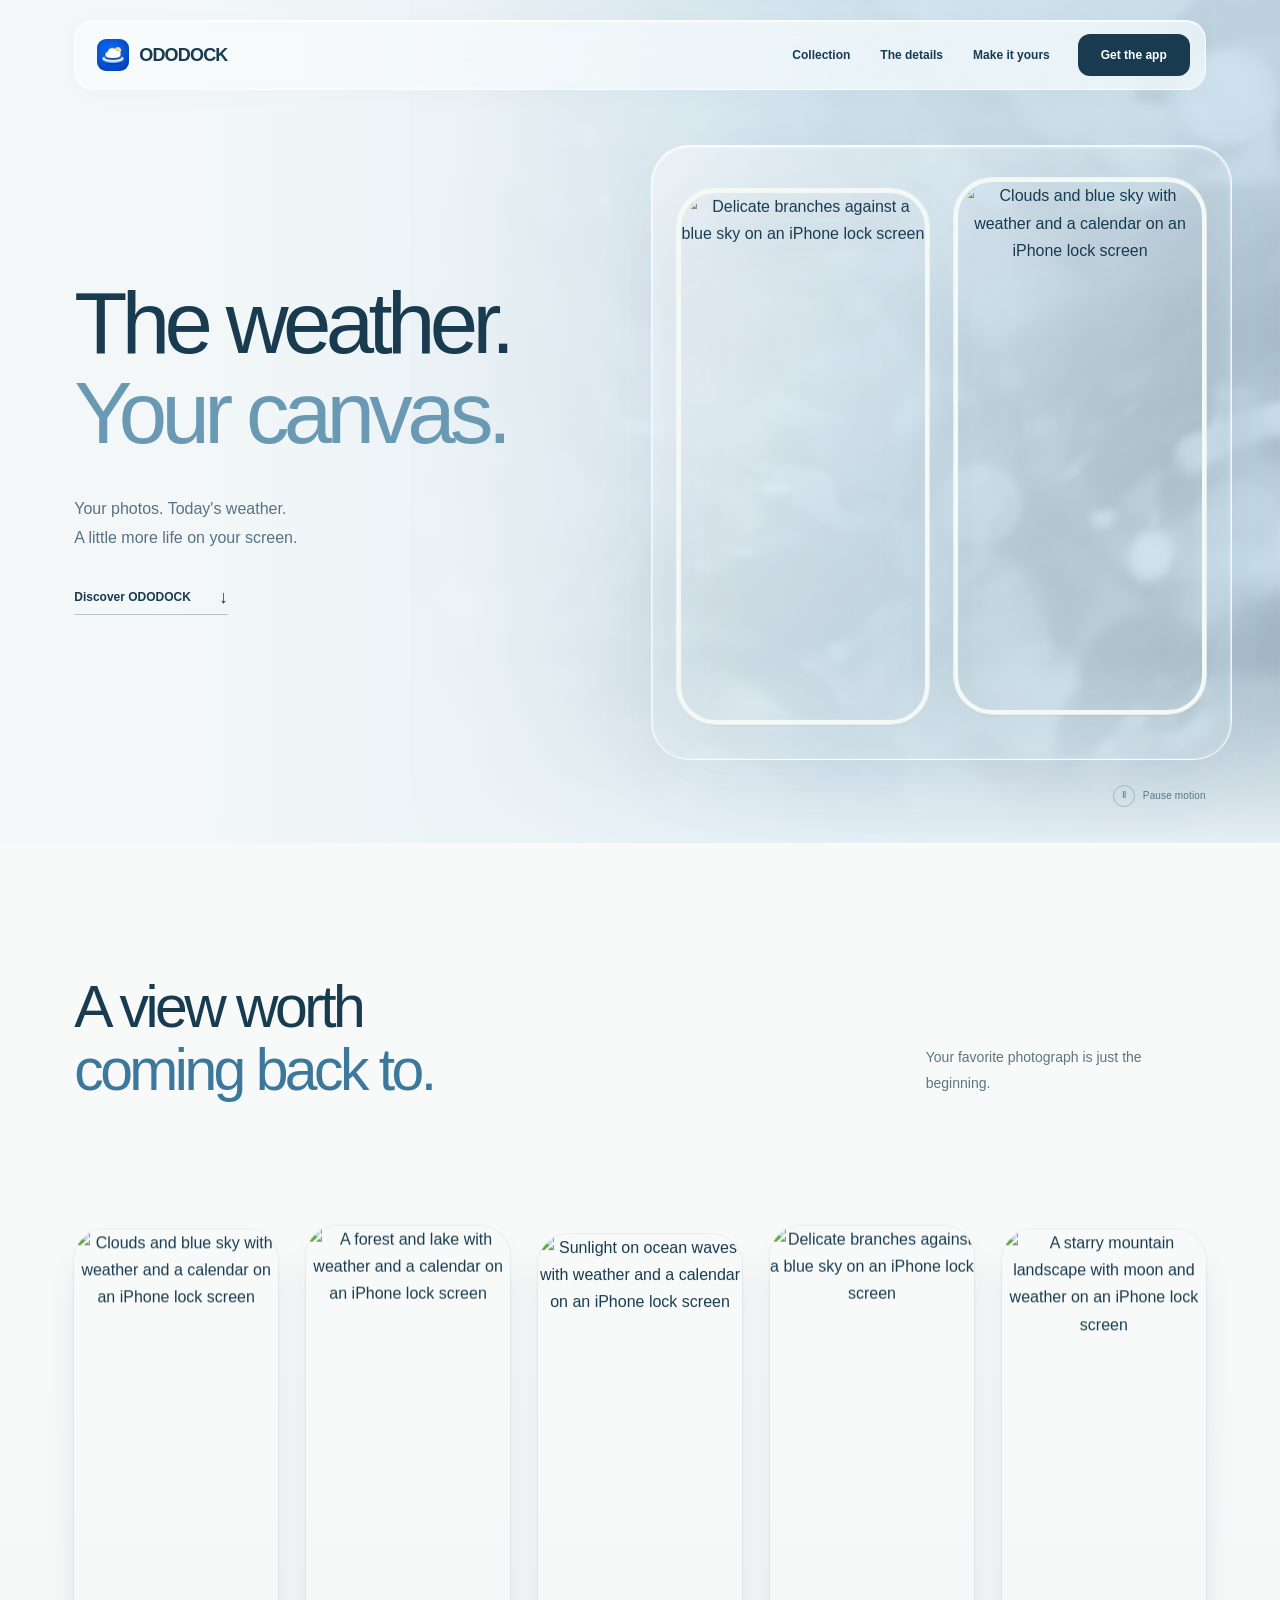
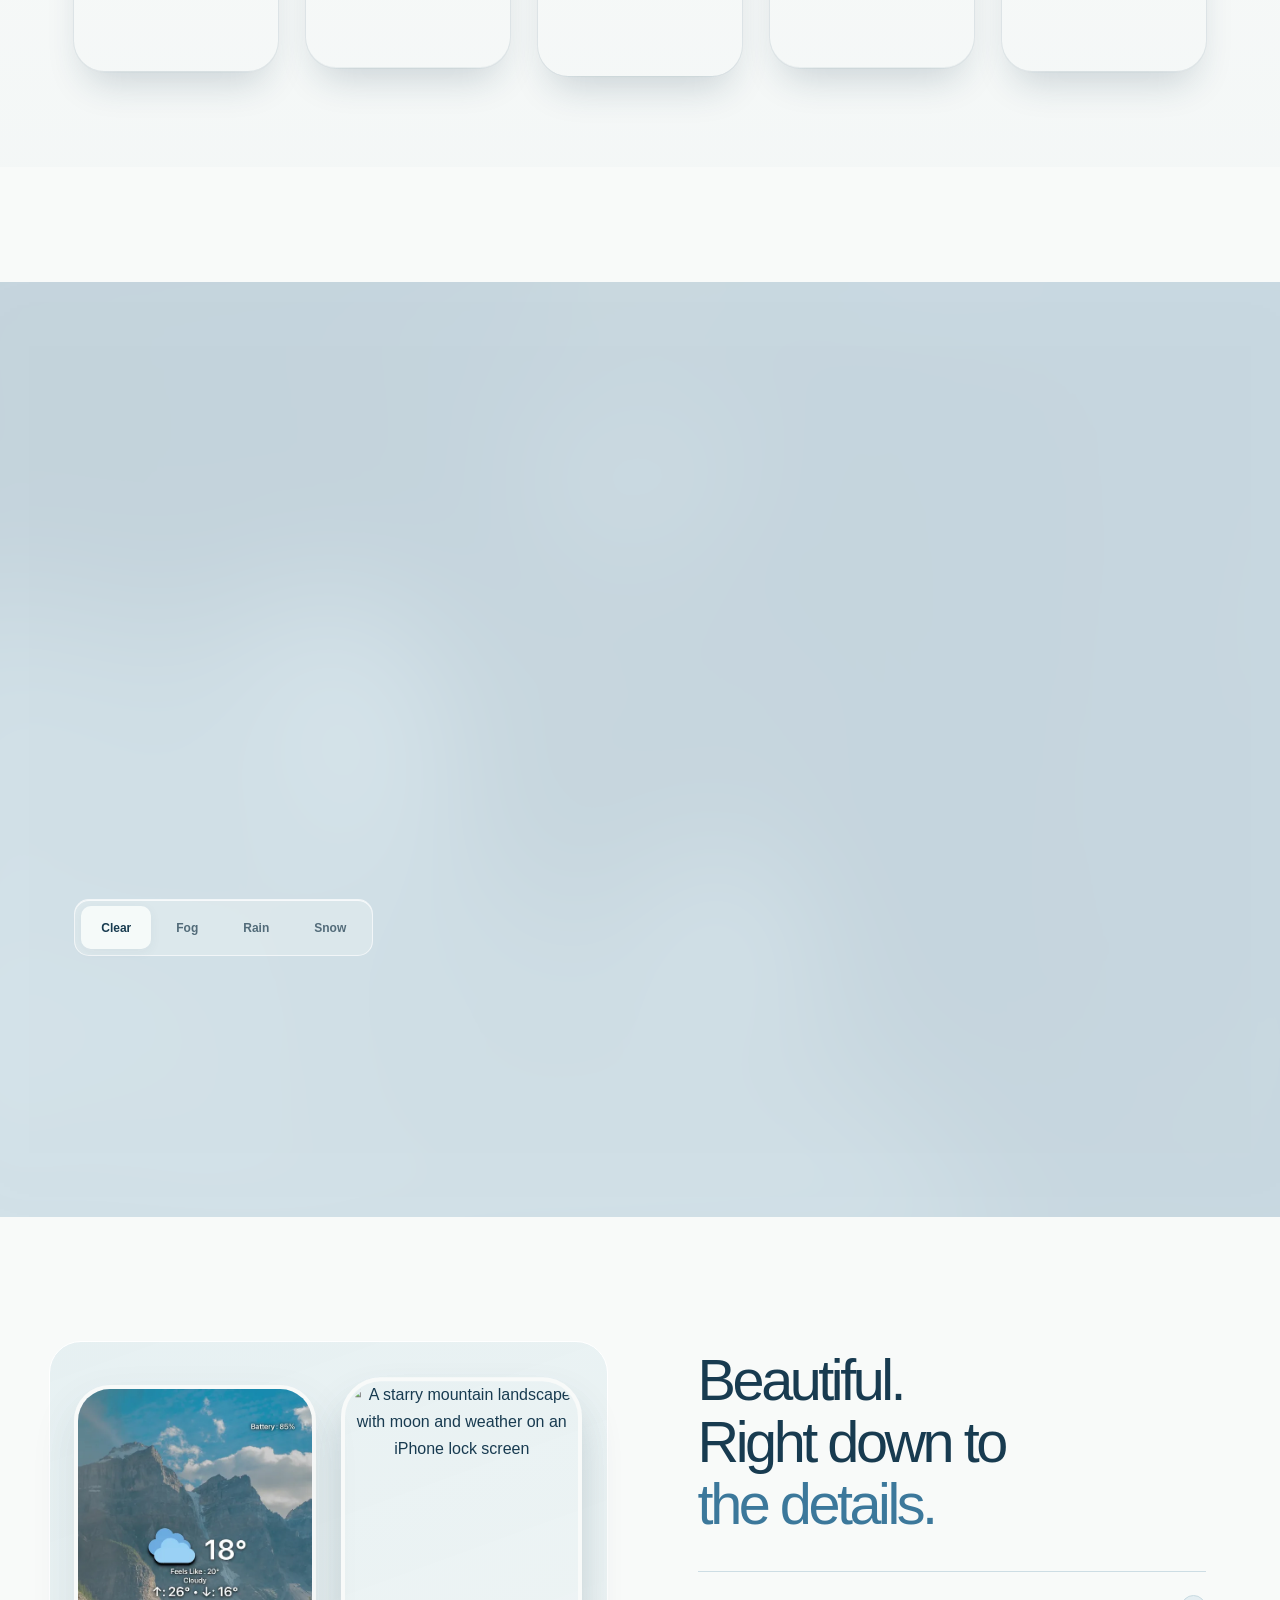
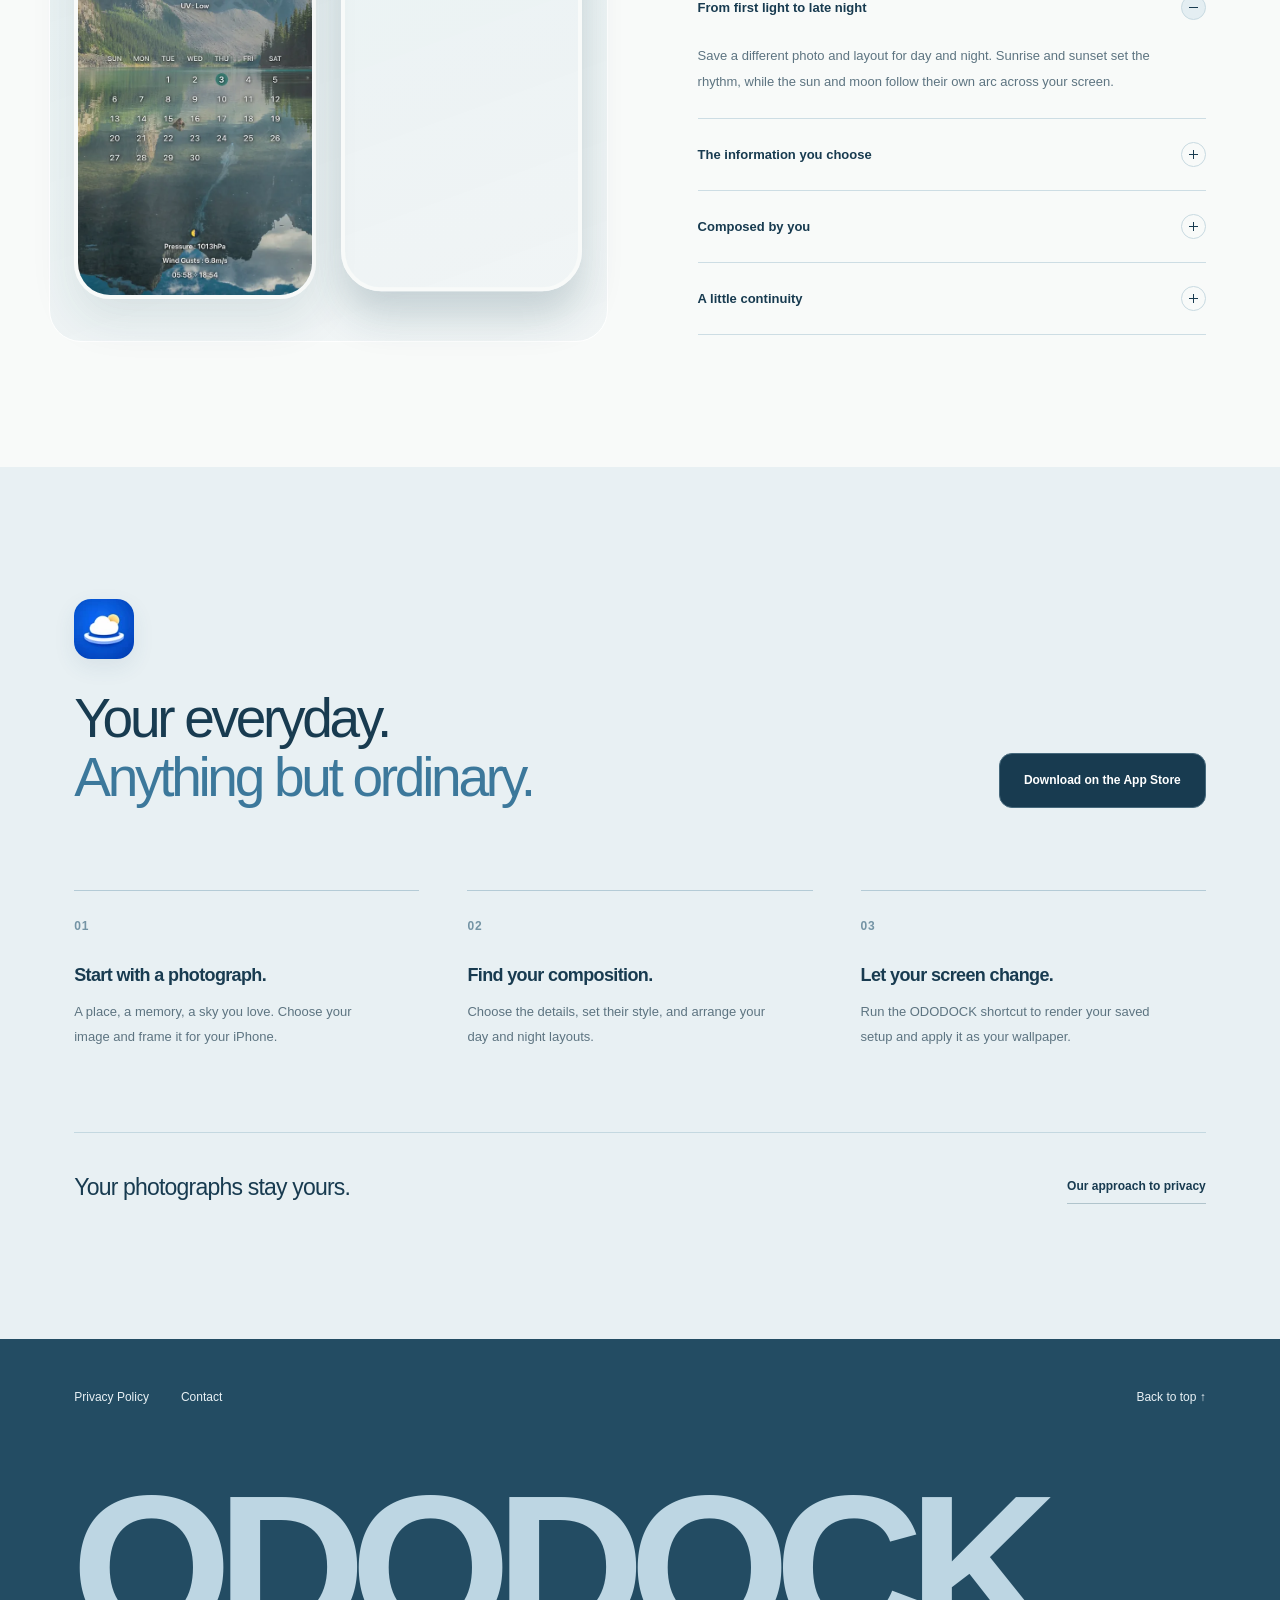
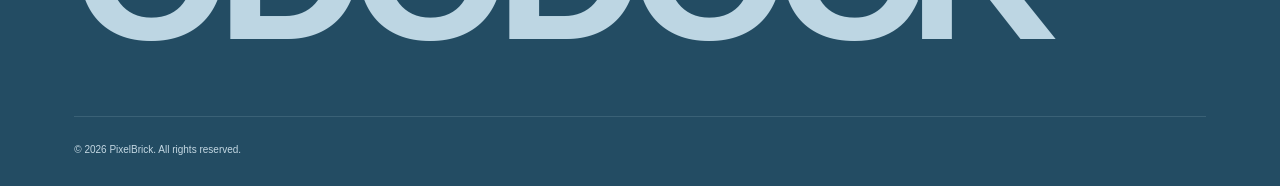
==== commit d4a719ea: "Add files via upload" ====
--- a/index.html
+++ b/index.html
@@ -1,485 +1,431 @@
-<!doctype html>
-<html lang="en">
-  <head>
-    <meta charset="utf-8" />
-    <meta name="viewport" content="width=device-width, initial-scale=1" />
-    <meta name="theme-color" content="#075bea" />
-    <meta
-      name="description"
-      content="Your photos. Today's weather. ODODOCK brings the two together in a personal iPhone wallpaper, with changing skies and the details that matter to you."
-    />
-    <meta property="og:title" content="ODODOCK — The weather. Your canvas." />
-    <meta
-      property="og:description"
-      content="Turn your favorite photograph into a living weather wallpaper."
-    />
-    <meta property="og:type" content="website" />
-    <title>ODODOCK — The weather. Your canvas.</title>
-    <link rel="icon" href="favicon.svg" type="image/svg+xml" />
-    <link rel="apple-touch-icon" href="icon.png" />
-    <link rel="preload" href="assets/rain-poster.webp" as="image" />
-    <link rel="stylesheet" href="styles.css?v=14" />
-    <script src="site.js?v=10" defer=""></script>
-  </head>
-  <body>
-    <a class="skip-link" href="#main">Skip to content</a>
-    <header class="site-header" data-header="">
-      <a class="brand" href="index.html" aria-label="ODODOCK home"><img src="assets/app-icon.webp" width="40" height="40" alt="" />ODODOCK</a>
-      <nav class="desktop-nav" aria-label="Main navigation">
-        <a href="#collection">Collection</a><a href="#features">The details</a
-        ><a href="#how">Make it yours</a>
-      </nav>
-      <a
-        class="nav-cta"
-        href="https://apps.apple.com/app/ododock/id6808187622"
-        target="_blank"
-        rel="noopener noreferrer"
-        >Get the app</a
-      >
-      <button
-        class="menu-toggle"
-        type="button"
-        aria-label="Open menu"
-        aria-expanded="false"
-        aria-controls="mobile-nav"
-        data-menu-toggle=""
-      >
-        <span></span><span></span>
-      </button>
-      <nav
-        class="mobile-nav"
-        id="mobile-nav"
-        aria-label="Mobile navigation"
-        hidden=""
-      >
-        <a href="#collection">Collection</a><a href="#features">The details</a
-        ><a href="#how">Make it yours</a><a href="privacy.html">Privacy</a>
-      </nav>
-    </header>
-    <main id="main">
-      <section class="hero" aria-labelledby="hero-title">
-        <div class="hero-film" aria-hidden="true">
-          <video
-            data-hero-video=""
-            muted=""
-            loop=""
-            playsinline=""
-            preload="none"
-            poster="assets/rain-poster.webp"
-            tabindex="-1"
-          >
-            <source data-src="assets/rain-film.mp4" type="video/mp4" />
-          </video>
-        </div>
-        <div class="hero-shade"></div>
-        <div class="hero-composition">
-          <div class="hero-content">
-            <h1 id="hero-title">The weather.<br /><span>Your canvas.</span></h1>
-            <div class="hero-bottom-copy">
-              <p>
-                Your photos. Today's weather.<br />A little more life on your
-                screen.
-              </p>
-              <a class="text-link" href="#collection"
-                >Discover ODODOCK <span aria-hidden="true">↓</span></a
-              >
-            </div>
-          </div>
-          <div class="hero-visual">
-            <figure class="hero-companion" aria-hidden="true">
-              <img src="assets/clear-small.webp" srcset="assets/clear-small.webp 540w, assets/clear.webp 1080w" sizes="(max-width: 760px) 35vw, 20vw" width="1080" height="2341" alt="" />
-            </figure>
-          <figure class="hero-art">
-            <img
-              src="assets/alpine-small.webp"
-              srcset="assets/alpine-small.webp 540w, assets/alpine.webp 1080w"
-              sizes="(max-width: 760px) 48vw, (max-width: 1400px) 26vw, 360px"
-              width="1080"
-              height="2341"
-              alt="ODODOCK wallpaper showing weather and a calendar over an alpine lake"
-              fetchpriority="high"
-            />
-          </figure>
-          </div>
-        </div>
-        <div class="hero-bottom">
-          <button
-            class="film-toggle"
-            data-film-toggle=""
-            type="button"
-            aria-label="Play background video"
-            hidden=""
-          >
-            <span data-film-symbol="" aria-hidden="true">▷</span
-            ><span data-film-label="">Play motion</span>
-          </button>
-        </div>
-      </section>
-      <section
-        id="collection"
-        class="collection section-pad"
-        aria-labelledby="collection-title"
-      >
-        <h2 id="collection-title">
-          A view worth<br /><span>coming back to.</span>
-        </h2>
-        <div class="print-grid">
-          <figure class="art-print print-sky">
-            <img
-              src="assets/clear.webp"
-              srcset="assets/clear-small.webp 540w, assets/clear.webp 1080w"
-              sizes="(max-width: 650px) 90vw, (max-width: 1460px) 29vw, 420px"
-              width="1080"
-              height="2341"
-              alt="A bright blue sky with current weather and a monthly calendar"
-              loading="lazy"
-            />
-          </figure>
-          <figure class="art-print print-alpine">
-            <img
-              src="assets/alpine-rain.webp"
-              srcset="
-                assets/alpine-rain-small.webp  540w,
-                assets/alpine-rain.webp       1080w
-              "
-              sizes="(max-width: 650px) 90vw, (max-width: 1460px) 29vw, 420px"
-              width="1080"
-              height="2341"
-              alt="Rain over an alpine lake with weather, calendar and wind information"
-              loading="lazy"
-            />
-          </figure>
-          <figure class="art-print print-night">
-            <img
-              src="assets/moon.webp"
-              srcset="assets/moon-small.webp 540w, assets/moon.webp 1080w"
-              sizes="(max-width: 650px) 90vw, (max-width: 1460px) 29vw, 420px"
-              width="1080"
-              height="2341"
-              alt="The moon in a quiet night sky with local weather and trending topics"
-              loading="lazy"
-            />
-          </figure>
-        </div>
-        <p class="collection-note">
-          Your favorite photograph is just the beginning.
-        </p>
-      </section>
-
-      <section
-        id="features"
-        class="weather-study section-pad"
-        aria-labelledby="study-title"
-      >
-        <div class="study-atmosphere" aria-hidden="true">
-          <img src="assets/clear-small.webp" alt="" loading="lazy" />
-        </div>
-        <div class="study-copy">
-          <h2 id="study-title">
-            Same photo.<br />A change of<br /><span>atmosphere.</span>
-          </h2>
-          <p class="study-description">
-            Sunlight, a passing shower, a softer sky. ODODOCK layers the current
-            weather over your photograph, so the view changes with the world
-            outside.
-          </p>
-          <div
-            class="weather-tabs"
-            role="tablist"
-            aria-label="Preview a weather effect"
-          >
-            <button
-              id="tab-clear"
-              role="tab"
-              type="button"
-              aria-selected="true"
-              aria-controls="panel-clear"
-              data-weather="clear"
-            >
-              Clear
-            </button>
-            <button
-              id="tab-fog"
-              role="tab"
-              type="button"
-              aria-selected="false"
-              aria-controls="panel-fog"
-              data-weather="fog"
-              tabindex="-1"
-            >
-              Fog
-            </button>
-            <button
-              id="tab-rain"
-              role="tab"
-              type="button"
-              aria-selected="false"
-              aria-controls="panel-rain"
-              data-weather="rain"
-              tabindex="-1"
-            >
-              Rain
-            </button>
-            <button
-              id="tab-snow"
-              role="tab"
-              type="button"
-              aria-selected="false"
-              aria-controls="panel-snow"
-              data-weather="snow"
-              tabindex="-1"
-            >
-              Snow
-            </button>
-          </div>
-        </div>
-        <div class="study-stage">
-          <figure
-            id="panel-clear"
-            class="weather-panel"
-            role="tabpanel"
-            aria-labelledby="tab-clear"
-            tabindex="0"
-          >
-            <img
-              src="assets/clear.webp"
-              srcset="assets/clear-small.webp 540w, assets/clear.webp 1080w"
-              sizes="(max-width: 760px) 70vw, 29vw"
-              width="1080"
-              height="2341"
-              alt="Clear blue sky, sun, 18 degrees and a calendar in an ODODOCK wallpaper"
-              loading="lazy"
-            />
-          </figure>
-          <figure
-            id="panel-fog"
-            class="weather-panel"
-            role="tabpanel"
-            aria-labelledby="tab-fog"
-            tabindex="0"
-            hidden=""
-          >
-            <img
-              src="assets/fog.webp"
-              srcset="assets/fog-small.webp 540w, assets/fog.webp 1080w"
-              sizes="(max-width: 760px) 70vw, 29vw"
-              width="1080"
-              height="2341"
-              alt="The same sky softened by fog, with 18 degrees and a calendar"
-              loading="lazy"
-            />
-          </figure>
-          <figure
-            id="panel-rain"
-            class="weather-panel"
-            role="tabpanel"
-            aria-labelledby="tab-rain"
-            tabindex="0"
-            hidden=""
-          >
-            <img
-              src="assets/rain.webp"
-              srcset="assets/rain-small.webp 540w, assets/rain.webp 1080w"
-              sizes="(max-width: 760px) 70vw, 29vw"
-              width="1080"
-              height="2341"
-              alt="Raindrops over the same sky, with current weather and a precipitation graph"
-              loading="lazy"
-            />
-          </figure>
-          <figure
-            id="panel-snow"
-            class="weather-panel"
-            role="tabpanel"
-            aria-labelledby="tab-snow"
-            tabindex="0"
-            hidden=""
-          >
-            <img
-              src="assets/snow.webp"
-              srcset="assets/snow-small.webp 540w, assets/snow.webp 1080w"
-              sizes="(max-width: 760px) 70vw, 29vw"
-              width="1080"
-              height="2341"
-              alt="Falling snow over the same sky, with a temperature of zero degrees"
-              loading="lazy"
-            />
-          </figure>
-        </div>
-      </section>
-      <section
-        class="details-section section-pad"
-        aria-labelledby="details-title"
-      >
-        <div class="details-layout">
-          <figure class="detail-photo">
-            <img
-              src="assets/storm.webp"
-              srcset="assets/storm-small.webp 540w, assets/storm.webp 1080w"
-              sizes="(max-width: 760px) 72vw, 31vw"
-              width="1080"
-              height="2341"
-              alt="Moonlight and heavy rain with detailed hourly precipitation information"
-              loading="lazy"
-            />
-          </figure>
-          <div class="details-copy">
-            <h2 id="details-title">
-              Beautiful.<br />Right down to<br /><span>the details.</span>
-            </h2>
-            <div class="detail-list">
-              <details open="">
-                <summary>
-                  <span>From first light to late night</span
-                  ><span class="detail-plus" aria-hidden="true"></span>
-                </summary>
-                <p>
-                  Save a different photo and layout for day and night. Sunrise
-                  and sunset set the rhythm, while the sun and moon follow their
-                  own arc across your screen.
-                </p>
-              </details>
-              <details>
-                <summary>
-                  <span>The information you choose</span
-                  ><span class="detail-plus" aria-hidden="true"></span>
-                </summary>
-                <p>
-                  Temperature, feels like, UV, rain graphs, a four-day forecast,
-                  moon phase and battery. Add Trends, a mini map or a memo. Keep
-                  the details that belong in your day.
-                </p>
-              </details>
-              <details>
-                <summary>
-                  <span>Composed by you</span
-                  ><span class="detail-plus" aria-hidden="true"></span>
-                </summary>
-                <p>
-                  Tap to edit. Long-press to move. Resize, align and style each
-                  item around your photograph. A foreground depth layer lets the
-                  sun or moon sit naturally behind a mountain, a tree or a
-                  building.
-                </p>
-              </details>
-              <details>
-                <summary>
-                  <span>A little continuity</span
-                  ><span class="detail-plus" aria-hidden="true"></span>
-                </summary>
-                <p>
-                  When fresh weather cannot be reached, ODODOCK keeps the last
-                  successful composition available for your next render.
-                </p>
-              </details>
-            </div>
-          </div>
-        </div>
-      </section>
-      <section
-        id="how"
-        class="how-section section-pad"
-        aria-labelledby="how-title"
-      >
-        <div class="section-top">
-          <img
-            class="app-icon"
-            src="assets/app-icon.webp"
-            alt="ODODOCK app icon"
-            width="56"
-            height="56"
-            loading="lazy"
-          />
-        </div>
-        <div class="how-heading">
-          <h2 id="how-title">
-            Your everyday.<br /><span>Anything but ordinary.</span>
-          </h2>
-          <a
-            class="dark-button"
-            href="https://apps.apple.com/app/ododock/id6808187622"
-            target="_blank"
-            rel="noopener noreferrer"
-            >Download on the App Store</a
-          >
-        </div>
-        <div class="steps">
-          <article>
-            <span class="step-number">01</span>
-            <h3>Start with a photograph.</h3>
-            <p>
-              A place, a memory, a sky you love. Choose your image and frame it
-              for your iPhone.
-            </p>
-          </article>
-          <article>
-            <span class="step-number">02</span>
-            <h3>Find your composition.</h3>
-            <p>
-              Choose the details, set their style, and arrange your day and
-              night layouts.
-            </p>
-          </article>
-          <article>
-            <span class="step-number">03</span>
-            <h3>Let your screen change.</h3>
-            <p>
-              Run the ODODOCK shortcut to render your saved setup and apply it
-              as your wallpaper.
-            </p>
-          </article>
-        </div>
-        <div class="privacy-note">
-          <p>Your photographs stay yours.</p>
-          <div>
-            <a class="text-link" href="privacy.html">Our approach to privacy</a>
-          </div>
-        </div>
-      </section>
-    </main>
-    <footer class="site-footer">
-      <div class="footer-top">
-        <a href="privacy.html">Privacy Policy</a
-        ><a href="mailto:brick@pixelbricktek.com">Contact</a
-        ><a href="#main">Back to top ↑</a>
-      </div>
-      <p class="footer-wordmark" aria-hidden="true">ODODOCK</p>
-      <div class="footer-bottom">
-        <span>© 2026 PixelBrick. All rights reserved.</span>
-      </div>
-    </footer>
-
-    <dialog class="art-viewer" aria-label="Wallpaper viewer">
-      <div class="viewer-toolbar">
-        <button
-          type="button"
-          data-viewer-close=""
-          aria-label="Close wallpaper viewer"
-        >
-          Close <span aria-hidden="true">×</span>
-        </button>
-      </div>
-      <figure>
-        <img
-          data-viewer-image=""
-          src="assets/clear.webp"
-          alt=""
-          width="1080"
-          height="2341"
-        />
-      </figure>
-      <div class="viewer-controls">
-        <button
-          type="button"
-          data-viewer-prev=""
-          aria-label="Previous wallpaper"
-        >
-          ← <span>Previous</span></button
-        ><span data-viewer-count="" aria-live="polite"></span
-        ><button type="button" data-viewer-next="" aria-label="Next wallpaper">
-          <span>Next</span> →
-        </button>
-      </div>
-    </dialog>
-  </body>
-</html>
+<!doctype html>
+<html lang="en">
+  <head>
+    <meta charset="utf-8" />
+    <meta name="viewport" content="width=device-width, initial-scale=1" />
+    <meta name="theme-color" content="#e9f2f6" />
+    <meta
+      name="description"
+      content="Your photos. Today's weather. ODODOCK brings the two together in a personal iPhone wallpaper, with changing skies and the details that matter to you."
+    />
+    <meta property="og:title" content="ODODOCK — The weather. Your canvas." />
+    <meta
+      property="og:description"
+      content="Turn your favorite photograph into a living weather wallpaper."
+    />
+    <meta property="og:type" content="website" />
+    <title>ODODOCK — The weather. Your canvas.</title>
+    <link rel="icon" href="favicon.svg" type="image/svg+xml" />
+    <link rel="apple-touch-icon" href="icon.png" />
+    <link rel="preload" href="assets/rain-poster.webp" as="image" />
+    <link rel="preload" href="assets/manrope-latin.woff2" as="font" type="font/woff2" crossorigin />
+    <link rel="stylesheet" href="styles.css?v=20261022" />
+    <script src="site.js?v=20261022" defer=""></script>
+  </head>
+  <body>
+    <div class="reading-progress" aria-hidden="true"></div>
+    <a class="skip-link" href="#main">Skip to content</a>
+    <header class="site-header" data-header="">
+      <a class="brand" href="index.html" aria-label="ODODOCK home"><img src="assets/app-icon.webp" width="40" height="40" alt="" />ODODOCK</a>
+      <nav class="desktop-nav" aria-label="Main navigation">
+        <a href="#collection">Collection</a><a href="#features">The details</a
+        ><a href="#how">Make it yours</a>
+      </nav>
+      <a
+        class="nav-cta"
+        href="https://apps.apple.com/app/ododock/id6808187622"
+        target="_blank"
+        rel="noopener noreferrer"
+        >Get the app</a
+      >
+      <button
+        class="menu-toggle"
+        type="button"
+        aria-label="Open menu"
+        aria-expanded="false"
+        aria-controls="mobile-nav"
+        data-menu-toggle=""
+      >
+        <span></span><span></span>
+      </button>
+      <nav
+        class="mobile-nav"
+        id="mobile-nav"
+        aria-label="Mobile navigation"
+        hidden=""
+      >
+        <a href="#collection">Collection</a><a href="#features">The details</a
+        ><a href="#how">Make it yours</a><a href="privacy.html">Privacy</a>
+      </nav>
+    </header>
+    <main id="main">
+      <section class="hero" aria-labelledby="hero-title">
+        <div class="hero-film" aria-hidden="true">
+          <video
+            data-hero-video=""
+            muted=""
+            loop=""
+            playsinline=""
+            preload="none"
+            poster="assets/rain-poster.webp"
+            tabindex="-1"
+          >
+            <source data-src="assets/rain-film.mp4" type="video/mp4" />
+          </video>
+        </div>
+        <div class="hero-shade"></div>
+        <div class="hero-composition">
+          <div class="hero-content">
+            <h1 id="hero-title">The weather.<br /><span>Your canvas.</span></h1>
+            <div class="hero-bottom-copy">
+              <p>
+                Your photos. Today's weather.<br />A little more life on your
+                screen.
+              </p>
+              <a class="text-link" href="#collection"
+                >Discover ODODOCK <span aria-hidden="true">↓</span></a
+              >
+            </div>
+          </div>
+          <div class="hero-visual"><div class="glass-pane" aria-hidden="true"></div><figure class="hero-companion"><img src="assets/branch-small.webp" srcset="assets/branch-small.webp 600w, assets/branch.webp 1179w" sizes="(max-width: 760px) 60vw, 26vw" width="1179" height="2556" alt="Delicate branches against a blue sky on an iPhone lock screen" loading="lazy" /></figure><figure class="hero-art"><img src="assets/cloud-small.webp" srcset="assets/cloud-small.webp 600w, assets/cloud.webp 1179w" sizes="(max-width: 760px) 60vw, 26vw" width="1179" height="2556" alt="Clouds and blue sky with weather and a calendar on an iPhone lock screen" fetchpriority="high" /></figure></div>
+        </div>
+        <div class="hero-bottom">
+          <button
+            class="film-toggle"
+            data-film-toggle=""
+            type="button"
+            aria-label="Play background video"
+            hidden=""
+          >
+            <span data-film-symbol="" aria-hidden="true">▷</span
+            ><span data-film-label="">Play motion</span>
+          </button>
+        </div>
+      </section>
+      <section
+        id="collection"
+        class="collection section-pad"
+        aria-labelledby="collection-title"
+      >
+        <h2 id="collection-title">
+          A view worth<br /><span>coming back to.</span>
+        </h2>
+        <div class="print-grid">
+<figure class="art-print print-cloud"><img src="assets/cloud-small.webp" srcset="assets/cloud-small.webp 600w, assets/cloud.webp 1179w" sizes="(max-width: 760px) 60vw, 26vw" width="1179" height="2556" alt="Clouds and blue sky with weather and a calendar on an iPhone lock screen" loading="lazy" /></figure>
+<figure class="art-print print-forest"><img src="assets/forest-small.webp" srcset="assets/forest-small.webp 600w, assets/forest.webp 1179w" sizes="(max-width: 760px) 60vw, 26vw" width="1179" height="2556" alt="A forest and lake with weather and a calendar on an iPhone lock screen" loading="lazy" /></figure>
+<figure class="art-print print-tide"><img src="assets/tide-small.webp" srcset="assets/tide-small.webp 600w, assets/tide.webp 1179w" sizes="(max-width: 760px) 60vw, 26vw" width="1179" height="2556" alt="Sunlight on ocean waves with weather and a calendar on an iPhone lock screen" loading="lazy" /></figure>
+<figure class="art-print print-branch"><img src="assets/branch-small.webp" srcset="assets/branch-small.webp 600w, assets/branch.webp 1179w" sizes="(max-width: 760px) 60vw, 26vw" width="1179" height="2556" alt="Delicate branches against a blue sky on an iPhone lock screen" loading="lazy" /></figure>
+<figure class="art-print print-starlight"><img src="assets/starlight-small.webp" srcset="assets/starlight-small.webp 600w, assets/starlight.webp 1179w" sizes="(max-width: 760px) 60vw, 26vw" width="1179" height="2556" alt="A starry mountain landscape with moon and weather on an iPhone lock screen" loading="lazy" /></figure>
+</div>
+        <p class="collection-note">
+          Your favorite photograph is just the beginning.
+        </p>
+      </section>
+
+      <section
+        id="features"
+        class="weather-study section-pad"
+        aria-labelledby="study-title"
+      >
+        <div class="study-atmosphere" aria-hidden="true">
+          <img src="assets/clear-small.webp" alt="" loading="lazy" />
+        </div>
+        <div class="study-copy">
+          <h2 id="study-title">
+            Same photo.<br />A change of<br /><span>atmosphere.</span>
+          </h2>
+          <p class="study-description">
+            Sunlight, a passing shower, a softer sky. ODODOCK layers the current
+            weather over your photograph, so the view changes with the world
+            outside.
+          </p>
+          <div
+            class="weather-tabs"
+            role="tablist"
+            aria-label="Preview a weather effect"
+          >
+            <button
+              id="tab-clear"
+              role="tab"
+              type="button"
+              aria-selected="true"
+              aria-controls="panel-clear"
+              data-weather="clear"
+            >
+              Clear
+            </button>
+            <button
+              id="tab-fog"
+              role="tab"
+              type="button"
+              aria-selected="false"
+              aria-controls="panel-fog"
+              data-weather="fog"
+              tabindex="-1"
+            >
+              Fog
+            </button>
+            <button
+              id="tab-rain"
+              role="tab"
+              type="button"
+              aria-selected="false"
+              aria-controls="panel-rain"
+              data-weather="rain"
+              tabindex="-1"
+            >
+              Rain
+            </button>
+            <button
+              id="tab-snow"
+              role="tab"
+              type="button"
+              aria-selected="false"
+              aria-controls="panel-snow"
+              data-weather="snow"
+              tabindex="-1"
+            >
+              Snow
+            </button>
+          </div>
+        </div>
+        <div class="study-stage">
+          <figure
+            id="panel-clear"
+            class="weather-panel"
+            role="tabpanel"
+            aria-labelledby="tab-clear"
+            tabindex="0"
+          >
+            <img
+              src="assets/clear.webp"
+              srcset="assets/clear-small.webp 540w, assets/clear.webp 1080w"
+              sizes="(max-width: 760px) 70vw, 29vw"
+              width="1080"
+              height="2341"
+              alt="Clear blue sky, sun, 18 degrees and a calendar in an ODODOCK wallpaper"
+              loading="lazy"
+            />
+          </figure>
+          <figure
+            id="panel-fog"
+            class="weather-panel"
+            role="tabpanel"
+            aria-labelledby="tab-fog"
+            tabindex="0"
+            hidden=""
+          >
+            <img
+              src="assets/fog.webp"
+              srcset="assets/fog-small.webp 540w, assets/fog.webp 1080w"
+              sizes="(max-width: 760px) 70vw, 29vw"
+              width="1080"
+              height="2341"
+              alt="The same sky softened by fog, with 18 degrees and a calendar"
+              loading="lazy"
+            />
+          </figure>
+          <figure
+            id="panel-rain"
+            class="weather-panel"
+            role="tabpanel"
+            aria-labelledby="tab-rain"
+            tabindex="0"
+            hidden=""
+          >
+            <img
+              src="assets/rain.webp"
+              srcset="assets/rain-small.webp 540w, assets/rain.webp 1080w"
+              sizes="(max-width: 760px) 70vw, 29vw"
+              width="1080"
+              height="2341"
+              alt="Raindrops over the same sky, with current weather and a precipitation graph"
+              loading="lazy"
+            />
+          </figure>
+          <figure
+            id="panel-snow"
+            class="weather-panel"
+            role="tabpanel"
+            aria-labelledby="tab-snow"
+            tabindex="0"
+            hidden=""
+          >
+            <img
+              src="assets/snow.webp"
+              srcset="assets/snow-small.webp 540w, assets/snow.webp 1080w"
+              sizes="(max-width: 760px) 70vw, 29vw"
+              width="1080"
+              height="2341"
+              alt="Falling snow over the same sky, with a temperature of zero degrees"
+              loading="lazy"
+            />
+          </figure>
+        </div>
+      </section>
+      <section
+        class="details-section section-pad"
+        aria-labelledby="details-title"
+      >
+        <div class="details-layout">
+          <div class="detail-visual"><div class="detail-glass" aria-hidden="true"></div><figure class="detail-day" aria-hidden="true"><img src="assets/alpine-small.webp" width="1080" height="2341" alt="" loading="lazy" /></figure><figure class="detail-photo"><img src="assets/starlight-small.webp" srcset="assets/starlight-small.webp 600w, assets/starlight.webp 1179w" sizes="(max-width: 760px) 60vw, 26vw" width="1179" height="2556" alt="A starry mountain landscape with moon and weather on an iPhone lock screen" loading="lazy" /></figure></div>
+          <div class="details-copy">
+            <h2 id="details-title">
+              Beautiful.<br />Right down to<br /><span>the details.</span>
+            </h2>
+            <div class="detail-list">
+              <details open="">
+                <summary>
+                  <span>From first light to late night</span
+                  ><span class="detail-plus" aria-hidden="true"></span>
+                </summary>
+                <p>
+                  Save a different photo and layout for day and night. Sunrise
+                  and sunset set the rhythm, while the sun and moon follow their
+                  own arc across your screen.
+                </p>
+              </details>
+              <details>
+                <summary>
+                  <span>The information you choose</span
+                  ><span class="detail-plus" aria-hidden="true"></span>
+                </summary>
+                <p>
+                  Temperature, feels like, UV, rain graphs, a four-day forecast,
+                  moon phase and battery. Add Trends, a mini map or a memo. Keep
+                  the details that belong in your day.
+                </p>
+              </details>
+              <details>
+                <summary>
+                  <span>Composed by you</span
+                  ><span class="detail-plus" aria-hidden="true"></span>
+                </summary>
+                <p>
+                  Tap to edit. Long-press to move. Resize, align and style each
+                  item around your photograph. A foreground depth layer lets the
+                  sun or moon sit naturally behind a mountain, a tree or a
+                  building.
+                </p>
+              </details>
+              <details>
+                <summary>
+                  <span>A little continuity</span
+                  ><span class="detail-plus" aria-hidden="true"></span>
+                </summary>
+                <p>
+                  When fresh weather cannot be reached, ODODOCK keeps the last
+                  successful composition available for your next render.
+                </p>
+              </details>
+            </div>
+          </div>
+        </div>
+      </section>
+      <section
+        id="how"
+        class="how-section section-pad"
+        aria-labelledby="how-title"
+      >
+        <div class="section-top">
+          <img
+            class="app-icon"
+            src="assets/app-icon.webp"
+            alt="ODODOCK app icon"
+            width="56"
+            height="56"
+            loading="lazy"
+          />
+        </div>
+        <div class="how-heading">
+          <h2 id="how-title">
+            Your everyday.<br /><span>Anything but ordinary.</span>
+          </h2>
+          <a
+            class="dark-button"
+            href="https://apps.apple.com/app/ododock/id6808187622"
+            target="_blank"
+            rel="noopener noreferrer"
+            >Download on the App Store</a
+          >
+        </div>
+        <div class="steps">
+          <article>
+            <span class="step-number">01</span>
+            <h3>Start with a photograph.</h3>
+            <p>
+              A place, a memory, a sky you love. Choose your image and frame it
+              for your iPhone.
+            </p>
+          </article>
+          <article>
+            <span class="step-number">02</span>
+            <h3>Find your composition.</h3>
+            <p>
+              Choose the details, set their style, and arrange your day and
+              night layouts.
+            </p>
+          </article>
+          <article>
+            <span class="step-number">03</span>
+            <h3>Let your screen change.</h3>
+            <p>
+              Run the ODODOCK shortcut to render your saved setup and apply it
+              as your wallpaper.
+            </p>
+          </article>
+        </div>
+        <div class="privacy-note">
+          <p>Your photographs stay yours.</p>
+          <div>
+            <a class="text-link" href="privacy.html">Our approach to privacy</a>
+          </div>
+        </div>
+      </section>
+    </main>
+    <footer class="site-footer">
+      <div class="footer-top">
+        <a href="privacy.html">Privacy Policy</a
+        ><a href="mailto:brick@pixelbricktek.com">Contact</a
+        ><a href="#main">Back to top ↑</a>
+      </div>
+      <p class="footer-wordmark" aria-hidden="true">ODODOCK</p>
+      <div class="footer-bottom">
+        <span>© 2026 PixelBrick. All rights reserved.</span>
+      </div>
+    </footer>
+
+    <dialog class="art-viewer" aria-label="Wallpaper viewer">
+      <div class="viewer-toolbar">
+        <button
+          type="button"
+          data-viewer-close=""
+          aria-label="Close wallpaper viewer"
+        >
+          Close <span aria-hidden="true">×</span>
+        </button>
+      </div>
+      <figure>
+        <img
+          data-viewer-image=""
+          src="assets/clear.webp"
+          alt=""
+          width="1080"
+          height="2341"
+        />
+      </figure>
+      <div class="viewer-controls">
+        <button
+          type="button"
+          data-viewer-prev=""
+          aria-label="Previous wallpaper"
+        >
+          ← <span>Previous</span></button
+        ><span data-viewer-count="" aria-live="polite"></span
+        ><button type="button" data-viewer-next="" aria-label="Next wallpaper">
+          <span>Next</span> →
+        </button>
+      </div>
+    </dialog>
+  </body>
+</html>
--- a/styles.css
+++ b/styles.css
@@ -1,272 +1,334 @@
 @charset "UTF-8";
+@font-face {
+  font-family: Manrope;
+  src: url("assets/manrope-latin.woff2") format("woff2");
+  font-style: normal;
+  font-weight: 400 700;
+  font-display: swap;
+}
 :root {
-  --blue: #075bea; --blue-deep: #0345bc; --ink: #152b4e; --muted: #596b85;
-  --paper: #fcfdff; --sky: #edf4ff; --line: #d8e2f0;
-  --sans: "Helvetica Neue", Arial, sans-serif;
-  --gutter: clamp(22px, 5.4vw, 104px);
-  --edge: max(var(--gutter), calc((100vw - 1496px) / 2));
-  --ease: cubic-bezier(.22, 1, .36, 1);
+  --ink: #183b50;
+  --muted: #5d7481;
+  --blue: #3c789b;
+  --blue-deep: #245674;
+  --paper: #f8faf9;
+  --sky: #e9f2f6;
+  --line: #cddde4;
+  --gutter: clamp(24px, 5.8vw, 112px);
+  --edge: max(var(--gutter), calc((100vw - 1440px) / 2));
+  --ease: cubic-bezier(.2,.7,.2,1);
+  --screen-radius: clamp(24px, 3vw, 44px);
+  --progress: 0;
 }
 * { box-sizing: border-box; }
-html { scroll-behavior: smooth; scroll-padding-top: 110px; }
-body { margin: 0; color: var(--ink); background: var(--paper); font: 16px/1.6 var(--sans); -webkit-font-smoothing: antialiased; }
+html { scroll-behavior: smooth; scroll-padding-top: 118px; }
+body { margin: 0; background: var(--paper); color: var(--ink); font: 400 16px/1.7 Manrope, "Helvetica Neue", Arial, sans-serif; -webkit-font-smoothing: antialiased; }
 a { color: inherit; text-decoration: none; }
-button { font: inherit; color: inherit; cursor: pointer; }
+button { color: inherit; font: inherit; cursor: pointer; }
 a, button, summary { -webkit-tap-highlight-color: transparent; }
+button:focus-visible, a:focus-visible, summary:focus-visible, [tabindex]:focus-visible { outline: 2px solid #37799f; outline-offset: 7px; }
 img { display: block; max-width: 100%; height: auto; }
-figure, p, h1, h2, h3 { margin: 0; }
-button:focus-visible, a:focus-visible, summary:focus-visible, [tabindex]:focus-visible { outline: 3px solid #79aaff; outline-offset: 6px; }
-::selection { background: #c9ddff; color: #07367c; }
+figure, h1, h2, h3, p { margin: 0; }
 [hidden] { display: none !important; }
-h1, h2 { font-weight: 600; letter-spacing: -.06em; line-height: 1.03; }
-h2 { font-size: clamp(44px, 4.65vw, 76px); }
+::selection { color: #183b50; background: #c9e2ee; }
+h1, h2 { font-weight: 450; line-height: 1.08; letter-spacing: -.06em; }
+h2 { font-size: clamp(42px, 4.6vw, 72px); }
 h2 span { color: var(--blue); }
-.section-pad { padding: 110px var(--edge); }
-.skip-link { position: fixed; z-index: 100; top: -100px; left: 20px; padding: 12px 20px; background: var(--blue); color: white; }
-.skip-link:focus { top: 16px; }
-
-/* Navigation sits outside the photographs. */
-.site-header { position: sticky; z-index: 30; top: 0; display: flex; align-items: center; justify-content: space-between; gap: 28px; height: 96px; padding: 0 var(--edge); background: #fcfdfff5; border-bottom: 1px solid var(--line); backdrop-filter: blur(16px); }
-.brand { display: inline-flex; align-items: center; gap: 12px; font-size: 25px; font-weight: 750; line-height: 1; letter-spacing: -.055em; color: var(--blue); }
-.brand img { width: 40px; height: 40px; border-radius: 11px; }
-.desktop-nav { display: flex; align-items: center; gap: 34px; font-size: 14px; }
-.desktop-nav a { position: relative; padding: 12px 0; }
-.desktop-nav a::after { content: ""; position: absolute; bottom: 5px; left: 0; width: 100%; height: 2px; background: var(--blue); transform: scaleX(0); transform-origin: left; transition: transform .2s var(--ease); }
-.desktop-nav a:hover::after { transform: scaleX(1); }
-.nav-cta { display: inline-flex; align-items: center; justify-content: center; min-height: 44px; padding: 10px 24px; border: 1px solid var(--blue); border-radius: 7px; color: var(--blue); font-size: 14px; font-weight: 600; white-space: nowrap; transition: background .2s, color .2s; }
-.nav-cta:hover { background: var(--blue); color: white; }
-.menu-toggle { display: none; width: 44px; height: 44px; border: 0; background: none; padding: 10px; }
-.menu-toggle span { display: block; width: 24px; height: 2px; margin: 5px 0; background: var(--blue); transition: transform .2s; }
-.menu-toggle[aria-expanded="true"] span:first-child { transform: translateY(3.5px) rotate(45deg); }
-.menu-toggle[aria-expanded="true"] span:last-child { transform: translateY(-3.5px) rotate(-45deg); }
-.mobile-nav { position: absolute; top: 100%; left: 0; right: 0; padding: 20px var(--gutter) 28px; display: grid; background: var(--paper); box-shadow: 0 15px 22px #122b4e12; border-bottom: 1px solid var(--line); }
-.mobile-nav a { padding: 12px 0; color: var(--blue); border-bottom: 1px solid var(--line); font-size: 22px; }
-
-/* Two complete compositions on the icon's blue field. */
-.hero { position: relative; isolation: isolate; overflow: hidden; background: var(--paper); }
-.hero-film { position: absolute; z-index: -2; inset: 0 0 0 51%; overflow: hidden; background: var(--blue); }
-.hero-film video { width: 100%; height: 100%; object-fit: cover; opacity: .16; filter: grayscale(1) contrast(.8); mix-blend-mode: luminosity; }
-.hero-shade { position: absolute; z-index: -1; width: clamp(100px, 11vw, 180px); height: clamp(100px, 11vw, 180px); top: 46px; right: 5.8%; border-radius: 50%; background: #ffe398; }
-.hero-composition { display: grid; grid-template-columns: 1fr 1fr; align-items: center; gap: clamp(40px, 4vw, 76px); padding: 46px var(--edge) 60px; margin: auto; }
-.hero-content { position: relative; z-index: 2; padding-bottom: 8px; }
-.hero h1 { font-size: clamp(68px, 6.4vw, 120px); line-height: .99; letter-spacing: -.065em; font-weight: 600; }
-.hero h1 span { color: var(--blue); }
-.hero-bottom-copy { margin-top: 46px; }
-.hero-bottom-copy p { font-size: clamp(17px, 1.32vw, 22px); line-height: 1.65; color: var(--muted); }
-.text-link { display: inline-flex; align-items: center; gap: 28px; font-size: 15px; font-weight: 600; border-bottom: 1px solid currentColor; padding-bottom: 8px; color: var(--blue); }
-.hero .text-link { margin-top: 30px; }
-.text-link span { font-size: 20px; transition: transform .2s; }
-.text-link:hover span { transform: translateY(3px); }
-.hero-visual { position: relative; display: grid; width: min(100%, 520px); justify-self: center; grid-template-columns: .77fr 1fr; align-items: center; gap: clamp(16px, 1.7vw, 28px); padding: 22px 0 10px; }
-.hero-visual::after { content: ""; position: absolute; z-index: -1; left: -5%; right: -5%; bottom: -5%; height: 15%; border: 1px solid #ffffff70; border-radius: 50%; }
-.hero-companion { align-self: end; margin-bottom: 34px; }
-.hero-companion img, .hero-art .art-open { border: 5px solid #f7faff; border-radius: 28px; box-shadow: 0 18px 36px #03226630; }
-.hero-art { position: relative; margin: 0; }
-.hero-art img { width: 100%; border-radius: 22px; }
-.hero-bottom { position: absolute; bottom: 16px; right: var(--edge); }
-.film-toggle { display: flex; align-items: center; gap: 9px; border: 0; background: transparent; padding: 8px 0 8px 16px; color: white; font-size: 12px; }
-.film-toggle > span:first-child { width: 21px; height: 21px; display: grid; place-items: center; border: 1px solid #ffffff80; border-radius: 50%; font-size: 9px; }
-
-/* Evenly spaced, full-height images; the small-screen rail keeps them readable. */
-.collection { display: grid; grid-template-columns: 1fr 300px; gap: 56px 60px; }
+.section-pad { padding: 132px var(--edge); }
+.skip-link { position: fixed; top: -100px; left: 24px; z-index: 100; background: var(--ink); color: white; padding: 12px 20px; border-radius: 12px; }
+.skip-link:focus { top: 20px; }
+.reading-progress { position: fixed; inset: 0 0 auto; z-index: 60; height: 2px; transform: scaleX(var(--progress)); transform-origin: left; background: #669dbb; pointer-events: none; }
+
+/* A lightly frosted navigation surface; the landscape remains visible through it. */
+.site-header { position: fixed; top: 20px; left: var(--edge); right: var(--edge); z-index: 30; display: flex; align-items: center; gap: 28px; height: 70px; padding: 0 15px 0 22px; border: 1px solid #ffffffb3; border-radius: 20px; background: #f9fcfcad; box-shadow: 0 4px 24px #2d536406, inset 0 1px #ffffffb3; -webkit-backdrop-filter: blur(24px) saturate(130%); backdrop-filter: blur(24px) saturate(130%); transition: background .4s, box-shadow .4s, top .4s; }
+.site-header.is-scrolled { top: 12px; background: #f8fcfce0; box-shadow: 0 8px 30px #213d5010; }
+.brand { display: inline-flex; align-items: center; gap: 10px; font-weight: 700; letter-spacing: -.045em; font-size: 18px; line-height: 1; }
+.brand img { width: 32px; height: 32px; border-radius: 9px; }
+.desktop-nav { display: flex; margin-left: auto; gap: 30px; align-items: center; font-size: 12px; font-weight: 550; }
+.desktop-nav a { position: relative; padding-block: 12px; }
+.desktop-nav a::after { content: ""; position: absolute; left: 0; right: 0; bottom: 5px; height: 1px; background: var(--blue); transform: scaleX(0); transform-origin: left; transition: transform .3s var(--ease); }
+.desktop-nav a:hover::after, .desktop-nav a.is-active::after { transform: scaleX(1); }
+.nav-cta { display: inline-flex; align-items: center; justify-content: center; min-height: 42px; padding: 10px 23px; border-radius: 12px; background: var(--ink); color: #fff; font-size: 12px; font-weight: 600; white-space: nowrap; transition: background .25s, transform .25s; }
+.nav-cta:hover { background: var(--blue-deep); transform: translateY(-1px); }
+.menu-toggle { display: none; width: 42px; height: 42px; padding: 11px 8px; border: 0; background: transparent; }
+.menu-toggle span { display: block; height: 1.5px; width: 23px; margin: 6px 0; background: var(--ink); transition: transform .25s; }
+.menu-toggle[aria-expanded="true"] span:first-child { transform: translateY(3.75px) rotate(45deg); }
+.menu-toggle[aria-expanded="true"] span:last-child { transform: translateY(-3.75px) rotate(-45deg); }
+.mobile-nav { position: absolute; top: calc(100% + 10px); left: 0; right: 0; padding: 18px 24px; border: 1px solid #fff; border-radius: 20px; background: #f6fafaf5; box-shadow: 0 14px 40px #183b5015; }
+.mobile-nav a { display: block; padding: 12px 0; border-bottom: 1px solid var(--line); font-size: 18px; }
+.mobile-nav a:last-child { border: 0; }
+
+/* Quiet, open typography and two glass-edged photographs. */
+.hero { position: relative; isolation: isolate; overflow: clip; min-height: 780px; background: #e9f2f6; }
+.hero-film { position: absolute; z-index: -3; inset: 0 0 0 32%; overflow: hidden; background: #c6dce9; }
+.hero-film video { width: 100%; height: 100%; object-fit: cover; object-position: 50% 47%; opacity: .36; filter: grayscale(.7) blur(3px); mix-blend-mode: luminosity; transform: scale(1.05); }
+.hero-shade { position: absolute; z-index: -2; inset: 0; background: linear-gradient(90deg, #f3f7f8 12%, #edf4f7f2 36%, #deedf57d 66%, #d6e6ee26), linear-gradient(0deg, #e7f0f5 0%, transparent 22%); }
+.hero-composition { display: grid; grid-template-columns: 1.05fr 1fr; gap: 48px; align-items: center; min-height: 780px; padding: 162px var(--edge) 100px; }
+.hero-content { position: relative; z-index: 4; padding-bottom: 12px; }
+.hero h1 { font-size: clamp(64px, 6.8vw, 110px); line-height: 1.04; letter-spacing: -.065em; }
+.hero h1 span { color: #6a99b4; }
+.hero-bottom-copy { margin-top: 35px; }
+.hero-bottom-copy p { color: #587282; font-size: clamp(15px, 1.25vw, 19px); line-height: 1.85; }
+.text-link { display: inline-flex; align-items: center; gap: 28px; padding-bottom: 7px; border-bottom: 1px solid #7997a580; color: var(--ink); font-size: 12px; font-weight: 650; }
+.hero .text-link { margin-top: 34px; }
+.text-link span { font-size: 18px; line-height: 1; transition: transform .3s; }
+.text-link:hover span { transform: translateY(4px); }
+.text-link:hover { border-color: var(--ink); }
+.hero-visual { position: relative; display: grid; grid-template-columns: repeat(2,minmax(0,1fr)); align-items: center; gap: clamp(18px,2vw,30px); width: 100%; max-width: 590px; height: auto; aspect-ratio: .91; justify-self: center; }
+.glass-pane { position: absolute; inset: -3% -5%; z-index: -1; border: 1px solid #ffffffe6; border-radius: 38px; background: linear-gradient(140deg,#ffffff69,#ffffff0d 50%,#d1e3ec33); box-shadow: inset 0 1px 3px #fff, 0 28px 70px #3f68890b; -webkit-backdrop-filter: blur(14px); backdrop-filter: blur(14px); }
+.hero-art { position: relative; z-index: 2; width: 100%; translate: 0 var(--drift, 0px); }
+.hero-companion { position: relative; width: 100%; translate: 0 var(--drift, 0px); }
+.hero-art, .hero-companion { filter: drop-shadow(0 26px 24px #25486626); }
+.hero-art img, .hero-companion img { width: 100%; border-radius: var(--screen-radius); }
+.hero-visual .art-open, .hero-companion > img { border: 4px solid #f5f9f6; box-shadow: 0 0 0 1px #ffffffa1, 0 2px 2px #42647a15; }
+.hero-bottom { position: absolute; bottom: 28px; right: var(--edge); }
+.film-toggle { display: flex; align-items: center; gap: 8px; padding: 8px 0; border: 0; background: transparent; color: #567486; font-size: 10px; font-weight: 500; letter-spacing: .015em; }
+.film-toggle > span:first-child { display: grid; place-items: center; width: 22px; height: 22px; border: 1px solid #7293a680; border-radius: 50%; font-size: 9px; }
+.hero-content h1 { animation: arrive 1.15s var(--ease) both; }
+.hero-bottom-copy { animation: arrive 1.15s .13s var(--ease) both; }
+.hero-visual { animation: arrive 1.6s .15s var(--ease) both; }
+@keyframes arrive { from { opacity: 0; transform: translateY(28px); filter: blur(5px); } to { opacity: 1; transform: translateY(0); filter: blur(0); } }
+
+/* Five full compositions, arranged like prints on a long gallery shelf. */
+.collection { display: grid; grid-template-columns: 1fr 280px; align-items: end; column-gap: 48px; row-gap: 76px; overflow: clip; }
 .collection h2 { grid-column: 1; }
-.collection-note { grid-column: 2; grid-row: 1; align-self: end; max-width: 230px; padding: 0 0 4px 22px; border-left: 2px solid var(--blue); color: var(--muted); font-size: 17px; line-height: 1.65; }
-.print-grid { grid-column: 1 / -1; display: grid; grid-template-columns: repeat(3, minmax(0, 1fr)); align-items: start; gap: clamp(24px, 3.8vw, 64px); padding: 42px clamp(18px, 3vw, 48px); background: var(--sky); border-top: 1px solid var(--line); border-bottom: 1px solid var(--line); }
-.art-print { min-width: 0; }
-.art-open { position: relative; display: block; width: 100%; padding: 0; border: 0; border-radius: 24px; background: transparent; cursor: zoom-in; transition: box-shadow .25s, transform .25s var(--ease); }
-.art-open img { width: 100%; height: auto; border-radius: inherit; }
-.art-print .art-open { border: 5px solid white; border-radius: 28px; box-shadow: 0 8px 24px #102b5212; }
-.art-open::after { content: ""; position: absolute; width: 14px; height: 14px; right: 15px; bottom: 15px; border: 1.5px solid white; border-radius: 3px; opacity: 0; box-shadow: 0 0 0 6px #071b4590; background: linear-gradient(90deg, transparent 45%, white 45% 55%, transparent 55%) center / 8px 8px no-repeat, linear-gradient(transparent 45%, white 45% 55%, transparent 55%) center / 8px 8px no-repeat; transition: opacity .2s; }
+.collection-note { grid-column: 2; grid-row: 1; max-width: 250px; padding-bottom: 5px; color: var(--muted); font-size: 14px; line-height: 1.85; }
+.print-grid { grid-column: 1 / -1; display: grid; grid-template-columns: repeat(5,minmax(0,1fr)); align-items: center; gap: clamp(18px, 2.2vw, 34px); position: relative; padding: 36px 0 52px; }
+.print-grid::before { content: ""; position: absolute; z-index: -1; top: 30%; bottom: -3%; left: calc(-1 * var(--edge)); right: calc(-1 * var(--edge)); background: linear-gradient(0deg,#eaf0f14d,transparent); }
+.art-print { min-width: 0; translate: 0 var(--drift, 0px); }
+.art-print:nth-child(1) { margin-top: 42px; }
+.art-print:nth-child(2) { margin-top: -8px; }
+.art-print:nth-child(3) { margin-top: -50px; }
+.art-print:nth-child(4) { margin-top: -8px; }
+.art-print:nth-child(5) { margin-top: 42px; }
+.art-print .art-open, .art-print > img { border-radius: clamp(24px,2.4vw,36px); box-shadow: 0 22px 38px -12px #183b5033, 0 0 0 1px #42657a12; }
+.art-open { position: relative; display: block; width: 100%; padding: 0; border: 0; border-radius: var(--screen-radius); background: transparent; cursor: zoom-in; transition: transform .6s var(--ease), box-shadow .6s var(--ease); }
+.art-open img { width: 100%; border-radius: inherit; }
+.art-open::after { content: ""; position: absolute; right: 16px; bottom: 20px; width: 28px; height: 28px; border: 1px solid #ffffff80; border-radius: 50%; background: linear-gradient(#fff,#fff) center / 9px 1px no-repeat, linear-gradient(#fff,#fff) center / 1px 9px no-repeat, #1230474d; backdrop-filter: blur(9px); opacity: 0; transition: opacity .3s; }
 .art-open:hover::after, .art-open:focus-visible::after { opacity: 1; }
-@media (hover: hover) { .art-print .art-open:hover { transform: translateY(-5px); box-shadow: 0 16px 32px #102b5224; } }
-
-.weather-study { position: relative; display: grid; grid-template-columns: 1fr 1fr; align-items: center; gap: 9vw; background: var(--blue); color: white; }
-.study-atmosphere { display: none; }
-.study-copy h2 { font-size: clamp(48px, 5vw, 82px); }
-.study-copy h2 span { color: #b9d7ff; }
-.study-description { max-width: 410px; margin-top: 32px; font-size: 17px; line-height: 1.8; color: #e3edff; }
-.weather-tabs { display: grid; grid-template-columns: repeat(2, 1fr); gap: 0 24px; max-width: 390px; margin-top: 38px; border-top: 1px solid #ffffff50; }
-.weather-tabs button { display: flex; align-items: center; justify-content: space-between; padding: 18px 3px; border: 0; border-bottom: 1px solid #ffffff50; background: none; color: #e4efff; text-align: left; font-size: 16px; }
-.weather-tabs button::after { content: ""; width: 8px; height: 8px; border: 1px solid currentColor; border-radius: 50%; }
-.weather-tabs button[aria-selected="true"] { color: white; font-weight: 700; border-bottom-color: white; }
-.weather-tabs button[aria-selected="true"]::after { background: #ffe398; border-color: #ffe398; box-shadow: 0 0 0 4px #ffffff20; }
-.weather-tabs button:hover { color: white; }
-.study-stage { width: min(100%, 360px); justify-self: center; }
-.weather-panel { margin: 0; animation: reveal .32s var(--ease); }
-.weather-panel .art-open { border: 6px solid #ffffffef; border-radius: 29px; box-shadow: 0 25px 60px #00308165; }
-@keyframes reveal { from { opacity: .4; transform: translateY(7px); } to { opacity: 1; transform: translateY(0); } }
-
-.details-layout { display: grid; grid-template-columns: 1fr 1.12fr; gap: clamp(64px, 10vw, 180px); align-items: center; }
-.detail-photo { width: min(100%, 365px); justify-self: center; padding: 0; }
-.detail-photo .art-open { border: 6px solid #e8eef8; border-radius: 30px; box-shadow: 0 16px 36px #122b4e14; }
-.details-copy h2 { font-size: clamp(46px, 4.4vw, 70px); }
-.detail-list { margin-top: 40px; border-top: 1px solid var(--line); }
+@media (hover: hover) {
+  .art-print .art-open:hover { transform: translateY(-12px); box-shadow: 0 35px 50px -12px #183b5038; }
+  .hero-visual .art-open:hover { transform: translateY(-7px); }
+}
+
+/* Changing weather sits in a soft pane of daylight. */
+.weather-study { position: relative; isolation: isolate; overflow: clip; display: grid; grid-template-columns: 1.1fr 1fr; align-items: center; gap: 9vw; min-height: 900px; background: #d8e8ef; transition: background 1s; }
+.weather-study[data-sky="fog"] { background: #e3e9e9; }
+.weather-study[data-sky="rain"] { background: #b7ceda; }
+.weather-study[data-sky="snow"] { background: #eaf0f4; }
+.study-atmosphere { position: absolute; inset: 0; z-index: -2; overflow: hidden; opacity: .11; pointer-events: none; }
+.study-atmosphere img { width: 100%; height: 100%; object-fit: cover; filter: blur(55px) saturate(.4); transform: scale(1.2); }
+.study-copy { position: relative; z-index: 2; }
+.study-copy h2 { font-size: clamp(48px, 5.1vw, 80px); }
+.study-description { max-width: 385px; margin-top: 30px; color: #526d7d; font-size: 14px; line-height: 1.95; }
+.weather-tabs { display: flex; gap: 5px; width: max-content; max-width: 100%; margin-top: 34px; padding: 6px; border-radius: 15px; border: 1px solid #ffffffa3; background: #f7faf94a; box-shadow: inset 0 1px #ffffffc9; backdrop-filter: blur(14px); }
+.weather-tabs button { min-height: 43px; padding: 10px 20px; border: 0; border-radius: 10px; background: transparent; color: #526b79; font-size: 12px; font-weight: 550; transition: background .3s, box-shadow .3s, color .3s; }
+.weather-tabs button[aria-selected="true"] { color: var(--ink); background: #f9fcfbe8; box-shadow: 0 3px 12px #29485d0e; }
+.weather-tabs button:hover { color: #193e55; background: #ffffff85; }
+.study-stage { position: relative; width: min(100%, 300px); margin: 16px 0; justify-self: center; translate: 0 var(--drift,0px); }
+.study-stage::before { content: ""; position: absolute; inset: -38px -48px; border-radius: 50px; border: 1px solid #ffffffb3; background: linear-gradient(150deg,#ffffff56,#ffffff0d); box-shadow: inset 0 1px 2px #ffffffcc, 0 32px 65px #476b8012; backdrop-filter: blur(12px); }
+.weather-panel { position: relative; animation: weather-in .65s var(--ease); }
+.weather-panel .art-open, .weather-panel > img { border: 5px solid #f2f8f8; border-radius: 39px; box-shadow: 0 25px 48px #1b40502b; }
+@keyframes weather-in { from { opacity: 0; transform: translateY(10px) scale(.985); filter: blur(4px); } to { opacity: 1; transform: none; filter: none; } }
+
+.details-section { background: #f8faf9; }
+.details-layout { display: grid; grid-template-columns: 1fr 1fr; gap: clamp(60px,9vw,150px); align-items: center; }
+.detail-visual { position: relative; display: grid; grid-template-columns: repeat(2,minmax(0,1fr)); align-items: center; gap: clamp(18px,2vw,30px); width: 100%; max-width: 520px; aspect-ratio: .88; justify-self: center; }
+.detail-glass { position: absolute; inset: -2% -5%; border-radius: 32px; background: linear-gradient(160deg,#deebefb0,#edf3f4a6); border: 1px solid #fff; }
+.detail-day { position: relative; width: 100%; }
+.detail-day img { border: 4px solid #f8faf9; border-radius: 36px; box-shadow: 0 20px 45px #173e511c; }
+.detail-photo { position: relative; width: 100%; translate: 0 var(--drift,0px); }
+.detail-photo .art-open, .detail-photo > img { border: 4px solid #f8faf9; border-radius: 40px; box-shadow: 0 25px 40px #173e5133; }
+.details-copy h2 { font-size: clamp(42px,4.5vw,70px); }
+.detail-list { margin-top: 36px; border-top: 1px solid var(--line); }
 .detail-list details { border-bottom: 1px solid var(--line); }
-.detail-list summary { display: flex; justify-content: space-between; align-items: center; gap: 22px; padding: 23px 0; list-style: none; cursor: pointer; font-size: 17px; font-weight: 600; line-height: 1.45; }
+.detail-list summary { display: flex; justify-content: space-between; align-items: center; gap: 20px; padding: 23px 0; font-size: 13px; font-weight: 650; line-height: 1.5; list-style: none; cursor: pointer; }
 .detail-list summary::-webkit-details-marker { display: none; }
-.detail-list summary:hover, .detail-list details[open] summary { color: var(--blue); }
-.detail-plus { position: relative; display: block; flex: 0 0 24px; height: 24px; }
-.detail-plus::before, .detail-plus::after { content: ""; position: absolute; background: currentColor; width: 12px; height: 1.5px; top: 11px; left: 6px; }
-.detail-plus::after { transform: rotate(90deg); transition: transform .2s; }
+.detail-list summary:hover { color: var(--blue); }
+.detail-plus { position: relative; flex: 0 0 25px; height: 25px; border: 1px solid #c7d9e0; border-radius: 50%; transition: background .3s; }
+.detail-plus::before, .detail-plus::after { content: ""; position: absolute; top: 11px; left: 7px; width: 9px; height: 1px; background: currentColor; }
+.detail-plus::after { transform: rotate(90deg); transition: transform .3s; }
+details[open] .detail-plus { background: #e4eef2; }
 details[open] .detail-plus::after { transform: rotate(0); }
-.detail-list details p { padding: 0 32px 26px 0; color: var(--muted); font-size: 16px; line-height: 1.85; }
-
-.how-section { background: var(--sky); border-top: 1px solid var(--line); }
-.section-top { margin-bottom: 32px; }
-.app-icon { width: 68px; height: 68px; border-radius: 17px; box-shadow: 0 6px 14px #0542b21f; }
-.how-heading { display: flex; justify-content: space-between; align-items: flex-end; gap: 44px; }
-.how-heading h2 { font-size: clamp(44px, 4.2vw, 70px); }
-.dark-button { display: inline-flex; flex-shrink: 0; align-items: center; justify-content: center; min-height: 56px; padding: 16px 28px; border-radius: 7px; background: var(--blue); color: white; font-size: 15px; font-weight: 600; transition: background .2s, transform .2s; }
-.dark-button:hover { background: var(--blue-deep); transform: translateY(-2px); }
-.steps { display: grid; grid-template-columns: repeat(3, minmax(0, 1fr)); gap: 0; margin-top: 66px; border-top: 1px solid #b5cbea; }
-.steps article { padding: 32px 32px 0 0; }
-.steps article + article { padding-left: 32px; border-left: 1px solid #b5cbea; }
-.step-number { display: block; font-size: 36px; font-weight: 400; letter-spacing: -.07em; color: var(--blue); line-height: 1; }
-.steps h3 { margin: 28px 0 12px; font-size: 20px; line-height: 1.35; letter-spacing: -.025em; font-weight: 600; }
-.steps p { max-width: 320px; font-size: 16px; line-height: 1.75; color: var(--muted); }
-.privacy-note { display: flex; justify-content: space-between; align-items: center; gap: 30px; margin-top: 74px; padding-top: 32px; border-top: 1px solid #b5cbea; }
-.privacy-note > p { font-size: 24px; letter-spacing: -.035em; }
-.privacy-note .text-link { font-size: 14px; }
-.site-footer { padding: 44px var(--edge) 26px; background: var(--blue); color: white; overflow: hidden; }
-.footer-top { display: flex; gap: 30px; font-size: 14px; }
+.detail-list p { padding: 0 35px 24px 0; color: var(--muted); font-size: 13px; line-height: 1.95; animation: weather-in .4s var(--ease); }
+
+.how-section { background: #e8f0f3; }
+.section-top { margin-bottom: 30px; }
+.app-icon { width: 60px; height: 60px; border-radius: 17px; box-shadow: 0 8px 22px #2b5b7617; }
+.how-heading { display: flex; align-items: flex-end; justify-content: space-between; gap: 40px; }
+.how-heading h2 { font-size: clamp(40px,4.3vw,66px); }
+.dark-button { display: inline-flex; flex-shrink: 0; align-items: center; justify-content: center; min-height: 54px; padding: 16px 24px; border: 1px solid #45687b; border-radius: 13px; color: white; background: var(--ink); font-size: 12px; font-weight: 600; transition: transform .3s, background .3s, box-shadow .3s; }
+.dark-button:hover { background: var(--blue-deep); transform: translateY(-3px); box-shadow: 0 10px 20px #183b501a; }
+.steps { display: grid; grid-template-columns: repeat(3,minmax(0,1fr)); gap: 48px; margin-top: 82px; }
+.steps article { padding-top: 25px; border-top: 1px solid #b4cbd6; }
+.step-number { display: block; color: #7494a5; font-size: 12px; font-weight: 550; letter-spacing: .07em; }
+.steps h3 { margin: 27px 0 12px; font-size: 18px; font-weight: 550; letter-spacing: -.035em; line-height: 1.4; }
+.steps p { max-width: 310px; color: var(--muted); font-size: 13px; line-height: 1.9; }
+.privacy-note { display: flex; align-items: center; justify-content: space-between; gap: 32px; padding-top: 35px; margin-top: 82px; border-top: 1px solid #c4d8e0; }
+.privacy-note p { font-size: 23px; font-weight: 450; letter-spacing: -.035em; }
+.site-footer { padding: 48px var(--edge) 28px; overflow: hidden; color: #e8f1f5; background: #234c63; }
+.footer-top { display: flex; align-items: center; gap: 32px; font-size: 12px; }
 .footer-top a:last-child { margin-left: auto; }
 .footer-top a:hover { text-decoration: underline; text-underline-offset: 5px; }
-.footer-wordmark { margin: 44px 0 38px; font-size: clamp(58px, 15.8vw, 278px); line-height: .8; font-weight: 750; letter-spacing: -.075em; margin-left: -.01em; }
-.footer-bottom { padding-top: 24px; border-top: 1px solid #ffffff4d; color: #d9e8ff; font-size: 12px; }
-
-/* Entire-composition viewing, with a separate readable zoom. */
-.art-viewer { position: fixed; inset: 0; width: 100%; max-width: none; height: 100dvh; max-height: none; margin: 0; padding: 14px 32px 22px; border: 0; background: #071a33f7; color: white; overflow: hidden; }
+.footer-wordmark { font-size: clamp(60px,16.15vw,272px); font-weight: 550; line-height: 1; letter-spacing: -.075em; margin: 58px 0 44px -.015em; color: #bdd6e3; }
+.footer-bottom { padding-top: 24px; border-top: 1px solid #7291a14d; font-size: 10px; color: #c4d8e3; }
+
+/* Native modal keeps all compositions and keyboard navigation available. */
+.art-viewer { position: fixed; inset: 0; width: 100%; max-width: none; height: 100dvh; max-height: none; margin: 0; padding: 14px 32px 20px; border: 0; background: #102b3ae8; color: white; overflow: hidden; backdrop-filter: blur(28px); }
 .art-viewer[open] { display: flex; flex-direction: column; gap: 12px; }
-.art-viewer::backdrop { background: #071a33; }
+.art-viewer::backdrop { background: #0e25346b; }
 .viewer-toolbar { display: flex; justify-content: flex-end; flex: 0 0 auto; }
-.viewer-toolbar button, .viewer-controls button { display: inline-flex; align-items: center; justify-content: center; gap: 14px; min-height: 44px; padding: 8px 14px; border: 1px solid transparent; border-radius: 5px; background: none; color: white; font-size: 14px; }
-.viewer-toolbar button span { font-size: 28px; line-height: 1; }
-.viewer-toolbar button:hover, .viewer-controls button:hover { border-color: #ffffff55; }
-.art-viewer figure { display: flex; flex: 1 1 auto; align-items: center; justify-content: center; min-height: 0; margin: 0; overflow: auto; overscroll-behavior: contain; }
-.art-viewer figure img { flex: 0 0 auto; height: 100%; width: auto; max-width: 100%; max-height: 100%; object-fit: contain; border-radius: 16px; cursor: zoom-in; }
+.viewer-toolbar button, .viewer-controls button { display: inline-flex; align-items: center; justify-content: center; gap: 14px; min-height: 44px; padding: 8px 14px; border: 1px solid transparent; border-radius: 12px; background: transparent; color: white; font-size: 12px; }
+.viewer-toolbar button span { font-size: 26px; line-height: 1; }
+.viewer-toolbar button:hover, .viewer-controls button:hover { border-color: #ffffff55; background: #ffffff0b; }
+.art-viewer figure { display: flex; flex: 1 1 auto; align-items: center; justify-content: center; min-height: 0; overflow: auto; overscroll-behavior: contain; }
+.art-viewer figure img { flex: 0 0 auto; height: 100%; width: auto; max-width: 100%; max-height: 100%; object-fit: contain; border-radius: 26px; cursor: zoom-in; }
 .art-viewer.is-zoomed figure { display: block; text-align: center; }
-.art-viewer.is-zoomed figure img { display: block; width: clamp(640px, 65vw, 900px); height: auto; max-width: none; max-height: none; margin: 0 auto; cursor: zoom-out; }
-.viewer-controls { display: flex; justify-content: space-between; align-items: center; gap: 20px; width: min(100%, 560px); margin: 0 auto; flex: 0 0 auto; font-size: 12px; color: #bdcee6; }
+.art-viewer.is-zoomed figure img { display: block; width: clamp(640px,65vw,900px); height: auto; max-width: none; max-height: none; margin: 0 auto; cursor: zoom-out; }
+.viewer-controls { display: flex; justify-content: space-between; align-items: center; gap: 20px; width: min(100%,560px); margin: 0 auto; flex: 0 0 auto; color: #bfd4e0; font-size: 11px; }
 .viewer-thumbs { display: flex; flex: 0 0 auto; gap: 8px; width: max-content; max-width: 100%; padding: 3px; margin: 0 auto; overflow-x: auto; scrollbar-width: thin; }
-.viewer-thumbs button { flex: 0 0 34px; width: 34px; padding: 2px; border: 1px solid transparent; border-radius: 5px; background: none; opacity: .5; }
-.viewer-thumbs img { width: 100%; border-radius: 3px; }
-.viewer-thumbs button[aria-current="true"] { opacity: 1; border-color: #a9caff; }
+.viewer-thumbs button { flex: 0 0 30px; width: 30px; padding: 2px; border: 1px solid transparent; border-radius: 7px; background: transparent; opacity: .5; }
+.viewer-thumbs img { width: 100%; border-radius: 5px; }
+.viewer-thumbs button[aria-current="true"] { opacity: 1; border-color: #c5e4f4; }
 .viewer-thumbs button:hover { opacity: 1; }
 .viewer-open { overflow: hidden; }
 
-.policy-page { max-width: 1340px; margin: 0 auto; padding: 78px var(--gutter) 100px; }
-.policy-hero { display: flex; align-items: flex-end; justify-content: space-between; gap: 40px; padding: 20px 0 56px; border-bottom: 2px solid var(--blue); }
-.policy-hero h1 { font-size: clamp(50px, 6vw, 88px); color: var(--blue); }
-.policy-hero p { flex-shrink: 0; font-size: 13px; color: var(--muted); }
-.policy-card { max-width: 760px; margin-left: auto; padding-top: 12px; }
+.policy-body { background: #f5f8f9; }
+.policy-page { max-width: 1400px; margin: 0 auto; padding: 180px var(--gutter) 100px; }
+.policy-hero { display: flex; align-items: flex-end; justify-content: space-between; gap: 40px; padding-bottom: 50px; border-bottom: 1px solid #afc7d3; }
+.policy-hero h1 { font-size: clamp(52px,6vw,86px); }
+.policy-hero p { color: var(--muted); font-size: 12px; flex-shrink: 0; }
+.policy-card { max-width: 760px; margin-left: auto; padding-top: 20px; }
 .policy-card section { padding: 36px 0; border-bottom: 1px solid var(--line); }
 .policy-card section:last-child { border: 0; }
-.policy-card h2 { margin-bottom: 26px; font-size: 28px; letter-spacing: -.035em; line-height: 1.25; }
-.policy-card h3 { margin: 28px 0 14px; color: var(--blue); font-size: 18px; font-weight: 600; }
-.policy-card p { margin: 14px 0; color: var(--muted); font-size: 16px; line-height: 1.9; }
-.policy-card a { color: var(--blue); text-decoration: underline; text-underline-offset: 4px; overflow-wrap: anywhere; }
-
+.policy-card h2 { margin-bottom: 25px; font-size: 28px; letter-spacing: -.035em; line-height: 1.3; font-weight: 550; }
+.policy-card h3 { margin: 30px 0 14px; color: var(--blue-deep); font-size: 17px; font-weight: 600; }
+.policy-card p { margin: 14px 0; color: #546e7d; font-size: 15px; line-height: 1.9; }
+.policy-card a { color: var(--blue-deep); text-decoration: underline; text-underline-offset: 4px; overflow-wrap: anywhere; }
+
+/* Motion is progressive enhancement: content stays visible when scripting is off. */
+.reveal-pending { opacity: 0; transform: translateY(32px); filter: blur(5px); }
+.reveal-ready { transition: opacity .95s var(--ease), transform 1.05s var(--ease), filter 1.05s var(--ease); transition-delay: var(--reveal-delay,0ms); }
+.is-revealed { opacity: 1; transform: translateY(0); filter: blur(0); }
+
+@media (min-width: 1700px) { .hero, .hero-composition { min-height: 940px; } }
 @media (max-width: 1100px) {
-  .site-header { height: 84px; gap: 20px; }
-  .desktop-nav { gap: 22px; font-size: 13px; }
-  .hero-composition { gap: 40px; padding-top: 58px; padding-bottom: 70px; }
-  .hero h1 { font-size: clamp(57px, 6.5vw, 72px); }
-  .hero-visual { grid-template-columns: .68fr 1fr; gap: 14px; }
-  .hero-companion img, .hero-art .art-open { border-width: 4px; border-radius: 19px; }
-  .hero-art img { border-radius: 15px; }
-  .hero-bottom-copy { margin-top: 30px; }
-  .section-pad { padding-top: 80px; padding-bottom: 80px; }
-  .collection { gap: 40px; grid-template-columns: 1fr 230px; }
-  .print-grid { gap: 24px; padding: 30px 24px; }
-  .art-print .art-open { border-width: 4px; border-radius: 21px; }
-  .weather-study { gap: 70px; }
-  .study-stage { max-width: 315px; }
-  .details-layout { gap: 60px; }
-  .details-copy h2 { font-size: 48px; }
-  .detail-list summary { font-size: 16px; padding: 20px 0; }
+  .hero, .hero-composition { min-height: 700px; }
+  .hero-composition { gap: 28px; padding-top: 155px; padding-bottom: 90px; }
+  .hero h1 { font-size: 6.7vw; }
+  .hero-visual { height: auto; }
+  .section-pad { padding-top: 100px; padding-bottom: 100px; }
+  .desktop-nav { gap: 22px; }
+  .site-header { gap: 22px; }
+  .collection { grid-template-columns: 1fr 220px; row-gap: 50px; }
+  .print-grid { gap: 18px; }
+  .art-print .art-open { border-radius: 23px; }
+  .weather-study { min-height: 810px; gap: 70px; }
+  .study-stage { max-width: 265px; }
+  .study-stage::before { inset: -30px; }
+  .weather-tabs button { padding-inline: 16px; }
+  .detail-visual { min-height: 0; }
+  .details-layout { gap: 70px; }
   .how-heading { display: block; }
   .dark-button { margin-top: 30px; }
-  .steps article { padding-right: 22px; }
-  .steps article + article { padding-left: 22px; }
+  .steps { gap: 28px; margin-top: 60px; }
+  .steps h3 { font-size: 16px; }
 }
 @media (max-width: 760px) {
-  html { scroll-padding-top: 90px; }
-  .site-header { height: 76px; gap: 12px; }
-  .brand { gap: 8px; font-size: 22px; margin-right: auto; }
-  .brand img { width: 33px; height: 33px; border-radius: 9px; }
+  :root { --gutter: 25px; --screen-radius: 31px; }
+  html { scroll-padding-top: 98px; }
+  .site-header { top: 12px; left: 16px; right: 16px; height: 62px; border-radius: 17px; padding: 0 10px 0 14px; gap: 10px; }
+  .site-header.is-scrolled { top: 8px; }
+  .brand { font-size: 15px; gap: 8px; }
+  .brand img { width: 29px; height: 29px; border-radius: 8px; }
   .desktop-nav { display: none; }
-  .nav-cta { min-height: 40px; padding: 8px 13px; font-size: 12px; }
-  .menu-toggle { display: block; margin-right: -10px; }
-  .hero-film { inset: 49% 0 0; }
-  .hero-shade { top: 58%; right: 8%; width: 96px; height: 96px; }
-  .hero-composition { grid-template-columns: 1fr; gap: 38px; padding: 46px var(--gutter) 70px; }
-  .hero h1 { font-size: clamp(56px, 10.2vw, 76px); line-height: 1; }
-  .hero-bottom-copy { margin-top: 26px; }
-  .hero-bottom-copy p { font-size: 17px; }
-  .hero .text-link { margin-top: 20px; font-size: 14px; }
-  .hero-visual { width: min(100%, 520px); margin: 0 auto; grid-template-columns: .77fr 1fr; gap: 18px; padding: 0; }
-  .hero-companion { margin-bottom: 24px; }
-  .hero-visual::after { bottom: -5%; left: -2%; right: -2%; }
-  .hero-bottom { right: var(--gutter); bottom: 13px; }
-  .section-pad { padding: 66px var(--gutter); }
-  h2 { font-size: clamp(41px, 7.5vw, 57px); }
-  .collection { display: block; }
-  .collection-note { margin-top: 30px; max-width: 320px; font-size: 16px; }
-  .print-grid { grid-template-columns: repeat(3, min(74vw, 350px)); gap: 20px; margin: 32px calc(-1 * var(--gutter)) 0; padding: 24px var(--gutter); overflow-x: auto; scroll-snap-type: x mandatory; scroll-padding-inline: var(--gutter); scrollbar-width: thin; scrollbar-color: #8bb7f7 var(--sky); }
-  .art-print { scroll-snap-align: start; }
-  .art-print .art-open { border-radius: 25px; }
-  .art-open::after { opacity: 1; }
-  .weather-study { grid-template-columns: 1fr; gap: 40px; }
-  .study-copy h2 { font-size: clamp(47px, 8.5vw, 64px); }
-  .study-description { margin-top: 25px; max-width: 470px; font-size: 16px; }
-  .weather-tabs { max-width: none; margin-top: 28px; grid-template-columns: repeat(4, 1fr); gap: 16px; }
-  .weather-tabs button { font-size: 14px; padding: 18px 0; gap: 8px; }
-  .study-stage { width: min(86%, 345px); max-width: none; }
-  .details-layout { display: flex; flex-direction: column-reverse; gap: 42px; align-items: stretch; }
-  .details-copy h2 { font-size: clamp(44px, 8vw, 60px); }
+  .nav-cta { margin-left: auto; min-height: 36px; padding: 8px 14px; border-radius: 10px; font-size: 10px; }
+  .menu-toggle { display: block; }
+  .hero { min-height: 0; }
+  .hero-film { inset: 24% 0 0 0; }
+  .hero-shade { background: linear-gradient(180deg,#f0f6f8 10%,#eaf3f8d6 45%,#d9e9f12b 75%,#e7f0f5 100%); }
+  .hero-composition { display: flex; flex-direction: column; align-items: stretch; gap: 48px; min-height: 0; padding-top: 134px; padding-bottom: 90px; }
+  .hero-content { padding: 0; }
+  .hero h1 { font-size: clamp(52px,11.7vw,86px); line-height: 1.08; letter-spacing: -.062em; }
+  .hero-bottom-copy { margin-top: 25px; }
+  .hero-bottom-copy p { font-size: 14px; line-height: 1.8; }
+  .hero .text-link { margin-top: 24px; }
+  .hero-visual { width: min(96%,440px); height: auto; margin: 0 auto; }
+  .hero-art { width: 100%; }
+  .hero-companion { width: 100%; }
+  .hero-visual .art-open { border-width: 3px; }
+  .glass-pane { inset: -3% -4%; border-radius: 28px; }
+  .hero-bottom { bottom: 18px; }
+  .section-pad { padding-top: 80px; padding-bottom: 80px; }
+  h2 { font-size: clamp(40px,7.8vw,59px); }
+  .collection { display: flex; flex-direction: column; align-items: stretch; gap: 0; }
+  .collection-note { order: 1; font-size: 13px; max-width: 280px; margin-top: 24px; }
+  .print-grid { order: 2; display: flex; align-items: center; gap: 22px; margin: 30px calc(-1 * var(--gutter)) -20px; padding: 45px var(--gutter) 55px; overflow-x: auto; overscroll-behavior-inline: contain; scroll-snap-type: x mandatory; scroll-padding-inline: var(--gutter); scrollbar-width: thin; scrollbar-color: #94b0c1 transparent; }
+  .print-grid::before { display: none; }
+  .art-print { flex: 0 0 min(59vw,255px); scroll-snap-align: center; }
+  .art-print:nth-child(n) { margin-top: 0; }
+  .art-print:nth-child(even) { margin-top: 32px; }
+  .art-print .art-open { border-radius: 32px; }
+  .weather-study { grid-template-columns: 1fr; gap: 62px; min-height: 0; padding-bottom: 90px; }
+  .study-copy h2 { font-size: clamp(46px,9vw,64px); }
+  .study-description { font-size: 14px; max-width: 450px; margin-top: 27px; }
+  .weather-tabs { margin-top: 28px; }
+  .weather-tabs button { padding-inline: 20px; }
+  .study-stage { max-width: 265px; width: 66%; margin: 20px auto; }
+  .study-stage::before { inset: -25px; border-radius: 38px; }
+  .weather-panel .art-open { border-width: 4px; border-radius: 34px; }
+  .details-layout { display: flex; flex-direction: column-reverse; gap: 48px; align-items: stretch; }
+  .details-copy h2 { font-size: clamp(42px,8vw,60px); }
   .detail-list { margin-top: 30px; }
-  .detail-list details p { font-size: 15px; padding-right: 12px; }
-  .detail-photo { width: min(86%, 345px); margin: 0 auto; }
-  .how-heading h2 { font-size: clamp(38px, 7vw, 54px); }
-  .app-icon { width: 60px; height: 60px; border-radius: 15px; }
-  .steps { grid-template-columns: 1fr; margin-top: 44px; }
-  .steps article, .steps article + article { display: grid; grid-template-columns: 42px 1fr; gap: 8px 20px; border: 0; border-bottom: 1px solid #b5cbea; padding: 28px 0; }
-  .step-number { grid-row: 1 / 3; padding-top: 3px; font-size: 28px; }
-  .steps h3 { margin: 0; font-size: 19px; }
-  .steps p { grid-column: 2; max-width: none; font-size: 15px; }
-  .privacy-note { display: block; margin-top: 44px; padding-top: 0; border: 0; }
-  .privacy-note > p { font-size: 22px; margin-bottom: 18px; }
-  .site-footer { padding-top: 32px; }
-  .footer-top { gap: 22px; font-size: 12px; }
-  .footer-wordmark { font-size: 16.4vw; margin: 38px 0 30px; }
-  .footer-bottom { font-size: 11px; padding-top: 20px; }
-  .art-viewer { padding: 10px 16px 14px; gap: 8px; }
+  .detail-list summary { padding-block: 22px; font-size: 13px; }
+  .detail-list p { font-size: 13px; padding-right: 18px; }
+  .detail-visual { width: min(95%,440px); min-height: 0; height: auto; margin: 15px auto 0; }
+  .detail-photo { width: 100%; }
+  .detail-photo .art-open { border-radius: 32px; }
+  .detail-day img { border-radius: 30px; }
+  .detail-glass { inset: -2% -4%; }
+  .how-heading h2 { font-size: clamp(36px,7.8vw,58px); line-height: 1.15; }
+  .section-top { margin-bottom: 26px; }
+  .app-icon { width: 54px; height: 54px; border-radius: 15px; }
+  .steps { grid-template-columns: 1fr; gap: 28px; margin-top: 50px; }
+  .steps article { display: grid; grid-template-columns: 28px 1fr; column-gap: 22px; padding-top: 24px; }
+  .step-number { grid-row: 1 / 3; padding-top: 3px; }
+  .steps h3 { font-size: 17px; margin: 0 0 10px; }
+  .steps p { grid-column: 2; max-width: 400px; }
+  .privacy-note { display: block; margin-top: 52px; padding-top: 26px; }
+  .privacy-note p { font-size: 21px; }
+  .privacy-note .text-link { margin-top: 17px; }
+  .site-footer { padding-top: 34px; }
+  .footer-top { font-size: 10px; gap: 20px; }
+  .footer-wordmark { margin-top: 42px; margin-bottom: 30px; font-size: 15.8vw; }
+  .footer-bottom { font-size: 9px; }
+  .art-viewer { padding: 8px 14px 14px; gap: 8px; }
+  .viewer-thumbs { gap: 5px; }
+  .viewer-thumbs button { flex-basis: 26px; width: 26px; }
   .viewer-controls { gap: 10px; }
-  .viewer-controls button { padding: 8px; gap: 8px; font-size: 13px; }
-  .viewer-thumbs { gap: 6px; }
-  .viewer-thumbs button { flex-basis: 30px; width: 30px; }
-  .policy-page { padding: 48px var(--gutter) 60px; }
-  .policy-hero { display: block; padding: 0 0 30px; }
-  .policy-hero h1 { font-size: 56px; }
-  .policy-hero p { margin-top: 22px; }
+  .viewer-controls button { padding-inline: 8px; gap: 8px; }
+  .policy-page { padding: 130px var(--gutter) 65px; }
+  .policy-hero { display: block; padding-bottom: 30px; }
+  .policy-hero h1 { font-size: 50px; }
+  .policy-hero p { margin-top: 20px; }
   .policy-card h2 { font-size: 25px; }
-  .policy-card section { padding: 28px 0; }
+  .policy-card p { font-size: 14px; }
 }
 @media (max-width: 380px) {
-  .site-header { gap: 8px; padding-inline: 18px; }
-  .brand { font-size: 19px; gap: 7px; }
-  .brand img { width: 30px; height: 30px; }
-  .nav-cta { padding: 7px 10px; }
-  .hero h1 { font-size: clamp(42px, 13.5vw, 50px); }
-  .hero-visual { gap: 13px; }
-  .hero-companion img, .hero-art .art-open { border-width: 3px; border-radius: 16px; }
-  .hero-art img { border-radius: 12px; }
-  .footer-top { gap: 16px; font-size: 11px; }
-  .weather-tabs { gap: 12px; }
-  .weather-tabs button { font-size: 13px; }
-  .policy-hero h1 { font-size: 48px; }
+  :root { --gutter: 22px; }
+  .site-header { left: 12px; right: 12px; gap: 6px; }
+  .brand { font-size: 13px; gap: 7px; }
+  .nav-cta { padding-inline: 11px; }
+  .hero h1 { font-size: 11.6vw; }
+  .weather-tabs { width: 100%; }
+  .weather-tabs button { flex: 1; padding-inline: 13px; }
+  .detail-visual { height: auto; }
+  .how-heading h2 { font-size: 33px; }
+  .policy-hero h1 { font-size: 42px; }
 }
 @media (prefers-reduced-motion: reduce) {
   html { scroll-behavior: auto; }
-  *, *::before, *::after { animation-duration: .01ms !important; transition-duration: .01ms !important; }
-}
+  *, *::before, *::after { animation: none !important; transition: none !important; }
+  .reveal-pending { opacity: 1; transform: none; filter: none; }
+  .hero-art, .hero-companion, .art-print, .study-stage, .detail-photo { translate: none !important; }
+}
